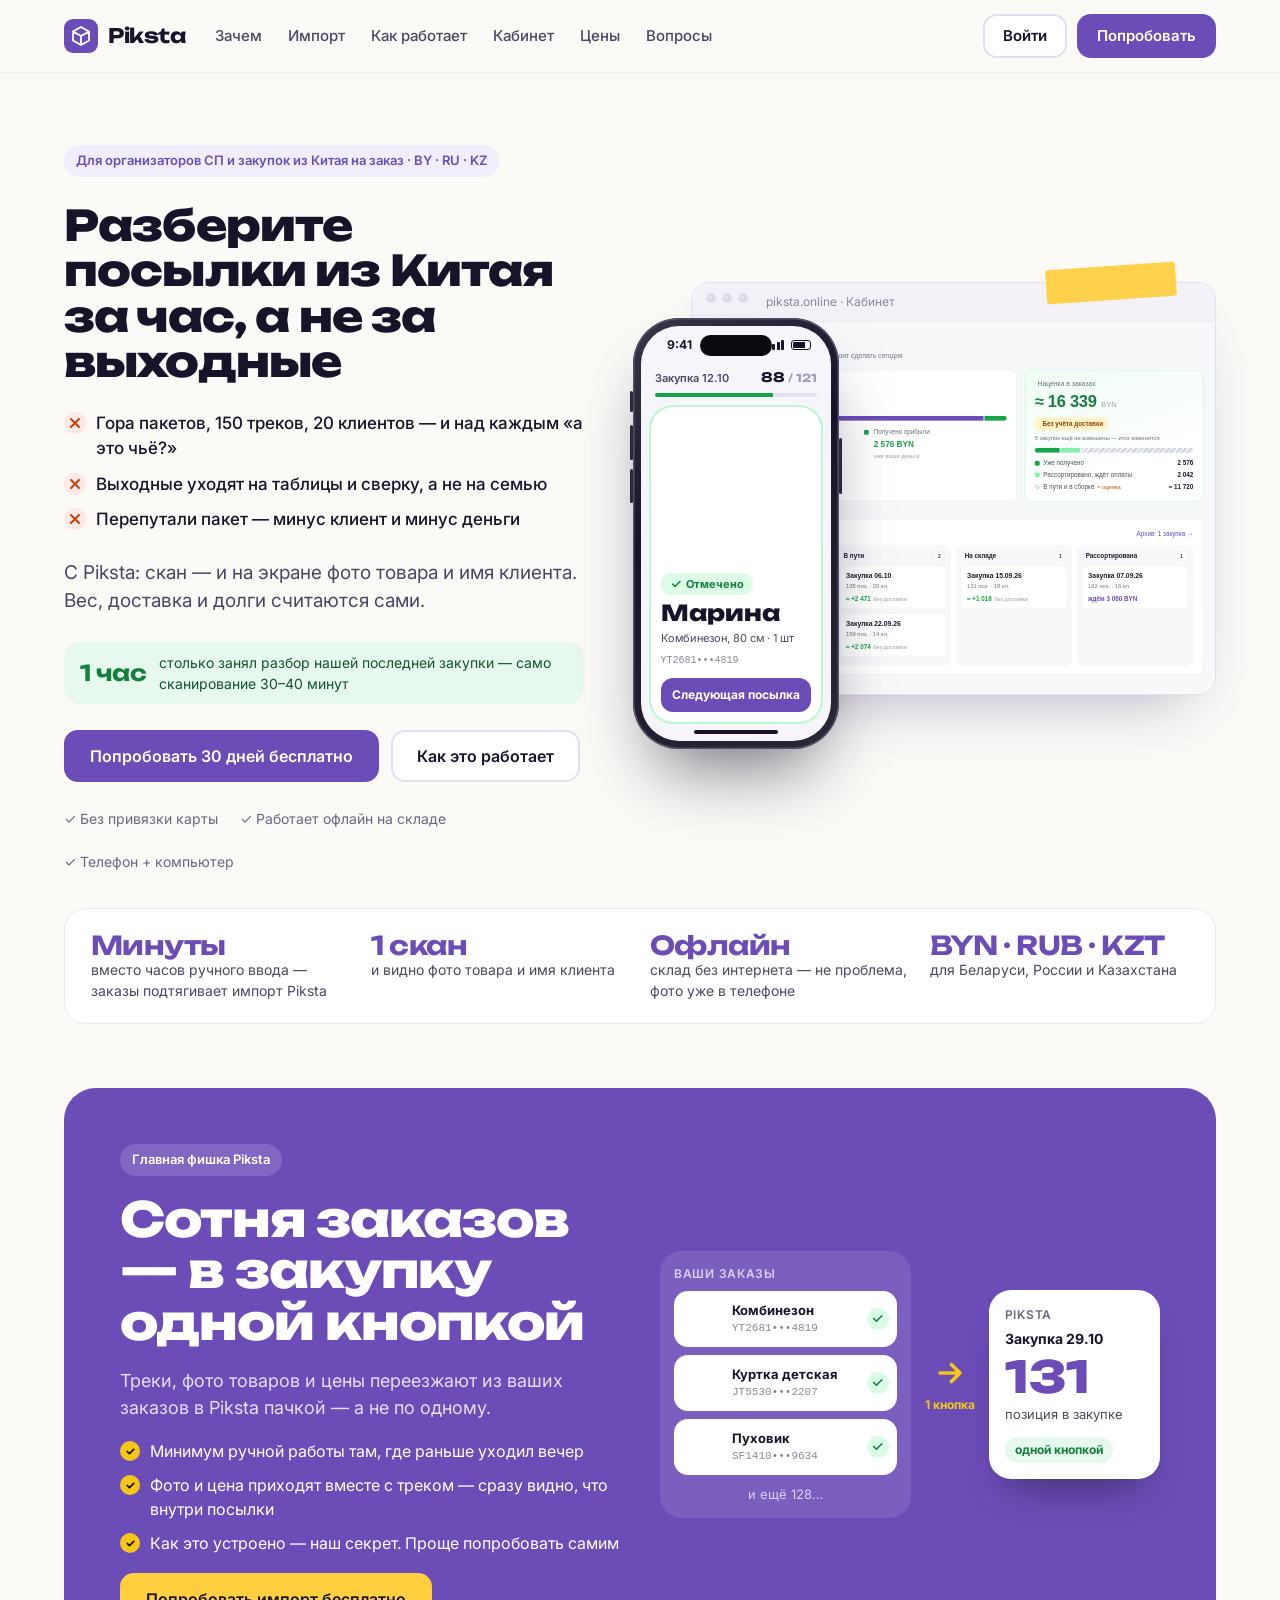
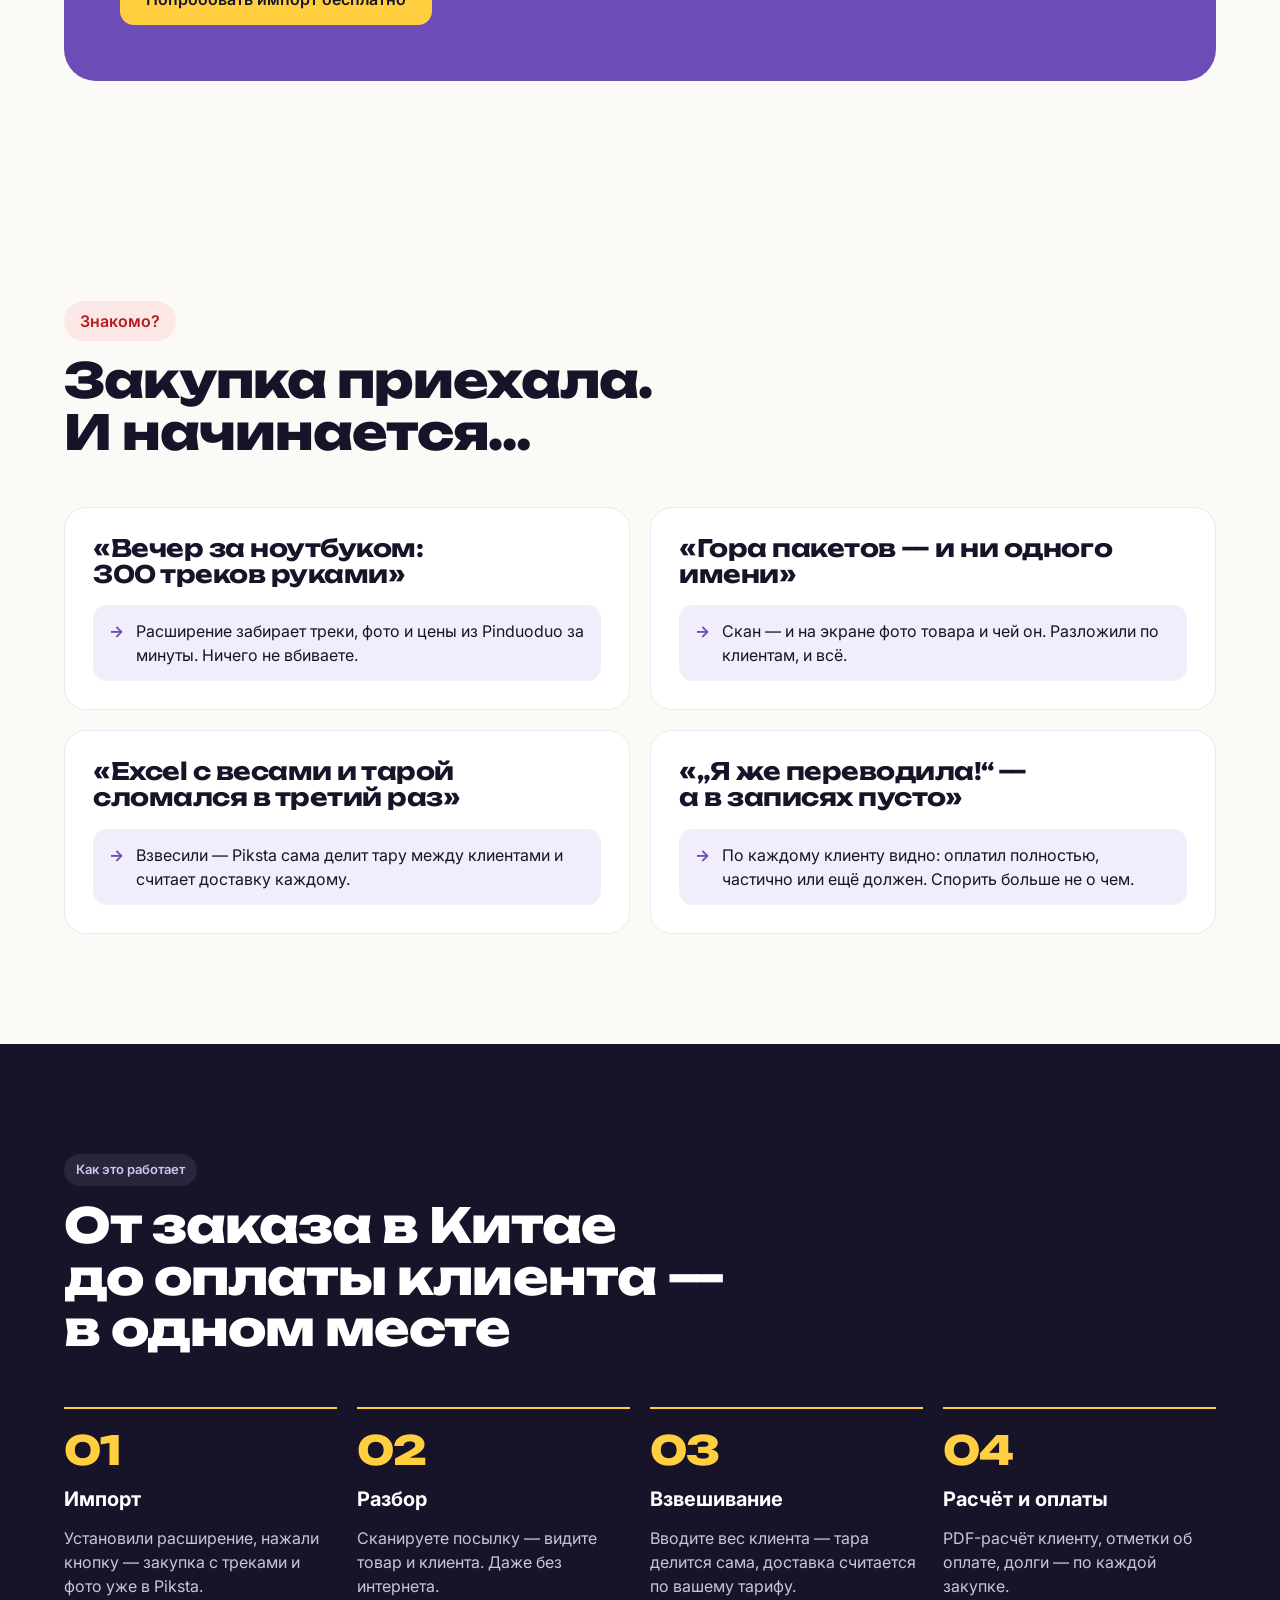
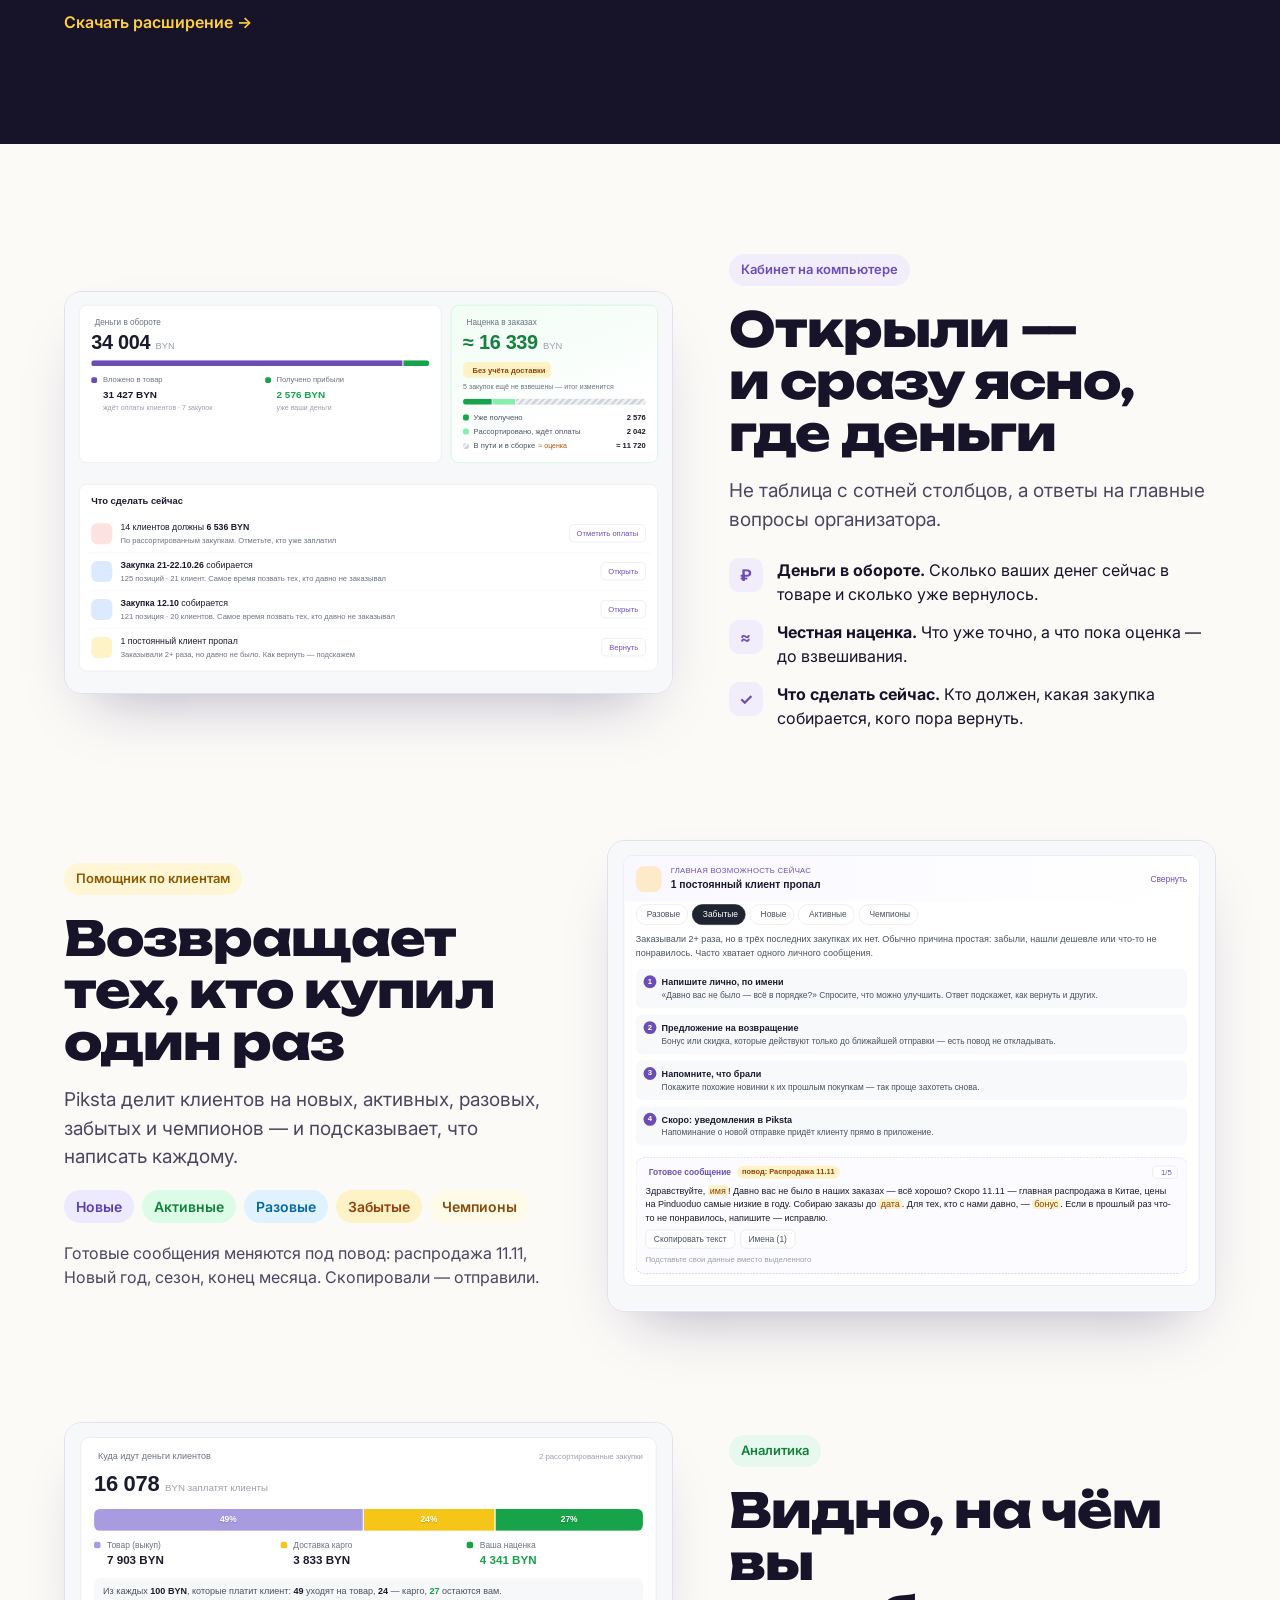
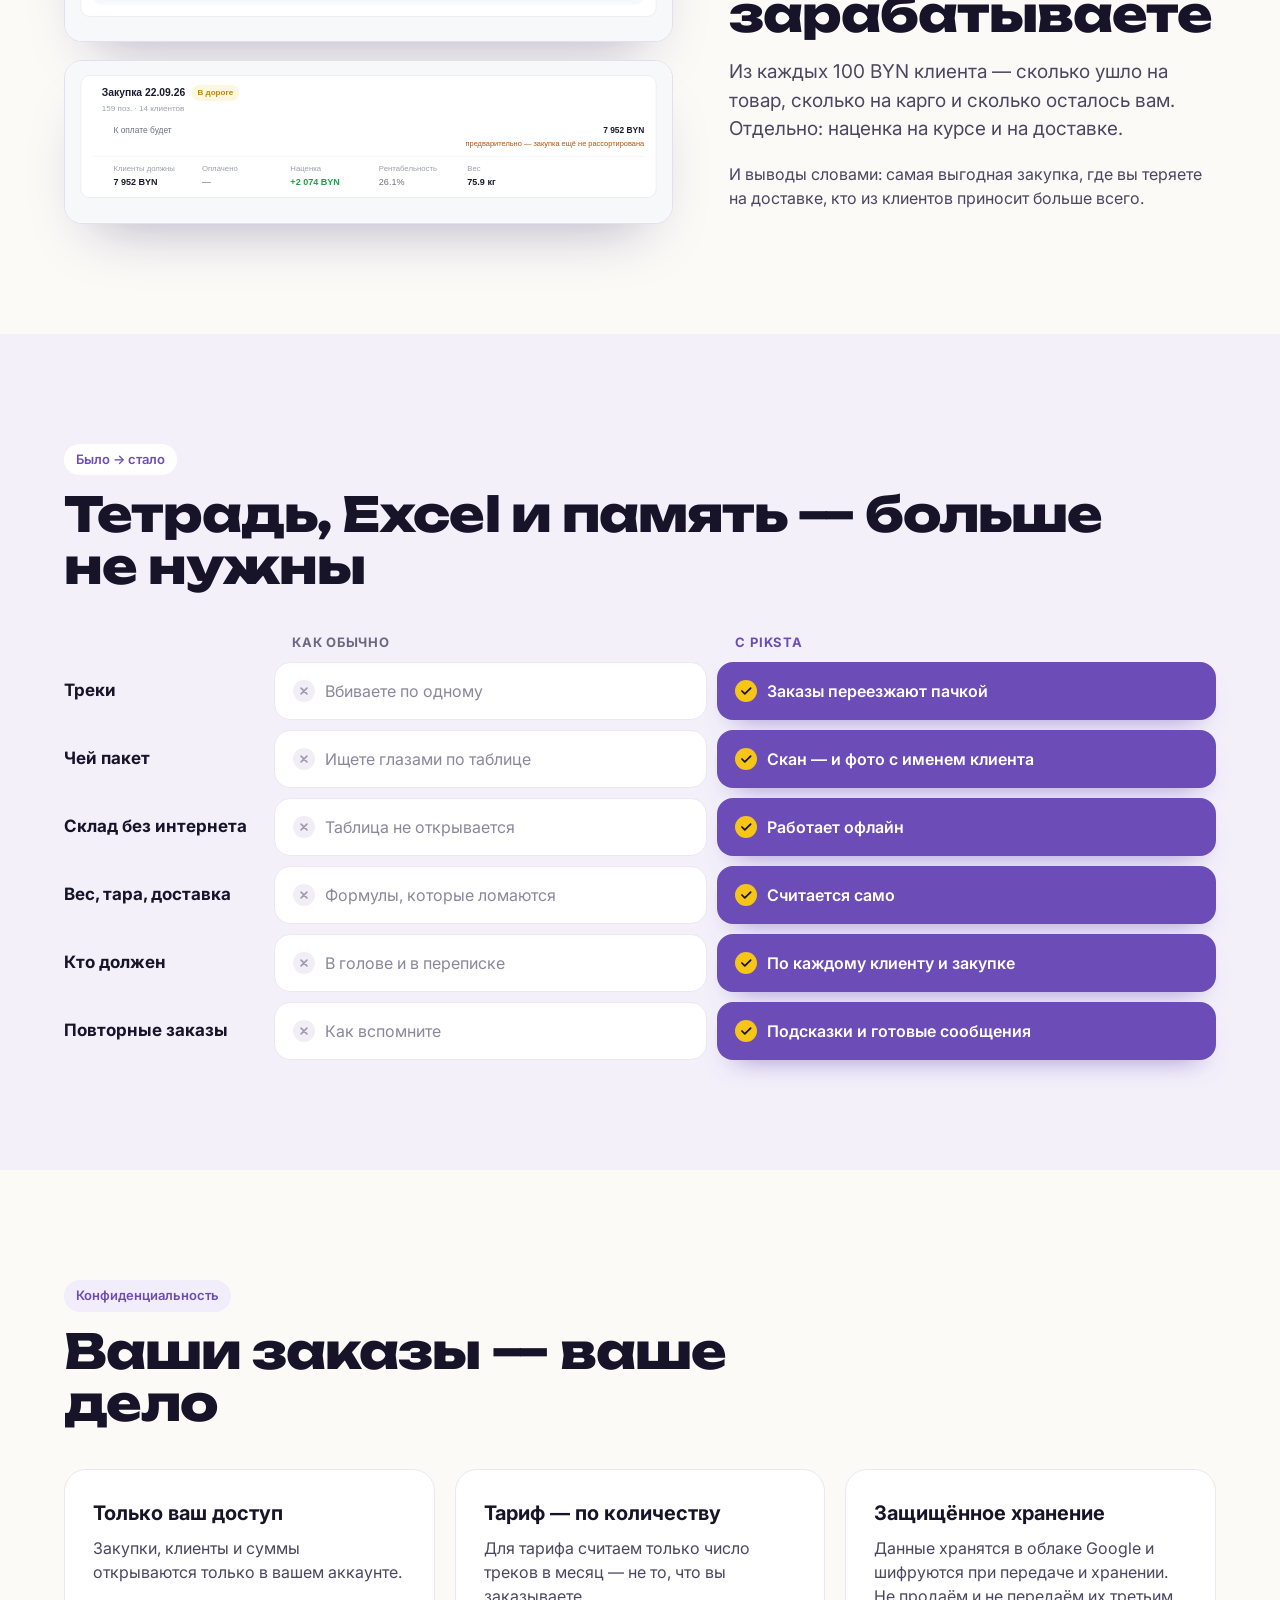
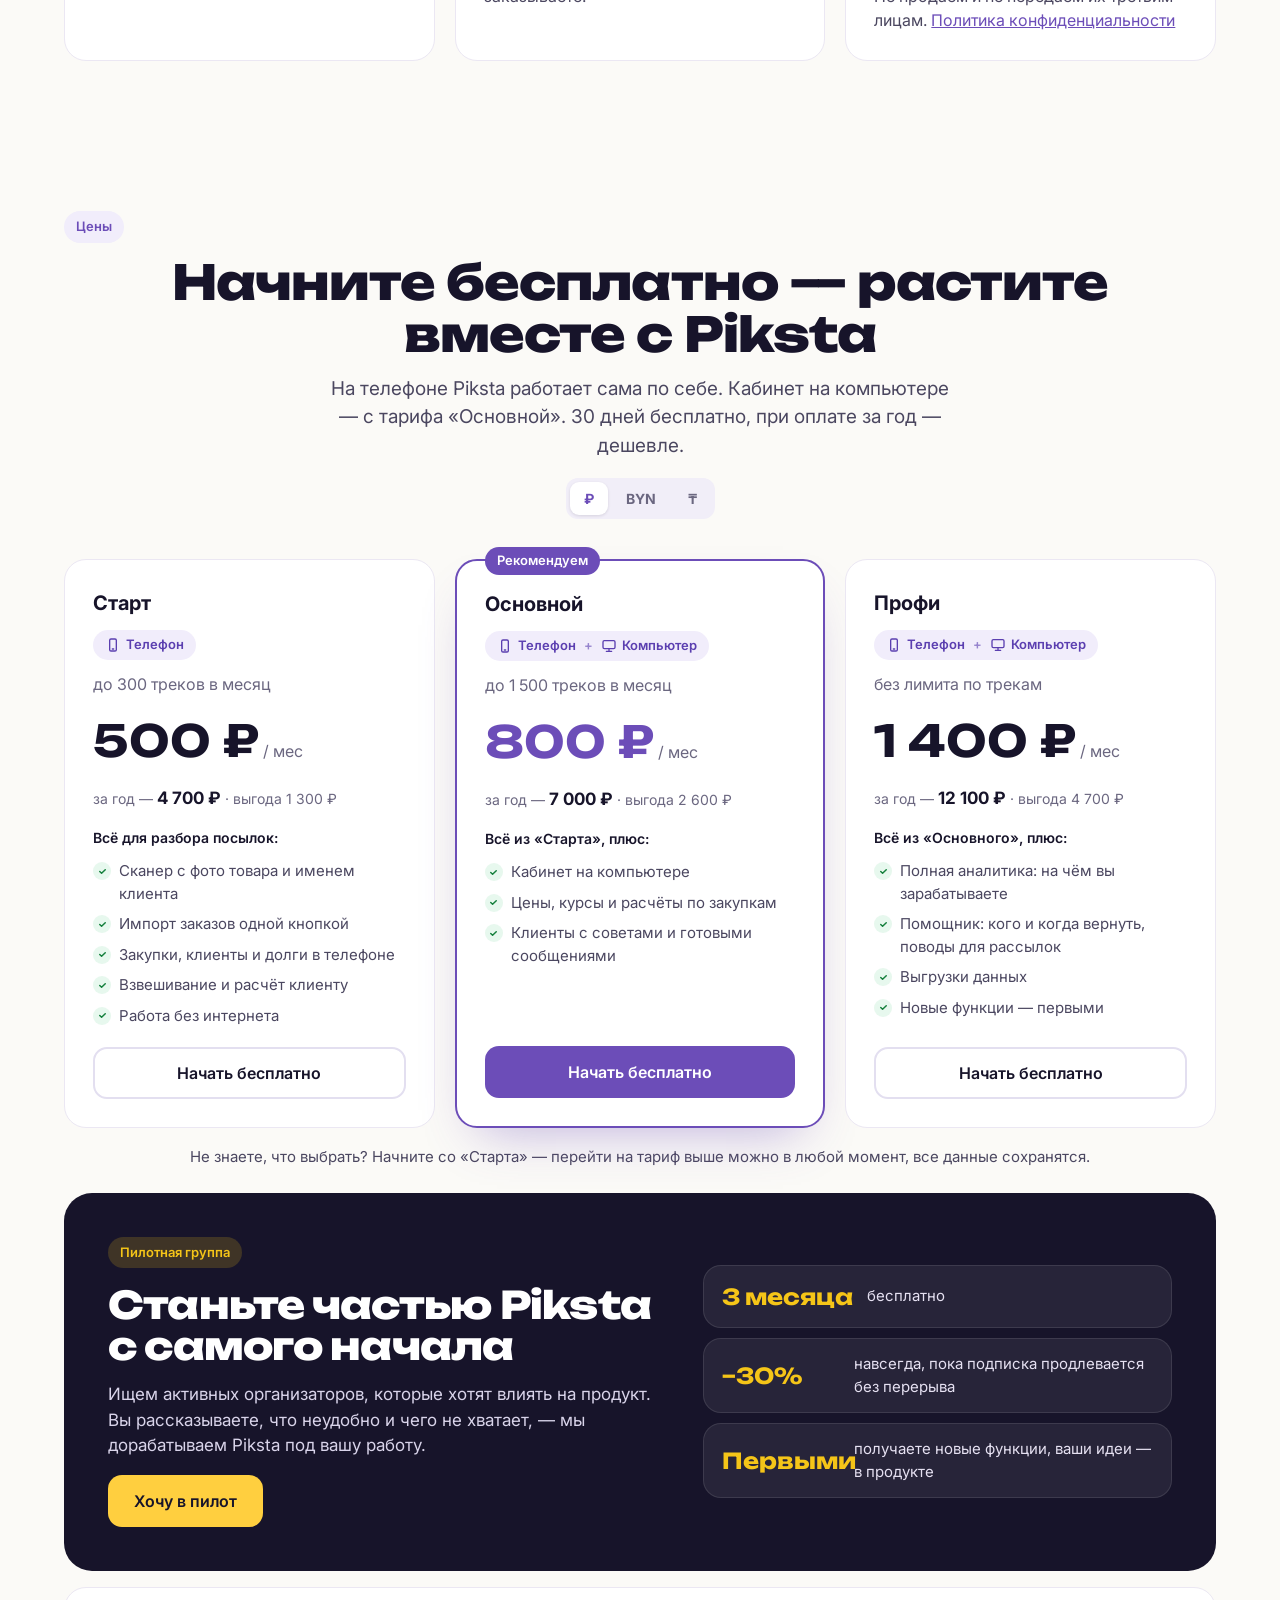
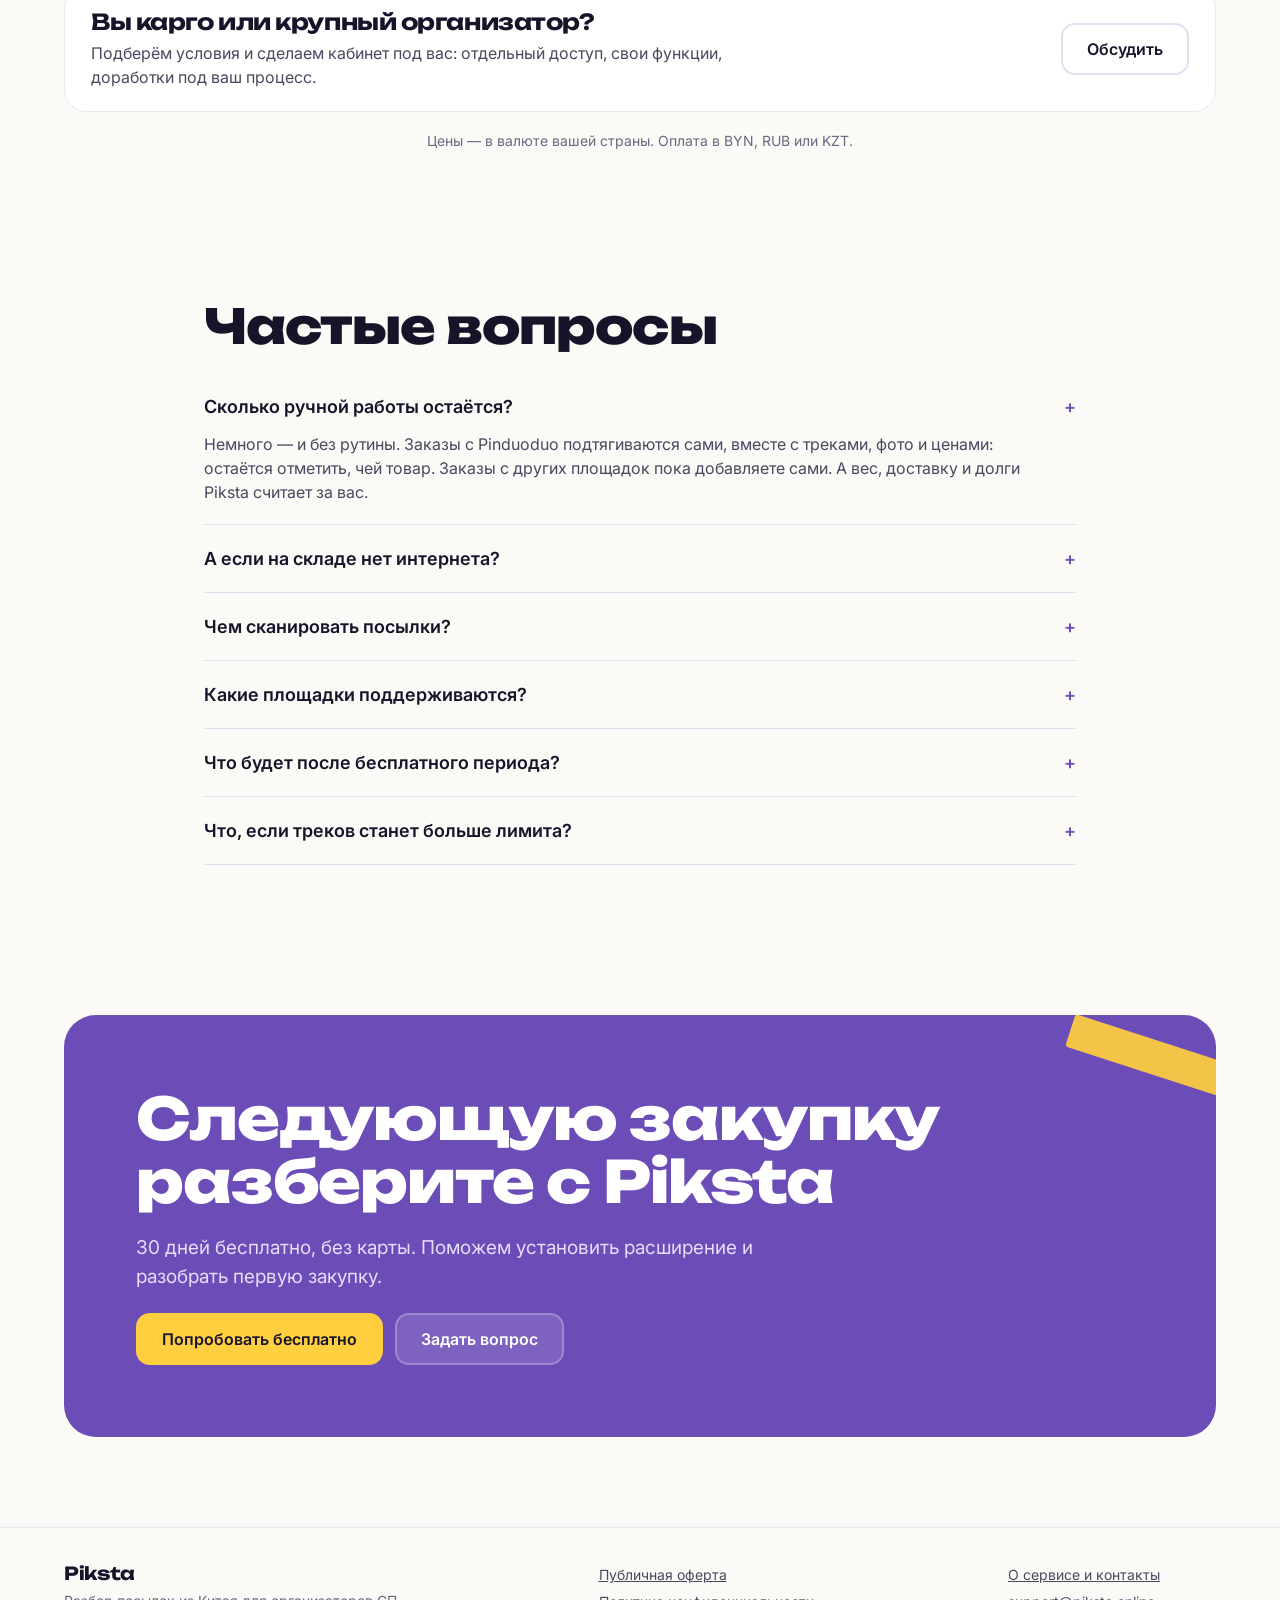
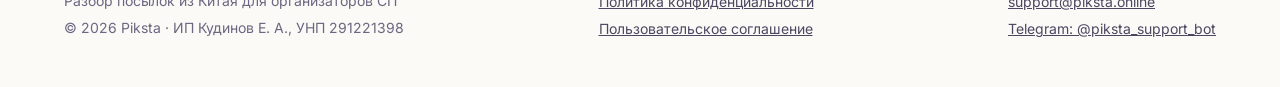
==== index.html @ 2d3aef4c "Лендинг: цены РФ и КЗ — BYN + 10% по курсу НБРБ" ====
<!DOCTYPE html>
<html lang="ru">
<head>
<meta charset="UTF-8">
<script>/* Главная piksta.online: вошедших, установленное приложение и старые ссылки /?login — сразу в приложение /app. На /welcome лендинг виден всегда */(function(){try{var p=location.pathname;if(p==='/'||p==='/index.html'){var sa=(window.matchMedia&&matchMedia('(display-mode: standalone)').matches)||navigator.standalone;if(localStorage.getItem('pk_in')==='1'||sa||/[?&]login\b/.test(location.search))location.replace('/app'+location.hash);}}catch(e){}})();</script>
<meta name="viewport" content="width=device-width, initial-scale=1">
<title>Piksta — разбор посылок из Китая для организаторов СП</title>
<meta name="description" content="Треки и фото сами приходят из Pinduoduo. Сканируете посылку — видите товар и клиента. Вес, доставка и долги считаются без Excel. 30 дней бесплатно.">
<meta name="theme-color" content="#6C4DB8">
<meta property="og:title" content="Piksta — разберите посылки из Китая за час">
<meta property="og:description" content="Импорт из Pinduoduo, сканер с фото товара, расчёт веса, доставки и долгов. Для организаторов СП и всех, кто выкупает товары из Китая для клиентов, — в Беларуси, России и Казахстане.">
<meta property="og:type" content="website">
<meta property="og:url" content="https://piksta.online/">
<link rel="icon" type="image/x-icon" href="/favicon.ico?v=5">
<link rel="apple-touch-icon" href="/icons/apple-touch-icon.png?v=5">
<link rel="preconnect" href="https://fonts.googleapis.com">
<link href="https://fonts.googleapis.com/css2?family=Unbounded:wght@500;700;800&family=Inter:wght@400;500;600;700&display=swap" rel="stylesheet">
<link rel="stylesheet" href="https://cdn.jsdelivr.net/npm/@tabler/icons-webfont@latest/tabler-icons.min.css">
<link rel="stylesheet" href="/css/cabinet.css">
<style>
body{margin:0;background:#fbfaf7}
a{color:#6C4DB8}a:hover{color:#4f3592}
.pk{font-family:Inter,system-ui,sans-serif;color:#17142a;background:#fbfaf7;line-height:1.5;overflow-x:hidden}
.pk *{box-sizing:border-box}
.wrap{max-width:1200px;margin:0 auto;padding:0 24px}
.disp{font-family:Unbounded,Inter,sans-serif;letter-spacing:-.02em;line-height:1.08;margin:0}
.kick{align-self:flex-start;display:inline-flex;align-items:center;gap:8px;font-size:13px;font-weight:600;color:#6C4DB8;background:#f1edfb;border-radius:999px;padding:6px 12px}
.btn{display:inline-flex;align-items:center;justify-content:center;gap:8px;min-height:52px;padding:0 24px;border-radius:14px;font-weight:600;font-size:16px;text-decoration:none;border:2px solid transparent}
.btn-p{background:#6C4DB8;color:#fff}.btn-p:hover{background:#5a3ea3;color:#fff}
.btn-s{background:#fff;color:#17142a;border-color:#e3dff0}.btn-s:hover{border-color:#6C4DB8;color:#17142a}
.btn-y{background:#ffcf3f;color:#17142a}.btn-y:hover{background:#ffc414;color:#17142a}
.sec{padding:110px 0}
.h2{font-size:clamp(30px,4vw,48px)}
.lead{font-size:clamp(16px,1.6vw,19px);color:#4b4760;max-width:640px}
.grid2{display:grid;grid-template-columns:repeat(2,minmax(0,1fr));gap:20px}
.grid3{display:grid;grid-template-columns:repeat(3,minmax(0,1fr));gap:20px}
.grid4{display:grid;grid-template-columns:repeat(4,minmax(0,1fr));gap:20px}
.card{background:#fff;border:1px solid #ebe7f3;border-radius:22px;padding:28px}
.shot{border-radius:18px;overflow:hidden;border:1px solid #e3dff0;box-shadow:0 30px 60px -30px rgba(40,20,90,.35);background:#fff}
.shot img{display:block;width:100%;height:auto}
.tape{position:absolute;height:34px;background:#ffcf3f;opacity:.92;transform:rotate(-4deg);border-radius:3px}
.hero-grid{display:grid;grid-template-columns:minmax(0,1fr) minmax(0,1.05fr);gap:48px;align-items:center}
.feat-row{display:grid;grid-template-columns:minmax(0,1.25fr) minmax(0,1fr);gap:56px;align-items:center}
.feat-row.rev{grid-template-columns:minmax(0,1fr) minmax(0,1.25fr)}
.cmp{width:100%;border-collapse:separate;border-spacing:0;font-size:16px}
.cmp th,.cmp td{padding:18px 20px;text-align:left;border-bottom:1px solid #ebe7f3}
.cmp th{font-size:13px;text-transform:uppercase;letter-spacing:.06em;color:#6b6780}
.price b{font-family:Unbounded,Inter,sans-serif}
details{border-bottom:1px solid #e3dff0;padding:20px 0}
summary{cursor:pointer;font-weight:600;font-size:18px;list-style:none;display:flex;justify-content:space-between;gap:16px}
summary::-webkit-details-marker{display:none}
details p{margin:12px 0 0;color:#4b4760;max-width:820px}
@media (max-width:960px){
  .hero-grid,.feat-row,.feat-row.rev{grid-template-columns:minmax(0,1fr)}
  .grid4{grid-template-columns:repeat(2,minmax(0,1fr))}
  .grid3{grid-template-columns:minmax(0,1fr)}
  .sec{padding:72px 0}
  .navlinks{display:none !important}
}
@media (max-width:600px){
  .grid2,.grid4{grid-template-columns:minmax(0,1fr)}
  .cmp th,.cmp td{padding:12px 10px;font-size:14px}
  .tape{display:none}

  #pkLogin{display:none}
}


/* Первый экран: боли и iPhone */
.hero-pains{list-style:none;margin:0;padding:0;display:flex;flex-direction:column;gap:10px}
.hero-pains li{display:flex;gap:10px;align-items:flex-start;font-size:clamp(15px,1.4vw,17px);color:#17142a;font-weight:500}
.hero-pains svg{flex:0 0 22px;width:22px;height:22px;padding:3px;box-sizing:border-box;border-radius:50%;background:#fde8e8;stroke:#c2410c;stroke-width:3;fill:none;stroke-linecap:round;margin-top:1px}
.hero-proof{align-self:flex-start;display:flex;gap:12px;align-items:center;background:#e7f8ee;border-radius:16px;padding:10px 16px;color:#14532d;font-size:14px;max-width:520px}
.hero-proof b{font-family:Unbounded,sans-serif;font-size:22px;white-space:nowrap;color:#15803d}
.hero-phone{position:absolute;left:-18px;bottom:6px;z-index:2;width:206px;aspect-ratio:71.5/149.6;box-sizing:border-box;padding:8px;border-radius:46px;background:linear-gradient(145deg,#3a3646,#17142a 40%,#2b2836);box-shadow:0 0 0 1.5px #55506a inset,0 40px 70px -24px rgba(23,20,42,.6)}
.ph-btn{position:absolute;width:3px;background:#2b2836;border-radius:2px}
.ph-act{left:-3px;top:17%;height:5%}.ph-v1{left:-3px;top:25%;height:8%}.ph-v2{left:-3px;top:35%;height:8%}.ph-pw{right:-3px;top:28%;height:13%}
.ph-screen{position:relative;height:100%;border-radius:38px;overflow:hidden;background:#f6f5fa;display:flex;flex-direction:column;font-family:Inter,sans-serif}
.ph-status{height:38px;flex:0 0 38px;display:flex;align-items:center;justify-content:space-between;padding:0 20px 0 26px;font-size:12px;color:#17142a}
.ph-island{position:absolute;left:50%;top:9px;width:72px;height:21px;margin-left:-36px;border-radius:12px;background:#0b0a10}
.ph-ic{display:flex;align-items:flex-end;gap:1.5px}.ph-ic i{width:3px;background:#17142a;border-radius:1px}
.ph-ic i:nth-child(1){height:4px}.ph-ic i:nth-child(2){height:6px}.ph-ic i:nth-child(3){height:8px}.ph-ic i:nth-child(4){height:10px}
.ph-ic em{width:20px;height:10px;margin-left:5px;border:1.5px solid #17142a;border-radius:3px;box-sizing:border-box;background:linear-gradient(90deg,#17142a 75%,transparent 75%) content-box;padding:1px}
.ph-top{display:flex;justify-content:space-between;align-items:baseline;padding:4px 14px 6px;font-size:11px;font-weight:600;color:#4b4760}
.ph-top b{font-family:Unbounded,sans-serif;font-size:13px;color:#17142a}.ph-top small{color:#a19cb5;font-size:11px}
.ph-prog{margin:0 14px;height:4px;border-radius:2px;background:#e4e0ef;overflow:hidden}.ph-prog span{display:block;height:100%;background:#16a34a}
.ph-card{margin:10px 10px 0;flex:1;background:#fff;border-radius:22px;padding:10px;display:flex;flex-direction:column;gap:6px;box-shadow:0 0 0 2px #bbf7d0}
.ph-card img{width:100%;aspect-ratio:1/1;object-fit:cover;border-radius:14px;background:#f1eef8;display:block}
.ph-ok{align-self:flex-start;display:inline-flex;align-items:center;gap:4px;height:22px;padding:0 9px;border-radius:999px;background:#dcfce7;color:#15803d;font-size:11px;font-weight:700}
.ph-ok svg{width:12px;height:12px;stroke:#15803d;stroke-width:3;fill:none;stroke-linecap:round;stroke-linejoin:round}
.ph-name{font-family:Unbounded,sans-serif;font-weight:800;font-size:22px;line-height:1.05;color:#17142a}
.ph-desc{font-size:11px;color:#4b4760}.ph-track{font-size:10px;color:#8b879c;font-family:ui-monospace,monospace}
.ph-next{margin-top:auto;height:34px;border-radius:12px;background:#6C4DB8;color:#fff;font-size:12px;font-weight:700;display:flex;align-items:center;justify-content:center}
.ph-home{display:block;width:84px;height:4px;border-radius:2px;background:#17142a;margin:8px auto 7px}
@media (max-width:600px){
  .hero-vis{padding-top:96px !important}
  .hero-phone{width:190px;left:-6px;border-radius:38px;padding:6px}
  .ph-screen{border-radius:32px}.ph-name{font-size:18px}.ph-status{height:30px;flex-basis:30px;padding:0 16px 0 20px;font-size:10px}.ph-island{top:7px;width:58px;margin-left:-29px;height:17px}
  .ph-top{font-size:9.5px;white-space:nowrap;padding:2px 12px 5px}.ph-top b{font-size:11px}.ph-top small{font-size:9.5px}.ph-prog{margin:0 12px}
  .ph-card{margin:8px 8px 0;padding:7px;gap:4px;border-radius:18px}.ph-card img{border-radius:11px}
  .ph-ok{height:19px;font-size:9.5px;padding:0 7px}.ph-desc{font-size:9.5px;white-space:nowrap;overflow:hidden;text-overflow:ellipsis}.ph-track{display:none}
  .ph-next{height:28px;font-size:10.5px;border-radius:10px}.ph-home{width:64px;margin:6px auto 5px}
}

/* Импорт */
.imp{background:#6C4DB8;border-radius:32px;padding:clamp(28px,5vw,56px);display:grid;grid-template-columns:minmax(0,1fr) minmax(0,1fr);gap:40px;align-items:center;position:relative;overflow:hidden}
.imp-txt{display:flex;flex-direction:column;gap:18px}
.imp-list{list-style:none;margin:0;padding:0;display:flex;flex-direction:column;gap:10px;color:#fff;font-size:16px}
.imp-list li{position:relative;padding-left:30px}
.imp-list li:before{content:"";position:absolute;left:0;top:2px;width:20px;height:20px;border-radius:50%;background:#f5c518 url("data:image/svg+xml,%3Csvg xmlns='http://www.w3.org/2000/svg' viewBox='0 0 24 24' fill='none' stroke='%2317142a' stroke-width='3.2' stroke-linecap='round' stroke-linejoin='round'%3E%3Cpath d='M6 12l4 4 8-8'/%3E%3C/svg%3E") center/13px no-repeat}
.imp-vis{display:flex;align-items:center;gap:14px;min-width:0}
.imp-col{flex:1.6;min-width:0;background:rgba(255,255,255,.1);border-radius:22px;padding:14px;display:flex;flex-direction:column;gap:8px}
.imp-cap{font-size:12px;font-weight:600;text-transform:uppercase;letter-spacing:.06em;color:#d9cff7}
.imp-row{display:flex;align-items:center;gap:10px;background:#fff;border-radius:14px;padding:8px;min-width:0}
.imp-row img{width:40px;height:40px;flex:0 0 40px;border-radius:10px;object-fit:cover;background:#f1eef8}
.imp-row div{display:flex;flex-direction:column;min-width:0;flex:1}
.imp-row b{font-size:13px;color:#17142a;white-space:nowrap;overflow:hidden;text-overflow:ellipsis}
.imp-row span{font-size:11px;color:#8b879c;font-family:ui-monospace,monospace}
.imp-ok{flex:0 0 22px;height:22px;border-radius:50%;background:#dcfce7;display:flex;align-items:center;justify-content:center}
.imp-ok svg{width:13px;height:13px;stroke:#15803d;stroke-width:3;fill:none;stroke-linecap:round;stroke-linejoin:round}
.imp-more{font-size:13px;color:#d9cff7;text-align:center;padding-top:2px}
.imp-arrow{display:flex;flex-direction:column;align-items:center;gap:6px;color:#f5c518;font-size:12px;font-weight:700;flex:0 0 auto}
.imp-arrow svg{width:34px;height:34px;stroke:#f5c518;stroke-width:2.6;fill:none;stroke-linecap:round;stroke-linejoin:round}
.imp-ship{flex:1;min-width:0;background:#fff;border-radius:22px;padding:16px;display:flex;flex-direction:column;gap:4px;color:#17142a;box-shadow:0 24px 40px -20px rgba(0,0,0,.45)}
.imp-ship b{font-size:14px}.imp-ship span{font-size:13px;color:#4b4760}
.imp-big{font-family:Unbounded,sans-serif;font-weight:800;font-size:44px;line-height:1.1;color:#6C4DB8}
.imp-zero{margin-top:8px;align-self:flex-start;background:#e7f8ee;color:#15803d;font-size:12px;font-weight:700;border-radius:999px;padding:4px 10px}
@media (max-width:900px){.imp{grid-template-columns:minmax(0,1fr)}}
@media (max-width:600px){.imp-vis{flex-direction:column;align-items:stretch}.imp-arrow{flex-direction:row;justify-content:center}.imp-arrow svg{transform:rotate(90deg)}}

/* Было → стало */
.cmp2{display:flex;flex-direction:column;gap:10px}
.cmp2-h,.cmp2-r{display:grid;grid-template-columns:200px minmax(0,1fr) minmax(0,1.15fr);gap:10px;align-items:stretch}
.cmp2-h span{font-size:13px;font-weight:700;text-transform:uppercase;letter-spacing:.06em;color:#6b6780;padding:0 18px}
.cmp2-h .p{color:#6C4DB8}
.cmp2-r b{display:flex;align-items:center;font-size:17px}
.cmp2-r .o,.cmp2-r .n{display:flex;align-items:center;gap:10px;border-radius:16px;padding:16px 18px;font-size:16px}
.cmp2-r .o{background:#fff;color:#8b879c;border:1px solid #ebe7f3}
.cmp2-r .n{background:#6C4DB8;color:#fff;font-weight:600;box-shadow:0 14px 28px -18px rgba(108,77,184,.8)}
.cmp2-r svg{flex:0 0 22px;width:22px;height:22px;padding:4px;box-sizing:border-box;border-radius:50%;fill:none;stroke-width:3;stroke-linecap:round;stroke-linejoin:round}
.cmp2-r .o svg{background:#f1eef6;stroke:#a19cb5}
.cmp2-r .n svg{background:#f5c518;stroke:#17142a}
@media (max-width:760px){
  .cmp2-h{display:none}
  .cmp2-r{grid-template-columns:minmax(0,1fr) minmax(0,1fr);gap:8px;margin-bottom:6px}
  .cmp2-r b{grid-column:1/-1;font-size:15px}
  .cmp2-r .o,.cmp2-r .n{font-size:14px;padding:12px}
}

/* Пилот и карго */
.pilot{margin-top:24px;background:#17142a;border-radius:28px;padding:clamp(26px,4vw,44px);display:grid;grid-template-columns:minmax(0,1.2fr) minmax(0,1fr);gap:32px;align-items:center}
.pilot-txt{display:flex;flex-direction:column;gap:16px}
.pilot-perks{display:flex;flex-direction:column;gap:10px}
.pilot-perks div{background:rgba(255,255,255,.07);border:1px solid rgba(255,255,255,.1);border-radius:18px;padding:14px 18px;display:flex;gap:14px;align-items:center}
.pilot-perks b{font-family:Unbounded,sans-serif;font-size:22px;color:#f5c518;white-space:nowrap;min-width:118px}
.pilot-perks span{color:#e6e1f2;font-size:15px}
.cargo{margin-top:16px;background:#fff;border:1px solid #ebe7f3;border-radius:22px;padding:22px 26px;display:flex;gap:16px;flex-wrap:wrap;justify-content:space-between;align-items:center}
@media (max-width:900px){.pilot{grid-template-columns:minmax(0,1fr)}}
@media (max-width:600px){.pilot-perks div{flex-direction:column;align-items:flex-start;gap:4px}.pilot-perks b{min-width:0}}

/* Тарифы: где работает и что входит */
.price{display:flex;flex-direction:column;gap:12px;position:relative}
.price-rec{border:2px solid #6C4DB8;box-shadow:0 24px 50px -24px rgba(108,77,184,.45)}
.price .rec{position:absolute;top:-14px;left:28px;background:#6C4DB8;color:#fff;font-size:13px;font-weight:600;border-radius:999px;padding:4px 12px}
.pr-name{font-size:20px;font-weight:700}
.pr-where{align-self:flex-start;display:inline-flex;align-items:center;gap:5px;background:#f1edfb;color:#5b3fb0;border-radius:999px;padding:5px 12px;font-size:13px;font-weight:600}
.pr-where svg{width:16px;height:16px;fill:none;stroke:#5b3fb0;stroke-width:2;stroke-linecap:round;stroke-linejoin:round}
.pr-plus{margin:0 3px;opacity:.6}
.pr-lead{font-size:14px;font-weight:600;color:#17142a;margin-top:4px}
.pr-list{list-style:none;margin:0 0 8px;padding:0;display:flex;flex-direction:column;gap:8px;font-size:15px;color:#4b4760}
.pr-list li{position:relative;padding-left:26px}
.pr-list li:before{content:"";position:absolute;left:0;top:2px;width:18px;height:18px;border-radius:50%;background:#e7f8ee url("data:image/svg+xml,%3Csvg xmlns='http://www.w3.org/2000/svg' viewBox='0 0 24 24' fill='none' stroke='%2315803d' stroke-width='3.2' stroke-linecap='round' stroke-linejoin='round'%3E%3Cpath d='M6 12l4 4 8-8'/%3E%3C/svg%3E") center/11px no-repeat}
.pr-hint{text-align:center;color:#4b4760;font-size:15px;margin:18px 0 0}
/* Живые блоки Кабинета (настоящий cabinet.css, вымышленные данные) */
.pk-scale{position:relative;overflow:hidden}
.pk-scale-in{transform-origin:0 0}
.pk-cabin{position:static !important;inset:auto !important;display:block !important;z-index:auto !important;background:#f7f8fa;pointer-events:none}
.pk-cabin .cab-main{padding:22px 24px;overflow:visible}
.pk-cabin .cab-card,.pk-cabin .cab-cc{margin-bottom:16px}
.shot .pk-cabin{border-radius:0}
.cur-sw{display:inline-flex;gap:4px;background:#f1eef8;border-radius:12px;padding:4px;margin-top:4px}
.cur-sw button{font:inherit;font-size:14px;font-weight:700;border:0;background:transparent;color:#6b6780;border-radius:9px;padding:6px 14px;cursor:pointer}
.cur-sw button[aria-pressed="true"]{background:#fff;color:#6C4DB8;box-shadow:0 1px 3px rgba(23,20,42,.12)}
</style>
</head>
<body>
<div class="pk">

<!-- ШАПКА -->
<header style="position: sticky; top: 0; z-index: 20; background: rgba(251,250,247,0.92); backdrop-filter: blur(10px); border-bottom: 1px solid #efebf5">
  <div class="wrap" style="display: flex; align-items: center; gap: 28px; min-height: 72px; flex-wrap: wrap">
    <a href="#top" style="display: flex; align-items: center; gap: 10px; text-decoration: none; color: #17142a">
      <svg width="34" height="34" viewBox="0 0 34 34" aria-hidden="true"><rect width="34" height="34" rx="9" fill="#6C4DB8"></rect><path d="M17 8l8 4.5v9L17 26l-8-4.5v-9L17 8z M9 12.5l8 4.5 8-4.5 M17 17v9" fill="none" stroke="#fff" stroke-width="1.8" stroke-linejoin="round"></path></svg>
      <span class="disp" style="font-size: 20px; font-weight: 700">Piksta</span>
    </a>
    <nav class="navlinks" style="display: flex; gap: 26px; font-size: 15px; font-weight: 500">
      <a href="#pain" style="color: #4b4760; text-decoration: none">Зачем</a>
      <a href="#import" style="color: #4b4760; text-decoration: none">Импорт</a>
      <a href="#how" style="color: #4b4760; text-decoration: none">Как работает</a>
      <a href="#cabinet" style="color: #4b4760; text-decoration: none">Кабинет</a>
      <a href="#price" style="color: #4b4760; text-decoration: none">Цены</a>
      <a href="#faq" style="color: #4b4760; text-decoration: none">Вопросы</a>
    </nav>
    <div style="margin-left: auto; display: flex; gap: 10px; align-items: center">
      <a href="/app" id="pkLogin" class="btn btn-s" style="min-height: 44px; padding: 0 18px; font-size: 15px">Войти</a>
      <a href="/app" id="pkTry" class="btn btn-p" style="min-height: 44px; padding: 0 18px; font-size: 15px">Попробовать</a>
    </div>
  </div>
</header>

<!-- ПЕРВЫЙ ЭКРАН -->
<section id="top" style="padding: 72px 0 40px">
  <div class="wrap hero-grid">
    <div style="display: flex; flex-direction: column; gap: 26px">
      <span class="kick">Для организаторов СП и закупок из Китая на заказ · BY · RU · KZ</span>
      <h1 class="disp" style="font-size: clamp(32px, 3.3vw, 48px); font-weight: 800">Разберите посылки из&nbsp;Китая за&nbsp;час, а&nbsp;не за выходные</h1>
      <ul class="hero-pains">
        <li><svg viewBox="0 0 24 24" aria-hidden="true"><path d="M6 6l12 12M18 6L6 18"></path></svg><span>Гора пакетов, 150 треков, 20 клиентов — и над каждым «а это чьё?»</span></li>
        <li><svg viewBox="0 0 24 24" aria-hidden="true"><path d="M6 6l12 12M18 6L6 18"></path></svg><span>Выходные уходят на таблицы и сверку, а не на семью</span></li>
        <li><svg viewBox="0 0 24 24" aria-hidden="true"><path d="M6 6l12 12M18 6L6 18"></path></svg><span>Перепутали пакет — минус клиент и минус деньги</span></li>
      </ul>
      <p class="lead" style="margin: 0">С Piksta: скан — и на экране фото товара и имя клиента. Вес, доставка и долги считаются сами.</p>
      <div class="hero-proof"><b>1 час</b><span>столько занял разбор нашей последней закупки — само сканирование 30–40 минут</span></div>
      <div style="display: flex; gap: 12px; flex-wrap: wrap">
        <a href="/app" class="btn btn-p">Попробовать 30 дней бесплатно</a>
        <a href="#how" class="btn btn-s">Как это работает</a>
      </div>
      <div style="display: flex; gap: 22px; flex-wrap: wrap; font-size: 14px; color: #6b6780">
        <span>✓ Без привязки карты</span><span>✓ Работает офлайн на складе</span><span>✓ Телефон + компьютер</span>
      </div>
    </div>
    <div class="hero-vis" style="position: relative; padding: 20px 0 60px 40px">
      <div class="tape" style="width: 130px; top: 4px; right: 40px; z-index: 3"></div>
      <div class="shot" style="position: relative; z-index: 1">
        <div style="display: flex; gap: 6px; padding: 10px 14px; background: #f4f2f8; border-bottom: 1px solid #ebe7f3"><span style="width: 10px; height: 10px; border-radius: 50%; background: #e1dcea"></span><span style="width: 10px; height: 10px; border-radius: 50%; background: #e1dcea"></span><span style="width: 10px; height: 10px; border-radius: 50%; background: #e1dcea"></span><span style="margin-left: 12px; font-size: 12px; color: #8b879c">piksta.online · Кабинет</span></div>
        <div class="pk-scale" data-w="1080"><div class="pk-scale-in" style="width:1080px"><div class="cabinet-screen show pk-cabin"><div class="cab-main"><div class="cab-hello">
<div class="cab-main-title" style="margin-bottom:2px">Добрый вечер, Анна</div>
<div class="cab-hello-sub">Вот как идут дела: деньги, закупки и что стоит сделать сегодня</div>
</div><div class="cab-ov-top">
<div class="cab-card cab-money">
<div class="cab-card-l"><i class="ti ti-coins"></i> Деньги в обороте<button class="cab-help"><i class="ti ti-help-circle"></i></button></div>
<div class="cab-money-v">34&nbsp;004 <small>BYN</small></div>
<div class="cab-money-bar"><span style="width:92.42301662909156%;background:#6C4DB8"></span><span style="width:7.576983370908437%;background:#16a34a"></span></div>
<div class="cab-money-leg">
<div><i style="background:#6C4DB8"></i><span>Вложено в товар</span><b>31&nbsp;427 BYN</b><em>ждёт оплаты клиентов · 7 закупок</em></div>
<div><i style="background:#16a34a"></i><span>Получено прибыли</span><b style="color:#16a34a">2&nbsp;576 BYN</b><em>уже ваши деньги</em></div>
</div>
</div>
<div class="cab-card cab-wait">
<div class="cab-card-l"><i class="ti ti-receipt-2"></i> Наценка в заказах<button class="cab-help"><i class="ti ti-help-circle"></i></button></div>
<div class="cab-wait-v">≈ 16&nbsp;339 <small>BYN</small></div>
<div class="cab-wait-warn"><i class="ti ti-scale"></i> Без учёта доставки</div><div class="cab-wait-s">5 закупок ещё не взвешены — итог изменится</div>
<div class="cab-wait-bar"><span style="flex:2576.469999999999;background:#16a34a" class=""></span><span style="flex:2042.4179999999997;background:#86efac" class=""></span><span style="flex:11720.196999999993;" class="est"></span></div>
<div class="cab-wait-rows">
<div><i style="background:#16a34a"></i><span>Уже получено</span><b>2&nbsp;576</b></div>
<div><i style="background:#86efac"></i><span>Рассортировано, ждёт оплаты</span><b>2&nbsp;042</b></div>
<div><i class="est"></i><span>В пути и в сборке <em>≈ оценка</em></span><b>≈ 11&nbsp;720</b></div>
</div>
</div>
</div><div class="cab-card">
<div class="cab-card-h">Где сейчас товар<button class="cab-help"><i class="ti ti-help-circle"></i></button><a href="#" class="cab-card-link">Архив: 1 закупка →</a></div>
<div class="cab-flow"><div class="cab-flow-col">
<div class="cab-flow-head" style="--c:#4a90d9"><i class="ti ti-shopping-cart"></i>Собирается<span>2</span><i class="ti ti-chevron-right cab-flow-arrow"></i></div>
<div class="cab-flow-list"><div class="cab-flow-card">
<div class="cab-flow-name">Закупка 21-22.10.26</div>
<div class="cab-flow-meta">125 поз. · 21 кл.</div>
<div class="cab-flow-bot"><span class="cab-flow-profit">≈ +2&nbsp;134 <em>без доставки</em></span></div>
</div><div class="cab-flow-card">
<div class="cab-flow-name">Закупка 12.10</div>
<div class="cab-flow-meta">121 поз. · 20 кл.</div>
<div class="cab-flow-bot"><span class="cab-flow-profit">≈ +1&nbsp;970 <em>без доставки</em></span></div>
</div></div>
</div><div class="cab-flow-col">
<div class="cab-flow-head" style="--c:#d4a106"><i class="ti ti-truck"></i>В пути<span>2</span><i class="ti ti-chevron-right cab-flow-arrow"></i></div>
<div class="cab-flow-list"><div class="cab-flow-card">
<div class="cab-flow-name">Закупка 06.10</div>
<div class="cab-flow-meta">135 поз. · 20 кл.</div>
<div class="cab-flow-bot"><span class="cab-flow-profit">≈ +2&nbsp;471 <em>без доставки</em></span></div>
</div><div class="cab-flow-card">
<div class="cab-flow-name">Закупка 22.09.26</div>
<div class="cab-flow-meta">159 поз. · 14 кл.</div>
<div class="cab-flow-bot"><span class="cab-flow-profit">≈ +2&nbsp;074 <em>без доставки</em></span></div>
</div></div>
</div><div class="cab-flow-col">
<div class="cab-flow-head" style="--c:#3cb371"><i class="ti ti-building-warehouse"></i>На складе<span>1</span><i class="ti ti-chevron-right cab-flow-arrow"></i></div>
<div class="cab-flow-list"><div class="cab-flow-card">
<div class="cab-flow-name">Закупка 15.09.26</div>
<div class="cab-flow-meta">131 поз. · 18 кл.</div>
<div class="cab-flow-bot"><span class="cab-flow-profit">≈ +1&nbsp;018 <em>без доставки</em></span></div>
</div></div>
</div><div class="cab-flow-col">
<div class="cab-flow-head" style="--c:#8b7fd4"><i class="ti ti-checks"></i>Рассортирована<span>1</span></div>
<div class="cab-flow-list"><div class="cab-flow-card">
<div class="cab-flow-name">Закупка 07.09.26</div>
<div class="cab-flow-meta">162 поз. · 16 кл.</div>
<div class="cab-flow-bot"><span class="cab-flow-due">ждём 3&nbsp;060 BYN</span></div>
</div></div>
</div></div>
</div></div></div></div></div>
      </div>
      <!-- Телефон: iPhone, экран результата скана -->
      <div class="hero-phone" aria-label="Piksta на телефоне: посылка отмечена, клиент Марина">
        <span class="ph-btn ph-act"></span><span class="ph-btn ph-v1"></span><span class="ph-btn ph-v2"></span><span class="ph-btn ph-pw"></span>
        <div class="ph-screen">
          <div class="ph-status"><b>9:41</b><span class="ph-island"></span><span class="ph-ic"><i></i><i></i><i></i><i></i><em></em></span></div>
          <div class="ph-top"><span>Закупка 12.10</span><b>88 <small>/ 121</small></b></div>
          <div class="ph-prog"><span style="width:73%"></span></div>
          <div class="ph-card">
            <img src="https://img.pddpic.com/mms-material-img/2024-03-05/0cec20c7-958b-41dc-a6b8-33ee1d22e26b.jpeg" alt="Детский комбинезон" referrerpolicy="no-referrer" onerror="this.style.visibility='hidden'">
            <div class="ph-ok"><svg viewBox="0 0 24 24" aria-hidden="true"><path d="M5 12l5 5L20 7"></path></svg>Отмечено</div>
            <div class="ph-name">Марина</div>
            <div class="ph-desc">Комбинезон, 80 см · 1 шт</div>
            <div class="ph-track">YT2681•••4819</div>
            <div class="ph-next">Следующая посылка</div>
          </div>
          <span class="ph-home"></span>
        </div>
      </div>
    </div>
  </div>
  <div class="wrap" style="margin-top: 36px">
    <div class="grid4" style="background: #fff; border: 1px solid #ebe7f3; border-radius: 22px; padding: 22px 26px">
      <div><div class="disp" style="font-size: 26px; font-weight: 700; color: #6C4DB8">Минуты</div><div style="font-size: 14px; color: #4b4760">вместо часов ручного ввода — заказы подтягивает импорт Piksta</div></div>
      <div><div class="disp" style="font-size: 26px; font-weight: 700; color: #6C4DB8">1 скан</div><div style="font-size: 14px; color: #4b4760">и видно фото товара и имя клиента</div></div>
      <div><div class="disp" style="font-size: 26px; font-weight: 700; color: #6C4DB8">Офлайн</div><div style="font-size: 14px; color: #4b4760">склад без интернета — не проблема, фото уже в телефоне</div></div>
      <div><div class="disp" style="font-size: 26px; font-weight: 700; color: #6C4DB8">BYN · RUB · KZT</div><div style="font-size: 14px; color: #4b4760">для Беларуси, России и Казахстана</div></div>
    </div>
  </div>
</section>

<!-- ИМПОРТ — главная фишка (без раскрытия, как устроено) -->
<section id="import" class="sec" style="padding-top: 24px">
  <div class="wrap">
    <div class="imp">
      <div class="imp-txt">
        <span class="kick" style="background: rgba(255,255,255,.14); color: #fff">Главная фишка Piksta</span>
        <h2 class="disp h2" style="font-weight: 800; color: #fff">Сотня заказов — в&nbsp;закупку одной кнопкой</h2>
        <p style="margin: 0; font-size: 18px; color: #e6defb; max-width: 520px">Треки, фото товаров и цены переезжают из ваших заказов в Piksta пачкой — а не по одному.</p>
        <ul class="imp-list">
          <li>Минимум ручной работы там, где раньше уходил вечер</li>
          <li>Фото и цена приходят вместе с треком — сразу видно, что внутри посылки</li>
          <li>Как это устроено — наш секрет. Проще попробовать самим</li>
        </ul>
        <a href="/app" class="btn btn-y" style="align-self: flex-start">Попробовать импорт бесплатно</a>
      </div>
      <div class="imp-vis" aria-hidden="true">
        <div class="imp-col">
          <div class="imp-cap">Ваши заказы</div>
<div class="imp-row"><img src="https://img.pddpic.com/mms-material-img/2024-03-05/0cec20c7-958b-41dc-a6b8-33ee1d22e26b.jpeg" alt="" referrerpolicy="no-referrer" onerror="this.style.visibility='hidden'"><div><b>Комбинезон</b><span>YT2681•••4819</span></div><i class="imp-ok"><svg viewBox="0 0 24 24" aria-hidden="true"><path d="M5 12l5 5L20 7"></path></svg></i></div>
<div class="imp-row"><img src="https://img.pddpic.com/mms-goods-image/2025-09-27/924d07f1-8a53-4e52-a992-9638c16c41e3.jpeg.a.jpeg" alt="" referrerpolicy="no-referrer" onerror="this.style.visibility='hidden'"><div><b>Куртка детская</b><span>JT5530•••2207</span></div><i class="imp-ok"><svg viewBox="0 0 24 24" aria-hidden="true"><path d="M5 12l5 5L20 7"></path></svg></i></div>
<div class="imp-row"><img src="https://img.pddpic.com/open-gw/2025-07-28/83d3d80b-b65d-489c-b468-106eb5958bcd.jpeg" alt="" referrerpolicy="no-referrer" onerror="this.style.visibility='hidden'"><div><b>Пуховик</b><span>SF1410•••9634</span></div><i class="imp-ok"><svg viewBox="0 0 24 24" aria-hidden="true"><path d="M5 12l5 5L20 7"></path></svg></i></div>
          <div class="imp-more">и ещё 128…</div>
        </div>
        <div class="imp-arrow"><svg viewBox="0 0 24 24"><path d="M5 12h14M13 6l6 6-6 6"></path></svg><span>1 кнопка</span></div>
        <div class="imp-ship">
          <div class="imp-cap" style="color: #6b6780">Piksta</div>
          <b>Закупка 29.10</b>
          <div class="imp-big">131</div>
          <span>позиция в закупке</span>
          <div class="imp-zero">одной кнопкой</div>
        </div>
      </div>
    </div>
  </div>
</section>

<!-- БОЛИ -->
<section id="pain" class="sec">
  <div class="wrap">
    <div style="display: flex; flex-direction: column; gap: 14px; margin-bottom: 48px">
      <span class="kick" style="background: #fde8e8; color: #b91c1c; font-size: 16px; padding: 8px 16px">Знакомо?</span>
      <h2 class="disp h2" style="font-weight: 800; max-width: 820px">Закупка приехала. И&nbsp;начинается…</h2>
    </div>
    <div class="grid2">
      <div class="card" style="display: flex; flex-direction: column; gap: 18px">
        <div class="disp" style="font-size: 24px; font-weight: 700">«Вечер за ноутбуком: 300&nbsp;треков руками»</div>
        <div style="display: flex; gap: 12px; align-items: flex-start; background: #f1edfb; border-radius: 14px; padding: 14px 16px"><span style="font-weight: 700; color: #6C4DB8">→</span><span>Расширение забирает треки, фото и цены из Pinduoduo за минуты. Ничего не вбиваете.</span></div>
      </div>
      <div class="card" style="display: flex; flex-direction: column; gap: 18px">
        <div class="disp" style="font-size: 24px; font-weight: 700">«Гора пакетов — и&nbsp;ни&nbsp;одного имени»</div>
        <div style="display: flex; gap: 12px; align-items: flex-start; background: #f1edfb; border-radius: 14px; padding: 14px 16px"><span style="font-weight: 700; color: #6C4DB8">→</span><span>Скан — и на экране фото товара и чей он. Разложили по клиентам, и всё.</span></div>
      </div>
      <div class="card" style="display: flex; flex-direction: column; gap: 18px">
        <div class="disp" style="font-size: 24px; font-weight: 700">«Excel с&nbsp;весами и&nbsp;тарой сломался в&nbsp;третий раз»</div>
        <div style="display: flex; gap: 12px; align-items: flex-start; background: #f1edfb; border-radius: 14px; padding: 14px 16px"><span style="font-weight: 700; color: #6C4DB8">→</span><span>Взвесили — Piksta сама делит тару между клиентами и считает доставку каждому.</span></div>
      </div>
      <div class="card" style="display: flex; flex-direction: column; gap: 18px">
        <div class="disp" style="font-size: 24px; font-weight: 700">«„Я же переводила!“ — а&nbsp;в&nbsp;записях пусто»</div>
        <div style="display: flex; gap: 12px; align-items: flex-start; background: #f1edfb; border-radius: 14px; padding: 14px 16px"><span style="font-weight: 700; color: #6C4DB8">→</span><span>По каждому клиенту видно: оплатил полностью, частично или ещё должен. Спорить больше не о чем.</span></div>
      </div>
    </div>
  </div>
</section>

<!-- КАК РАБОТАЕТ -->
<section id="how" class="sec" style="background: #17142a; color: #fff">
  <div class="wrap">
    <div style="display: flex; flex-direction: column; gap: 14px; margin-bottom: 52px">
      <span class="kick" style="background: rgba(255,255,255,.08); color: #cfc5f1">Как это работает</span>
      <h2 class="disp h2" style="font-weight: 800; max-width: 860px">От заказа в&nbsp;Китае до&nbsp;оплаты клиента — в&nbsp;одном месте</h2>
    </div>
    <div class="grid4">
      <div style="display: flex; flex-direction: column; gap: 12px; border-top: 2px solid #ffcf3f; padding-top: 20px">
        <div class="disp" style="font-size: 40px; font-weight: 800; color: #ffcf3f">01</div>
        <div style="font-size: 20px; font-weight: 700">Импорт</div>
        <div style="color: #c9c4da">Установили расширение, нажали кнопку — закупка с треками и фото уже в Piksta.</div>
        <a href="/extension" style="color: #ffcf3f; font-weight: 600; text-decoration: none">Скачать расширение →</a>
      </div>
      <div style="display: flex; flex-direction: column; gap: 12px; border-top: 2px solid #ffcf3f; padding-top: 20px">
        <div class="disp" style="font-size: 40px; font-weight: 800; color: #ffcf3f">02</div>
        <div style="font-size: 20px; font-weight: 700">Разбор</div>
        <div style="color: #c9c4da">Сканируете посылку — видите товар и клиента. Даже без интернета.</div>
      </div>
      <div style="display: flex; flex-direction: column; gap: 12px; border-top: 2px solid #ffcf3f; padding-top: 20px">
        <div class="disp" style="font-size: 40px; font-weight: 800; color: #ffcf3f">03</div>
        <div style="font-size: 20px; font-weight: 700">Взвешивание</div>
        <div style="color: #c9c4da">Вводите вес клиента — тара делится сама, доставка считается по вашему тарифу.</div>
      </div>
      <div style="display: flex; flex-direction: column; gap: 12px; border-top: 2px solid #ffcf3f; padding-top: 20px">
        <div class="disp" style="font-size: 40px; font-weight: 800; color: #ffcf3f">04</div>
        <div style="font-size: 20px; font-weight: 700">Расчёт и оплаты</div>
        <div style="color: #c9c4da">PDF-расчёт клиенту, отметки об оплате, долги — по каждой закупке.</div>
      </div>
    </div>
  </div>
</section>

<!-- КАБИНЕТ -->
<section id="cabinet" class="sec">
  <div class="wrap" style="display: flex; flex-direction: column; gap: 110px">
    <div class="feat-row">
      <div class="shot"><div class="pk-scale" data-w="1040"><div class="pk-scale-in" style="width:1040px"><div class="cabinet-screen show pk-cabin"><div class="cab-main"><div class="cab-ov-top">
<div class="cab-card cab-money">
<div class="cab-card-l"><i class="ti ti-coins"></i> Деньги в обороте<button class="cab-help"><i class="ti ti-help-circle"></i></button></div>
<div class="cab-money-v">34&nbsp;004 <small>BYN</small></div>
<div class="cab-money-bar"><span style="width:92.42301662909156%;background:#6C4DB8"></span><span style="width:7.576983370908437%;background:#16a34a"></span></div>
<div class="cab-money-leg">
<div><i style="background:#6C4DB8"></i><span>Вложено в товар</span><b>31&nbsp;427 BYN</b><em>ждёт оплаты клиентов · 7 закупок</em></div>
<div><i style="background:#16a34a"></i><span>Получено прибыли</span><b style="color:#16a34a">2&nbsp;576 BYN</b><em>уже ваши деньги</em></div>
</div>
</div>
<div class="cab-card cab-wait">
<div class="cab-card-l"><i class="ti ti-receipt-2"></i> Наценка в заказах<button class="cab-help"><i class="ti ti-help-circle"></i></button></div>
<div class="cab-wait-v">≈ 16&nbsp;339 <small>BYN</small></div>
<div class="cab-wait-warn"><i class="ti ti-scale"></i> Без учёта доставки</div><div class="cab-wait-s">5 закупок ещё не взвешены — итог изменится</div>
<div class="cab-wait-bar"><span style="flex:2576.469999999999;background:#16a34a" class=""></span><span style="flex:2042.4179999999997;background:#86efac" class=""></span><span style="flex:11720.196999999993;" class="est"></span></div>
<div class="cab-wait-rows">
<div><i style="background:#16a34a"></i><span>Уже получено</span><b>2&nbsp;576</b></div>
<div><i style="background:#86efac"></i><span>Рассортировано, ждёт оплаты</span><b>2&nbsp;042</b></div>
<div><i class="est"></i><span>В пути и в сборке <em>≈ оценка</em></span><b>≈ 11&nbsp;720</b></div>
</div>
</div>
</div><div class="cab-card cab-todo">
<div class="cab-card-h">Что сделать сейчас<button class="cab-help"><i class="ti ti-help-circle"></i></button></div>
<div class="cab-todo-row">
<span class="cab-todo-ic t-red"><i class="ti ti-cash"></i></span>
<div class="cab-todo-tx"><div>14 клиентов должны <b>6&nbsp;536 BYN</b></div><div class="cab-todo-s">По рассортированным закупкам. Отметьте, кто уже заплатил</div></div>
<button class="cab-todo-btn">Отметить оплаты <i class="ti ti-arrow-right"></i></button>
</div><div class="cab-todo-row">
<span class="cab-todo-ic t-blue"><i class="ti ti-shopping-cart"></i></span>
<div class="cab-todo-tx"><div><b>Закупка 21-22.10.26</b> собирается</div><div class="cab-todo-s">125 позиций · 21 клиент. Самое время позвать тех, кто давно не заказывал</div></div>
<button class="cab-todo-btn">Открыть <i class="ti ti-arrow-right"></i></button>
</div><div class="cab-todo-row">
<span class="cab-todo-ic t-blue"><i class="ti ti-shopping-cart"></i></span>
<div class="cab-todo-tx"><div><b>Закупка 12.10</b> собирается</div><div class="cab-todo-s">121 позиция · 20 клиентов. Самое время позвать тех, кто давно не заказывал</div></div>
<button class="cab-todo-btn">Открыть <i class="ti ti-arrow-right"></i></button>
</div><div class="cab-todo-row">
<span class="cab-todo-ic t-amber"><i class="ti ti-zzz"></i></span>
<div class="cab-todo-tx"><div>1 постоянный клиент пропал</div><div class="cab-todo-s">Заказывали 2+ раза, но давно не было. Как вернуть — подскажем</div></div>
<button class="cab-todo-btn">Вернуть <i class="ti ti-arrow-right"></i></button>
</div>
</div></div></div></div></div></div>
      <div style="display: flex; flex-direction: column; gap: 18px">
        <span class="kick">Кабинет на компьютере</span>
        <h2 class="disp h2" style="font-weight: 800">Открыли — и&nbsp;сразу ясно, где деньги</h2>
        <p class="lead" style="margin: 0">Не таблица с сотней столбцов, а ответы на главные вопросы организатора.</p>
        <div style="display: flex; flex-direction: column; gap: 14px; margin-top: 6px">
          <div style="display: flex; gap: 14px"><span style="flex: 0 0 34px; height: 34px; border-radius: 10px; background: #f1edfb; color: #6C4DB8; display: flex; align-items: center; justify-content: center; font-weight: 700">₽</span><div><b>Деньги в обороте.</b> Сколько ваших денег сейчас в товаре и сколько уже вернулось.</div></div>
          <div style="display: flex; gap: 14px"><span style="flex: 0 0 34px; height: 34px; border-radius: 10px; background: #f1edfb; color: #6C4DB8; display: flex; align-items: center; justify-content: center; font-weight: 700">≈</span><div><b>Честная наценка.</b> Что уже точно, а что пока оценка — до взвешивания.</div></div>
          <div style="display: flex; gap: 14px"><span style="flex: 0 0 34px; height: 34px; border-radius: 10px; background: #f1edfb; color: #6C4DB8; display: flex; align-items: center; justify-content: center; font-weight: 700">✓</span><div><b>Что сделать сейчас.</b> Кто должен, какая закупка собирается, кого пора вернуть.</div></div>
        </div>
      </div>
    </div>

    <div class="feat-row rev">
      <div style="display: flex; flex-direction: column; gap: 18px">
        <span class="kick" style="background: #fff6d6; color: #8a5a00">Помощник по клиентам</span>
        <h2 class="disp h2" style="font-weight: 800">Возвращает тех, кто купил один раз</h2>
        <p class="lead" style="margin: 0">Piksta делит клиентов на новых, активных, разовых, забытых и чемпионов — и подсказывает, что написать каждому.</p>
        <div style="display: flex; gap: 8px; flex-wrap: wrap">
          <span style="padding: 6px 12px; border-radius: 999px; background: #ede9fe; color: #5b3fb0; font-size: 14px; font-weight: 600">Новые</span>
          <span style="padding: 6px 12px; border-radius: 999px; background: #dcfce7; color: #15803d; font-size: 14px; font-weight: 600">Активные</span>
          <span style="padding: 6px 12px; border-radius: 999px; background: #e0f2fe; color: #0369a1; font-size: 14px; font-weight: 600">Разовые</span>
          <span style="padding: 6px 12px; border-radius: 999px; background: #fef3c7; color: #92400e; font-size: 14px; font-weight: 600">Забытые</span>
          <span style="padding: 6px 12px; border-radius: 999px; background: #fefce8; color: #854d0e; font-size: 14px; font-weight: 600">Чемпионы</span>
        </div>
        <p style="margin: 0; color: #4b4760">Готовые сообщения меняются под повод: распродажа 11.11, Новый год, сезон, конец месяца. Скопировали — отправили.</p>
      </div>
      <div class="shot"><div class="pk-scale" data-w="940"><div class="pk-scale-in" style="width:940px"><div class="cabinet-screen show pk-cabin"><div class="cab-main"><div class="cab-card cab-adv">
<div class="cab-adv-head">
<span class="cab-adv-ic" style="--c:#f59e0b"><i class="ti ti-zzz"></i></span>
<div class="cab-adv-ttl"><div class="cab-adv-kick">Главная возможность сейчас</div><div>1 постоянный клиент пропал</div></div>
<span class="cab-adv-more">Свернуть <i class="ti ti-chevron-up"></i></span>
</div>
<div class="cab-adv-tabs"><span class="cab-adv-tab" style="--c:#38bdf8"><i class="ti ti-repeat"></i>Разовые</span><span class="cab-adv-tab on" style="--c:#f59e0b"><i class="ti ti-zzz"></i>Забытые</span><span class="cab-adv-tab" style="--c:#8b5cf6"><i class="ti ti-sparkles"></i>Новые</span><span class="cab-adv-tab" style="--c:#22c55e"><i class="ti ti-heart"></i>Активные</span><span class="cab-adv-tab" style="--c:#eab308"><i class="ti ti-trophy"></i>Чемпионы</span></div>
<div class="cab-adv-why">Заказывали 2+ раза, но в трёх последних закупках их нет. Обычно причина простая: забыли, нашли дешевле или что-то не понравилось. Часто хватает одного личного сообщения.</div>
<div class="cab-adv-body">
<ol class="cab-adv-tips"><li><b>Напишите лично, по имени</b><span>«Давно вас не было — всё в порядке?» Спросите, что можно улучшить. Ответ подскажет, как вернуть и других.</span></li><li><b>Предложение на возвращение</b><span>Бонус или скидка, которые действуют только до ближайшей отправки — есть повод не откладывать.</span></li><li><b>Напомните, что брали</b><span>Покажите похожие новинки к их прошлым покупкам — так проще захотеть снова.</span></li><li><b>Скоро: уведомления в Piksta</b><span>Напоминание о новой отправке придёт клиенту прямо в приложение.</span></li></ol>
<div class="cab-adv-msg">
<div class="cab-adv-msg-l"><i class="ti ti-message-2"></i> Готовое сообщение<span class="cab-adv-msg-tag">повод: Распродажа 11.11</span><button class="cab-adv-next"><i class="ti ti-refresh"></i> 1/5</button></div>
<div class="cab-adv-msg-t">Здравствуйте, <mark>имя</mark>! Давно вас не было в наших заказах — всё хорошо? Скоро 11.11 — главная распродажа в Китае, цены на Pinduoduo самые низкие в году. Собираю заказы до <mark>дата</mark>. Для тех, кто с нами давно, — <mark>бонус</mark>. Если в прошлый раз что-то не понравилось, напишите — исправлю.</div>
<div class="cab-adv-msg-b">
<button class="cab-filter-btn"><i class="ti ti-copy"></i> Скопировать текст</button>
<button class="cab-filter-btn"><i class="ti ti-users"></i> Имена (1)</button>
</div>
<div class="cab-adv-msg-n">Подставьте свои данные вместо выделенного</div>
</div>
</div>
</div></div></div></div></div></div>
    </div>

    <div class="feat-row">
      <div style="display: flex; flex-direction: column; gap: 18px">
        <div class="shot"><div class="pk-scale" data-w="940"><div class="pk-scale-in" style="width:940px"><div class="cabinet-screen show pk-cabin"><div class="cab-main"><div class="cab-card cab-an-split">
<div class="cab-card-l"><i class="ti ti-coins"></i> Куда идут деньги клиентов<button class="cab-help"><i class="ti ti-help-circle"></i></button><span class="cab-an-scope">2 рассортированные закупки</span></div>
<div class="cab-an-big">16&nbsp;078 <small>BYN заплатят клиенты</small></div>
<div class="cab-an-bar"><span style="flex:7903.076;background:#a99be0"><b>49%</b></span><span style="flex:3833.25;background:#f5c518"><b>24%</b></span><span style="flex:4341.2519999999995;background:#16a34a"><b>27%</b></span></div>
<div class="cab-an-leg">
<div><i style="background:#a99be0"></i><span>Товар (выкуп)</span><b>7&nbsp;903 BYN</b></div>
<div><i style="background:#f5c518"></i><span>Доставка карго</span><b>3&nbsp;833 BYN</b></div>
<div><i style="background:#16a34a"></i><span>Ваша наценка</span><b style="color:#16a34a">4&nbsp;341 BYN</b></div>
</div>
<div class="cab-an-say">Из каждых <b>100 BYN</b>, которые платит клиент: <b>49</b> уходят на товар, <b>24</b> — карго, <b class="g">27</b> остаются вам.</div>
</div></div></div></div></div></div>
        <div class="shot"><div class="pk-scale" data-w="940"><div class="pk-scale-in" style="width:940px"><div class="cabinet-screen show pk-cabin"><div class="cab-main"><div class="cab-cc">
<div class="cab-cc-head">
<i class="ti ti-chevron-right cab-cc-chev"></i>
<div class="cab-cc-title"><div><b>Закупка 22.09.26</b><span class="cab-pill" style="--c:#b8860b;--b:#f5c51822">В дороге</span></div><span>159 поз. · 14 клиентов</span></div>
<div class="cab-cc-pay est"><div class="cab-cc-pay-t"><span>К оплате будет</span><b>7&nbsp;952 BYN</b></div><div class="cab-cc-note">предварительно — закупка ещё не рассортирована</div></div>
</div>
<div class="cab-cc-cells"><div class="cab-cc-cell"><span>Клиенты должны</span><b class="">7&nbsp;952 BYN</b></div><div class="cab-cc-cell"><span>Оплачено</span><b class="mut">—</b></div><div class="cab-cc-cell"><span>Наценка</span><b class="ok">+2&nbsp;074 BYN</b></div><div class="cab-cc-cell"><span>Рентабельность</span><b class="mut">26.1%</b></div><div class="cab-cc-cell"><span>Вес</span><b class="">75.9 кг</b></div></div>
</div></div></div></div></div></div>
      </div>
      <div style="display: flex; flex-direction: column; gap: 18px">
        <span class="kick" style="background: #e7f8ee; color: #15803d">Аналитика</span>
        <h2 class="disp h2" style="font-weight: 800">Видно, на&nbsp;чём вы зарабатываете</h2>
        <p class="lead" style="margin: 0">Из каждых 100 BYN клиента — сколько ушло на товар, сколько на карго и сколько осталось вам. Отдельно: наценка на курсе и на доставке.</p>
        <p style="margin: 0; color: #4b4760">И выводы словами: самая выгодная закупка, где вы теряете на доставке, кто из клиентов приносит больше всего.</p>
      </div>
    </div>
  </div>
</section>

<!-- СРАВНЕНИЕ -->
<section class="sec" style="background: #f3f0fa">
  <div class="wrap">
    <div style="display: flex; flex-direction: column; gap: 14px; margin-bottom: 40px">
      <span class="kick" style="background: #fff">Было → стало</span>
      <h2 class="disp h2" style="font-weight: 800">Тетрадь, Excel и&nbsp;память — больше не&nbsp;нужны</h2>
    </div>
    <div class="cmp2">
      <div class="cmp2-h"><span></span><span>Как обычно</span><span class="p">С Piksta</span></div>
      <div class="cmp2-r"><b>Треки</b><span class="o"><svg viewBox="0 0 24 24" aria-hidden="true"><path d="M7 7l10 10M17 7L7 17"></path></svg>Вбиваете по одному</span><span class="n"><svg viewBox="0 0 24 24" aria-hidden="true"><path d="M5 12l5 5L20 7"></path></svg>Заказы переезжают пачкой</span></div>
      <div class="cmp2-r"><b>Чей пакет</b><span class="o"><svg viewBox="0 0 24 24" aria-hidden="true"><path d="M7 7l10 10M17 7L7 17"></path></svg>Ищете глазами по таблице</span><span class="n"><svg viewBox="0 0 24 24" aria-hidden="true"><path d="M5 12l5 5L20 7"></path></svg>Скан — и фото с именем клиента</span></div>
      <div class="cmp2-r"><b>Склад без интернета</b><span class="o"><svg viewBox="0 0 24 24" aria-hidden="true"><path d="M7 7l10 10M17 7L7 17"></path></svg>Таблица не открывается</span><span class="n"><svg viewBox="0 0 24 24" aria-hidden="true"><path d="M5 12l5 5L20 7"></path></svg>Работает офлайн</span></div>
      <div class="cmp2-r"><b>Вес, тара, доставка</b><span class="o"><svg viewBox="0 0 24 24" aria-hidden="true"><path d="M7 7l10 10M17 7L7 17"></path></svg>Формулы, которые ломаются</span><span class="n"><svg viewBox="0 0 24 24" aria-hidden="true"><path d="M5 12l5 5L20 7"></path></svg>Считается само</span></div>
      <div class="cmp2-r"><b>Кто должен</b><span class="o"><svg viewBox="0 0 24 24" aria-hidden="true"><path d="M7 7l10 10M17 7L7 17"></path></svg>В голове и в переписке</span><span class="n"><svg viewBox="0 0 24 24" aria-hidden="true"><path d="M5 12l5 5L20 7"></path></svg>По каждому клиенту и закупке</span></div>
      <div class="cmp2-r"><b>Повторные заказы</b><span class="o"><svg viewBox="0 0 24 24" aria-hidden="true"><path d="M7 7l10 10M17 7L7 17"></path></svg>Как вспомните</span><span class="n"><svg viewBox="0 0 24 24" aria-hidden="true"><path d="M5 12l5 5L20 7"></path></svg>Подсказки и готовые сообщения</span></div>
    </div>
  </div>
</section>

<!-- КОНФИДЕНЦИАЛЬНОСТЬ -->
<section class="sec">
  <div class="wrap">
    <div style="display: flex; flex-direction: column; gap: 14px; margin-bottom: 40px">
      <span class="kick">Конфиденциальность</span>
      <h2 class="disp h2" style="font-weight: 800; max-width: 800px">Ваши заказы — ваше дело</h2>
    </div>
    <div class="grid3">
      <div class="card"><div style="font-size: 20px; font-weight: 700; margin-bottom: 8px">Только ваш доступ</div><div style="color: #4b4760">Закупки, клиенты и суммы открываются только в вашем аккаунте.</div></div>
      <div class="card"><div style="font-size: 20px; font-weight: 700; margin-bottom: 8px">Тариф — по количеству</div><div style="color: #4b4760">Для тарифа считаем только число треков в месяц — не то, что вы заказываете.</div></div>
      <div class="card"><div style="font-size: 20px; font-weight: 700; margin-bottom: 8px">Защищённое хранение</div><div style="color: #4b4760">Данные хранятся в облаке Google и шифруются при передаче и хранении. Не продаём и не передаём их третьим лицам. <a href="/privacy">Политика конфиденциальности</a></div></div>
    </div>
  </div>
</section>

<!-- ЦЕНЫ -->
<section id="price" class="sec" style="padding-top: 40px">
  <div class="wrap">
    <div style="display: flex; flex-direction: column; gap: 14px; margin-bottom: 40px; align-items: center; text-align: center">
      <span class="kick">Цены</span>
      <h2 class="disp h2" style="font-weight: 800">Начните бесплатно — растите вместе с&nbsp;Piksta</h2>
      <p class="lead" style="margin: 0">На телефоне Piksta работает сама по себе. Кабинет на компьютере — с тарифа «Основной». 30 дней бесплатно, при оплате за год — дешевле.</p>
      <div class="cur-sw" id="curSw" role="group" aria-label="Валюта"><button type="button" data-cur="RUB">₽</button><button type="button" data-cur="BYN">BYN</button><button type="button" data-cur="KZT">₸</button></div>
    </div>
    <div class="grid3" style="align-items: stretch">
      <div class="card price">
        <div class="pr-name">Старт</div>
        <div class="pr-where"><svg viewBox="0 0 24 24" aria-hidden="true"><rect x="7" y="3" width="10" height="18" rx="2"></rect><path d="M11 18h2"></path></svg>Телефон</div>
        <div style="color: #6b6780">до 300 треков в месяц</div>
        <div><b style="font-size: 44px" data-pm="start"></b><span style="color: #6b6780"> / мес</span></div>
        <div style="font-size: 14px; color: #6b6780"><span data-py="start"></span></div>
        <div class="pr-lead">Всё для разбора посылок:</div>
        <ul class="pr-list"><li>Сканер с фото товара и именем клиента</li><li>Импорт заказов одной кнопкой</li><li>Закупки, клиенты и долги в телефоне</li><li>Взвешивание и расчёт клиенту</li><li>Работа без интернета</li></ul>
        <a href="/app" class="btn btn-s" style="margin-top: auto">Начать бесплатно</a>
      </div>
      <div class="card price price-rec">
        <span class="rec">Рекомендуем</span><div class="pr-name">Основной</div>
        <div class="pr-where"><svg viewBox="0 0 24 24" aria-hidden="true"><rect x="7" y="3" width="10" height="18" rx="2"></rect><path d="M11 18h2"></path></svg>Телефон<span class="pr-plus">+</span><svg viewBox="0 0 24 24" aria-hidden="true"><rect x="3" y="4" width="18" height="12" rx="2"></rect><path d="M8 20h8M12 16v4"></path></svg>Компьютер</div>
        <div style="color: #6b6780">до 1 500 треков в месяц</div>
        <div><b style="font-size: 44px; color: #6C4DB8" data-pm="main"></b><span style="color: #6b6780"> / мес</span></div>
        <div style="font-size: 14px; color: #6b6780"><span data-py="main"></span></div>
        <div class="pr-lead">Всё из «Старта», плюс:</div>
        <ul class="pr-list"><li>Кабинет на компьютере</li><li>Цены, курсы и расчёты по закупкам</li><li>Клиенты с советами и готовыми сообщениями</li></ul>
        <a href="/app" class="btn btn-p" style="margin-top: auto">Начать бесплатно</a>
      </div>
      <div class="card price">
        <div class="pr-name">Профи</div>
        <div class="pr-where"><svg viewBox="0 0 24 24" aria-hidden="true"><rect x="7" y="3" width="10" height="18" rx="2"></rect><path d="M11 18h2"></path></svg>Телефон<span class="pr-plus">+</span><svg viewBox="0 0 24 24" aria-hidden="true"><rect x="3" y="4" width="18" height="12" rx="2"></rect><path d="M8 20h8M12 16v4"></path></svg>Компьютер</div>
        <div style="color: #6b6780">без лимита по трекам</div>
        <div><b style="font-size: 44px" data-pm="pro"></b><span style="color: #6b6780"> / мес</span></div>
        <div style="font-size: 14px; color: #6b6780"><span data-py="pro"></span></div>
        <div class="pr-lead">Всё из «Основного», плюс:</div>
        <ul class="pr-list"><li>Полная аналитика: на чём вы зарабатываете</li><li>Помощник: кого и когда вернуть, поводы для рассылок</li><li>Выгрузки данных</li><li>Новые функции — первыми</li></ul>
        <a href="/app" class="btn btn-s" style="margin-top: auto">Начать бесплатно</a>
      </div>
    </div>
    <p class="pr-hint">Не знаете, что выбрать? Начните со «Старта» — перейти на тариф выше можно в любой момент, все данные сохранятся.</p>
    <div class="pilot">
      <div class="pilot-txt">
        <span class="kick" style="background: rgba(245,197,24,.18); color: #f5c518">Пилотная группа</span>
        <h3 class="disp" style="margin: 0; font-size: clamp(26px, 3vw, 38px); font-weight: 800; color: #fff">Станьте частью Piksta с&nbsp;самого начала</h3>
        <p style="margin: 0; color: #d9d4ea; font-size: 17px; max-width: 560px">Ищем активных организаторов, которые хотят влиять на продукт. Вы рассказываете, что неудобно и чего не хватает, — мы дорабатываем Piksta под вашу работу.</p>
        <a href="mailto:support@piksta.online?subject=%D0%A5%D0%BE%D1%87%D1%83%20%D0%B2%20%D0%BF%D0%B8%D0%BB%D0%BE%D1%82%D0%BD%D1%83%D1%8E%20%D0%B3%D1%80%D1%83%D0%BF%D0%BF%D1%83%20Piksta" class="btn btn-y" style="align-self: flex-start">Хочу в пилот</a>
      </div>
      <div class="pilot-perks">
        <div><b>3 месяца</b><span>бесплатно</span></div>
        <div><b>−30%</b><span>навсегда, пока подписка продлевается без перерыва</span></div>
        <div><b>Первыми</b><span>получаете новые функции, ваши идеи — в продукте</span></div>
      </div>
    </div>
    <div class="cargo">
      <div style="display: flex; flex-direction: column; gap: 8px; max-width: 700px">
        <div class="disp" style="font-size: 22px; font-weight: 700">Вы карго или крупный организатор?</div>
        <div style="color: #4b4760">Подберём условия и сделаем кабинет под вас: отдельный доступ, свои функции, доработки под ваш процесс.</div>
      </div>
      <a href="mailto:support@piksta.online?subject=Piksta%20%D0%B4%D0%BB%D1%8F%20%D0%BA%D0%B0%D1%80%D0%B3%D0%BE%20/%20%D0%BA%D1%80%D1%83%D0%BF%D0%BD%D0%BE%D0%B3%D0%BE%20%D0%BE%D1%80%D0%B3%D0%B0%D0%BD%D0%B8%D0%B7%D0%B0%D1%82%D0%BE%D1%80%D0%B0" class="btn btn-s">Обсудить</a>
    </div>
    <p style="text-align: center; color: #6b6780; font-size: 14px; margin: 18px 0 0">Цены — в валюте вашей страны. Оплата в BYN, RUB или KZT.</p>
    <script>
    // Цены тарифов (решение 01.11.2026): основа — BYN; Россия и Казахстан — BYN + 10% по курсу НБРБ на сегодня,
    // вверх до 100 ₽ / ₸. Та же формула — в приложении (js/mtariff.js). Страну даёт /api/geo, выбор валюты запоминается.
    (function () {
      var BYN = { start: [15, 155], main: [25, 230], pro: [45, 400] }, SYM = { BYN: 'BYN', RUB: '₽', KZT: '₸' };
      var R = { RUB: 0.036624, KZT: 0.0064906 };   // BYN за 1 ₽ / ₸, запасной курс НБРБ на 01.11.2026
      try { var c0 = JSON.parse(localStorage.getItem('pk_nbrb') || 'null'); if (c0 && c0.RUB && c0.KZT) R = { RUB: c0.RUB, KZT: c0.KZT }; } catch (e) {}
      function prices(c) {
        var o = { s: SYM[c] || '₽' };
        for (var k in BYN) o[k] = BYN[k].map(function (v) { return c === 'BYN' ? v : Math.ceil((v * 1.1 / R[c] - 1e-6) / 100) * 100; });
        return o;
      }
      var BY = { BY: 'BYN', RU: 'RUB', KZ: 'KZT' }, cur = 'RUB';
      var f = function (n) { return String(n).replace(/\B(?=(\d{3})+(?!\d))/g, '\u00a0'); };
      function show(c) {
        cur = c;
        var p = prices(SYM[c] ? c : 'RUB');
        ['start', 'main', 'pro'].forEach(function (k) {
          var m = p[k][0], y = p[k][1], save = m * 12 - y;
          var a = document.querySelector('[data-pm="' + k + '"]'), b = document.querySelector('[data-py="' + k + '"]');
          if (a) a.textContent = f(m) + ' ' + p.s;
          if (b) b.innerHTML = 'за год — <b style="font-family: Inter, sans-serif; color: #17142a; font-size: 17px">' + f(y) + ' ' + p.s + '</b>' + (save > 0 ? ' · выгода ' + f(save) + ' ' + p.s : '');
        });
        document.querySelectorAll('#curSw button').forEach(function (x) { x.setAttribute('aria-pressed', String(x.dataset.cur === c)); });
      }
      var saved = null; try { saved = localStorage.getItem('pk_cur'); } catch (e) {}
      show(saved || 'RUB');
      document.querySelectorAll('#curSw button').forEach(function (x) { x.addEventListener('click', function () { try { localStorage.setItem('pk_cur', x.dataset.cur); } catch (e) {} show(x.dataset.cur); }); });
      if (!saved) fetch('/api/geo').then(function (r) { return r.json(); }).then(function (j) { var c = BY[j && j.c]; if (c) show(c); }).catch(function () {});
      fetch('https://api.nbrb.by/exrates/rates?periodicity=0').then(function (r) { return r.json(); }).then(function (L) {
        var x = {}; L.forEach(function (i) { if (i.Cur_Abbreviation === 'RUB' || i.Cur_Abbreviation === 'KZT') x[i.Cur_Abbreviation] = i.Cur_OfficialRate / i.Cur_Scale; });
        if (x.RUB && x.KZT) { R = x; show(cur); }
      }).catch(function () {});
    })();
    </script>
  </div>
</section>

<!-- ВОПРОСЫ -->
<section id="faq" class="sec" style="padding-top: 40px">
  <div class="wrap" style="max-width: 920px">
    <h2 class="disp h2" style="font-weight: 800; margin-bottom: 20px">Частые вопросы</h2>
    <details open>
      <summary>Сколько ручной работы остаётся? <span style="color: #6C4DB8">+</span></summary>
      <p>Немного — и без рутины. Заказы с Pinduoduo подтягиваются сами, вместе с треками, фото и ценами: остаётся отметить, чей товар. Заказы с других площадок пока добавляете сами. А вес, доставку и долги Piksta считает за вас.</p>
    </details>
    <details>
      <summary>А если на складе нет интернета? <span style="color: #6C4DB8">+</span></summary>
      <p>Piksta работает офлайн: фото товаров приходят в телефон заранее, поэтому на складе без связи вы всё равно видите, что и чьё.</p>
    </details>
    <details>
      <summary>Чем сканировать посылки? <span style="color: #6C4DB8">+</span></summary>
      <p>Можно камерой телефона — прямо в Piksta, без покупок. Но по-настоящему быстро — со сканером-пистолетом: «пик» — и сразу следующая посылка, руки свободны. Подскажем, какой выбрать.</p>
    </details>
    <details>
      <summary>Какие площадки поддерживаются? <span style="color: #6C4DB8">+</span></summary>
      <p>Сейчас импорт работает с Pinduoduo. Taobao, 1688, Poison, VIP.com и другие — в планах, они войдут во все тарифы без доплаты. Заказы с любых площадок можно добавлять вручную уже сейчас.</p>
    </details>
    <details>
      <summary>Что будет после бесплатного периода? <span style="color: #6C4DB8">+</span></summary>
      <p>Если не продлите — включится демо-режим. Все ваши данные сохранятся, к ним можно вернуться в любой момент. А если решите уйти — выгрузите данные по клиентам и товарам в файл: ничего не пропадёт.</p>
    </details>
    <details>
      <summary>Что, если треков станет больше лимита? <span style="color: #6C4DB8">+</span></summary>
      <p>Работа не остановится: импорт, сканирование и расчёты продолжают работать. Мы просто предложим тариф выше.</p>
    </details>
  </div>
</section>

<!-- ФИНАЛ -->
<section id="final" style="padding: 40px 0 90px">
  <div class="wrap">
    <div style="position: relative; overflow: hidden; background: #6C4DB8; color: #fff; border-radius: 32px; padding: clamp(36px, 6vw, 72px); display: flex; flex-direction: column; gap: 22px; align-items: flex-start">
      <div class="tape" style="width: 180px; top: 26px; right: -30px; transform: rotate(18deg)"></div>
      <h2 class="disp" style="font-size: clamp(32px, 4.6vw, 58px); font-weight: 800; max-width: 820px">Следующую закупку разберите с&nbsp;Piksta</h2>
      <p style="margin: 0; font-size: 19px; color: #e6defb; max-width: 620px">30 дней бесплатно, без карты. Поможем установить расширение и разобрать первую закупку.</p>
      <div style="display: flex; gap: 12px; flex-wrap: wrap">
        <a href="/app" class="btn btn-y">Попробовать бесплатно</a>
        <a href="mailto:support@piksta.online?subject=%D0%92%D0%BE%D0%BF%D1%80%D0%BE%D1%81%20%D0%BE%20Piksta" class="btn" style="background: rgba(255,255,255,.12); color: #fff; border-color: rgba(255,255,255,.25)">Задать вопрос</a>
      </div>
    </div>
  </div>
</section>

<!-- ПОДВАЛ -->
<footer style="border-top: 1px solid #ebe7f3; padding: 36px 0 48px; font-size: 14px; color: #6b6780">
  <div class="wrap" style="display: flex; gap: 28px; flex-wrap: wrap; justify-content: space-between">
    <div style="display: flex; flex-direction: column; gap: 6px">
      <span class="disp" style="font-size: 18px; font-weight: 700; color: #17142a">Piksta</span>
      <span>Разбор посылок из Китая для организаторов СП</span>
      <span>© 2026 Piksta · ИП Кудинов Е. А., УНП 291221398</span>
    </div>
    <div style="display: flex; flex-direction: column; gap: 6px">
      <a href="/offer" style="color: #4b4760">Публичная оферта</a>
      <a href="/privacy" style="color: #4b4760">Политика конфиденциальности</a>
      <a href="/terms" style="color: #4b4760">Пользовательское соглашение</a>
    </div>
    <div style="display: flex; flex-direction: column; gap: 6px">
      <a href="/about" style="color: #4b4760">О сервисе и контакты</a>
      <a href="mailto:support@piksta.online" style="color: #4b4760">support@piksta.online</a>
      <a href="https://t.me/piksta_support_bot" style="color: #4b4760">Telegram: @piksta_support_bot</a>
    </div>
  </div>
</footer>

</div>

<script src="https://www.gstatic.com/firebasejs/10.14.1/firebase-app-compat.js"></script>
<script src="https://www.gstatic.com/firebasejs/10.14.1/firebase-auth-compat.js"></script>
<script>
// Живые блоки Кабинета масштабируем под ширину колонки
function pkScale(){document.querySelectorAll('.pk-scale').forEach(function(w){var inn=w.firstElementChild,dw=+w.dataset.w,s=Math.min(1,w.clientWidth/dw);inn.style.transform='scale('+s+')';w.style.height=(inn.offsetHeight*s)+'px';});}
window.addEventListener('resize',pkScale);window.addEventListener('load',pkScale);document.fonts&&document.fonts.ready.then(pkScale);pkScale();
// Firebase на лендинге: расширение Piksta берёт вход с любой вкладки piksta.online; вошедшим — кнопка «Открыть Кабинет»
try{
  firebase.initializeApp({apiKey:"AIzaSyASHE3yqM0wOC3QHVbL4UVSHVq2rEzA5ss",authDomain:"parcel-scanner-90427.firebaseapp.com",projectId:"parcel-scanner-90427",storageBucket:"parcel-scanner-90427.firebasestorage.app",messagingSenderId:"490608225628",appId:"1:490608225628:web:1087fa2403c7f089d2e599"});
  firebase.auth().onAuthStateChanged(function(u){ if(!u) return; if(location.pathname==='/'||location.pathname==='/index.html'){ location.replace('/app'); return; } var a=document.getElementById('pkLogin'),b=document.getElementById('pkTry'); if(a){a.style.display='none';} if(b){b.textContent='Открыть Piksta';b.href='/app';} });
}catch(e){}
</script>
</body>
</html>
---- css/cabinet.css ----
/* ============ CABINET (desktop) ============ */
.cabinet-screen{display:none;position:fixed;inset:0;background:#f7f8fa;z-index:50;flex-direction:row;font-family:"Segoe UI",-apple-system,BlinkMacSystemFont,Roboto,Arial,sans-serif;font-size:15px;line-height:1.5;color:#1f2430;text-rendering:optimizeLegibility;-webkit-font-smoothing:antialiased;-moz-osx-font-smoothing:grayscale}
.cabinet-screen input,.cabinet-screen select,.cabinet-screen button{font-family:inherit}
.cabinet-screen.show{display:flex}
.cab-sidebar{width:240px;background:#fff;border-right:1px solid #e5e7eb;display:flex;flex-direction:column;flex-shrink:0;overflow-y:auto}
.cab-sidebar-logo{display:flex;align-items:center;gap:10px;padding:20px 18px 16px}
.cab-sidebar-logo img{border-radius:9px}
.cab-sidebar-logo span{font-size:19px;font-weight:600;color:#1a1a2e}
.cab-nav{flex:1;padding:8px 10px}
.cab-nav-item{display:flex;align-items:center;gap:10px;padding:10px 12px;border-radius:10px;cursor:pointer;font-size:15px;font-weight:500;color:#4a5260;transition:all 0.15s;margin-bottom:2px;border:none;background:none;width:100%;text-align:left}
.cab-nav-item:hover{background:#f7f8fa;color:#1a1a2e}
.cab-nav-item.active{background:#f0ecf9;color:#6C4DB8;font-weight:600}
.cab-nav-item i{font-size:20px;width:24px;text-align:center;flex-shrink:0}
.cab-nav-divider{height:1px;background:#e5e7eb;margin:10px 12px}
.cab-nav-badge{font-size:11px;font-weight:700;background:#6C4DB8;color:#fff;padding:2px 7px;border-radius:6px;margin-left:auto}
.cab-sidebar-bottom{padding:14px 18px;border-top:1px solid #e5e7eb}
.cab-sidebar-user{font-size:14px;font-weight:600;color:#1a1a2e}
.cab-sidebar-role{font-size:12px;color:#6b7280;margin-top:2px}
.cab-sidebar-logout{display:flex;align-items:center;gap:6px;margin-top:12px;background:none;border:1px solid #d5d8dd;border-radius:8px;padding:9px 14px;font-size:14px;color:#4a5260;cursor:pointer;font-weight:500;width:100%}
.cab-sidebar-logout:hover{background:#f7f8fa}
.cab-main{flex:1;overflow:auto;padding:28px 32px;min-width:0}
/* В кабинете текст НИКОГДА не переносится: блоки расширяются, а узкое окно листается вбок */
.cab-main,.cab-main *{white-space:nowrap}
.cab-main-title{font-size:24px;font-weight:600;color:#1a1a2e;margin-bottom:20px}
/* Обзор */
.cab-stats{display:grid;grid-template-columns:repeat(4,1fr);gap:16px;margin-bottom:28px;overflow-x:auto;padding-bottom:2px}
.cab-stat-card{min-width:max-content}
.cab-stat-card{background:#fff;border:1px solid #e5e7eb;border-radius:12px;padding:18px 16px;display:flex;flex-direction:column;gap:4px;align-items:center;text-align:center;justify-content:center}
.cab-stat-val{font-size:28px;font-weight:700;color:#1a1a2e}
.cab-stat-val.green{color:#16a34a}
.cab-stat-label{font-size:14px;color:#6b7280}
.cab-table-wrap{background:#fff;border:1px solid #e5e7eb;border-radius:12px;padding:18px;margin-bottom:24px;overflow-x:auto}
.cab-table-title{font-size:16px;font-weight:600;color:#1a1a2e;margin-bottom:14px}
.cab-table{width:100%;border-collapse:collapse;font-size:14px;line-height:1.45}
/* Ячейки таблиц кабинета не переносятся: при узком окне таблица шире и прокручивается внутри белой рамки */
.cab-table th,.cab-table td{white-space:nowrap}
.cab-table{background:#fff}
.cab-table th{text-align:left;padding:9px 10px;color:#6b7280;font-weight:600;font-size:13px;border-bottom:2px solid #dfe2e7}
.cab-table td{padding:11px 10px;color:#1a1a2e;border-bottom:1px solid #dfe2e7}
.cab-table tr:last-child td{border-bottom:none}
.status-dot{display:inline-block;width:8px;height:8px;border-radius:50%;margin-right:6px}
.cab-table .val-green{color:#16a34a;font-weight:600}
.cab-table .val-red{color:#dc2626;font-weight:600}
.cab-table .val-purple{color:#6C4DB8;font-weight:600}
/* Заглушка */
.cab-stub{display:flex;flex-direction:column;align-items:center;justify-content:center;min-height:400px;color:#6b7280}
.cab-stub i{font-size:56px;margin-bottom:16px;color:#d5d8dd}
.cab-stub-title{font-size:20px;font-weight:600;color:#5f6470;margin-bottom:6px}
.cab-stub-text{font-size:15px}
/* Cabinet responsive for smaller screens */
@media(max-width:900px){
  .cab-sidebar{width:210px}
  .cab-main{padding:20px 18px}
}
@media(max-width:640px){
  .cabinet-screen.show{flex-direction:column}
  .cab-sidebar{width:100%;border-right:none;border-bottom:1px solid #e5e7eb;flex-direction:row;overflow-x:auto;overflow-y:hidden;flex-shrink:0}
  .cab-sidebar-logo{display:none}
  .cab-nav{display:flex;flex-direction:row;padding:6px 10px;gap:4px;flex:1;overflow-x:auto}
  .cab-nav-item{white-space:nowrap;padding:8px 12px;font-size:13px}
  .cab-nav-divider{display:none}
  .cab-sidebar-bottom{display:none}
  .cab-main{padding:16px}
}
/* Filter row (Приходы) */
.cab-filter-row{display:flex;gap:6px;margin-bottom:16px;flex-wrap:nowrap}
.cab-filter-btn{flex-shrink:0;padding:8px 16px;border-radius:8px;border:1px solid #dfe2e7;background:#fff;font-size:14px;font-weight:500;color:#4a5260;cursor:pointer;transition:all 0.15s}
.cab-filter-btn:hover{background:#f7f8fa;color:#1a1a2e}
.cab-filter-btn.active{background:#6C4DB8;color:#fff;border-color:#6C4DB8}
/* Settings grid */
.cab-settings-grid{display:flex;flex-direction:column;gap:0}
.cab-settings-row{display:flex;align-items:center;padding:10px 0;border-bottom:1px solid #f3f4f6}
.cab-settings-row:last-child{border-bottom:none}
.cab-settings-label{min-width:190px;padding-right:12px;font-size:14px;color:#6b7280;flex-shrink:0}
.cab-settings-value{font-size:15px;font-weight:500;color:#1a1a2e}
@media(max-width:640px){
  .cab-settings-label{min-width:120px;font-size:12px}
}

/* Клиент → «Приходы клиента»: одна сетка на все строки (subgrid) — колонки строго друг под другом */
.cab-cships{display:grid;grid-template-columns:34px repeat(7,max-content) minmax(0,1fr) 0;column-gap:20px;min-width:max-content}
.cab-cship{grid-column:1/-1;display:grid;grid-template-columns:subgrid;border:1px solid #dfe2e7;border-radius:10px;margin-bottom:10px;background:#fff}
.cab-cship-row{grid-column:1/-1;display:grid;grid-template-columns:subgrid;align-items:center;padding:10px 0}
.cab-cship-row>:first-child{justify-self:end}
.cab-cship-head{border-color:transparent;background:none;margin-bottom:0}
.cab-cship-head .cab-cship-row{padding-top:0;padding-bottom:4px;font-size:12px;color:#6b7280;font-weight:600}

/* Боковая панель: подписи в одну строку */
.cab-sidebar,.cab-sidebar *{white-space:nowrap}
/* Ноутбуки 1280–1440: панель уже, поля меньше — больше места таблицам */
@media(min-width:641px) and (max-width:1440px){
  .cab-sidebar{width:210px}
  .cab-main{padding:24px 24px}
  .cab-table th{padding:9px 8px}
  .cab-table td{padding:11px 8px}
  .cab-stats{gap:12px}
  .cab-stat-card{padding:16px 14px}
  .cab-sidebar-bottom{padding:14px 14px}
  .cab-sidebar-logout{padding:9px 12px}
}

/* Тариф */
.cab-access{display:flex;align-items:center;gap:14px;border-radius:12px;padding:16px 18px;margin-bottom:20px}
.cab-access>i{font-size:28px;flex-shrink:0}
.cab-access-title{font-size:16px;font-weight:600}
.cab-access-text{font-size:14px;color:#4a5260;margin-top:2px}
.cab-access-vol{margin-left:auto;display:flex;align-items:baseline;gap:18px;padding-left:24px}
.cab-access-vol>div:not(.cab-access-vol-l){display:flex;flex-direction:column;align-items:flex-end}
.cab-access-vol span{font-size:13px;color:#6b7280}
.cab-access-vol b{font-size:20px;color:#1a1a2e}
.cab-access-vol-l{font-size:13px;color:#6b7280;align-self:flex-end;padding-bottom:3px}
.cab-period-off{font-size:12px;font-weight:700;color:#16a34a}
.cab-filter-btn.active .cab-period-off{color:#dcfce7}
.cab-founder{display:flex;align-items:center;gap:8px;background:#fffbeb;border:1px solid #fde68a;color:#92400e;border-radius:10px;padding:10px 14px;font-size:14px;font-weight:500;margin-bottom:16px}
.cab-plans{display:grid;grid-template-columns:repeat(4,minmax(0,1fr));gap:16px;margin-bottom:24px;min-width:860px}
/* Карточки одинаковые по размеру и тянутся вместе с окном; цена — по центру */
.cab-plan{background:#fff;border:1px solid #e5e7eb;border-radius:12px;padding:18px;min-width:0;display:flex;flex-direction:column}
.cab-plan.rec{border-color:#c9bdf0}
.cab-plan.current{border:2px solid #6C4DB8;padding:17px}
.cab-plan-head{display:flex;align-items:center;gap:8px;margin-bottom:4px}
.cab-plan-title{font-size:17px;font-weight:600;color:#1a1a2e}
.cab-plan-badge{font-size:12px;font-weight:600;background:#f0ecf9;color:#6C4DB8;padding:2px 8px;border-radius:6px;margin-left:auto}
.cab-plan-badge.cur{background:#6C4DB8;color:#fff}
.cab-plan-limit{font-size:14px;color:#6b7280}
.cab-plan-body{display:flex;flex-direction:column;align-items:center;justify-content:center;text-align:center;padding:22px 0 10px}
.cab-plan-price{font-size:64px;font-weight:700;color:#1a1a2e;line-height:1.05;letter-spacing:-1.5px}
.cab-plan-sub{font-size:13px;color:#6b7280;margin-top:2px}
.cab-plan-old{color:#9aa0ab;text-decoration:line-through;margin-left:4px}
.cab-plan-note{font-size:14px;color:#4a5260;margin-top:10px}
.cab-plan-note b{color:#1a1a2e;font-weight:700;font-size:21px;margin-right:2px}
.cab-plan-foot{height:28px;display:flex;align-items:center;justify-content:center}
.cab-plan-fit{display:inline-flex;align-items:center;gap:4px;font-size:13px;font-weight:600;color:#16a34a;background:#f0fdf4;padding:3px 10px;border-radius:7px}
.cab-pay-text{font-size:14px;color:#4a5260;line-height:1.6}
.cab-pay-btns{display:flex;gap:10px;margin-top:14px}
.cab-pay-btn{display:inline-flex;align-items:center;gap:7px;padding:10px 16px;border-radius:9px;border:1px solid #d5d8dd;color:#1f2430;text-decoration:none;font-size:14px;font-weight:500;background:#fff}
.cab-pay-btn i{font-size:18px}
.cab-pay-btn:hover{background:#f7f8fa}
.cab-pay-btn.primary{background:#6C4DB8;border-color:#6C4DB8;color:#fff}
.cab-pay-btn.primary:hover{background:#5b3fa3}

.cab-atcost{border-bottom:1px dotted #8b909a;cursor:help}
/* 1281–1366 и уже: плотнее ячейки, чтобы широкие таблицы (Расчёт прихода, Цены) влезали без прокрутки */
@media(min-width:641px) and (max-width:1366px){
  .cab-table th{padding:9px 6px}
  .cab-table td{padding:11px 6px}
  .cab-plans{gap:12px}
  .cab-plan{padding:16px 14px}
  .cab-plan.current{padding:15px 13px}
  .cab-plan-price{font-size:56px}
}

/* Клиенты: карточки статусов — цифра чёрная по центру, цвет статуса в рамке; клик = фильтр */
.cab-stat-st{border-color:var(--st);border-width:1.5px;cursor:pointer;transition:background .15s}
.cab-stat-st:hover{background:var(--stbg)}
.cab-stat-st.on{background:var(--stbg);box-shadow:inset 0 0 0 1px var(--st)}
.cab-stat-st .cab-stat-label{color:var(--st);font-weight:500}
/* Похожие имена: имена в первой строке, подсказка во второй, кнопки одной колонкой справа */
.cab-dupe{display:flex;align-items:center;gap:16px;padding:9px 0;border-top:1px solid #f3ead0}
.cab-dupe>div{flex:1;min-width:0}
.cab-dupe>button{flex-shrink:0;width:150px;padding:6px 10px;text-align:center}
.cab-dupe-names{font-size:14px}
.cab-dupe-names span,.cab-dupe-names i{color:#6b7280}
.cab-dupe-hint{font-size:12px;margin-top:2px}

/* Тариф: состав в столбик */
.cab-plan-feats{list-style:none;margin:16px 0 0;padding:16px 0 0;border-top:1px solid #eceef1;display:flex;flex-direction:column;gap:9px;flex:1}
.cab-plan-feats li{display:flex;align-items:center;gap:8px;font-size:14px;color:#1f2430}
.cab-plan-feats li i{font-size:16px;color:#16a34a;flex-shrink:0}
.cab-plan-feats li.off{color:#a3a8b1}
.cab-plan-feats li.off i{color:#c5c9cf}
/* Тариф: цена — акцентный красный (как у продающих страниц), рекомендуемый тариф заметно выделен */
.cab-plan-price{color:#a3122e}
.cab-plan.rec{border:2px solid #6C4DB8;padding:17px;box-shadow:0 12px 32px rgba(108,77,184,.18);transform:translateY(-6px);position:relative}
.cab-plan.rec .cab-plan-badge{background:#6C4DB8;color:#fff;font-weight:700;padding:3px 10px}
.cab-plans{padding-top:6px}

/* Клиенты: папки */
.cab-frow{display:flex;align-items:center;gap:6px;margin:0 0 10px;flex-wrap:nowrap}
.cab-frow-l{font-size:13px;color:#6b7280;margin-right:4px;display:flex;align-items:center;gap:4px}
.cab-fchip{display:inline-flex;align-items:center;gap:5px;font-size:13px;padding:4px 10px;border:1px solid #e1e4e8;border-radius:999px;cursor:pointer;color:#4a5260;background:#fff}
.cab-fchip i{font-style:normal;color:#9aa0ab;font-size:12px}
.cab-fchip:hover{background:#f7f8fa}
.cab-fchip.on{background:#1f2430;border-color:#1f2430;color:#fff}
.cab-fchip.on i{color:#c5c9cf}
.cab-fchip b{display:inline-flex;margin-left:2px;opacity:.75}
.cab-fchip b:hover{opacity:1}
.cab-fchip b .ti{font-size:13px;color:inherit}
.cab-fchip.add{border-style:dashed;color:#6C4DB8}
.cab-selbar{align-items:center;gap:10px;padding:8px 12px;margin-bottom:10px;background:#f0ecf9;border-radius:8px;font-size:14px}
.cab-sel-select{padding:6px 8px;border:1px solid #d5d8dd;border-radius:7px;font-size:14px;background:#fff}
.cab-sel-td{width:28px}
.cab-grp td{background:#f7f8fa;font-weight:600;color:#1f2430;font-size:13px;padding:8px 10px !important;border-bottom:1px solid #dfe2e7}
.cab-grp td span{color:#9aa0ab;font-weight:500;margin-left:4px}
.cab-grp td .ti{color:#6b7280;margin-right:4px}

/* ===== Карточки нового вида (Обзор, Клиенты, Приходы) ===== */
.cab-card{background:#fff;border:1px solid #e5e7eb;border-radius:14px;padding:18px 20px;margin-bottom:20px}
.cab-card-l{display:flex;align-items:center;gap:6px;font-size:14px;color:#6b7280;font-weight:500}
.cab-card-l .ti{font-size:17px;color:#9aa0ab}
.cab-card-h{display:flex;align-items:center;font-size:16px;font-weight:600;color:#1a1a2e;margin-bottom:12px}
.cab-card-link{margin-left:auto;font-size:13px;font-weight:500;color:#6C4DB8;text-decoration:none}
.cab-hello{margin-bottom:18px}
.cab-hello-sub{font-size:14px;color:#6b7280}
.cab-ov-top{display:grid;grid-template-columns:minmax(0,1.75fr) minmax(0,1fr);gap:16px;margin-bottom:20px}
.cab-ov-top>.cab-card{margin-bottom:0}
.cab-money-v,.cab-wait-v,.cab-debt-v{font-size:40px;font-weight:700;color:#1a1a2e;letter-spacing:-.5px;margin:6px 0 12px;line-height:1.1}
.cab-money-v small,.cab-wait-v small,.cab-debt-v small{font-size:16px;font-weight:500;color:#9aa0ab;letter-spacing:0}
.cab-money-bar,.cab-wait-bar{display:flex;height:10px;border-radius:6px;overflow:hidden;background:#eef0f3;gap:2px}
.cab-money-bar span,.cab-wait-bar span{display:block;height:100%}
.cab-wait-bar span{background:#16a34a;border-radius:6px}
.cab-money-leg{display:grid;grid-template-columns:1fr 1fr;gap:16px;margin-top:14px}
.cab-money-leg>div{display:grid;grid-template-columns:12px auto;column-gap:8px;row-gap:2px;align-items:center}
.cab-money-leg i{width:10px;height:10px;border-radius:3px}
.cab-money-leg span{font-size:13px;color:#6b7280}
.cab-money-leg b{grid-column:2;font-size:20px;color:#1a1a2e}
.cab-money-leg em{grid-column:2;font-style:normal;font-size:12px;color:#9aa0ab}
.cab-wait{background:linear-gradient(160deg,#f0fdf4 0%,#fff 70%);border-color:#bbf7d0}
.cab-wait-v{color:#15803d}
.cab-wait-s{font-size:13px;color:#4a5260;margin:-6px 0 14px}
.cab-wait-p{font-size:12px;color:#6b7280;margin-top:8px}
/* Что сделать сейчас */
.cab-todo{padding:16px 10px 8px}
.cab-todo .cab-card-h{padding:0 10px}
.cab-todo-row{display:flex;align-items:center;gap:14px;padding:10px;border-radius:10px;cursor:pointer}
.cab-todo-row+.cab-todo-row{border-top:1px solid #f1f2f4}
.cab-todo-row:hover{background:#f8f7fc}
.cab-todo-ic{flex-shrink:0;width:36px;height:36px;border-radius:10px;display:flex;align-items:center;justify-content:center;font-size:19px}
.t-red{background:#fee2e2;color:#dc2626}.t-orange{background:#ffedd5;color:#c2410c}.t-blue{background:#dbeafe;color:#2563a8}
.t-amber{background:#fef3c7;color:#b45309}.t-sky{background:#e0f2fe;color:#0369a1}.t-gray{background:#f1f2f4;color:#4a5260}
.cab-todo-tx{flex:1;min-width:0;font-size:15px;color:#1a1a2e}
.cab-todo-tx b{font-weight:700}
.cab-todo-s{font-size:13px;color:#6b7280;margin-top:2px;overflow:hidden;text-overflow:ellipsis}
.cab-todo-btn{flex-shrink:0;border:1px solid #e1e4e8;background:#fff;border-radius:8px;padding:7px 12px;font-size:13px;font-weight:500;color:#6C4DB8;cursor:pointer}
.cab-todo-row:hover .cab-todo-btn{background:#6C4DB8;border-color:#6C4DB8;color:#fff}
/* Где сейчас товар */
.cab-flow{display:grid;grid-template-columns:repeat(4,minmax(0,1fr));gap:12px}
.cab-flow-col{background:#f7f8fa;border-radius:12px;padding:10px;min-height:90px}
.cab-flow-head{position:relative;display:flex;align-items:center;gap:6px;font-size:13px;font-weight:600;color:#1a1a2e;margin:2px 2px 10px}
.cab-flow-head .ti{color:var(--c);font-size:16px}
.cab-flow-head span{margin-left:auto;background:#fff;border:1px solid #e5e7eb;border-radius:999px;font-size:12px;padding:0 8px;color:#4a5260}
.cab-flow-arrow{position:absolute;right:-26px;top:1px;color:#c5c9cf !important}
.cab-flow-card{background:#fff;border:1px solid #e8eaee;border-radius:10px;padding:10px 12px;margin-bottom:8px;cursor:pointer;transition:box-shadow .15s,border-color .15s}
.cab-flow-card:hover{border-color:#c9bfee;box-shadow:0 2px 8px rgba(108,77,184,.12)}
.cab-flow-name{font-size:14px;font-weight:600;color:#1a1a2e;overflow:hidden;text-overflow:ellipsis}
.cab-flow-meta{font-size:12px;color:#6b7280;margin-top:2px}
.cab-flow-bot{margin-top:8px;font-size:13px;font-weight:600}
.cab-flow-due{color:#6C4DB8}.cab-flow-ok{color:#16a34a}.cab-flow-profit{color:#16a34a}
.cab-flow-empty{color:#c5c9cf;text-align:center;padding:14px 0}
/* Полоса итогов: подпись сверху, цифра снизу */
.cab-strip{display:flex;background:#fff;border:1px solid #e5e7eb;border-radius:14px;margin-bottom:20px;overflow:hidden}
.cab-strip-seg{flex:1;min-width:0;padding:14px 20px}
.cab-strip-seg+.cab-strip-seg{border-left:1px solid #eef0f3}
.cab-strip-l{display:flex;align-items:center;gap:6px;font-size:13px;color:#6b7280}
.cab-strip-l .ti{font-size:16px;color:#a99be0}
.cab-strip-v{font-size:26px;font-weight:700;color:#1a1a2e;margin-top:4px}
.cab-strip-s{font-size:12px;color:#9aa0ab;margin-top:1px}
/* Статус-плашка и сегментный переключатель */
.cab-pill{display:inline-block;font-size:12.5px;font-weight:600;padding:3px 9px;border-radius:999px;color:var(--c);background:var(--b)}
.cab-table-top{display:flex;align-items:center;margin-bottom:12px}
.cab-seg{display:inline-flex;background:#f1f2f4;border-radius:10px;padding:3px;gap:2px}
.cab-seg-b{border:none;background:none;border-radius:8px;padding:7px 14px;font-size:14px;font-weight:500;color:#4a5260;cursor:pointer}
.cab-seg-b i{font-style:normal;color:#9aa0ab;margin-left:3px}
.cab-seg-b.on{background:#fff;color:#1a1a2e;box-shadow:0 1px 3px rgba(0,0,0,.1)}
/* Клиенты: база одной полосой */
.cab-base-n{margin-left:6px;color:#1a1a2e;font-size:15px}
.cab-base-bar{display:flex;height:14px;gap:2px;border-radius:7px;overflow:hidden;margin:14px 0 12px}
.cab-base-bar span{min-width:6px;cursor:pointer;transition:opacity .15s}
.cab-base-bar:hover span{opacity:.55}.cab-base-bar span:hover,.cab-base-bar span.on{opacity:1}
.cab-base-leg{display:flex;gap:6px;flex-wrap:wrap}
.cab-base-chip{display:inline-flex;align-items:center;gap:6px;font-size:13px;color:#4a5260;padding:5px 10px;border-radius:8px;border:1px solid transparent;cursor:pointer}
.cab-base-chip:hover{background:#f7f8fa}
.cab-base-chip.on{border-color:#d5d8dd;background:#f7f8fa}
.cab-base-chip>i{width:9px;height:9px;border-radius:3px}
.cab-base-chip b{color:#1a1a2e}
.cab-base-chip em{font-style:normal;color:#9aa0ab;font-size:12px}
.cab-base-chip.champ{color:#a16207;background:#fefce8}
.cab-base-chip.champ .ti{font-size:15px;color:#eab308}
.cab-debt-v{font-size:34px}
.cab-debt-s{font-size:13px;color:#6b7280;margin-top:-6px}
/* Клиенты: подсказки */
.cab-adv{padding:0;overflow:hidden;border-color:#e4defa}
.cab-adv-head{display:flex;align-items:center;gap:14px;padding:14px 18px;cursor:pointer;background:linear-gradient(90deg,#faf8ff,#fff)}
.cab-adv-ic{width:40px;height:40px;border-radius:12px;display:flex;align-items:center;justify-content:center;font-size:21px;color:#1a1a2e;background:color-mix(in srgb,var(--c) 22%,#fff)}
.cab-adv-ttl{font-size:16px;font-weight:600;color:#1a1a2e}
.cab-adv-kick{font-size:12px;font-weight:500;color:#6C4DB8;text-transform:uppercase;letter-spacing:.4px;margin-bottom:1px}
.cab-adv-more{margin-left:auto;font-size:13px;color:#6C4DB8;font-weight:500}
.cab-adv-tabs{display:flex;gap:6px;padding:4px 18px 0}
.cab-adv-tab{display:inline-flex;align-items:center;gap:5px;font-size:13px;color:#4a5260;padding:5px 11px;border-radius:999px;border:1px solid #e5e7eb;cursor:pointer}
.cab-adv-tab .ti{font-size:15px;color:var(--c)}
.cab-adv-tab.on{background:#1f2430;border-color:#1f2430;color:#fff}
.cab-adv-why{white-space:normal;font-size:14px;color:#4a5260;line-height:1.5;padding:12px 18px 4px;max-width:900px}
.cab-adv-body{display:grid;grid-template-columns:minmax(0,1.4fr) minmax(0,1fr);gap:18px;padding:10px 18px 18px}
.cab-adv-tips{margin:0;padding:0;list-style:none;counter-reset:t;display:grid;grid-template-columns:1fr 1fr;gap:10px}
.cab-adv-tips li{counter-increment:t;white-space:normal;background:#f8f9fb;border-radius:10px;padding:10px 12px 10px 40px;position:relative;font-size:13px;line-height:1.45;color:#4a5260}
.cab-adv-tips li:before{content:counter(t);position:absolute;left:12px;top:10px;width:20px;height:20px;border-radius:50%;background:#6C4DB8;color:#fff;font-size:12px;font-weight:600;display:flex;align-items:center;justify-content:center}
.cab-adv-tips li b{display:block;color:#1a1a2e;font-size:14px;margin-bottom:2px}
.cab-adv-msg{border:1px dashed #cfc5f1;border-radius:12px;padding:12px 14px;background:#fcfbff;display:flex;flex-direction:column;gap:8px}
.cab-adv-msg-l{font-size:13px;font-weight:600;color:#6C4DB8;display:flex;align-items:center;gap:5px}
.cab-adv-msg-t{white-space:normal;font-size:14px;line-height:1.5;color:#1a1a2e}
.cab-adv-msg-t mark{background:#fef3c7;color:#92400e;border-radius:4px;padding:0 3px}
.cab-adv-msg-b{display:flex;gap:8px;flex-wrap:wrap}
.cab-adv-msg-b .cab-filter-btn{padding:6px 12px;font-size:13px}
.cab-adv-msg-n{font-size:12px;color:#9aa0ab}
.cab-champs{display:flex;flex-wrap:wrap;gap:8px;padding:0 18px 18px}
.cab-champ{display:inline-flex;align-items:center;gap:8px;border:1px solid #fde68a;background:#fffbeb;border-radius:10px;padding:6px 12px;font-size:14px;font-weight:500;color:#1a1a2e;cursor:pointer}
.cab-champ b{width:20px;height:20px;border-radius:50%;background:#eab308;color:#fff;font-size:12px;display:flex;align-items:center;justify-content:center}
.cab-champ em{font-style:normal;font-size:12px;color:#92400e}
@media(min-width:641px) and (max-width:1440px){
  .cab-money-v,.cab-wait-v{font-size:34px}
  .cab-strip-v{font-size:22px}
  .cab-strip-seg{padding:12px 16px}
  .cab-adv-tips{grid-template-columns:1fr}
}
@media(min-width:641px) and (max-width:1300px){
  .cab-flow{gap:10px}
  .cab-money-leg b{font-size:17px}
}
.cab-adv-why,.cab-adv-why *,.cab-adv-tips li,.cab-adv-tips li *,.cab-adv-msg-t,.cab-adv-msg-t *{white-space:normal}

/* ===== Цены и курсы ===== */
.cab-rates-bar{background:#fff;border:1px solid #e5e7eb;border-radius:14px;padding:14px 20px 16px;margin-bottom:20px}
.cab-rates-bar-h{display:flex;align-items:baseline;gap:10px;margin-bottom:10px}
.cab-rates-bar-h b{font-size:15px;color:#1a1a2e}
.cab-rates-bar-h span{font-size:13px;color:#9aa0ab}
.cab-rates-bar-f{display:flex;gap:0}
.cab-rates-bar-f .cab-rate-f{flex:1;min-width:0;padding:0 18px}
.cab-rates-bar-f .cab-rate-f:first-child{padding-left:0}
.cab-rates-bar-f .cab-rate-f+.cab-rate-f{border-left:1px solid #eef0f3}
.cab-rate-f{display:flex;flex-direction:column;gap:4px}
.cab-rate-f span{font-size:13px;color:#4a5260;font-weight:500}
.cab-rate-f input{width:100%;max-width:150px;box-sizing:border-box;font-size:20px;font-weight:600;color:#1a1a2e;border:1px solid #e1e4e8;border-radius:8px;padding:6px 10px;background:#fafbfc;transition:border-color .15s,background .15s}
.cab-rate-f input:hover{border-color:#c9bfee;background:#fff}
.cab-rate-f input:focus{outline:none;border-color:#6C4DB8;background:#fff;box-shadow:0 0 0 3px #ede9fe}
.cab-rate-f input.bad{border-color:#dc2626}
.cab-rate-f em{font-style:normal;font-size:12px;color:#9aa0ab}
.cab-rate-ro b{font-size:20px;font-weight:700;color:#16a34a;padding:7px 0 6px}
.cab-prices th small{display:block;font-size:11.5px;font-weight:400;color:#9aa0ab;margin-top:1px}
.cab-prices th div{font-weight:inherit}
.cab-num{text-align:right}
.cab-row-done td{color:#9aa0ab}
.cab-dots-td{width:76px;text-align:right}
.cab-pen,.cab-dots{border:none;background:none;width:32px;height:30px;border-radius:7px;cursor:pointer;color:#9aa0ab;font-size:17px;display:inline-flex;align-items:center;justify-content:center}
.cab-pen:hover,.cab-dots:hover{background:#f0ecf9;color:#6C4DB8}
.cab-menu{position:fixed;z-index:1000;width:270px;background:#fff;border:1px solid #e5e7eb;border-radius:12px;box-shadow:0 10px 30px rgba(20,20,40,.14);padding:6px}
.cab-menu button{display:flex;align-items:center;gap:10px;width:100%;border:none;background:none;text-align:left;padding:9px 10px;border-radius:8px;font-size:14px;color:#1a1a2e;cursor:pointer;white-space:nowrap}
.cab-menu button:hover:not([disabled]){background:#f5f3fc}
.cab-menu button .ti{font-size:17px;color:#6b7280}
.cab-menu button[disabled]{color:#b0b4bb;cursor:not-allowed}
.cab-menu button em{margin-left:auto;font-style:normal;font-size:11px;background:#f1f2f4;color:#9aa0ab;border-radius:5px;padding:1px 6px}
.cab-ovl{position:fixed;inset:0;z-index:999;background:rgba(20,20,40,.35);display:flex;align-items:center;justify-content:center}
.cab-dlg{background:#fff;border-radius:16px;width:680px;max-width:calc(100vw - 32px);box-shadow:0 20px 60px rgba(20,20,40,.25);padding:20px 22px}
.cab-dlg *{white-space:normal}
.cab-dlg-h{display:flex;align-items:center;gap:10px;font-size:17px;font-weight:600;color:#1a1a2e;margin-bottom:16px}
.cab-dlg-x{margin-left:auto;border:none;background:none;font-size:20px;color:#9aa0ab;cursor:pointer}
.cab-rates-grid{display:grid;grid-template-columns:repeat(4,1fr);gap:12px}
.cab-rates-grid .cab-rate-f input{max-width:none}
.cab-rates-prev{margin-top:16px;background:#f8f9fb;border-radius:10px;padding:10px 14px;display:flex;flex-direction:column;gap:6px;font-size:14px}
.cab-rates-prev>div{display:grid;grid-template-columns:190px 90px 20px 90px 1fr;align-items:center;white-space:nowrap}
.cab-rates-prev span{color:#6b7280}
.cab-rates-prev b{text-align:right;color:#1a1a2e}
.cab-rates-prev .ti{color:#c5c9cf;text-align:center;font-size:14px;line-height:1}
.cab-rates-prev em{font-style:normal;font-size:13px;color:#9aa0ab;margin-left:12px}
.cab-rates-prev em.up{color:#16a34a}.cab-rates-prev em.down{color:#dc2626}
.cab-rates-who{margin-top:14px;border:1px solid #fde68a;background:#fffbeb;border-radius:10px;padding:10px 14px;display:flex;flex-direction:column;gap:8px;font-size:14px}
.cab-rates-who-h{font-weight:600;color:#92400e;display:flex;gap:6px;align-items:center}
.cab-rates-who label{display:flex;gap:8px;align-items:baseline;cursor:pointer;color:#1a1a2e;flex-wrap:wrap}
.cab-rates-who em{font-style:normal;font-size:12px;color:#9aa0ab;flex-basis:100%;padding-left:22px;margin-top:-4px}
.cab-dlg-f{display:flex;align-items:center;gap:8px;margin-top:18px}
.cab-dlg-f span{margin-right:auto;font-size:12px;color:#9aa0ab}
.cab-rates-grid .cab-rate-f span{white-space:nowrap}

/* Наценка в заказах (честная разбивка), прокрутка этапов, подсказки «?» */
.cab-wait-warn{display:inline-flex;align-items:center;gap:6px;font-size:13px;font-weight:700;color:#92400e;background:#fef3c7;border-radius:8px;padding:4px 10px;margin:-4px 0 10px}
.cab-wait-warn .ti{font-size:15px}
.cab-wait-bar span.est,.cab-wait-rows i.est{background:repeating-linear-gradient(135deg,#d1d5db 0 4px,#eef0f3 4px 8px)}
.cab-wait-bar span{border-radius:0}
.cab-wait-rows{display:flex;flex-direction:column;gap:5px;margin-top:12px;font-size:13px}
.cab-wait-rows>div{display:flex;align-items:center;gap:8px}
.cab-wait-rows i{width:10px;height:10px;border-radius:3px;flex-shrink:0}
.cab-wait-rows span{color:#4a5260}
.cab-wait-rows em{font-style:normal;color:#b45309;font-size:12px;margin-left:2px}
.cab-wait-rows b{margin-left:auto;color:#1a1a2e;font-weight:600}
.cab-flow-list{max-height:304px;overflow-y:auto;margin:0 -4px;padding:0 4px}
.cab-flow-list::-webkit-scrollbar{width:6px}.cab-flow-list::-webkit-scrollbar-thumb{background:#d5d8dd;border-radius:3px}
.cab-help{border:none;background:none;padding:0 0 0 4px;cursor:pointer;color:#c5c9cf;font-size:16px;display:inline-flex;align-items:center}
.cab-help:hover{color:#6C4DB8}
.cab-card-h .cab-help{font-size:17px}
.cab-help-pop{position:fixed;z-index:1001;width:340px;background:#1f2430;color:#e5e7eb;border-radius:12px;padding:12px 14px;font-size:13px;line-height:1.5;box-shadow:0 12px 30px rgba(0,0,0,.25)}
.cab-help-pop,.cab-help-pop *{white-space:normal}
.cab-help-pop b{color:#fff}
.cab-help-pop>b{display:block;font-size:14px;margin-bottom:4px}
.cab-wait-warn+.cab-wait-s{margin:-4px 0 12px;font-size:12px;color:#6b7280}
.cab-flow-profit em{font-style:normal;font-weight:500;font-size:11.5px;color:#9aa0ab;margin-left:2px}

/* Клиенты: «Должны вам» с цветом и шкалой, сменяемые сообщения */
.cab-cl-top{align-items:stretch}
.cab-debt{display:flex;flex-direction:column;background:linear-gradient(160deg,#fff1f2 0%,#fff 70%);border-color:#fecdd3}
.cab-debt .cab-card-l .ti{color:#e11d48}
.cab-debt .cab-debt-v{color:#9f1239;margin-bottom:10px}
.cab-debt-bar{height:10px;border-radius:6px;background:#ffe4e6;overflow:hidden}
.cab-debt-bar span{display:block;height:100%;background:#16a34a;border-radius:6px}
.cab-debt-p{display:flex;justify-content:space-between;font-size:12.5px;color:#6b7280;margin:7px 0 0}
.cab-debt-p b{color:#1a1a2e}
.cab-debt .cab-debt-s{margin:auto 0 0;padding-top:10px;display:flex;gap:8px;font-size:12.5px}
.cab-debt-s a{margin-left:auto;color:#9f1239;text-decoration:none;font-weight:500}
.cab-adv-msg-l{flex-wrap:wrap}
.cab-adv-msg-tag{font-size:11.5px;font-weight:600;color:#92400e;background:#fef3c7;border-radius:999px;padding:1px 8px;margin-left:4px}
.cab-adv-next{margin-left:auto;border:1px solid #e4defa;background:#fff;border-radius:7px;padding:2px 8px;font-size:12px;color:#6C4DB8;cursor:pointer;display:inline-flex;align-items:center;gap:4px}
.cab-adv-next:hover{background:#f5f3fc}

/* Клиенты: свёрнутый блок советов с призывом */
.cab-adv-closed .cab-adv-head{padding:12px 18px}
.cab-adv-cta{margin-left:auto;display:inline-flex;align-items:center;gap:8px;background:#6C4DB8;color:#fff;font-size:13.5px;font-weight:600;padding:8px 14px;border-radius:999px;box-shadow:0 4px 14px rgba(108,77,184,.3);transition:transform .15s}
.cab-adv-head:hover .cab-adv-cta{transform:translateY(-1px)}
.cab-adv-chev{display:inline-flex;flex-direction:column;line-height:0;height:16px;justify-content:center}
.cab-adv-chev .ti{font-size:12px;height:7px;line-height:7px;animation:cabChev 1.4s infinite}
.cab-adv-chev .ti+.ti{animation-delay:.2s}
@keyframes cabChev{0%,100%{opacity:.35;transform:translateY(-1px)}50%{opacity:1;transform:translateY(2px)}}
/* Приходы: шапка */
.cab-sh-top{grid-template-columns:minmax(0,1.25fr) minmax(0,1fr)}
.cab-steps{display:flex;align-items:stretch;gap:4px;margin:14px 0 14px}
.cab-step{flex:1;min-width:0;background:color-mix(in srgb,var(--c) 9%,#fff);border:1px solid color-mix(in srgb,var(--c) 25%,#fff);border-radius:12px;padding:10px 10px 9px;display:flex;flex-direction:column;align-items:flex-start;gap:1px}
.cab-step.off{background:#f7f8fa;border-color:#eef0f3;opacity:.7}
.cab-step-ic{width:28px;height:28px;border-radius:8px;background:#fff;color:var(--c);display:flex;align-items:center;justify-content:center;font-size:16px;margin-bottom:4px}
.cab-step b{font-size:24px;line-height:1.1;color:#1a1a2e}
.cab-step span{font-size:12.5px;color:#4a5260;font-weight:500}
.cab-step em{font-style:normal;font-size:11.5px;color:#9aa0ab}
.cab-step-arr{align-self:center;color:#c5c9cf;font-size:14px}
.cab-facts{display:flex;flex-direction:column;gap:6px}
.cab-fact{display:flex;align-items:center;gap:8px;font-size:13px;color:#6b7280}
.cab-fact .ti{font-size:16px;color:#a99be0}
.cab-fact b{margin-left:auto;color:#1a1a2e;font-weight:600;overflow:hidden;text-overflow:ellipsis}
.cab-fact.warn .ti,.cab-fact.warn b{color:#c2410c}
.cab-bars{display:flex;align-items:flex-end;gap:8px;height:150px;margin:16px 0 8px;padding-bottom:18px;position:relative}
.cab-bar{flex:1;min-width:0;height:100%;display:flex;flex-direction:column;justify-content:flex-end;align-items:center;position:relative;cursor:pointer}
.cab-bar span{width:100%;max-width:38px;border-radius:7px 7px 3px 3px;transition:filter .15s}
.cab-bar:hover span{filter:brightness(.9)}
.cab-bar em{font-style:normal;font-size:11.5px;font-weight:600;color:#4a5260;margin-bottom:3px}
.cab-bar i{position:absolute;bottom:-18px;font-style:normal;font-size:11px;color:#9aa0ab}
.cab-bars-sum{display:flex;gap:16px;font-size:13px;color:#6b7280;border-top:1px solid #f1f2f4;padding-top:10px}
.cab-bars-sum b{color:#1a1a2e;font-size:15px}

/* ===== Расчёты: двухэтажные карточки приходов ===== */
.cab-cc-top{display:flex;align-items:center;gap:20px;margin-bottom:14px}
.cab-cc-sum{flex:1;display:flex;align-items:center;gap:12px;font-size:13px;color:#6b7280;justify-content:flex-end}
.cab-cc-sum b{color:#1a1a2e}
.cab-cc-sum .cab-cc-bar{width:180px}
.cab-cc{background:#fff;border:1px solid #e5e7eb;border-radius:14px;margin-bottom:10px;transition:border-color .15s,box-shadow .15s}
.cab-cc:hover{border-color:#d9d2f3;box-shadow:0 2px 10px rgba(108,77,184,.07)}
.cab-cc.done{opacity:.6}
.cab-cc-head{display:flex;align-items:center;gap:14px;padding:14px 18px 10px;cursor:pointer}
.cab-cc-chev{color:#9aa0ab;font-size:18px}
.cab-cc-title{min-width:0}
.cab-cc-title>div{display:flex;align-items:center;gap:10px}
.cab-cc-title b{font-size:16px;color:#1a1a2e}
.cab-cc-title>span{font-size:12.5px;color:#9aa0ab}
.cab-cc-pay{margin-left:auto;width:330px;flex-shrink:0}
.cab-cc-pay-t{display:flex;justify-content:space-between;align-items:baseline;font-size:13px;color:#6b7280;margin-bottom:6px}
.cab-cc-pay-t b{color:#1a1a2e}
.cab-cc-pay-t b.red{color:#be123c}.cab-cc-pay-t b.ok{color:#16a34a}
.cab-cc-bar{height:8px;border-radius:5px;background:#ffe4e6;overflow:hidden}
.cab-cc-bar span{display:block;height:100%;background:#16a34a;border-radius:5px}
.cab-cc-pay.est .cab-cc-pay-t{margin-bottom:2px}
.cab-cc-note{font-size:11.5px;color:#b45309;text-align:right}
.cab-cc-cells{display:grid;grid-template-columns:repeat(5,minmax(0,1fr));margin:0 18px;border-top:1px solid #f1f2f4;padding:10px 0 12px;cursor:pointer}
.cab-cc-cell{padding:0 12px;border-left:1px solid #f1f2f4}
.cab-cc-cell:first-child{padding-left:32px;border-left:none}
.cab-cc-cell span{display:block;font-size:12px;color:#9aa0ab}
.cab-cc-cell b{font-size:15px;color:#1a1a2e;font-weight:600}
.cab-cc-cell b.ok{color:#16a34a}.cab-cc-cell b.red{color:#dc2626}.cab-cc-cell b.mut{color:#6b7280;font-weight:500}
.cab-cc-debt{display:flex;align-items:center;gap:6px;margin:0 18px;padding:0 0 12px 32px;font-size:12.5px;color:#9aa0ab;overflow:hidden}
.cab-cc-debt em{font-style:normal;background:#fff1f2;color:#4a5260;border-radius:999px;padding:2px 9px;cursor:pointer}
.cab-cc-debt em:hover{background:#ffe4e6}
.cab-cc-debt em b{color:#be123c}
.cab-cc-debt i{font-style:normal}
.cab-cc-table{padding:0 18px 14px;overflow-x:auto}
.cab-cc-empty{text-align:center;color:#9aa0ab;padding:30px}
@media(min-width:641px) and (max-width:1366px){.cab-cc-pay{width:280px}.cab-cc-cell b{font-size:14px}.cab-cc-sum .cab-cc-bar{width:120px}}

/* ===== Аналитика ===== */
.cab-an-scope{margin-left:auto;font-size:12px;color:#9aa0ab;font-weight:400}
.cab-an-big{font-size:40px;font-weight:700;color:#1a1a2e;margin:6px 0 14px;letter-spacing:-.5px}
.cab-an-big small{font-size:15px;font-weight:500;color:#9aa0ab;letter-spacing:0}
.cab-an-bar{display:flex;height:34px;border-radius:9px;overflow:hidden;gap:2px}
.cab-an-bar span{display:flex;align-items:center;justify-content:center;min-width:34px}
.cab-an-bar b{color:#fff;font-size:13px;text-shadow:0 1px 2px rgba(0,0,0,.2)}
.cab-an-leg{display:grid;grid-template-columns:repeat(3,1fr);gap:16px;margin-top:12px}
.cab-an-leg>div{display:grid;grid-template-columns:12px auto;column-gap:8px;align-items:center}
.cab-an-leg i{width:10px;height:10px;border-radius:3px}
.cab-an-leg span{font-size:13px;color:#6b7280}
.cab-an-leg b{grid-column:2;font-size:18px;color:#1a1a2e}
.cab-an-say{margin-top:14px;background:#f7f8fa;border-radius:10px;padding:10px 14px;font-size:14px;color:#4a5260}
.cab-an-say,.cab-an-say *{white-space:normal}
.cab-an-say b{color:#1a1a2e}.cab-an-say b.g{color:#16a34a}
.cab-an-kpis{display:grid;grid-template-columns:repeat(4,minmax(0,1fr));gap:16px;margin-bottom:20px}
.cab-an-kpis>.cab-card{margin-bottom:0}
.cab-an-kv{font-size:26px;font-weight:700;color:#1a1a2e;margin:8px 0 2px}
.cab-an-kv small{font-size:13px;font-weight:500;color:#9aa0ab}
.cab-an-kv.g{color:#16a34a}
.cab-an-ks{font-size:12.5px;color:#6b7280}
.cab-delta{display:inline-block;margin-top:6px;font-size:12px;font-weight:600;border-radius:999px;padding:1px 8px}
.cab-delta.up{background:#dcfce7;color:#15803d}.cab-delta.down{background:#fee2e2;color:#b91c1c}
.cab-an-src{display:flex;height:12px;border-radius:6px;overflow:hidden;gap:2px;margin:16px 0 10px;background:#eef0f3}
.cab-an-chips{margin-left:auto;display:flex;gap:12px;font-size:12px;font-weight:400;color:#6b7280}
.cab-an-chips span{display:inline-flex;align-items:center;gap:5px}
.cab-an-chips i{width:10px;height:10px;border-radius:3px}
.cab-an-chips i.est,.cab-bar span.est{background:repeating-linear-gradient(135deg,#d1d5db 0 4px,#eef0f3 4px 8px)}
.cab-bar em.est{color:#9aa0ab}
.cab-an-bars{height:190px}
.cab-an-two{display:grid;grid-template-columns:minmax(0,1fr) minmax(0,1fr);gap:16px}
.cab-an-two>.cab-card{margin-bottom:20px}
.cab-an-cl{display:grid;grid-template-columns:22px minmax(0,150px) 1fr 70px;grid-template-rows:auto auto;column-gap:10px;align-items:center;padding:6px 4px;border-radius:8px;cursor:pointer}
.cab-an-cl:hover{background:#f8f7fc}
.cab-an-cl .n{width:20px;height:20px;border-radius:50%;background:#f0ecf9;color:#6C4DB8;font-size:11px;display:flex;align-items:center;justify-content:center}
.cab-an-cl .nm{font-size:14px;font-weight:500;color:#1a1a2e;overflow:hidden;text-overflow:ellipsis}
.cab-an-cl .tr{height:8px;background:#f1f2f4;border-radius:4px;overflow:hidden}
.cab-an-cl .tr span{display:block;height:100%;background:#16a34a;border-radius:4px}
.cab-an-cl .v{font-size:14px;font-weight:600;color:#16a34a;text-align:right}
.cab-an-cl em{grid-column:2/5;font-style:normal;font-size:11.5px;color:#9aa0ab;margin-top:-2px}
.cab-an-tip{display:flex;gap:10px;padding:9px 0;font-size:13.5px;color:#4a5260;line-height:1.5}
.cab-an-tip+.cab-an-tip{border-top:1px solid #f1f2f4}
.cab-an-tip .ti{font-size:18px;color:#a99be0;flex-shrink:0;margin-top:1px}
.cab-an-tip,.cab-an-tip *{white-space:normal}
.cab-an-tip b{color:#1a1a2e}
@media(min-width:641px) and (max-width:1366px){.cab-an-kpis{gap:12px}.cab-an-kv{font-size:22px}.cab-an-big{font-size:34px}}
.cab-an-src-l{display:flex;align-items:center;font-size:12.5px;color:#6b7280;margin-top:2px}
.cab-an-src-l span{display:inline-flex;align-items:center;gap:6px}
.cab-an-src-l i{width:9px;height:9px;border-radius:3px}
.cab-an-src-l b{margin-left:auto;color:#1a1a2e;font-size:13.5px}
.cab-an-src-l b.red{color:#dc2626}
.cab-an-kpis .cab-an-src{margin:12px 0 8px}

/* ===== Свёрнутое боковое меню (только значки) ===== */
.cab-side-tg{margin-left:auto;border:none;background:none;color:#9aa0ab;font-size:20px;cursor:pointer;padding:4px;border-radius:7px;display:flex;align-items:center}
.cab-side-tg:hover{background:#f0ecf9;color:#6C4DB8}
.cab-sidebar{transition:width .18s ease}
.cabinet-screen.cab-mini .cab-sidebar{width:68px}
.cab-mini .cab-sidebar-logo{flex-direction:column;gap:10px;padding:18px 0 12px}
.cab-mini .cab-sidebar-logo span{display:none}
.cab-mini .cab-side-tg{margin:0}
.cab-mini .cab-nav{padding:8px 10px}
.cab-mini .cab-nav-item{font-size:0;justify-content:center;padding:10px 0;gap:0}
.cab-mini .cab-nav-item i{font-size:20px}
.cab-mini .cab-nav-badge,.cab-mini .cab-sidebar-user,.cab-mini .cab-sidebar-role{display:none}
.cab-mini .cab-nav-divider{margin:10px 6px}
.cab-mini .cab-sidebar-bottom{padding:10px}
.cab-mini .cab-sidebar-logout{font-size:0;justify-content:center;padding:9px 0;gap:0}
.cab-mini .cab-sidebar-logout i{font-size:18px !important}
@media(max-width:640px){.cabinet-screen.cab-mini .cab-sidebar{width:100%}.cab-mini .cab-nav-item{font-size:13px;padding:8px 12px;gap:10px}.cab-side-tg{display:none}}

/* ===== Адаптивность: текст в карточках переносится, таблицы листаются внутри своих блоков ===== */
.cab-main{container-type:inline-size}
.cab-card *,.cab-cc-head *,.cab-cc-cells *,.cab-cc-debt,.cab-cc-debt *,.cab-cc-top *,.cab-strip *,.cab-step *,.cab-flow-card *,.cab-hello *,.cab-dupe *,.cab-rates-bar *,.cab-plan *{white-space:normal}
.cab-main table,.cab-main table *,.cab-pill,.cab-seg,.cab-seg *,.cab-todo-btn,.cab-todo-btn *,.cab-adv-cta,.cab-adv-cta *,.cab-base-chip,.cab-base-chip *,.cab-fchip,.cab-fchip *,.cab-filter-btn,.cab-adv-tab,.cab-adv-next,.cab-delta,.cab-cc-debt em,.cab-step b,.cab-step span,.cab-card-link{white-space:nowrap}
.cab-main .cab-table-wrap{overflow-x:auto}
.cab-frow,.cab-filter-row,.cab-base-leg,.cab-cc-debt,.cab-adv-tabs,.cab-an-chips,.cab-bars-sum,.cab-card-h{flex-wrap:wrap}
.cab-debt .cab-debt-s{flex-wrap:wrap;row-gap:2px}
.cab-debt-p{flex-wrap:wrap;gap:4px}
.cab-card-h{row-gap:4px}
@container (max-width:900px){
  .cab-ov-top,.cab-sh-top,.cab-an-two{grid-template-columns:minmax(0,1fr)}
  .cab-an-kpis{grid-template-columns:repeat(2,minmax(0,1fr))}
  .cab-cc-head{flex-wrap:wrap}
  .cab-cc-pay{width:auto;flex:1 1 100%;margin-left:32px}
  .cab-cc-top{flex-wrap:wrap;gap:10px}
  .cab-cc-sum{flex-basis:100%;justify-content:flex-start;flex-wrap:wrap}
  .cab-cc-cells{grid-template-columns:repeat(auto-fill,minmax(130px,1fr));row-gap:8px;padding-left:32px}
  .cab-cc-cell,.cab-cc-cell:first-child{border-left:none;padding-left:0}
  .cab-cc-debt{padding-left:32px;row-gap:4px}
  .cab-plans{min-width:0 !important;grid-template-columns:repeat(auto-fit,minmax(220px,1fr)) !important}
  .cab-adv-body{grid-template-columns:minmax(0,1fr)}
}
@container (max-width:640px){
  .cab-flow{grid-template-columns:repeat(2,minmax(0,1fr))}
  .cab-flow-arrow,.cab-step-arr{display:none}
  .cab-steps{flex-wrap:wrap;gap:6px}
  .cab-step{flex:1 1 40%}
  .cab-adv-tips{grid-template-columns:minmax(0,1fr)}
  .cab-money-leg,.cab-an-leg{grid-template-columns:minmax(0,1fr);gap:8px}
  .cab-rates-bar-f{flex-wrap:wrap;row-gap:12px}
  .cab-rates-bar-f .cab-rate-f{flex:1 1 40%;padding:0 12px 0 0;border-left:none !important}
  .cab-strip{flex-wrap:wrap}
  .cab-strip-seg{flex:1 1 40%}
  .cab-an-kpis{grid-template-columns:minmax(0,1fr)}
}
@container (max-width:960px){.cab-sh-top{grid-template-columns:minmax(0,1fr)}}
/* Старые сетки цифр (карточка клиента, приход): на узком — сколько влезает, остальное переносится */
@container (max-width:900px){
  .cab-main .cab-stats{grid-template-columns:repeat(auto-fit,minmax(150px,1fr)) !important}
}
.cab-main .cab-stat-card{min-width:0}
.cab-main .cab-stat-card *{white-space:normal}
.cab-main .cab-stat-val{white-space:nowrap !important}

/* Админка: пользователи карточками в два ряда (не уезжают вбок в узком окне) */
.cab-ustats{display:grid;grid-template-columns:repeat(auto-fit,minmax(110px,1fr));gap:12px;margin-bottom:16px}
.cab-users{display:flex;flex-direction:column;gap:10px}
.cab-ucard{border:1px solid #ebe7f3;border-radius:16px;padding:14px 16px;display:flex;flex-direction:column;gap:12px;background:#fff}
.cab-ucard.off{background:#fdf7f7;border-color:#f6d7d7}
.cab-urow{display:flex;align-items:center;gap:12px 24px;flex-wrap:wrap}
.cab-urow2{border-top:1px solid #f0edf6;padding-top:12px;gap:10px 18px}
.cab-uwho{display:flex;align-items:center;gap:12px;flex:1 1 260px;min-width:0}
.cab-uav{width:40px;height:40px;flex:0 0 40px;border-radius:20px;background:#ede9fe;color:#5b3fb0;font-weight:700;display:flex;align-items:center;justify-content:center}
.cab-uname{font-weight:600;font-size:15px;color:#1a1a2e}
.cab-umail{font-size:13px;color:#6b7280;white-space:normal;overflow-wrap:anywhere}
.cab-umeta{display:flex;flex-direction:column;gap:2px;font-size:12px;color:#6b7280}
.cab-umeta b{font-size:14px;color:#1a1a2e;font-weight:600}
.cab-upill{padding:5px 12px;border-radius:999px;font-size:13px;font-weight:600}
.cab-usel{padding:6px 8px;border:1px solid #d5d8dd;border-radius:8px;font-size:14px;background:#fff}
.cab-uopt{display:flex;align-items:center;gap:7px;font-size:14px;color:#374151;cursor:pointer}
.cab-uopt input{margin:0}
.cab-uact{margin-left:auto;display:flex;gap:8px;flex-wrap:wrap}
.cab-uact .cab-filter-btn{padding:7px 12px;display:inline-flex;align-items:center;gap:6px}

/* Приход: шапка с этапами и цветными плитками */
.cab-sp{background:#fff;border:1px solid #ebe7f3;border-radius:18px;padding:16px 18px;display:flex;flex-direction:column;gap:14px;margin-bottom:16px}
.cab-sp-row{display:flex;gap:12px;align-items:center;flex-wrap:wrap;justify-content:space-between}
.cab-sp-steps{display:flex;gap:6px;flex-wrap:wrap;align-items:center}
.cab-sp-arr{color:#c9c4d8;font-size:16px}
.cab-sp-step{display:flex;align-items:center;gap:8px;font-size:14px;color:#9aa0ab;padding:5px 12px 5px 5px;border-radius:999px;background:#f6f5fa}
.cab-sp-step .dot{width:26px;height:26px;border-radius:13px;display:flex;align-items:center;justify-content:center;background:#e9e7ef;color:#9aa0ab;font-size:15px}
.cab-sp-step.done{color:#4a5260}
.cab-sp-step.done .dot{background:var(--c);color:#fff}
.cab-sp-step.cur{color:var(--t);font-weight:700;background:#fff;box-shadow:0 0 0 2px var(--c) inset}
.cab-sp-step.cur .dot{background:var(--c);color:#fff}
.cab-sp-go{display:inline-flex;align-items:center;gap:8px;border:none;background:#6C4DB8;color:#fff;font:inherit;font-size:14px;font-weight:600;border-radius:12px;padding:9px 14px;cursor:pointer}
.cab-sp-go:hover{background:#5b3fb0}
.cab-sp-facts{display:grid;grid-template-columns:repeat(auto-fit,minmax(170px,1fr));gap:10px}
.cab-sp-f{border-radius:14px;padding:12px 14px;background:#f8f7fc;display:flex;gap:12px;align-items:center;min-width:0}
.cab-sp-f .ic{width:38px;height:38px;flex:0 0 38px;border-radius:11px;background:#ede9fe;color:#6C4DB8;display:flex;align-items:center;justify-content:center;font-size:19px}
.cab-sp-f .l{font-size:12px;color:#6b7280}
.cab-sp-f .v{font-size:20px;font-weight:700;color:#1a1a2e;line-height:1.2}
.cab-sp-f .s,.cab-sp-f .s *{font-size:12px;color:#6b7280;white-space:normal}
.cab-sp-f .s a{color:#6C4DB8;font-weight:600;text-decoration:none}
.cab-sp-f.muted .v{color:#9aa0ab;font-size:16px}
.cab-sp-f.due{background:#fbf1f4}.cab-sp-f.due .ic{background:#f6dbe4;color:#7a1f3d}.cab-sp-f.due .v{color:#7a1f3d}
.cab-sp-f.ok{background:#effaf3}.cab-sp-f.ok .ic{background:#d7f3e1;color:#15803d}.cab-sp-f.ok .v{color:#15803d}
.cab-sp-f.bad{background:#fdf2f2}.cab-sp-f.bad .ic{background:#fde2e2;color:#b91c1c}.cab-sp-f.bad .v{color:#b91c1c}
/* Товары: пояснение ×N и увеличение фото */
.cab-qty-note{display:flex;align-items:center;gap:4px;margin-top:4px;font-family:Inter,system-ui,sans-serif;font-size:12px;color:#b45309;white-space:normal;max-width:320px}
.cab-zoom{position:fixed;z-index:10050;background:#fff;border-radius:16px;padding:6px;box-shadow:0 24px 60px -16px rgba(23,20,42,.45);cursor:zoom-out;box-sizing:border-box}
.cab-zoom img{width:100%;height:100%;object-fit:contain;border-radius:12px;display:block;background:#f6f5fa}
/* Взвешивание: таблица + сводка справа */
.cab-wg{display:grid;grid-template-columns:minmax(0,1fr) 300px;gap:16px;align-items:start}
.cab-wg-main{min-width:0}
.cab-wg-side{background:#fff;border:1px solid #ebe7f3;border-radius:16px;padding:16px;display:flex;flex-direction:column;gap:10px;position:sticky;top:12px}
.cab-wg-prog .l,.cab-cs .l{font-size:12px;color:#6b7280}
.cab-wg-prog .v{font-size:24px;font-weight:700;color:#1a1a2e}
.cab-wg-prog .v small,.cab-cs .v small{font-size:14px;color:#9aa0ab;font-weight:500}
.cab-wg-prog .bar,.cab-cs .bar{height:8px;border-radius:4px;background:#efecf6;overflow:hidden;margin:6px 0}
.cab-wg-prog .bar span{display:block;height:100%;background:#16a34a;border-radius:4px}
.cab-wg-prog .s,.cab-cs .s{font-size:12px;color:#6b7280;white-space:normal}
.cab-wg-prog .s.ok{color:#15803d}
.cab-wg-row{display:flex;justify-content:space-between;gap:10px;font-size:14px;color:#4a5260;border-top:1px solid #f0edf6;padding-top:9px}
.cab-wg-row b{color:#1a1a2e}
.cab-wg-row.warn b{color:#b45309}
.cab-wg-how{font-size:12px;color:#5b3fb0;background:#f1edfb;border-radius:8px;padding:6px 10px;white-space:normal}
/* Расчёт: сводка сверху и имена с буквой */
.cab-cs{display:grid;grid-template-columns:minmax(0,2fr) repeat(2,minmax(0,1fr));gap:10px;margin-bottom:14px}
.cab-cs>div{background:#fff;border:1px solid #ebe7f3;border-radius:16px;padding:14px 16px}
.cab-cs .v{font-size:22px;font-weight:700;color:#1a1a2e}
.cab-cs .v.ok{color:#15803d}.cab-cs .v.bad{color:#b91c1c}
.cab-cs .bar span{display:block;height:100%;background:#6C4DB8;border-radius:4px}
.cab-cl-nm{display:inline-flex;align-items:center;gap:8px}
.cab-cl-av{width:26px;height:26px;flex:0 0 26px;border-radius:13px;background:#ede9fe;color:#5b3fb0;font-size:12px;font-weight:700;display:inline-flex;align-items:center;justify-content:center}
.cab-nw{display:inline-block;margin-left:4px;font-size:11px;font-weight:600;color:#92400e;background:#fef3c7;border-radius:999px;padding:2px 8px}
@container (max-width:900px){.cab-wg{grid-template-columns:minmax(0,1fr)}.cab-wg-side{position:static}.cab-cs{grid-template-columns:minmax(0,1fr)}}
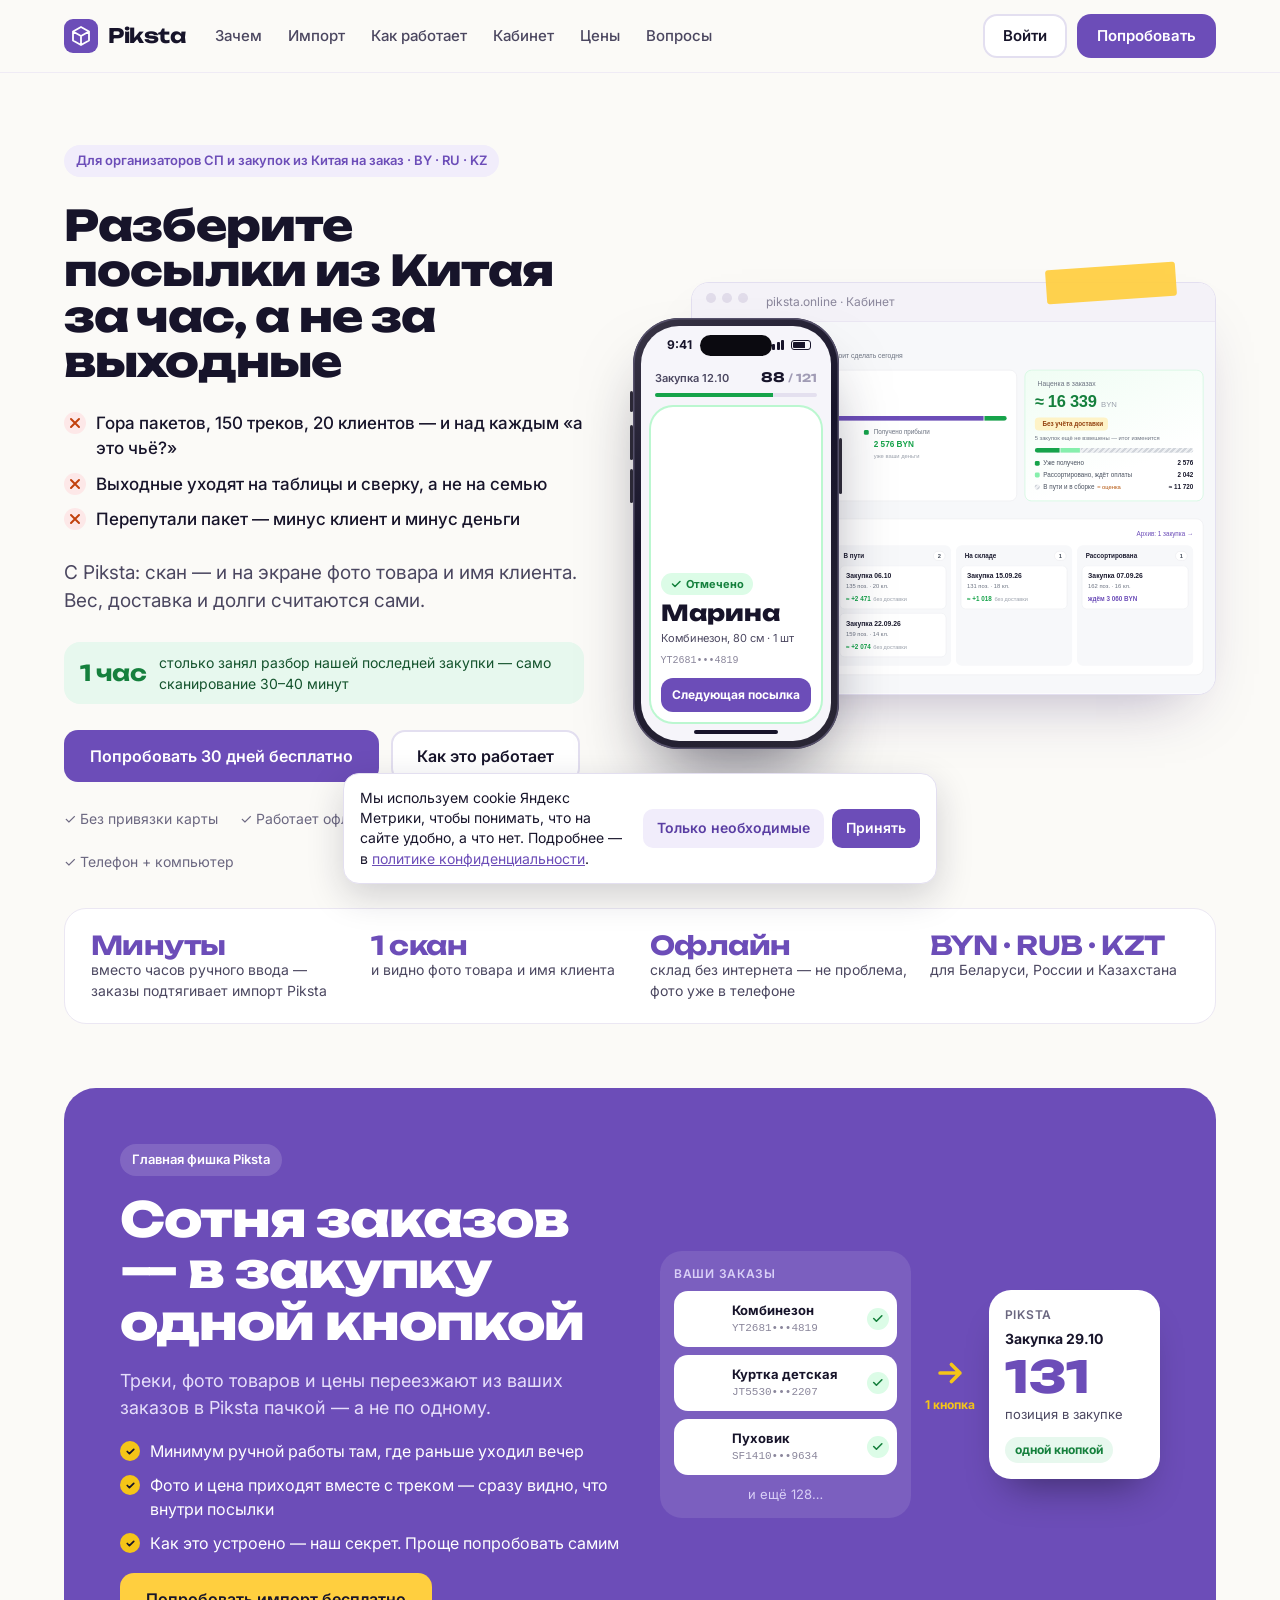
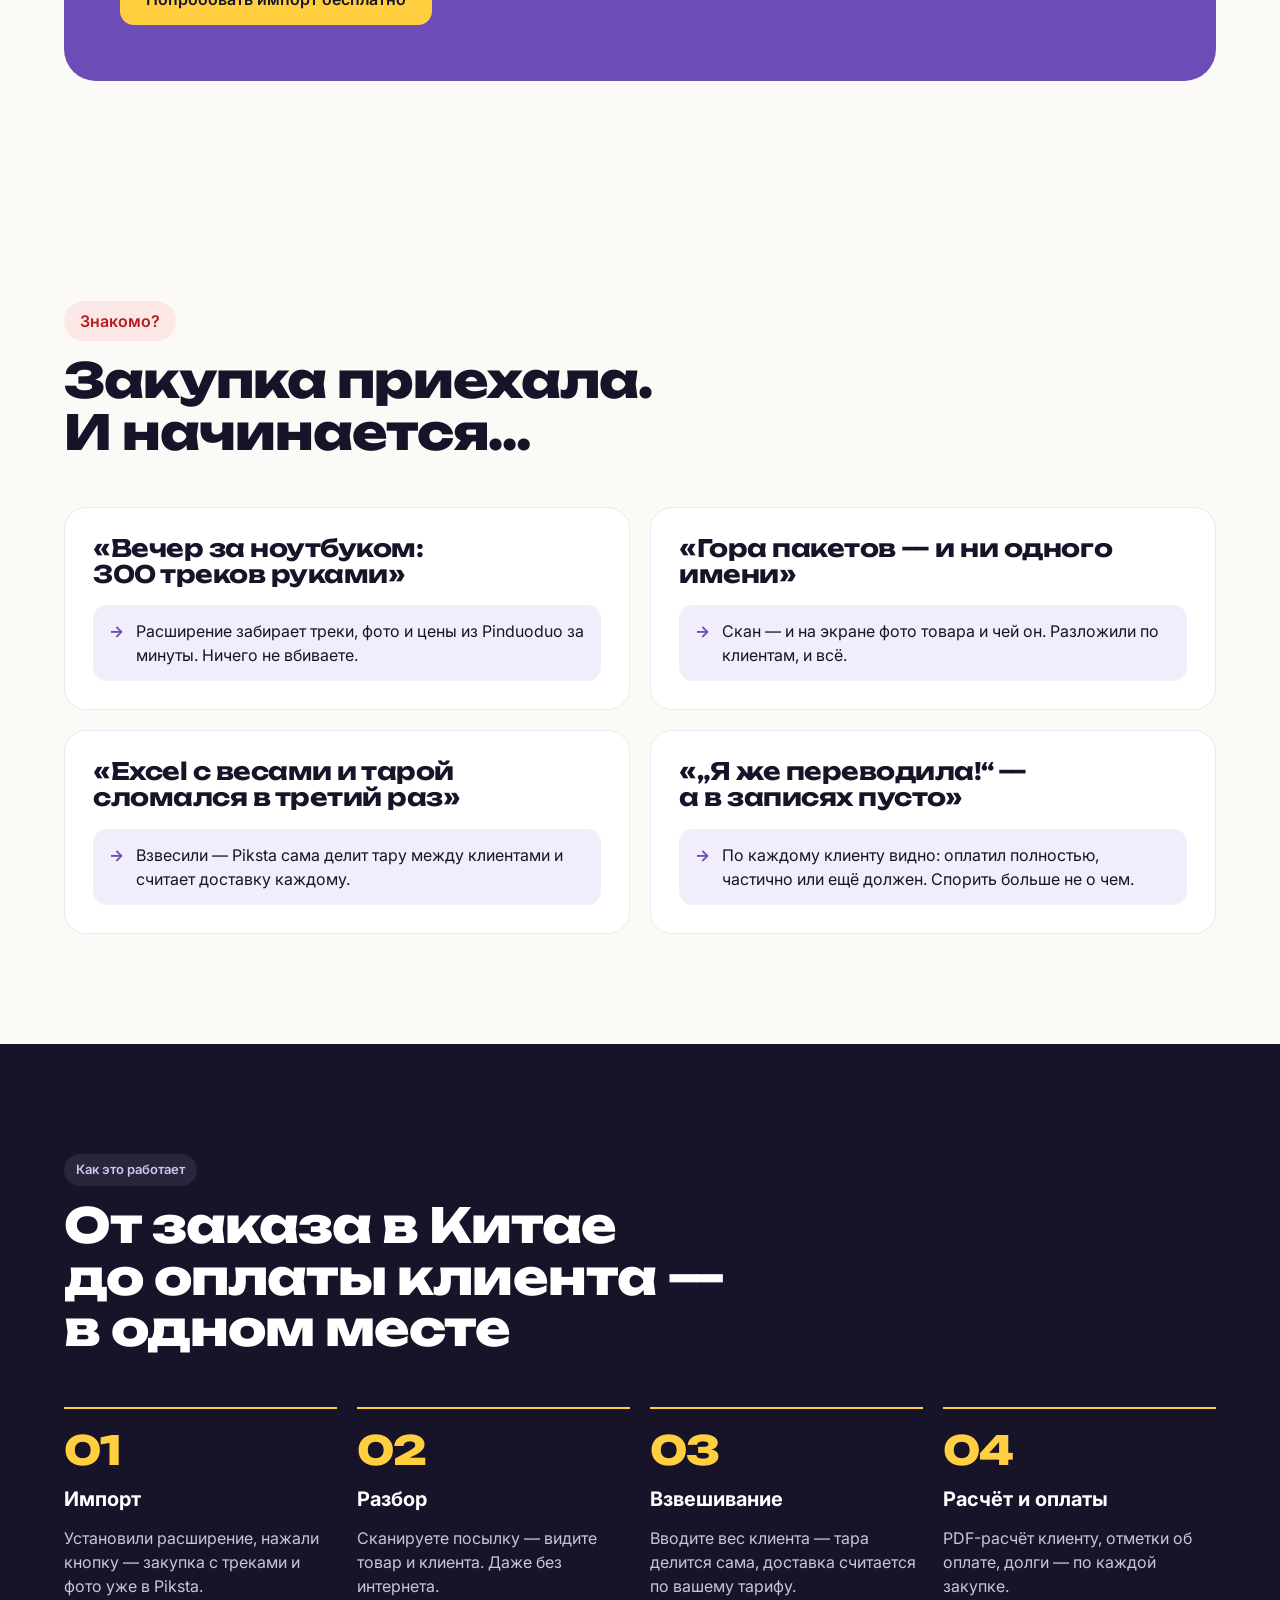
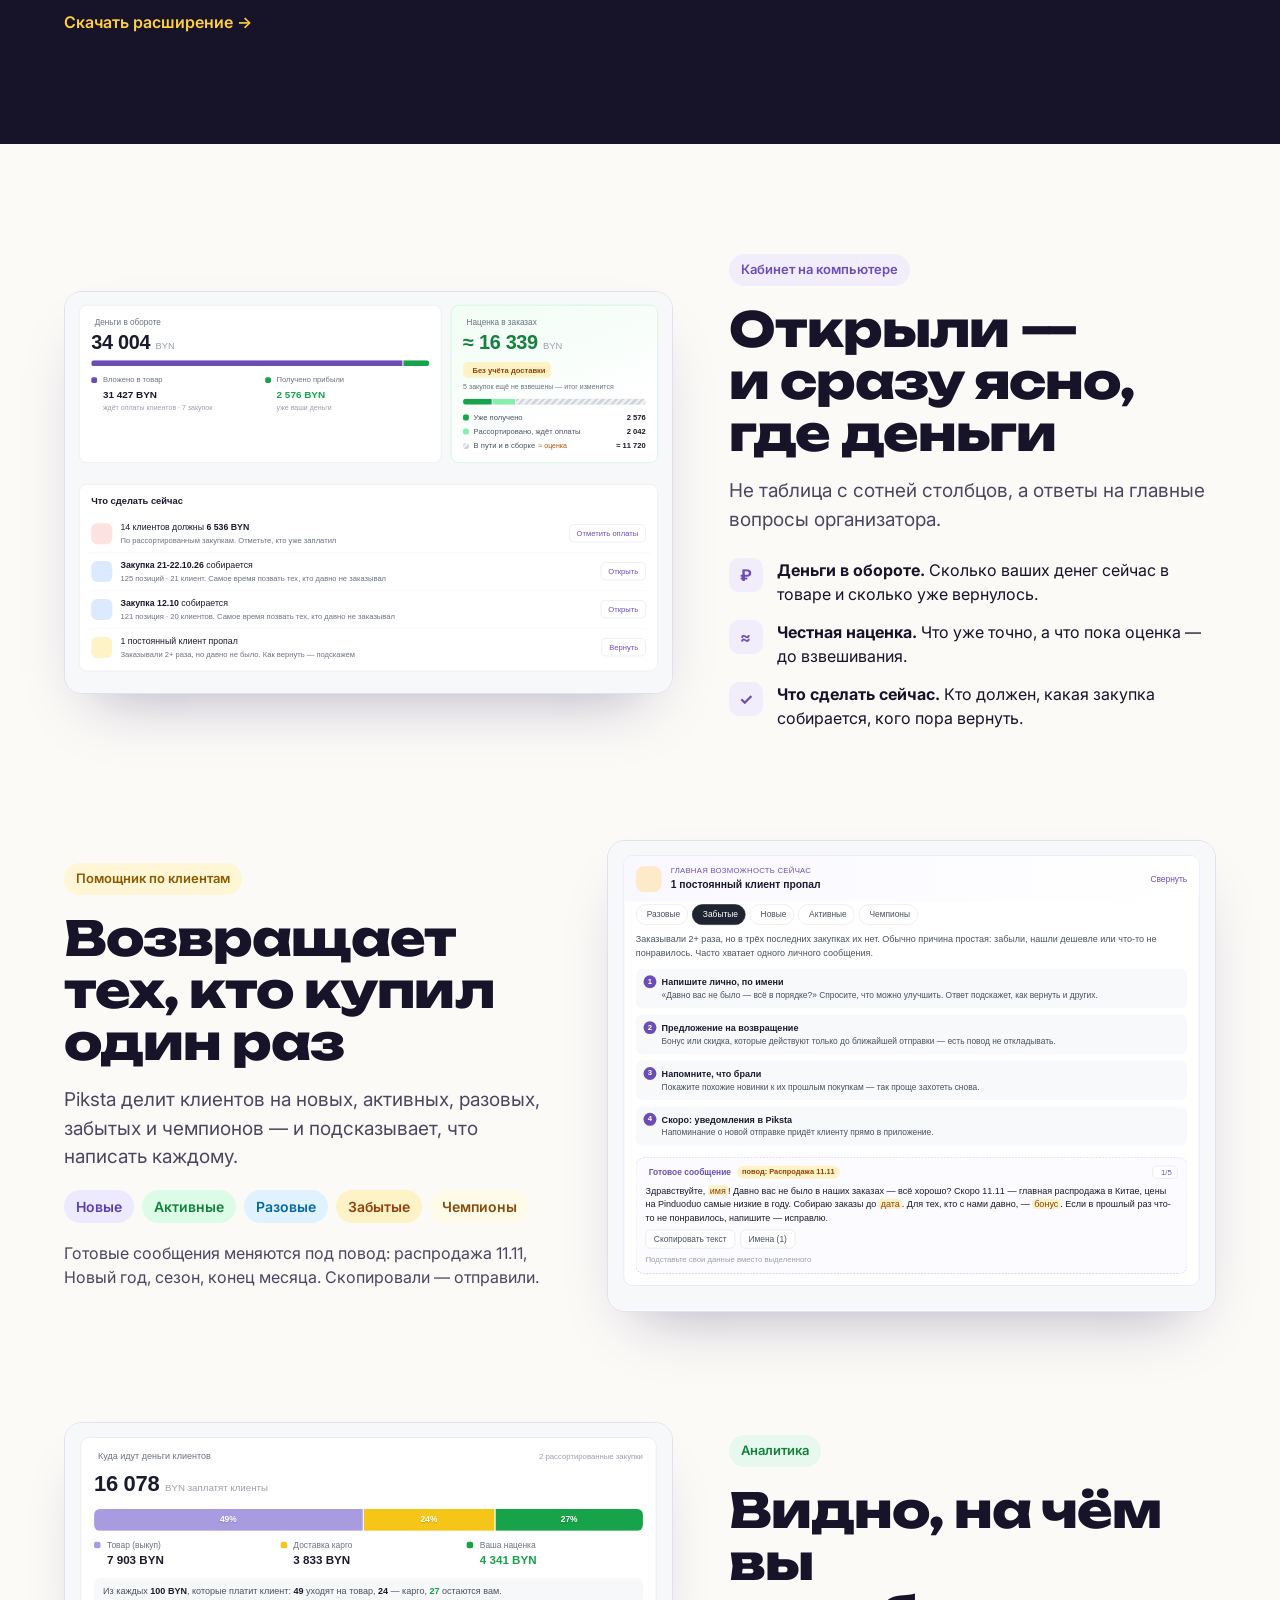
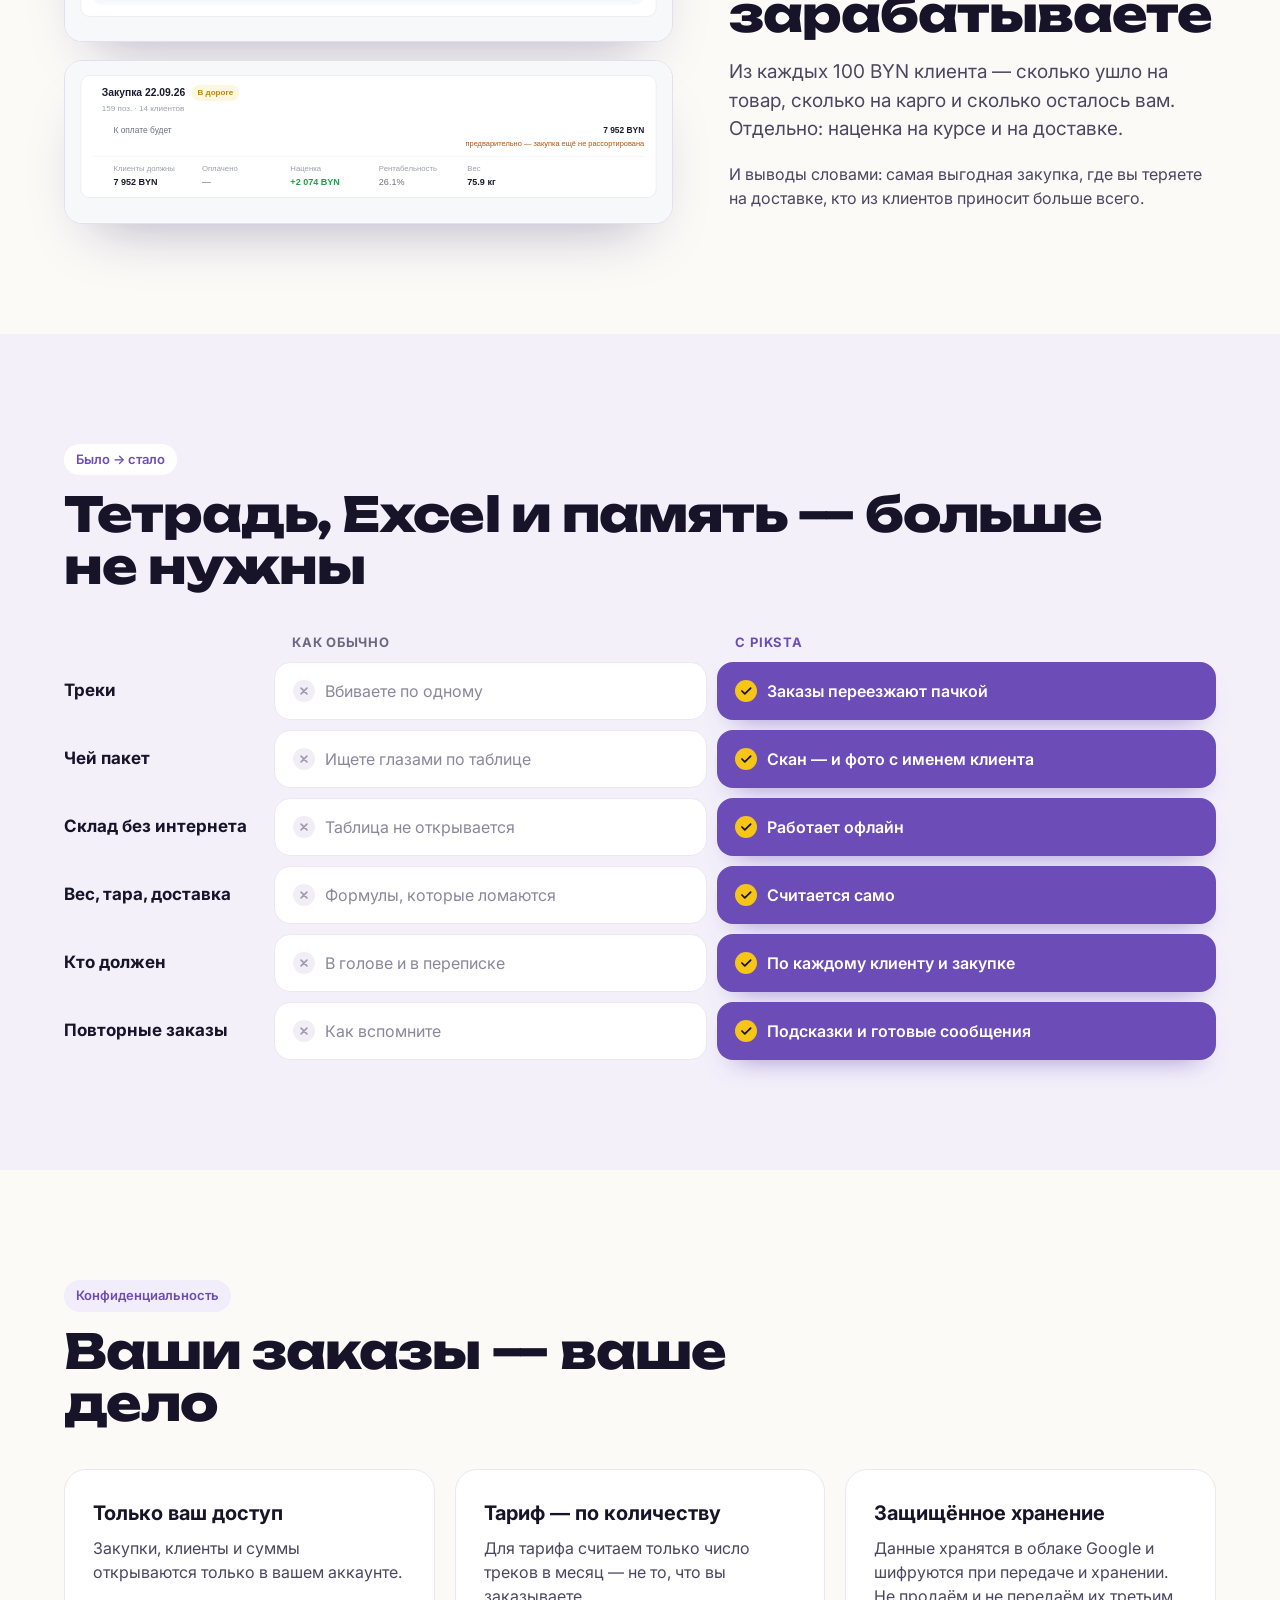
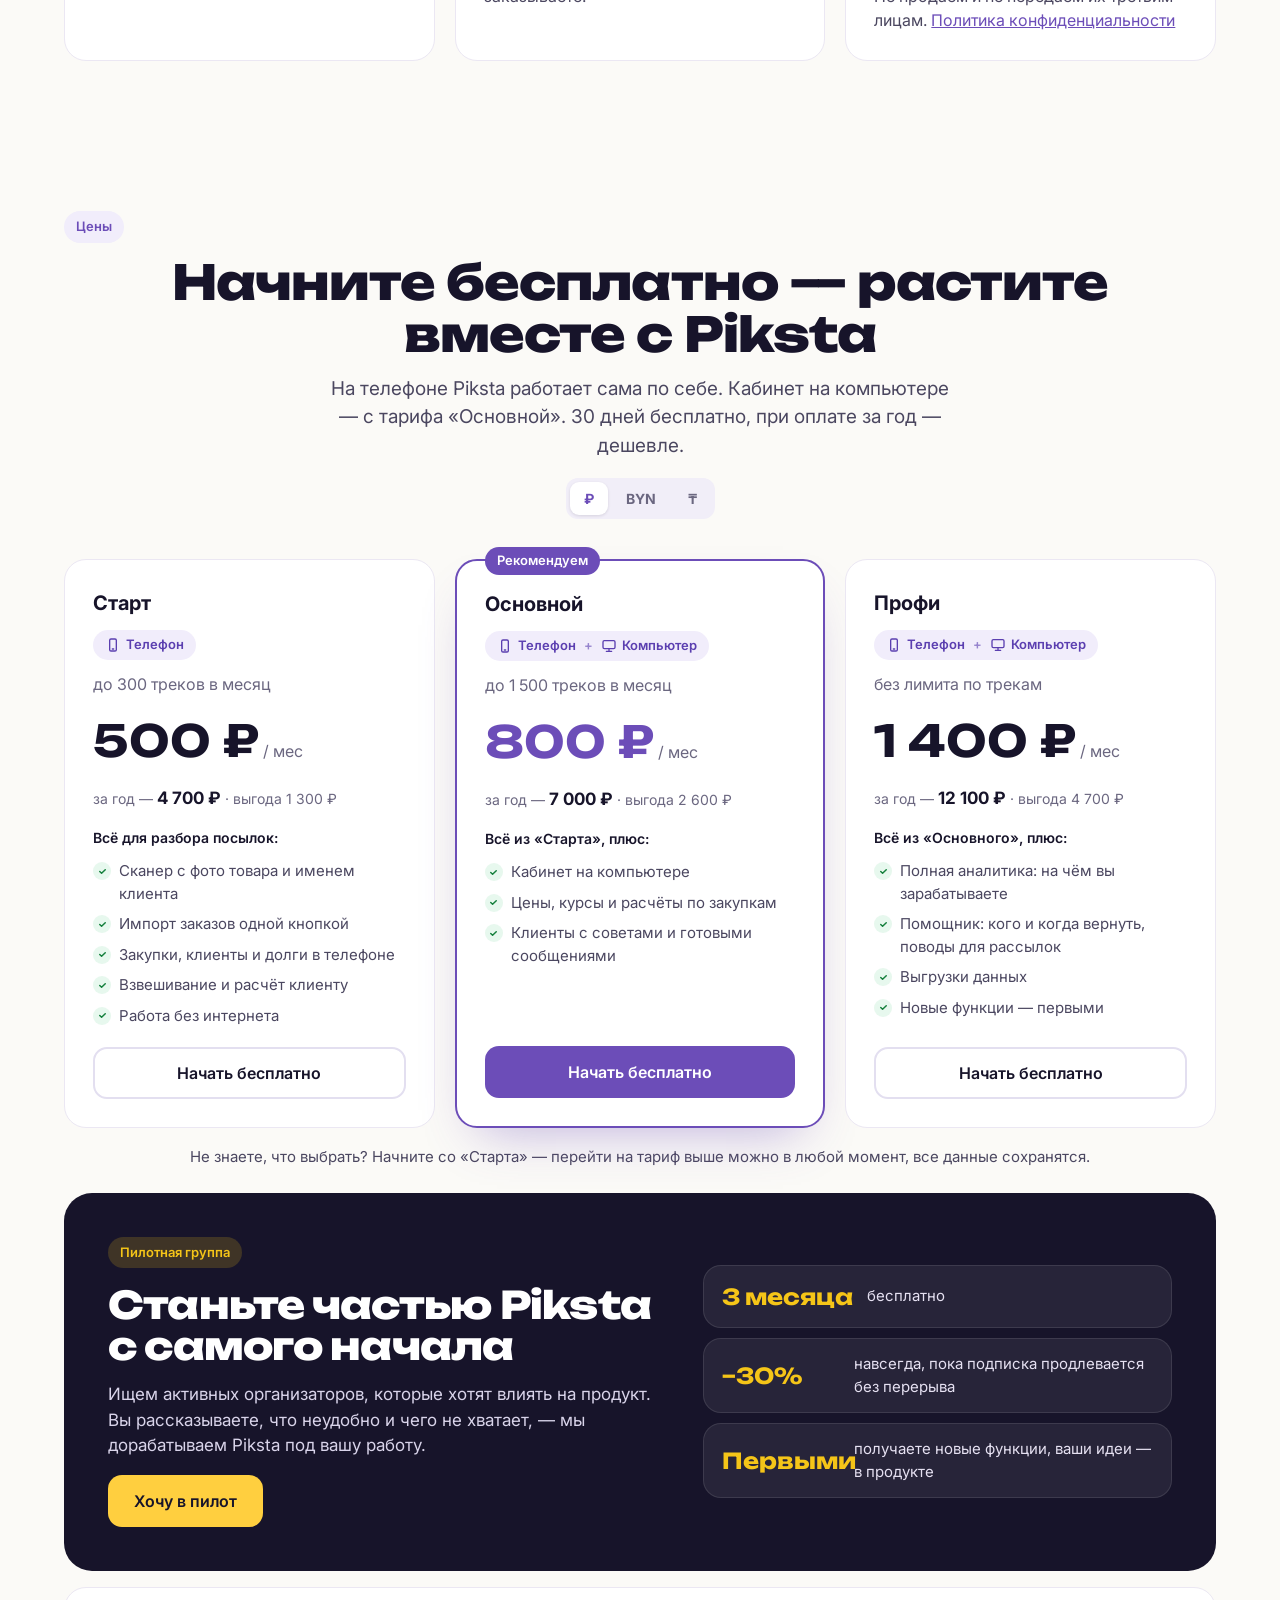
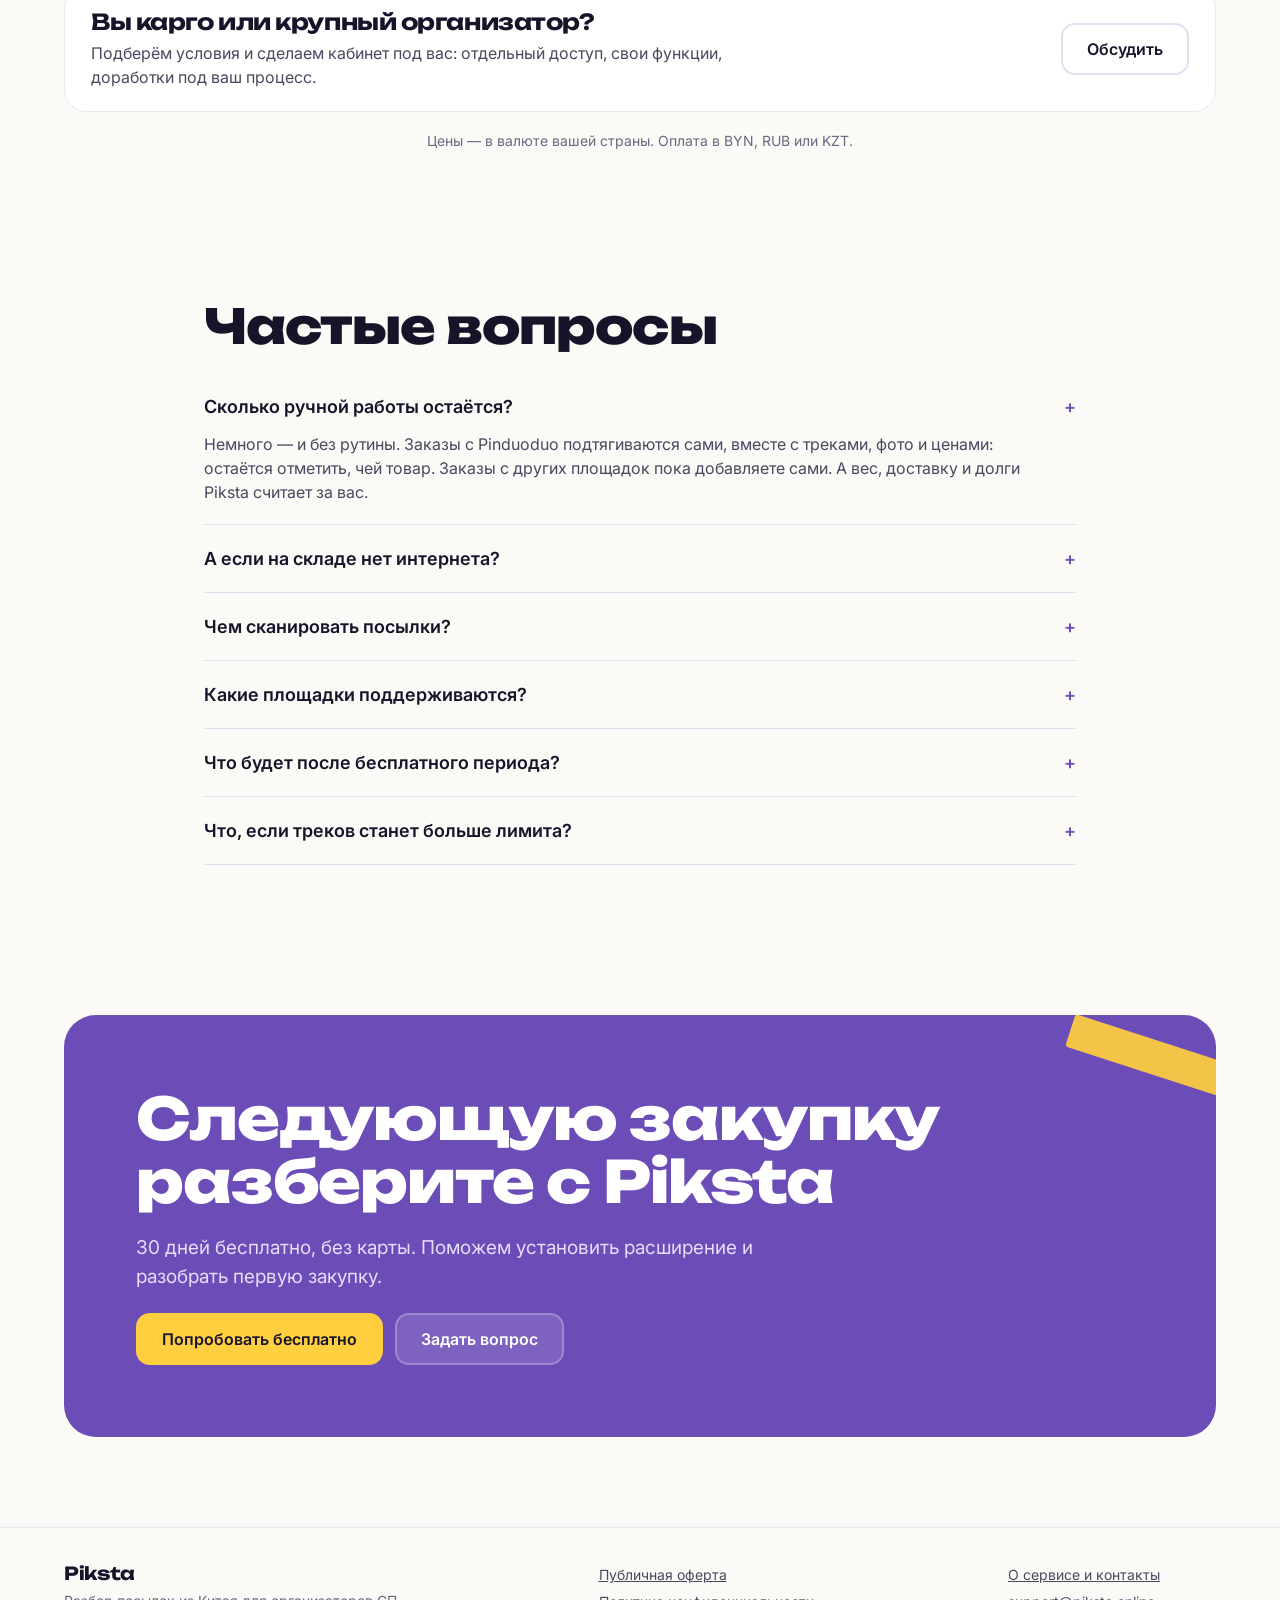
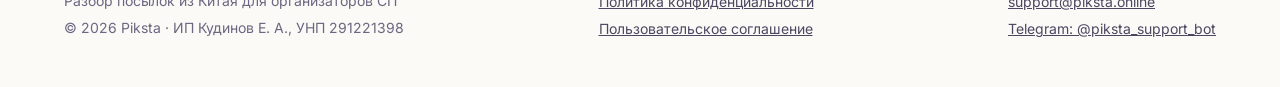
==== commit 6ed4fa40: "Яндекс Метрика 114020899 по согласию на cookie; политика — аналитика сайта" ====
--- a/index.html
+++ b/index.html
@@ -7,10 +7,21 @@
 <title>Piksta — разбор посылок из Китая для организаторов СП</title>
 <meta name="description" content="Треки и фото сами приходят из Pinduoduo. Сканируете посылку — видите товар и клиента. Вес, доставка и долги считаются без Excel. 30 дней бесплатно.">
 <meta name="theme-color" content="#6C4DB8">
+<script defer src="/_vercel/insights/script.js"></script>
 <meta property="og:title" content="Piksta — разберите посылки из Китая за час">
 <meta property="og:description" content="Импорт из Pinduoduo, сканер с фото товара, расчёт веса, доставки и долгов. Для организаторов СП и всех, кто выкупает товары из Китая для клиентов, — в Беларуси, России и Казахстане.">
 <meta property="og:type" content="website">
-<meta property="og:url" content="https://piksta.online/">
+<meta property="og:url" content="https://www.piksta.online/">
+<link rel="canonical" href="https://www.piksta.online/">
+<meta property="og:site_name" content="Piksta">
+<meta property="og:locale" content="ru_RU">
+<meta property="og:image" content="https://www.piksta.online/img/og.png">
+<meta property="og:image:width" content="1200">
+<meta property="og:image:height" content="630">
+<meta property="og:image:alt" content="Piksta — разберите посылки из Китая за час, а не за выходные">
+<meta name="twitter:card" content="summary_large_image">
+<meta name="twitter:image" content="https://www.piksta.online/img/og.png">
+<script type="application/ld+json">{"@context": "https://schema.org", "@graph": [{"@type": "Organization", "@id": "https://www.piksta.online/#org", "name": "Piksta", "url": "https://www.piksta.online/", "logo": "https://www.piksta.online/icons/icon-512x512.png", "email": "support@piksta.online"}, {"@type": "SoftwareApplication", "name": "Piksta", "url": "https://www.piksta.online/", "applicationCategory": "BusinessApplication", "operatingSystem": "Web, Android, iOS", "inLanguage": "ru", "description": "Сервис для организаторов совместных покупок из Китая: импорт заказов из Pinduoduo с треками и фото, сканирование посылок, расчёт веса, доставки и долгов клиентов.", "publisher": {"@id": "https://www.piksta.online/#org"}, "offers": {"@type": "AggregateOffer", "priceCurrency": "BYN", "lowPrice": "15", "highPrice": "45", "offerCount": "3"}}]}</script>
 <link rel="icon" type="image/x-icon" href="/favicon.ico?v=5">
 <link rel="apple-touch-icon" href="/icons/apple-touch-icon.png?v=5">
 <link rel="preconnect" href="https://fonts.googleapis.com">
@@ -767,5 +778,36 @@
   firebase.auth().onAuthStateChanged(function(u){ if(!u) return; if(location.pathname==='/'||location.pathname==='/index.html'){ location.replace('/app'); return; } var a=document.getElementById('pkLogin'),b=document.getElementById('pkTry'); if(a){a.style.display='none';} if(b){b.textContent='Открыть Piksta';b.href='/app';} });
 }catch(e){}
 </script>
+<!-- Cookie и Яндекс Метрика (02.11.2026): счётчик 114020899 загружается только после «Принять» (pk_ck=all). Vercel Web Analytics работает без cookie. -->
+<style>
+.pk-ck{position:fixed;left:16px;right:16px;bottom:16px;z-index:9999;max-width:560px;margin:0 auto;background:#fff;color:#17142a;border:1px solid #e3dff0;border-radius:16px;box-shadow:0 12px 36px rgba(23,20,42,.18);padding:14px 16px;font:14px/1.45 Inter,system-ui,sans-serif;display:flex;gap:12px;align-items:center;flex-wrap:wrap}
+.pk-ck p{margin:0;flex:1 1 260px}.pk-ck a{color:#6C4DB8}
+.pk-ck .b{display:flex;gap:8px;flex:0 0 auto}
+.pk-ck button{border:0;border-radius:10px;padding:9px 14px;font:inherit;font-weight:600;cursor:pointer}
+.pk-ck .y{background:#6C4DB8;color:#fff}.pk-ck .n{background:#f1edfb;color:#5a3ea3}
+.pk-ck button:focus-visible{outline:2px solid #6C4DB8;outline-offset:2px}
+</style>
+<script>
+(function(){
+  function ym(){
+    (function(m,e,t,r,i,k,a){m[i]=m[i]||function(){(m[i].a=m[i].a||[]).push(arguments)};m[i].l=1*new Date();
+      for(var j=0;j<document.scripts.length;j++){if(document.scripts[j].src===r){return;}}
+      k=e.createElement(t),a=e.getElementsByTagName(t)[0],k.async=1,k.src=r,a.parentNode.insertBefore(k,a)
+    })(window,document,'script','https://mc.yandex.ru/metrika/tag.js?id=114020899','ym');
+    window.ym(114020899,'init',{ssr:true,webvisor:true,clickmap:true,ecommerce:'dataLayer',referrer:document.referrer,url:location.href,accurateTrackBounce:true,trackLinks:true});
+  }
+  var v=null; try{v=localStorage.getItem('pk_ck');}catch(e){}
+  if(v==='all'){ym();return;}
+  if(v==='min')return;
+  function show(){
+    var d=document.createElement('div');d.className='pk-ck';d.setAttribute('role','dialog');d.setAttribute('aria-label','Файлы cookie');
+    d.innerHTML='<p>Мы используем cookie Яндекс Метрики, чтобы понимать, что на сайте удобно, а что нет. Подробнее — в <a href="/privacy" target="_blank" rel="noopener">политике конфиденциальности</a>.</p><div class="b"><button type="button" class="n">Только необходимые</button><button type="button" class="y">Принять</button></div>';
+    function set(x){try{localStorage.setItem('pk_ck',x);}catch(e){}d.remove();if(x==='all')ym();}
+    d.querySelector('.y').onclick=function(){set('all');};d.querySelector('.n').onclick=function(){set('min');};
+    document.body.appendChild(d);
+  }
+  if(document.readyState==='loading')document.addEventListener('DOMContentLoaded',show);else show();
+})();
+</script>
 </body>
 </html>
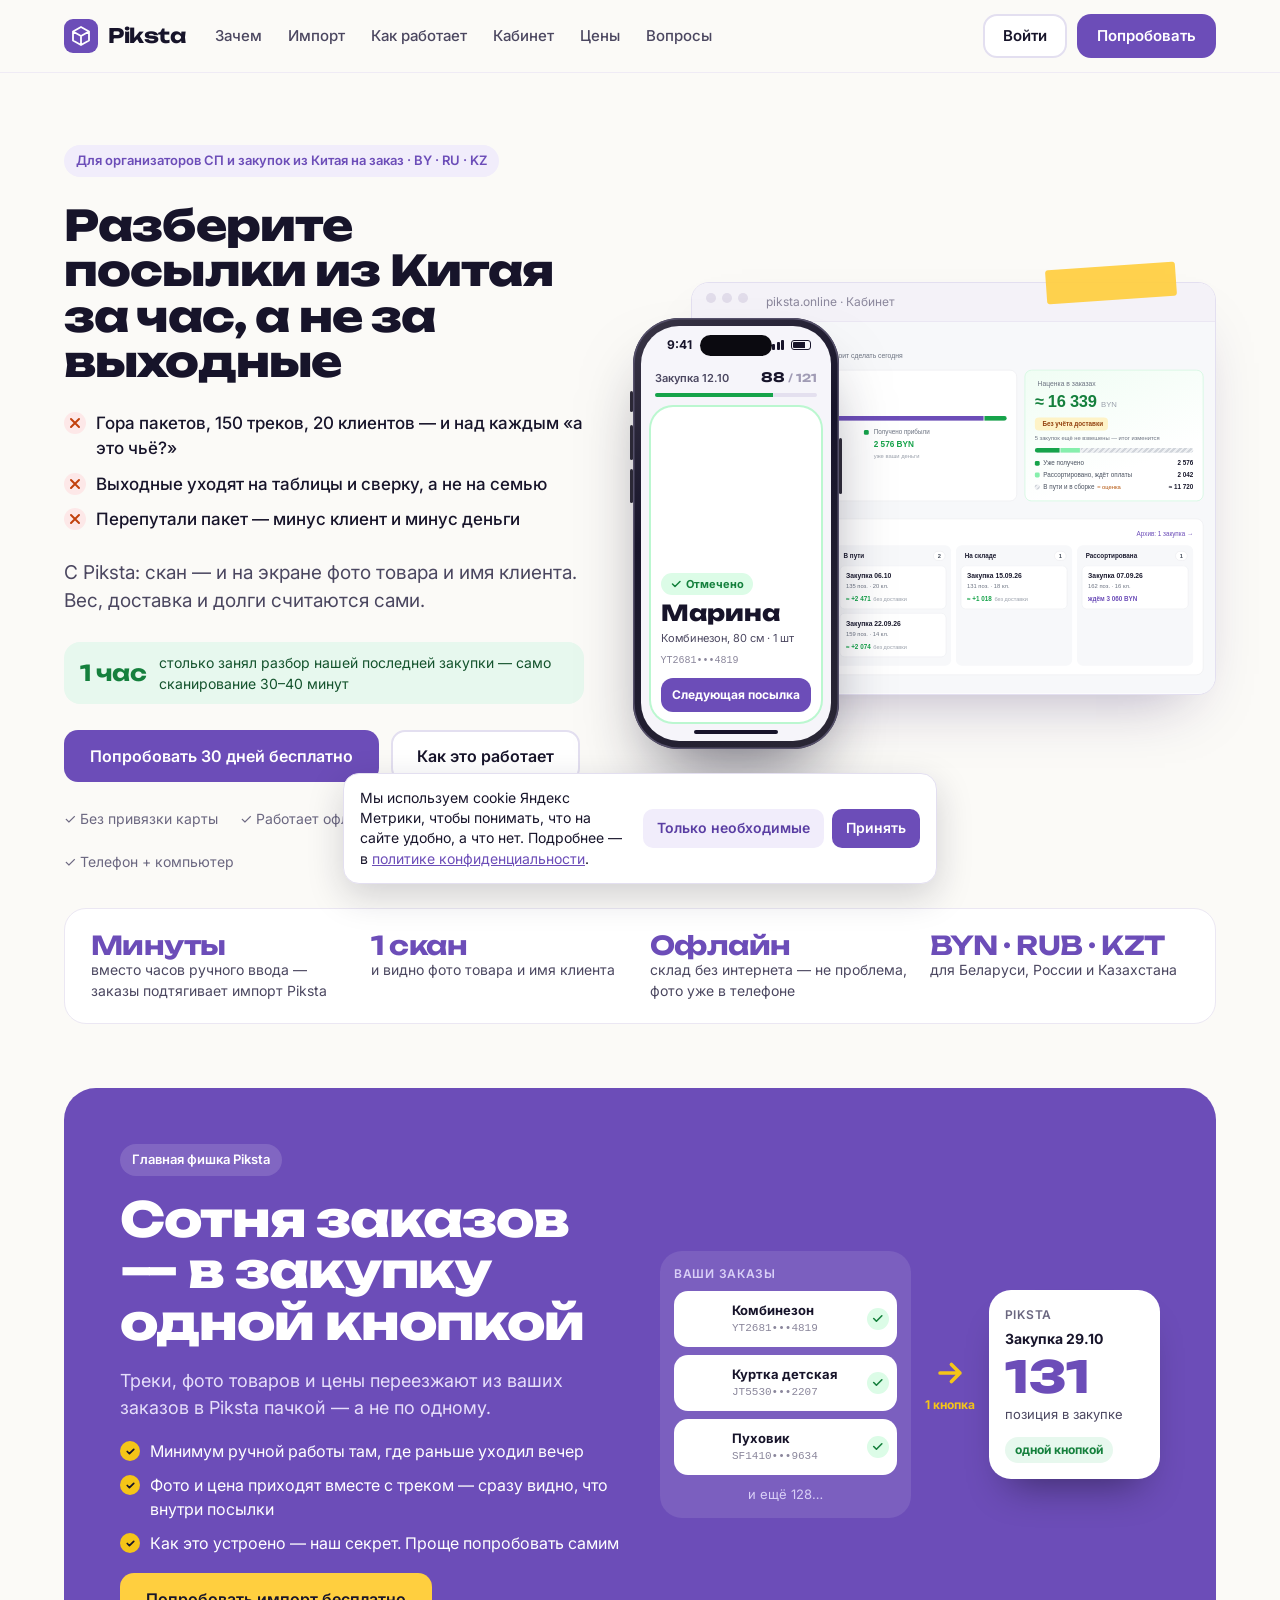
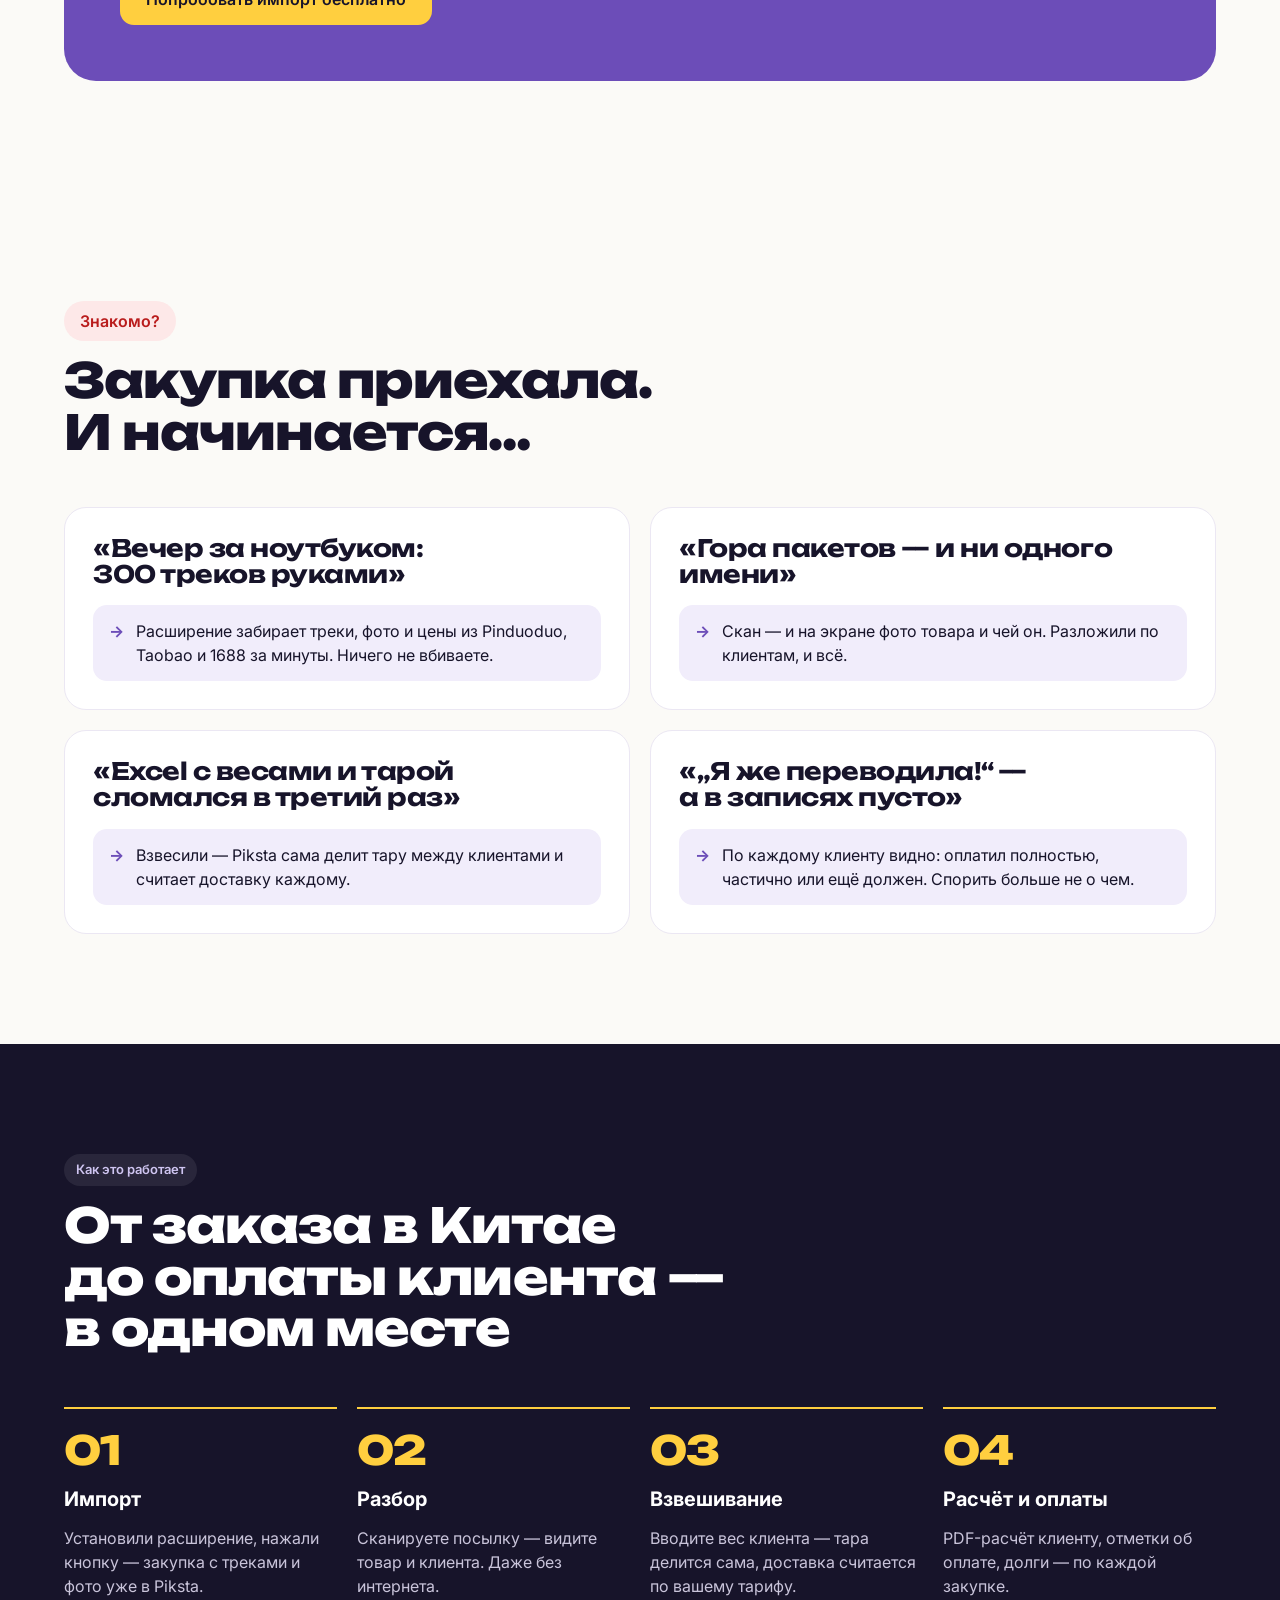
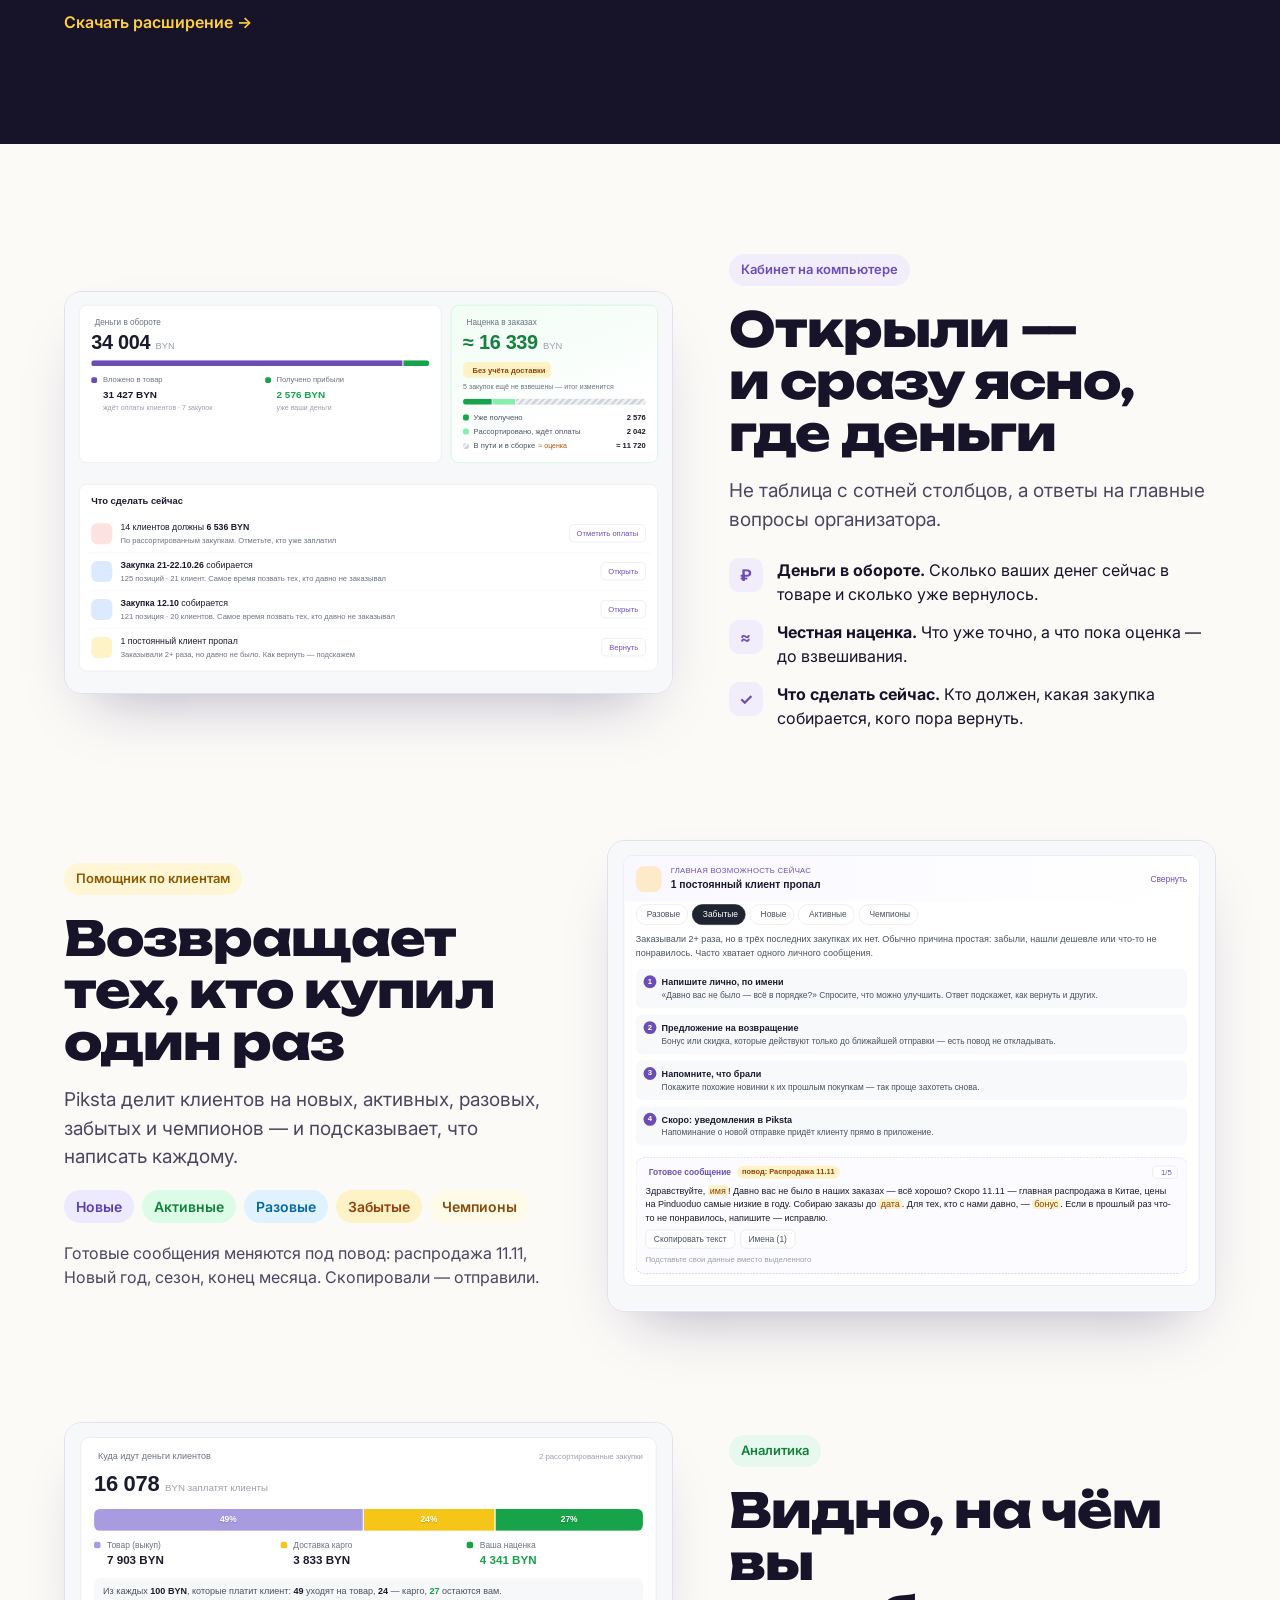
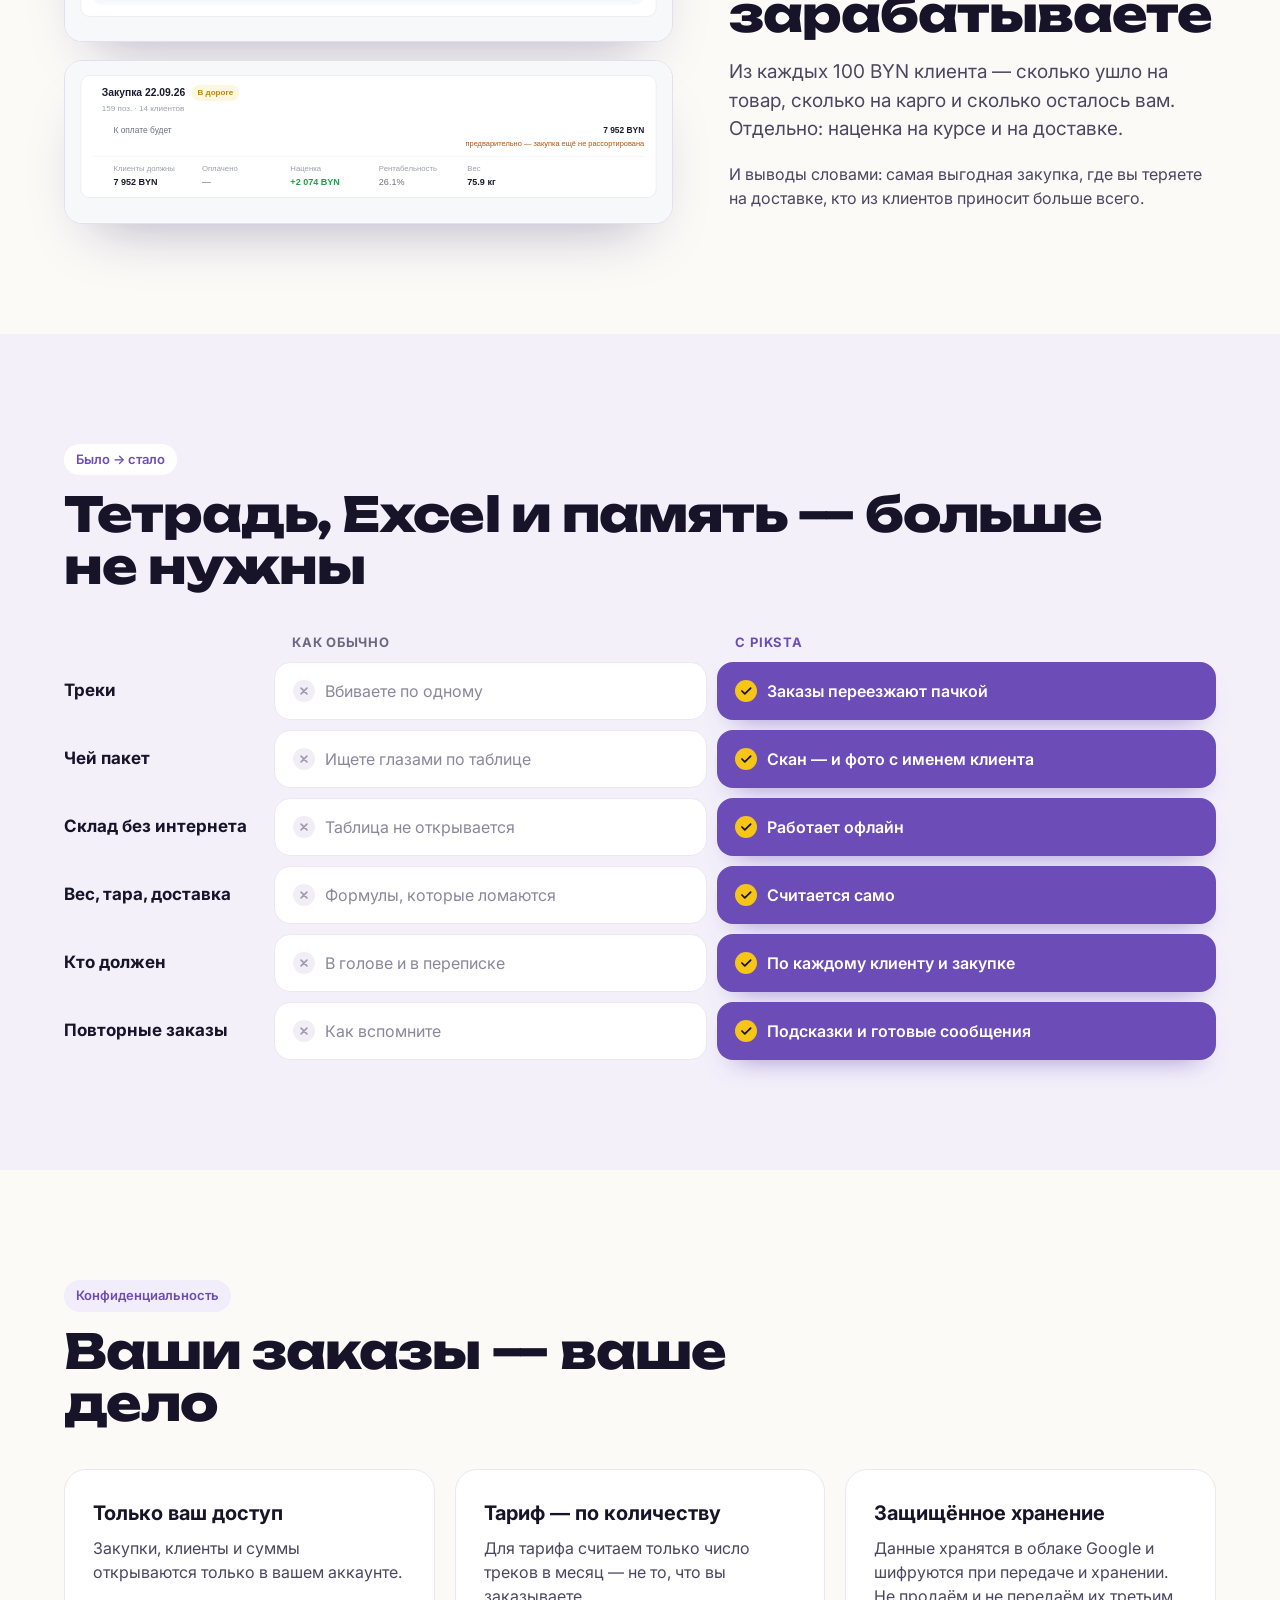
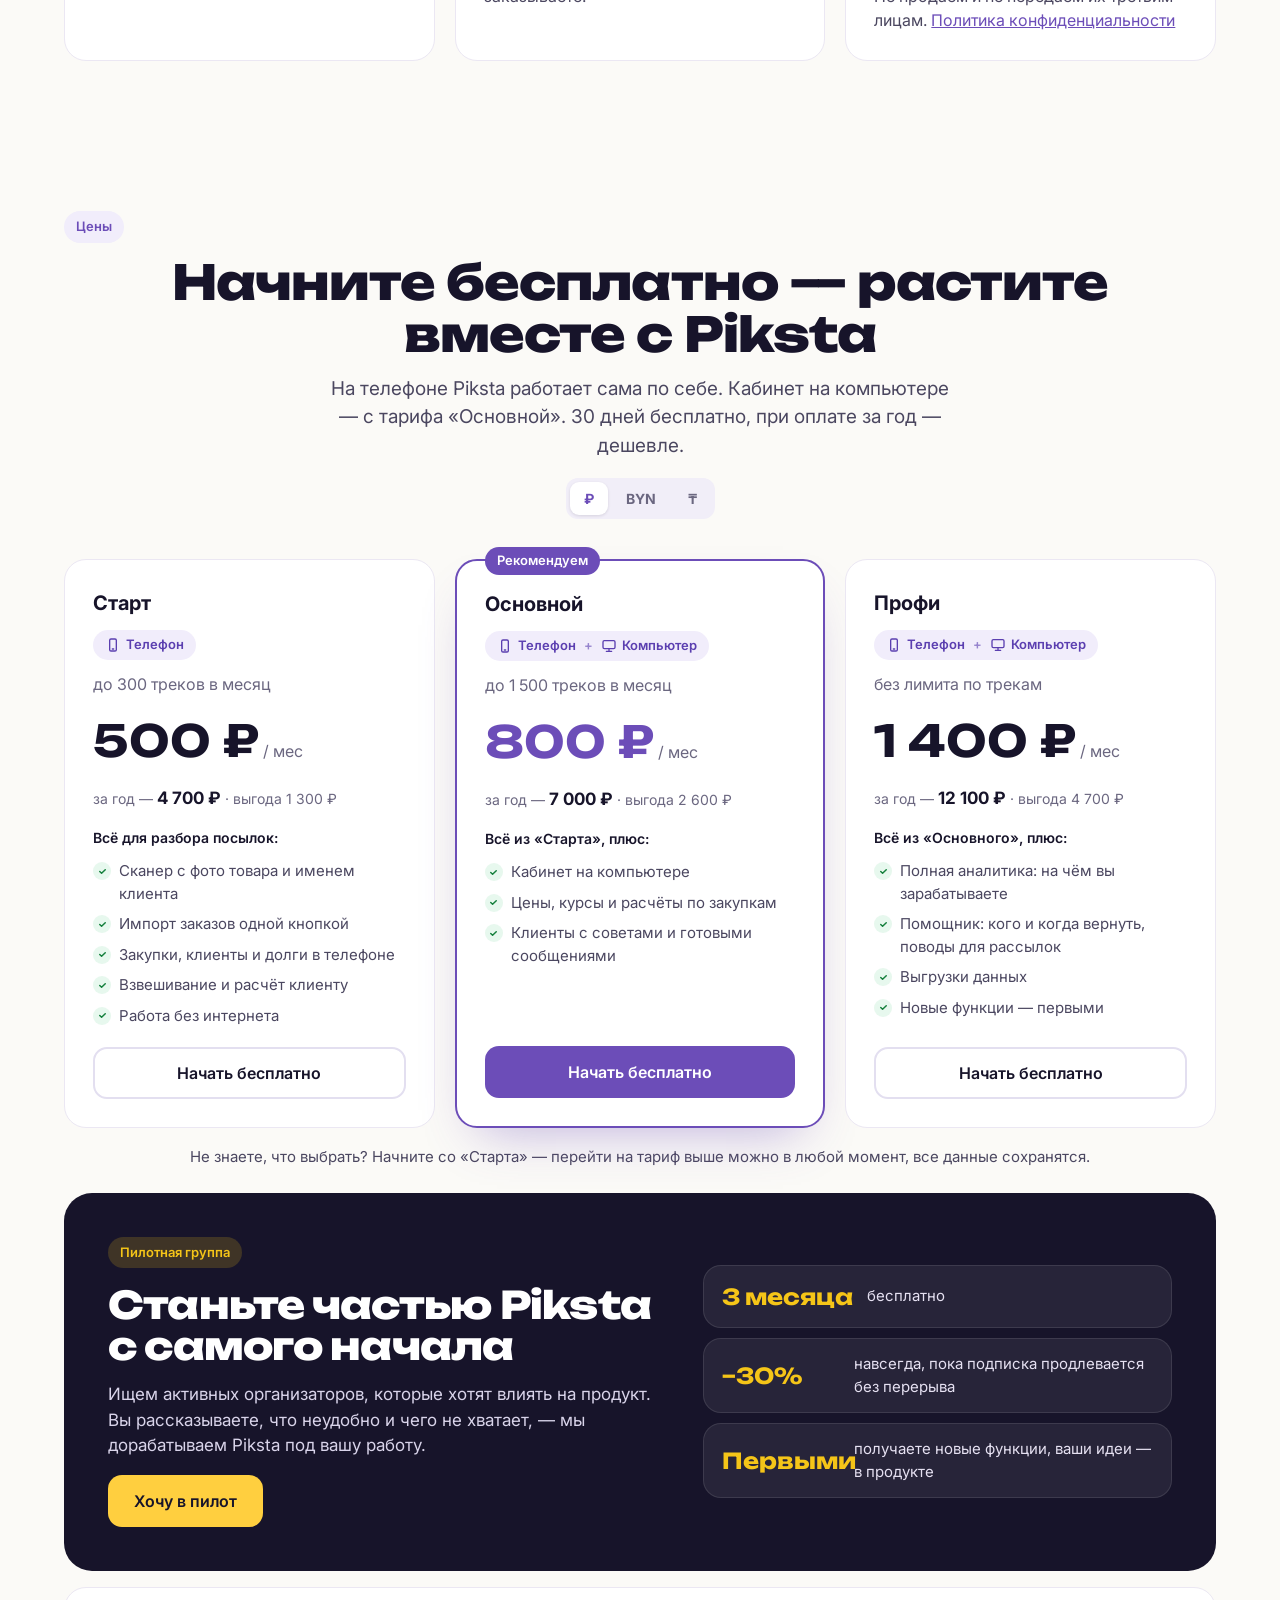
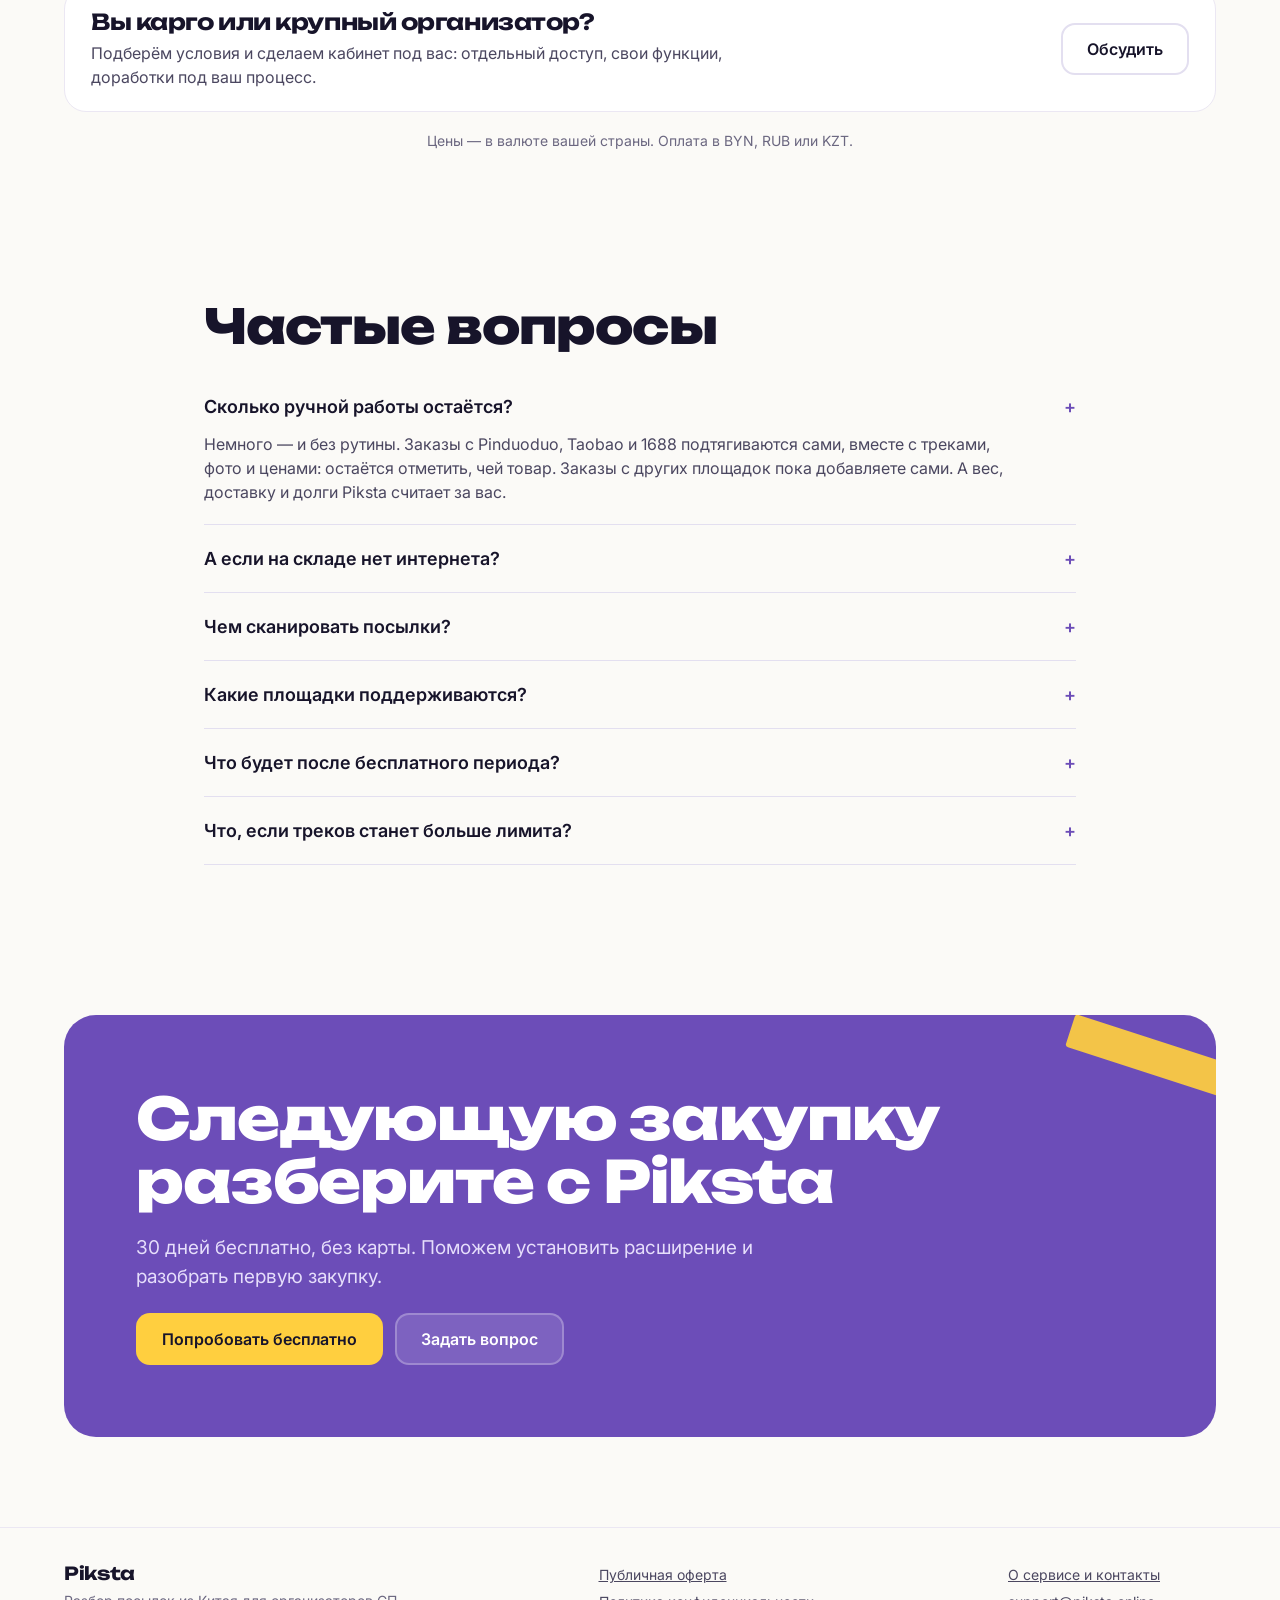
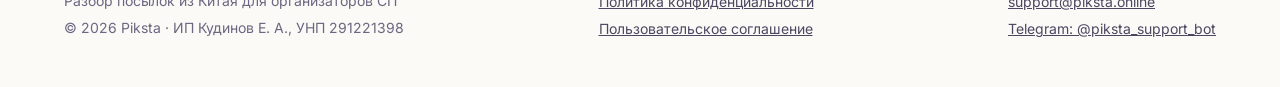
==== commit 3bd4021a: "Лендинг: импорт Pinduoduo, Taobao и 1688" ====
--- a/index.html
+++ b/index.html
@@ -5,11 +5,12 @@
 <script>/* Главная piksta.online: вошедших, установленное приложение и старые ссылки /?login — сразу в приложение /app. На /welcome лендинг виден всегда */(function(){try{var p=location.pathname;if(p==='/'||p==='/index.html'){var sa=(window.matchMedia&&matchMedia('(display-mode: standalone)').matches)||navigator.standalone;if(localStorage.getItem('pk_in')==='1'||sa||/[?&]login\b/.test(location.search))location.replace('/app'+location.hash);}}catch(e){}})();</script>
 <meta name="viewport" content="width=device-width, initial-scale=1">
 <title>Piksta — разбор посылок из Китая для организаторов СП</title>
-<meta name="description" content="Треки и фото сами приходят из Pinduoduo. Сканируете посылку — видите товар и клиента. Вес, доставка и долги считаются без Excel. 30 дней бесплатно.">
+<meta name="description" content="Треки и фото сами приходят из Pinduoduo, Taobao и 1688. Сканируете посылку — видите товар и клиента. Вес, доставка и долги считаются без Excel. 30 дней бесплатно.">
 <meta name="theme-color" content="#6C4DB8">
+<meta name="yandex-verification" content="d484f3b04bae0c45" />
 <script defer src="/_vercel/insights/script.js"></script>
 <meta property="og:title" content="Piksta — разберите посылки из Китая за час">
-<meta property="og:description" content="Импорт из Pinduoduo, сканер с фото товара, расчёт веса, доставки и долгов. Для организаторов СП и всех, кто выкупает товары из Китая для клиентов, — в Беларуси, России и Казахстане.">
+<meta property="og:description" content="Импорт из Pinduoduo, Taobao и 1688, сканер с фото товара, расчёт веса, доставки и долгов. Для организаторов СП и всех, кто выкупает товары из Китая для клиентов, — в Беларуси, России и Казахстане.">
 <meta property="og:type" content="website">
 <meta property="og:url" content="https://www.piksta.online/">
 <link rel="canonical" href="https://www.piksta.online/">
@@ -21,7 +22,7 @@
 <meta property="og:image:alt" content="Piksta — разберите посылки из Китая за час, а не за выходные">
 <meta name="twitter:card" content="summary_large_image">
 <meta name="twitter:image" content="https://www.piksta.online/img/og.png">
-<script type="application/ld+json">{"@context": "https://schema.org", "@graph": [{"@type": "Organization", "@id": "https://www.piksta.online/#org", "name": "Piksta", "url": "https://www.piksta.online/", "logo": "https://www.piksta.online/icons/icon-512x512.png", "email": "support@piksta.online"}, {"@type": "SoftwareApplication", "name": "Piksta", "url": "https://www.piksta.online/", "applicationCategory": "BusinessApplication", "operatingSystem": "Web, Android, iOS", "inLanguage": "ru", "description": "Сервис для организаторов совместных покупок из Китая: импорт заказов из Pinduoduo с треками и фото, сканирование посылок, расчёт веса, доставки и долгов клиентов.", "publisher": {"@id": "https://www.piksta.online/#org"}, "offers": {"@type": "AggregateOffer", "priceCurrency": "BYN", "lowPrice": "15", "highPrice": "45", "offerCount": "3"}}]}</script>
+<script type="application/ld+json">{"@context": "https://schema.org", "@graph": [{"@type": "Organization", "@id": "https://www.piksta.online/#org", "name": "Piksta", "url": "https://www.piksta.online/", "logo": "https://www.piksta.online/icons/icon-512x512.png", "email": "support@piksta.online"}, {"@type": "SoftwareApplication", "name": "Piksta", "url": "https://www.piksta.online/", "applicationCategory": "BusinessApplication", "operatingSystem": "Web, Android, iOS", "inLanguage": "ru", "description": "Сервис для организаторов совместных покупок из Китая: импорт заказов из Pinduoduo, Taobao и 1688 с треками и фото, сканирование посылок, расчёт веса, доставки и долгов клиентов.", "publisher": {"@id": "https://www.piksta.online/#org"}, "offers": {"@type": "AggregateOffer", "priceCurrency": "BYN", "lowPrice": "15", "highPrice": "45", "offerCount": "3"}}]}</script>
 <link rel="icon" type="image/x-icon" href="/favicon.ico?v=5">
 <link rel="apple-touch-icon" href="/icons/apple-touch-icon.png?v=5">
 <link rel="preconnect" href="https://fonts.googleapis.com">
@@ -385,7 +386,7 @@
     <div class="grid2">
       <div class="card" style="display: flex; flex-direction: column; gap: 18px">
         <div class="disp" style="font-size: 24px; font-weight: 700">«Вечер за ноутбуком: 300&nbsp;треков руками»</div>
-        <div style="display: flex; gap: 12px; align-items: flex-start; background: #f1edfb; border-radius: 14px; padding: 14px 16px"><span style="font-weight: 700; color: #6C4DB8">→</span><span>Расширение забирает треки, фото и цены из Pinduoduo за минуты. Ничего не вбиваете.</span></div>
+        <div style="display: flex; gap: 12px; align-items: flex-start; background: #f1edfb; border-radius: 14px; padding: 14px 16px"><span style="font-weight: 700; color: #6C4DB8">→</span><span>Расширение забирает треки, фото и цены из Pinduoduo, Taobao и 1688 за минуты. Ничего не вбиваете.</span></div>
       </div>
       <div class="card" style="display: flex; flex-direction: column; gap: 18px">
         <div class="disp" style="font-size: 24px; font-weight: 700">«Гора пакетов — и&nbsp;ни&nbsp;одного имени»</div>
@@ -703,7 +704,7 @@
     <h2 class="disp h2" style="font-weight: 800; margin-bottom: 20px">Частые вопросы</h2>
     <details open>
       <summary>Сколько ручной работы остаётся? <span style="color: #6C4DB8">+</span></summary>
-      <p>Немного — и без рутины. Заказы с Pinduoduo подтягиваются сами, вместе с треками, фото и ценами: остаётся отметить, чей товар. Заказы с других площадок пока добавляете сами. А вес, доставку и долги Piksta считает за вас.</p>
+      <p>Немного — и без рутины. Заказы с Pinduoduo, Taobao и 1688 подтягиваются сами, вместе с треками, фото и ценами: остаётся отметить, чей товар. Заказы с других площадок пока добавляете сами. А вес, доставку и долги Piksta считает за вас.</p>
     </details>
     <details>
       <summary>А если на складе нет интернета? <span style="color: #6C4DB8">+</span></summary>
@@ -715,7 +716,7 @@
     </details>
     <details>
       <summary>Какие площадки поддерживаются? <span style="color: #6C4DB8">+</span></summary>
-      <p>Сейчас импорт работает с Pinduoduo. Taobao, 1688, Poison, VIP.com и другие — в планах, они войдут во все тарифы без доплаты. Заказы с любых площадок можно добавлять вручную уже сейчас.</p>
+      <p>Импорт работает с Pinduoduo, Taobao и 1688 — во всех тарифах, без доплаты. Poizon, VIP.com и другие площадки — в планах. Заказы с любых площадок можно добавлять вручную уже сейчас.</p>
     </details>
     <details>
       <summary>Что будет после бесплатного периода? <span style="color: #6C4DB8">+</span></summary>
--- a/css/cabinet.css
+++ b/css/cabinet.css
@@ -66,7 +66,7 @@
 .cab-filter-row{display:flex;gap:6px;margin-bottom:16px;flex-wrap:nowrap}
 .cab-filter-btn{flex-shrink:0;padding:8px 16px;border-radius:8px;border:1px solid #dfe2e7;background:#fff;font-size:14px;font-weight:500;color:#4a5260;cursor:pointer;transition:all 0.15s}
 .cab-filter-btn:hover{background:#f7f8fa;color:#1a1a2e}
-.cab-filter-btn.active{background:#6C4DB8;color:#fff;border-color:#6C4DB8}
+.cab-filter-btn.active{background:#efeafc;color:#5b3fa8;border-color:#c9b9f2;font-weight:600}   /* выбранный фильтр/вкладка — светлый, не спорит с главными кнопками (06.11.2026) */
 /* Settings grid */
 .cab-settings-grid{display:flex;flex-direction:column;gap:0}
 .cab-settings-row{display:flex;align-items:center;padding:10px 0;border-bottom:1px solid #f3f4f6}
@@ -110,7 +110,7 @@
 .cab-access-vol b{font-size:20px;color:#1a1a2e}
 .cab-access-vol-l{font-size:13px;color:#6b7280;align-self:flex-end;padding-bottom:3px}
 .cab-period-off{font-size:12px;font-weight:700;color:#16a34a}
-.cab-filter-btn.active .cab-period-off{color:#dcfce7}
+.cab-filter-btn.active .cab-period-off{color:#15803d}
 .cab-founder{display:flex;align-items:center;gap:8px;background:#fffbeb;border:1px solid #fde68a;color:#92400e;border-radius:10px;padding:10px 14px;font-size:14px;font-weight:500;margin-bottom:16px}
 .cab-plans{display:grid;grid-template-columns:repeat(4,minmax(0,1fr));gap:16px;margin-bottom:24px;min-width:860px}
 /* Карточки одинаковые по размеру и тянутся вместе с окном; цена — по центру */
@@ -637,7 +637,7 @@
 .cab-sp-f.ok{background:#effaf3}.cab-sp-f.ok .ic{background:#d7f3e1;color:#15803d}.cab-sp-f.ok .v{color:#15803d}
 .cab-sp-f.bad{background:#fdf2f2}.cab-sp-f.bad .ic{background:#fde2e2;color:#b91c1c}.cab-sp-f.bad .v{color:#b91c1c}
 /* Товары: пояснение ×N и увеличение фото */
-.cab-qty-note{display:flex;align-items:center;gap:4px;margin-top:4px;font-family:Inter,system-ui,sans-serif;font-size:12px;color:#b45309;white-space:normal;max-width:320px}
+.cab-qty-note{display:flex;align-items:flex-start;gap:4px;margin-top:4px;font-family:Inter,system-ui,sans-serif;font-size:12px;color:#b45309;white-space:normal;max-width:100%;line-height:1.35}
 .cab-zoom{position:fixed;z-index:10050;background:#fff;border-radius:16px;padding:6px;box-shadow:0 24px 60px -16px rgba(23,20,42,.45);cursor:zoom-out;box-sizing:border-box}
 .cab-zoom img{width:100%;height:100%;object-fit:contain;border-radius:12px;display:block;background:#f6f5fa}
 /* Взвешивание: таблица + сводка справа */
@@ -665,3 +665,241 @@
 .cab-cl-av{width:26px;height:26px;flex:0 0 26px;border-radius:13px;background:#ede9fe;color:#5b3fb0;font-size:12px;font-weight:700;display:inline-flex;align-items:center;justify-content:center}
 .cab-nw{display:inline-block;margin-left:4px;font-size:11px;font-weight:600;color:#92400e;background:#fef3c7;border-radius:999px;padding:2px 8px}
 @container (max-width:900px){.cab-wg{grid-template-columns:minmax(0,1fr)}.cab-wg-side{position:static}.cab-cs{grid-template-columns:minmax(0,1fr)}}
+/* Товары и цены: таблица не растягивается на весь экран (03.11.2026) */
+.cab-items-wrap{max-width:1040px}
+.cab-items-t td{vertical-align:middle}
+/* Тариф и оплата в Кабинете — как в мобильной (03.11.2026) */
+.ctf{max-width:1080px;white-space:normal}.ctf *{white-space:normal}.ctf .ctf-tag,.ctf-seg button{white-space:nowrap}
+.cab-items-wrap{white-space:normal}
+.ctf-now{display:flex;align-items:center;gap:14px;border-radius:14px;padding:16px 18px;margin-bottom:14px;background:#f0ecf9;color:#5b3fb0}
+.ctf-now.ok{background:#f0fdf4;color:#15803d}.ctf-now.bad{background:#fef2f2;color:#b91c1c}.ctf-now.mut{background:#f3f4f6;color:#4a5260}
+.ctf-now>i{font-size:30px;flex:none}
+.ctf-now-b{flex:1;min-width:0;display:flex;flex-direction:column;gap:3px}.ctf-now-b b{font-size:17px}.ctf-now-b span{font-size:14px;color:#4a5260}
+.ctf-bar{height:8px;border-radius:4px;background:rgba(0,0,0,.08);overflow:hidden;margin-top:6px;max-width:420px}.ctf-bar span{display:block;height:100%;background:currentColor;border-radius:4px}
+.ctf-bar.warn span{background:#d97706}.ctf-bar.bad span{background:#dc2626}
+.ctf-vol{display:flex;gap:18px;flex:none;padding-left:18px;border-left:1px solid rgba(0,0,0,.08)}.ctf-vol div{display:flex;flex-direction:column;align-items:flex-end}.ctf-vol span{font-size:12px;color:#6b7280}.ctf-vol b{font-size:20px;color:#1f2430}
+.ctf-note{display:flex;gap:12px;align-items:flex-start;border-radius:12px;padding:12px 16px;margin-bottom:14px;font-size:14px}.ctf-note i{font-size:22px}.ctf-note div{display:flex;flex-direction:column;gap:2px}
+.ctf-note.wait{background:#fffbeb;color:#92400e}.ctf-note.bad{background:#fef2f2;color:#b91c1c}.ctf-note span{color:#4a5260}.ctf-note a{color:#6C4DB8}
+.ctf-seg-row{display:flex;align-items:center;gap:14px;flex-wrap:wrap;margin:6px 0 22px}
+.ctf-seg{display:inline-flex;background:#ebe7f3;border-radius:12px;padding:3px;gap:3px}
+.ctf-seg button{border:0;background:none;font:inherit;font-size:14px;font-weight:600;padding:9px 18px;border-radius:9px;color:#6b6780;cursor:pointer}
+.ctf-seg button.on{background:#fff;color:#6C4DB8;box-shadow:0 1px 3px rgba(23,20,42,.1)}
+.ctf-cur{margin-left:auto;font-size:13px;color:#6b7280;position:relative}.ctf-cur>button{border:1px solid #ddd5f3;background:#fff;color:#6C4DB8;font-weight:600;border-radius:8px;padding:3px 8px;cursor:pointer;font:inherit;font-size:13px}
+.ctf-curmenu{position:absolute;right:0;top:calc(100% + 6px);background:#fff;border:1px solid #e5e7eb;border-radius:12px;box-shadow:0 10px 30px rgba(23,20,42,.15);padding:6px;z-index:20;min-width:220px;display:flex;flex-direction:column}
+.ctf-curmenu button{display:flex;justify-content:space-between;gap:10px;border:0;background:none;font:inherit;font-size:14px;padding:9px 10px;border-radius:8px;cursor:pointer;color:#1f2430;text-align:left}.ctf-curmenu button:hover{background:#f6f4fb}.ctf-curmenu button.on{color:#6C4DB8;font-weight:600}.ctf-curmenu small{color:#9ca3af}
+.ctf-cards{display:grid;grid-template-columns:repeat(3,minmax(0,1fr));gap:18px;margin-bottom:24px}
+.ctf-card{position:relative;background:#fff;border:1.5px solid #e7e3f1;border-radius:18px;padding:22px 20px 20px;display:flex;flex-direction:column;cursor:pointer;transition:border-color .2s,box-shadow .2s,transform .2s}
+.ctf-card:hover{border-color:#cfc3ef}
+.ctf-card.sel{border-color:#6C4DB8;box-shadow:0 10px 30px rgba(108,77,184,.16);transform:translateY(-2px)}
+.ctf-tag{position:absolute;top:-11px;left:20px;background:#6C4DB8;color:#fff;font-size:12px;font-weight:700;border-radius:999px;padding:3px 10px}.ctf-tag.cur{background:#15803d}
+.ctf-name{font-size:20px;font-weight:700;color:#1a1a2e}
+.ctf-lim{font-size:13.5px;color:#6b7280;margin:2px 0 14px}
+.ctf-pr{font-size:34px;font-weight:800;color:#1a1a2e;line-height:1.1;letter-spacing:-.5px}.ctf-pr small{font-size:14px;font-weight:500;color:#6b7280;letter-spacing:0}
+.ctf-y{font-size:13.5px;color:#6b7280;margin-top:6px;min-height:20px}.ctf-y.ok{color:#15803d;font-weight:600}
+.ctf-feats{list-style:none;padding:0;margin:16px 0 18px;display:flex;flex-direction:column;gap:8px;font-size:14px;color:#1f2430;flex:1}
+.ctf-feats li{display:flex;gap:8px;align-items:flex-start;line-height:1.35}.ctf-feats i{color:#15803d;font-size:17px;flex:none}.ctf-feats li.off{color:#a3a3b3}.ctf-feats li.off i{color:#c9c6d4}
+.ctf-btn{border:1.5px solid #ddd5f3;background:#fff;color:#6C4DB8;font:inherit;font-size:15px;font-weight:700;border-radius:12px;height:46px;cursor:pointer;transition:background .2s,color .2s}
+.ctf-card.sel .ctf-btn{background:#6C4DB8;border-color:#6C4DB8;color:#fff}
+.ctf-btn:hover{border-color:#6C4DB8}
+.ctf-hist{max-width:760px}
+.ctf-foot{font-size:13px;color:#6b7280;line-height:1.5;max-width:760px}.ctf-foot a{color:#6C4DB8}
+@media(max-width:900px){.ctf-cards{grid-template-columns:minmax(0,1fr)}.ctf-vol{display:none}}
+/* окно оплаты поверх Кабинета (шаги из mtariff.js) */
+.cab-paybk{display:none;position:fixed;inset:0;background:rgba(15,12,30,.5);z-index:899}
+body.pk-cabpay .cab-paybk{display:block}
+body.pk-cabpay .pk-scr{top:4vh;bottom:4vh;max-width:500px;border-radius:20px;box-shadow:0 24px 70px rgba(15,12,30,.4);overflow:hidden}
+/* Экраны мобильной версии (.pk-man) на широком экране: закрытый экран прячем целиком, а не только сдвигаем вправо */
+.pk-man:not(.on){visibility:hidden;transition:transform .22s ease,visibility 0s linear .22s}
+.pk-man.on{visibility:visible}
+/* Полоса сверху каждой страницы Кабинета: «← Назад» и «Помощь» (03.11.2026) */
+.cab-top{display:flex;align-items:center;justify-content:space-between;gap:12px;margin:-12px 0 12px;min-height:34px}
+.cab-top-back{display:inline-flex;align-items:center;gap:6px;border:1px solid #e5e7eb;background:#fff;color:#4a5260;border-radius:999px;padding:6px 14px 6px 10px;font:inherit;font-size:13.5px;cursor:pointer;max-width:60%;overflow:hidden}
+.cab-top-back span{white-space:nowrap;overflow:hidden;text-overflow:ellipsis}.cab-top-back b{color:#6C4DB8;font-weight:600}
+.cab-top-back:hover{border-color:#c9bdf0;background:#f8f6fd}.cab-top-back i{font-size:16px;color:#6C4DB8}
+.cab-top-help{display:inline-flex;align-items:center;gap:6px;border:1px solid #ddd5f3;background:#fff;color:#6C4DB8;border-radius:999px;padding:6px 14px;font:inherit;font-size:13.5px;font-weight:600;cursor:pointer;margin-left:auto}
+.cab-top-help:hover{background:#f6f4fb}.cab-top-help i{font-size:17px}
+.cab-help-pop{position:fixed;z-index:400;width:300px;background:#fff;border:1px solid #e5e7eb;border-radius:16px;box-shadow:0 16px 40px rgba(23,20,42,.18);padding:14px;display:flex;flex-direction:column;gap:6px;font-size:14px;color:#1f2430}
+.cab-help-pop .hh{font-weight:700;font-size:15px}.cab-help-pop p{margin:0 0 4px;color:#6b7280;font-size:13px;line-height:1.4}
+.cab-help-pop .hb{display:flex;align-items:center;gap:10px;border:1px solid #ebe7f3;background:#fff;border-radius:12px;padding:9px 12px;text-decoration:none;color:#1f2430;font:inherit;font-size:14px;cursor:pointer;text-align:left}
+.cab-help-pop .hb:hover{border-color:#c9bdf0;background:#faf9fe}.cab-help-pop .hb i{font-size:20px;color:#6C4DB8;flex:none}.cab-help-pop .hb small{display:block;color:#6b7280;font-size:12px}
+.cab-help-pop .hb.tg{background:#6C4DB8;border-color:#6C4DB8;color:#fff}.cab-help-pop .hb.tg i,.cab-help-pop .hb.tg small{color:#fff}
+.cab-cl-link{cursor:pointer;border-radius:8px;padding:2px 6px 2px 2px;margin-left:-2px}.cab-cl-link:hover{background:#f0ecf9;color:#6C4DB8}
+@media(max-width:640px){.cab-top{margin-top:-4px}}
+/* Настройки Кабинета (03.11.2026) */
+.cab-set{max-width:820px;white-space:normal}
+.cab-set .cab-table-wrap{margin-bottom:16px;white-space:normal}
+.cab-set-row{display:flex;align-items:center;gap:14px;padding:9px 0;border-top:1px solid #f0eef5;flex-wrap:wrap}.cab-set-row:first-of-type{border-top:0}
+.cab-set-l{width:150px;flex:none;color:#6b7280;font-size:14px}
+.cab-set-v{flex:1;min-width:0;display:flex;align-items:center;gap:10px;flex-wrap:wrap;font-size:14.5px;color:#1f2430}
+.cab-set-in{border:1px solid #d5d8dd;border-radius:9px;padding:8px 11px;font:inherit;font-size:14px;width:100%;max-width:320px;background:#fff;color:#1f2430}
+.cab-set-in:focus{outline:none;border-color:#6C4DB8}
+.cab-set-btn{border:1px solid #ddd5f3;background:#fff;color:#6C4DB8;font:inherit;font-size:14px;font-weight:600;border-radius:9px;padding:8px 14px;cursor:pointer}.cab-set-btn:hover{background:#f6f4fb}.cab-set-btn:disabled{opacity:.6;cursor:default}
+.cab-set-msg{font-size:13px}.cab-set-msg.ok{color:#16a34a}.cab-set-msg.bad{color:#dc2626}
+.cab-set-ok{color:#16a34a;font-size:13.5px}.cab-set-warn{color:#b45309;font-size:13.5px}
+.cab-set-link{color:#6C4DB8;font-size:14px;text-decoration:none;font-weight:500}
+.cab-set-seg{display:inline-flex;background:#ebe7f3;border-radius:11px;padding:3px;gap:3px}
+.cab-set-seg button{border:0;background:none;font:inherit;font-size:14px;font-weight:600;padding:7px 14px;border-radius:8px;color:#6b6780;cursor:pointer;display:flex;align-items:center;gap:6px}
+.cab-set-seg button.on{background:#fff;color:#6C4DB8;box-shadow:0 1px 3px rgba(23,20,42,.1)}
+.cab-set-help{display:flex;gap:10px;flex-wrap:wrap}
+.cab-set-hb{display:inline-flex;align-items:center;gap:8px;border:1px solid #ddd5f3;background:#fff;color:#6C4DB8;border-radius:10px;padding:10px 16px;font:inherit;font-size:14px;font-weight:500;text-decoration:none;cursor:pointer}
+.cab-set-hb i{font-size:18px}.cab-set-hb.tg{background:#6C4DB8;color:#fff;border-color:#6C4DB8}
+.cab-set-out{border:1px solid #fecaca;background:#fff;color:#dc2626;font:inherit;font-size:14px;font-weight:600;border-radius:10px;padding:10px 18px;cursor:pointer;display:inline-flex;align-items:center;gap:8px;margin-bottom:24px}
+/* ---------- Первый вход: пустые разделы, добавить клиента, удалить закупку (03.11.2026) ---------- */
+.cab-eb{display:inline-flex;align-items:center;gap:6px;background:#6C4DB8;color:#fff;border:1px solid #6C4DB8;border-radius:10px;padding:9px 14px;font:inherit;font-size:14px;font-weight:600;cursor:pointer;text-decoration:none;white-space:nowrap}
+.cab-eb:hover{background:#5b3fb0}
+.cab-eb.gh{background:#fff;color:#6C4DB8;border-color:#d9d1f1}.cab-eb.gh:hover{background:#f5f3fc}
+.cab-eb.red{background:#dc2626;border-color:#dc2626}.cab-eb.red:hover{background:#b91c1c}
+.cab-eb[disabled]{opacity:.6;cursor:default}
+.cab-start{background:linear-gradient(135deg,#6C4DB8,#8b6fe0);color:#fff;border-radius:16px;padding:20px 22px;margin-bottom:14px}
+.cab-start h2{margin:0 0 4px;font-size:22px;color:#fff}.cab-start p{margin:0;color:#e6defb;font-size:15px;white-space:normal}
+.cab-start-steps{display:grid;grid-template-columns:repeat(3,minmax(0,1fr));gap:12px;margin-bottom:14px}
+.cab-start-st{background:#fff;border:1px solid #e5e7eb;border-radius:14px;padding:16px;display:flex;flex-direction:column;gap:7px;white-space:normal}
+.cab-start-st .n{width:30px;height:30px;border-radius:15px;background:#f0ecf9;color:#6C4DB8;font-weight:800;display:flex;align-items:center;justify-content:center}
+.cab-start-st.cur{border-color:#6C4DB8;box-shadow:0 0 0 3px #ede7fb}.cab-start-st.cur .n{background:#6C4DB8;color:#fff}
+.cab-start-st b{font-size:16px;color:#1a1a2e}.cab-start-st>span:not(.n){color:#6b7280;font-size:14px;line-height:1.45}
+.cab-start-st .cab-eb{align-self:flex-start;margin-top:auto}
+.cab-start-ghost{background:#fff;border:1px dashed #e5e7eb;border-radius:14px;padding:18px;display:flex;flex-direction:column;gap:10px;opacity:.7}
+.cab-start-ghost b{color:#9aa0ab;font-weight:600;font-size:14px}.cab-start-ghost i{display:block;height:10px;border-radius:5px;background:#eceef2}
+.cab-emp-head{background:#fff;border:1px solid #e5e7eb;border-radius:14px;padding:14px 18px;margin-bottom:12px;display:flex;flex-direction:column;gap:2px;white-space:normal}
+.cab-emp-head b{font-size:17px;color:#1a1a2e}.cab-emp-head span{color:#5f5a74}
+.cab-choice{display:grid;grid-template-columns:repeat(2,minmax(0,1fr));gap:14px}
+.cab-ch{background:#fff;border:1.5px solid #e5e7eb;border-radius:16px;padding:18px;display:flex;flex-direction:column;gap:10px;white-space:normal}
+.cab-ch.rec{border-color:#6C4DB8;box-shadow:0 0 0 3px #ede7fb}
+.cab-ch .hd{display:flex;align-items:center;gap:12px}.cab-ch .hd b{display:block;font-size:17px;color:#1a1a2e}.cab-ch .hd small{color:#6b7280;font-size:13px}
+.cab-ch .ic{width:44px;height:44px;border-radius:12px;background:#f0ecf9;color:#6C4DB8;display:flex;align-items:center;justify-content:center;font-size:24px;flex:none}
+.cab-ch .ic.pdd{background:#fde8e8;color:#e0453a}
+.cab-ch ol{margin:0;padding-left:20px;color:#3b3650;font-size:14.5px;line-height:1.5}.cab-ch ol li{margin:3px 0}
+.cab-ch .bt{display:flex;gap:8px;flex-wrap:wrap;margin-top:auto;padding-top:4px}
+.cab-emp-foot{margin-top:12px;font-size:14px;color:#6b7280;display:flex;gap:6px;align-items:center;flex-wrap:wrap}.cab-emp-foot i{font-size:18px;color:#15803d}.cab-emp-foot a{color:#6C4DB8;font-weight:600;text-decoration:none}
+.cab-emp{background:#fff;border:1px solid #e5e7eb;border-radius:16px;padding:34px 30px;display:flex;flex-direction:column;align-items:center;text-align:center;gap:10px;white-space:normal}
+.cab-emp .big{width:70px;height:70px;border-radius:35px;background:#f0ecf9;color:#6C4DB8;display:flex;align-items:center;justify-content:center;font-size:34px}
+.cab-emp .big.ok{background:#e7f8ee;color:#15803d}
+.cab-emp h3{margin:2px 0 0;font-size:19px;color:#1a1a2e}.cab-emp p{margin:0;color:#5f5a74;max-width:540px;line-height:1.55}.cab-emp p.sm{font-size:13.5px;color:#6b7280}.cab-emp p a{color:#6C4DB8;font-weight:600;text-decoration:none}
+.cab-emp .bt{display:flex;gap:8px;flex-wrap:wrap;justify-content:center;margin-top:6px}
+.cab-emp-path{display:flex;align-items:center;gap:6px;flex-wrap:wrap;justify-content:center;font-size:13px;color:#9aa0ab;margin-top:4px}
+.cab-emp-path span{display:inline-flex;align-items:center;gap:4px;background:#f3f4f6;color:#6b7280;border-radius:8px;padding:5px 9px}
+.cab-emp-path span.on{background:#6C4DB8;color:#fff;font-weight:600}.cab-emp-path span.dn{background:#dcfce7;color:#15803d}
+.cab-add-cl{margin-left:auto;display:inline-flex;align-items:center;gap:6px;border:1px solid #d9d1f1;background:#fff;color:#6C4DB8;border-radius:10px;padding:7px 12px;font:inherit;font-size:14px;font-weight:600;cursor:pointer}
+.cab-add-cl:hover{background:#f5f3fc}
+.cab-pre{background:#fff;border:1px dashed #d9d1f1;border-radius:14px;padding:14px 16px;margin:12px 0;white-space:normal}
+.cab-pre-h{font-weight:600;color:#1a1a2e;display:flex;align-items:center;gap:6px}.cab-pre-h i{color:#6C4DB8}.cab-pre-h span{background:#f0ecf9;color:#6C4DB8;border-radius:10px;padding:0 8px;font-size:12px}
+.cab-pre-list{display:flex;flex-wrap:wrap;gap:8px;margin-top:10px}
+.cab-pre-it{display:inline-flex;align-items:center;gap:8px;background:#f7f8fa;border:1px solid #e5e7eb;border-radius:10px;padding:6px 6px 6px 10px;font-size:14px}
+.cab-pre-it small{color:#6b7280;font-size:12.5px}
+.cab-pre-it button{border:none;background:none;color:#9aa0ab;cursor:pointer;padding:2px;font-size:15px;display:flex}.cab-pre-it button:hover{color:#dc2626}
+.cab-pre-note{font-size:12.5px;color:#9aa0ab;margin-top:8px}
+.cab-cl-form{display:grid;grid-template-columns:1fr 1fr;gap:10px}
+.cab-cl-form label{display:flex;flex-direction:column;gap:4px;font-size:13px;color:#6b7280}.cab-cl-form label.w{grid-column:1/-1}.cab-cl-form em{color:#ea580c;font-style:normal}
+.cab-cl-form input{padding:9px 11px;border:1.5px solid #e5e7eb;border-radius:9px;font:inherit;font-size:15px;color:#1a1a2e;outline:none}
+.cab-cl-form input:focus{border-color:#6C4DB8;box-shadow:0 0 0 3px #ede7fb}
+.cab-cl-msg{font-size:13px;line-height:1.45;margin-top:10px;display:flex;gap:6px;align-items:flex-start}.cab-cl-msg:empty{display:none}
+.cab-cl-msg.sim{color:#b45309}.cab-cl-msg.same{color:#dc2626}.cab-cl-msg i{font-size:17px;flex:none}
+.cab-ship-more{border:1px solid #d5d8dd;background:#fff;color:#4a5260;border-radius:8px;width:36px;height:34px;display:flex;align-items:center;justify-content:center;font-size:18px;cursor:pointer}
+.cab-ship-more:hover{border-color:#6C4DB8;color:#6C4DB8}
+.cab-menu button.r,.cab-menu button.r .ti{color:#dc2626}.cab-menu button.r:hover{background:#fef2f2}
+.cab-dlg.cab-del{width:420px;display:flex;flex-direction:column;gap:10px}
+.cab-del .ic{width:50px;height:50px;border-radius:25px;background:#fee2e2;color:#dc2626;display:flex;align-items:center;justify-content:center;font-size:26px}
+.cab-del h3{margin:0;font-size:19px;color:#1a1a2e}.cab-del p{margin:0;color:#4a5260;line-height:1.5}.cab-del ul{margin:0;padding-left:20px;color:#4a5260}
+.cab-del p.warn{font-size:13.5px;color:#b45309}.cab-del p.lim{font-size:13px;color:#6b7280}
+.cab-del .row{display:flex;gap:8px;justify-content:flex-end;margin-top:6px}
+@media(max-width:900px){.cab-start-steps,.cab-choice{grid-template-columns:minmax(0,1fr)}}
+/* «Создать вручную» из Кабинета — форма мобильной версии окном по центру */
+.cab-manbk{display:none;position:fixed;inset:0;background:rgba(15,12,30,.5);z-index:899}
+body.pk-cabman .cab-manbk{display:block}
+body.pk-cabman #pkMan{top:4vh;bottom:4vh;max-width:520px;border-radius:20px;box-shadow:0 24px 70px rgba(15,12,30,.4);overflow:hidden}
+.cab-main :is(.cab-start,.cab-start-steps,.cab-start-ghost,.cab-emp-head,.cab-choice,.cab-emp-foot,.cab-emp,.cab-pre) *{white-space:normal}
+.cab-main :is(.cab-eb,.cab-emp-path span,.cab-add-cl){white-space:nowrap}
+.cab-del *,.cab-cl-form *{white-space:normal}
+/* Оплата клиента по всем закупкам (03.11.2026) */
+.cab-fifo-bar{display:flex;align-items:center;gap:16px;background:#fbf1f4;border:1.5px solid #7a1f3d;border-radius:14px;padding:14px 18px;margin:14px 0 4px;white-space:normal}
+.cab-fifo-bar>div{flex:1;display:flex;flex-direction:column;gap:1px}.cab-fifo-bar small{color:#6b7280;font-size:13px}.cab-fifo-bar b{font-size:24px;color:#7a1f3d;line-height:1.15}.cab-fifo-bar span{font-size:13px;color:#6b7280}
+.cab-dlg.cab-fifo{width:480px}.cab-fifo *{white-space:normal}
+.cab-fifo-3{display:grid;grid-template-columns:repeat(3,1fr);gap:8px}
+.cab-fifo-3 div{background:#f7f8fa;border-radius:10px;padding:8px 10px}.cab-fifo-3 small{display:block;color:#6b7280;font-size:12px}.cab-fifo-3 b{font-size:17px}
+.cab-fifo-l{display:flex;flex-direction:column;gap:5px;margin-top:14px;font-size:13px;color:#6b7280}
+.cab-fifo-l input{border:2px solid #6C4DB8;border-radius:12px;padding:10px 14px;font:inherit;font-size:24px;font-weight:800;color:#1a1a2e;outline:none;box-shadow:0 0 0 3px #ede7fb}
+.cab-fifo-chips{display:flex;gap:6px;flex-wrap:wrap;margin-top:8px}
+.cab-fifo-chips button{border:1px solid #e5e7eb;background:#fff;color:#6C4DB8;border-radius:16px;padding:6px 11px;font:inherit;font-size:13.5px;font-weight:600;cursor:pointer}
+.cab-fifo-dist{display:flex;flex-direction:column;gap:6px;margin-top:12px;background:#f7f8fa;border-radius:12px;padding:10px 12px;font-size:14px}.cab-fifo-dist:empty{display:none}
+.cab-eb.ok{background:#15803d;border-color:#15803d}.cab-eb.ok:hover{background:#166534}
+.cab-main-title .cab-new-ship{margin-left:auto;font-size:15px;letter-spacing:0;white-space:nowrap}
+.cab-cl-bar{display:flex;gap:10px;align-items:center;margin:0 0 12px}.cab-cl-bar .cab-ts{flex:1;margin:0}.cab-cl-bar .cab-eb{padding:12px 16px;font-size:15px}
+.cab-cl-qnone{font-size:14px;color:#6b7280;margin:-2px 0 12px;white-space:normal}
+@media(max-width:640px){.cab-cl-bar{flex-wrap:wrap}.cab-cl-bar .cab-eb{width:100%;justify-content:center}}
+.cab-cl-bar .cab-new-big{padding:13px 22px;font-size:16px}
+/* Подсказки «?» (04.11.2026): светлая карточка со стрелкой, ссылка на раздел инструкции */
+.cab-help{color:#a79bd0}
+.cab-tip{position:fixed;z-index:1002;width:340px;max-width:calc(100vw - 16px);background:#fff;border:1px solid #e4def4;border-radius:14px;box-shadow:0 18px 44px rgba(40,24,90,.20);padding:14px 16px 12px;font-size:14px;line-height:1.5;color:#2b2640;animation:cabTipIn .12s ease-out}
+.cab-tip,.cab-tip *{white-space:normal}
+.cab-tip:before{content:"";position:absolute;left:var(--ax,24px);width:12px;height:12px;background:#fff;border:1px solid #e4def4;transform:rotate(45deg)}
+.cab-tip.dn:before{top:-7px;border-right:0;border-bottom:0}.cab-tip.up:before{bottom:-7px;border-left:0;border-top:0}
+.cab-tip .tt{display:flex;align-items:center;gap:7px;font-weight:700;font-size:15px;color:#17142a;margin-bottom:6px}.cab-tip .tt i{color:#6C4DB8;font-size:18px}
+.cab-tip .tb b{color:#17142a}
+.cab-tip .tl{display:flex;align-items:center;gap:6px;margin-top:10px;padding-top:10px;border-top:1px solid #f0ecf9;color:#6C4DB8;font-weight:600;text-decoration:none;font-size:14px}.cab-tip .tl:hover{text-decoration:underline}.cab-tip .tl i:last-child{margin-left:auto}
+@keyframes cabTipIn{from{opacity:0;transform:translateY(-3px)}to{opacity:1;transform:none}}
+.cab-help-pop .hb.doc,.cab-set-hb.doc{background:#f5f2fd;border:1.5px solid #cdbff0;color:#17142a;font-weight:600}.cab-help-pop .hb.doc i,.cab-set-hb.doc i{color:#6C4DB8}.cab-help-pop .hb.doc small{font-weight:400}
+/* Кабинет на телефоне: выбранный раздел — заливка, «Мобильная» — отдельная кнопка с чертой */
+@media(max-width:640px){
+  .cab-nav-item.active{background:#6C4DB8;color:#fff}
+  .cab-nav-item.pk-back-m{background:#fff;color:#6C4DB8;border:1.5px solid #d9d1f1;font-weight:600;margin-right:12px;position:relative;overflow:visible}
+  .cab-nav-item.pk-back-m:after{content:"";position:absolute;right:-9px;top:6px;bottom:6px;width:1px;background:#e1dcec}
+}
+/* Инструкция временно недоступна (05.11.2026) */
+.cab-help-pop .hb.soon,.cab-set-hb.soon,.cab-tip .tl.soon{opacity:.6;cursor:default;pointer-events:none;filter:grayscale(.4)}
+.cab-help-pop .hb.soon em,.cab-set-hb.soon em,.cab-tip .tl.soon em{margin-left:auto;font-style:normal;font-size:11.5px;font-weight:600;background:#f1eefa;color:#6C4DB8;border-radius:7px;padding:2px 8px;white-space:nowrap}
+.cab-set-hb.soon em{margin-left:6px}
+.cab-tip .tl.soon:hover{text-decoration:none}
+
+/* Кабинет → закупка → «Товары и цены» → «По маркетплейсам» (06.11.2026): плашки-фильтры вместо строки поиска */
+.cab-mk-chips{display:flex;gap:6px;flex-wrap:wrap;align-items:center}
+.cab-mk-chip{display:inline-flex;align-items:center;gap:6px;height:36px;padding:0 12px;border:1.5px solid #e5e7eb;border-radius:10px;background:#fff;font:600 13px Inter,system-ui,sans-serif;color:#374151;cursor:pointer}
+.cab-mk-chip small{font-weight:500;color:#6b7280;font-size:12px}
+.cab-mk-chip:hover:not([disabled]){border-color:#c4b5fd}
+.cab-mk-chip.on{border-color:#6C4DB8;background:#f6f3ff;box-shadow:0 0 0 2px rgba(108,77,184,.12)}
+.cab-mk-chip[disabled]{opacity:.45;cursor:default}
+
+/* Пустые «Закупки»: плашки площадок в карточке «С маркетплейсов» (06.11.2026) */
+.cab-ch-mk{display:flex;align-items:center;gap:6px;margin:2px 0 10px}
+.cab-ch-mk .pk-mk{margin-left:0;font-size:11px;padding:2px 7px}
+.cab-ch-mk-t{font-size:12.5px;color:#6b7280;margin-left:4px}
+
+/* Обзор: новость «3 маркетплейса одной кнопкой» на месте «Деньги в обороте» (06.11.2026) */
+.cab-news{position:relative;display:flex;align-items:center;gap:18px;overflow:hidden;background:linear-gradient(135deg,#6C4DB8 0%,#8b6be0 55%,#b49af0 100%);border:none;color:#fff;padding:24px 26px}
+.cab-news::before{content:"";position:absolute;right:-60px;top:-60px;width:220px;height:220px;border-radius:50%;background:rgba(255,255,255,.08)}
+.cab-news::after{content:"";position:absolute;left:38%;bottom:-90px;width:200px;height:200px;border-radius:50%;background:rgba(255,255,255,.06)}
+.cab-news-l{position:relative;z-index:1;flex:1;min-width:0}
+.cab-news-tag{display:inline-flex;align-items:center;gap:5px;background:rgba(255,255,255,.18);border-radius:999px;padding:3px 10px;font-size:12px;font-weight:700;letter-spacing:.02em}
+.cab-news-h{font-size:26px;line-height:1.15;font-weight:800;margin:10px 0 8px;letter-spacing:-.01em}
+.cab-news-p{font-size:14px;line-height:1.5;opacity:.92;max-width:380px}
+.cab-news-bt{display:flex;align-items:center;gap:12px;margin-top:16px;flex-wrap:wrap}
+.cab-news-b1{display:inline-flex;align-items:center;gap:7px;background:#fff;color:#5b3fa8;font-weight:700;font-size:14px;padding:10px 16px;border-radius:10px;text-decoration:none;box-shadow:0 4px 14px rgba(40,20,90,.25)}
+.cab-news-b1:hover{background:#f6f3ff}
+.cab-news-v{font-size:12.5px;opacity:.8}
+.cab-news-x{position:absolute;top:10px;right:10px;z-index:2;width:30px;height:30px;border-radius:8px;border:none;background:rgba(255,255,255,.16);color:#fff;cursor:pointer;font-size:16px;display:flex;align-items:center;justify-content:center}
+.cab-news-x:hover{background:rgba(255,255,255,.3)}
+.cab-news-art{position:relative;z-index:1;display:flex;align-items:center;flex:none}
+.cab-news-src{display:flex;flex-direction:column;gap:22px}
+.cab-news-src .pk-mk{margin:0;font-size:12px;padding:4px 10px;border-radius:7px;box-shadow:0 3px 10px rgba(40,20,90,.2);text-align:center;min-width:64px}
+.cab-news-lines{width:56px;height:120px;fill:none;stroke:rgba(255,255,255,.75);stroke-width:2;stroke-dasharray:4 4}
+.cab-news-box{width:96px;height:96px;border-radius:20px;background:#fff;color:#6C4DB8;display:flex;flex-direction:column;align-items:center;justify-content:center;box-shadow:0 8px 24px rgba(40,20,90,.3)}
+.cab-news-box img{width:44px;height:44px;border-radius:11px}
+.cab-news-box b{font-size:13px;margin-top:2px}
+.cab-news-box small{font-size:11px;color:#8a84a3}
+@media (max-width:1100px){.cab-news-art{display:none}}
+
+/* Меню Кабинета: кнопка «Расширение» (06.11.2026) */
+.cab-nav-ext{display:flex;align-items:flex-start;gap:10px;margin:10px 0 4px;padding:12px 10px 12px 11px;border-radius:12px;text-decoration:none;color:#fff;background:linear-gradient(135deg,#6C4DB8,#9b7be8);box-shadow:0 4px 12px rgba(108,77,184,.25);transition:transform .15s,box-shadow .15s}
+.cab-nav-ext:hover{transform:translateY(-1px);box-shadow:0 6px 16px rgba(108,77,184,.35)}
+.cab-nav-ext .ic{width:30px;height:30px;border-radius:8px;background:rgba(255,255,255,.2);display:flex;align-items:center;justify-content:center;flex:none}
+.cab-nav-ext .ic i{font-size:18px}
+.cab-nav-ext .tx{flex:1;min-width:0;display:flex;flex-direction:column;line-height:1.2}
+.cab-nav-ext .tx b{font-size:14.5px;font-weight:700}
+.cab-nav-ext .tx small{font-size:11.5px;opacity:.9;white-space:nowrap;overflow:hidden;text-overflow:ellipsis;margin-top:2px}
+.cab-nav-ext .mks{display:flex;gap:3px;margin-top:7px}
+.cab-nav-ext .mks em{font-style:normal;font-size:9.5px;font-weight:800;letter-spacing:.02em;border-radius:5px;padding:2px 5px;line-height:1.2}
+.cab-nav-ext .mks .pdd{background:#ffe8e3;color:#d9381e}.cab-nav-ext .mks .tb{background:#fff1e0;color:#e85d00}.cab-nav-ext .mks .a1688{background:#e8f0ff;color:#2563eb}
+.cab-nav-ext .dl{font-size:18px;opacity:.9;margin-top:6px}
+.cab-mini .cab-nav-ext{justify-content:center;align-items:center;padding:8px 0}.cab-mini .cab-nav-ext .tx,.cab-mini .cab-nav-ext .dl{display:none}
+
+/* «+ Добавить позицию» в «Товарах и ценах» закупки (06.11.2026) */
+.cab-add-pos{height:38px;padding:0 16px;font-weight:600;white-space:nowrap}
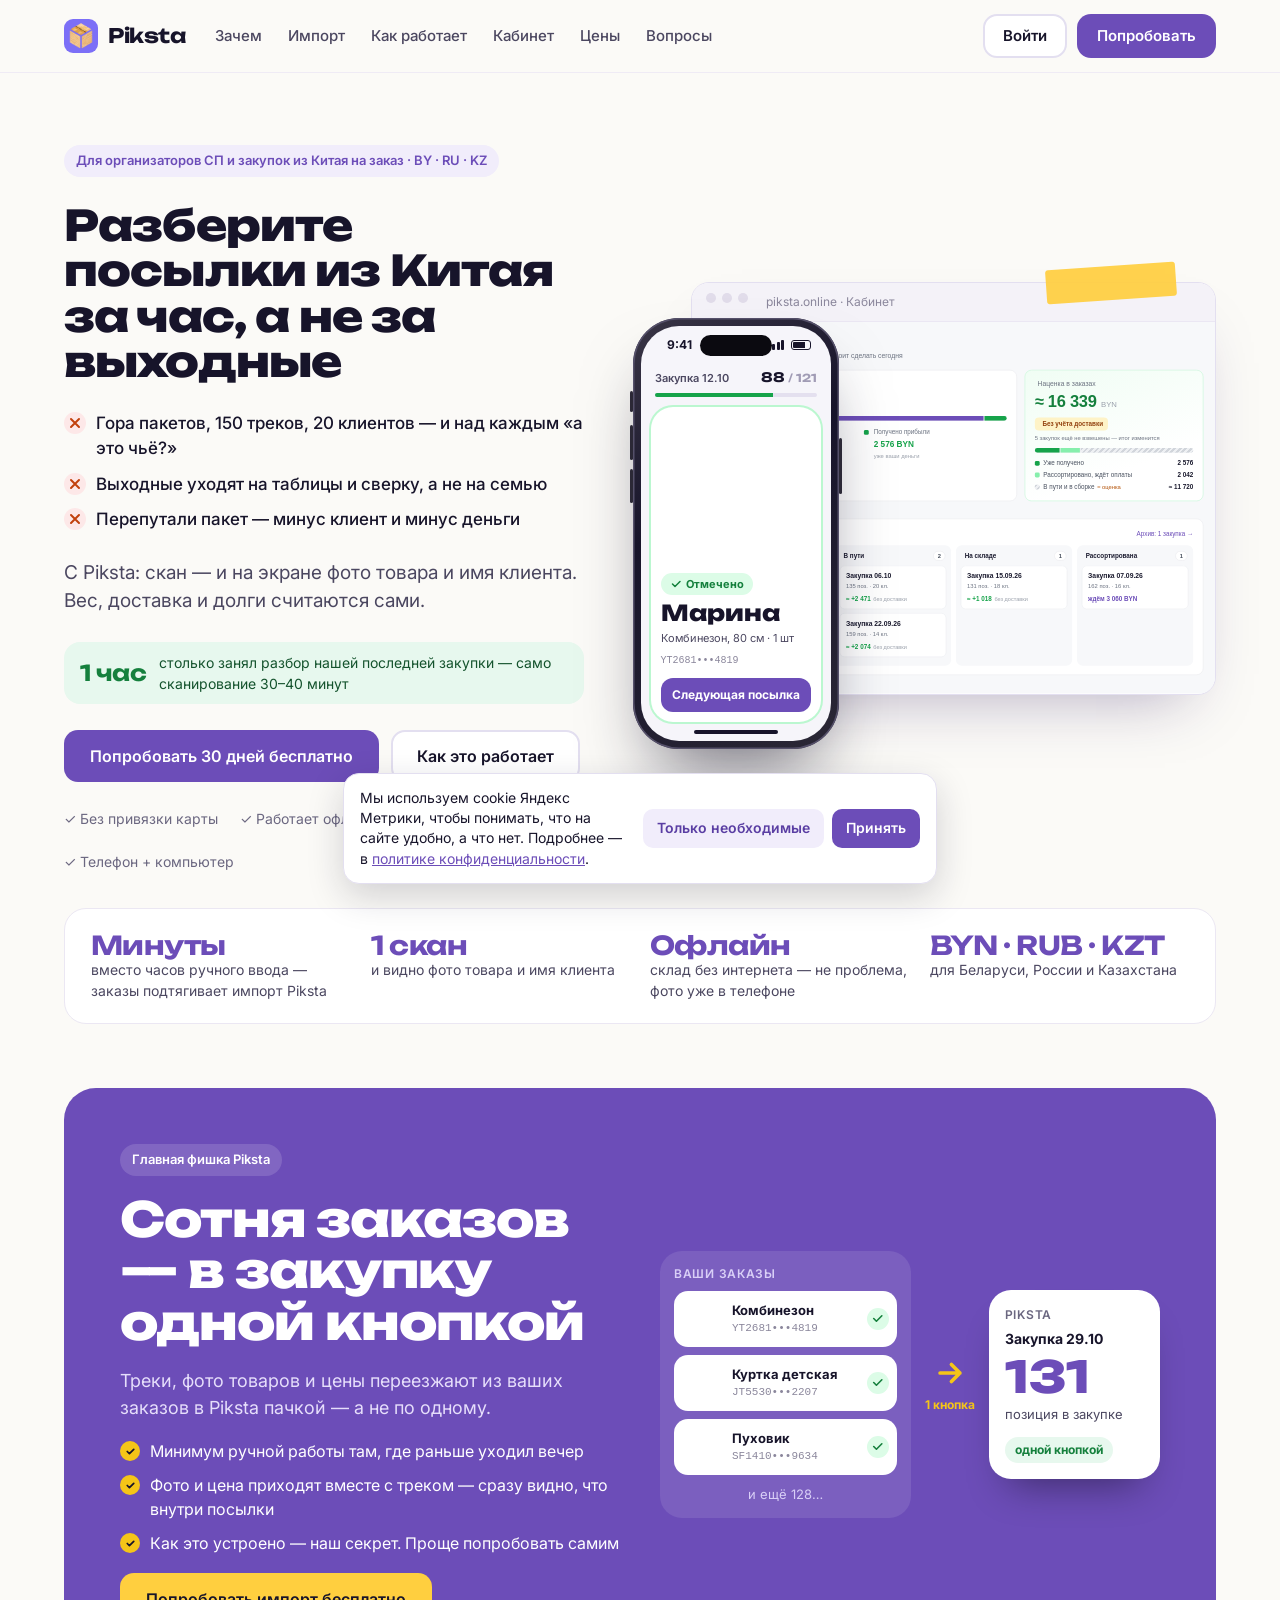
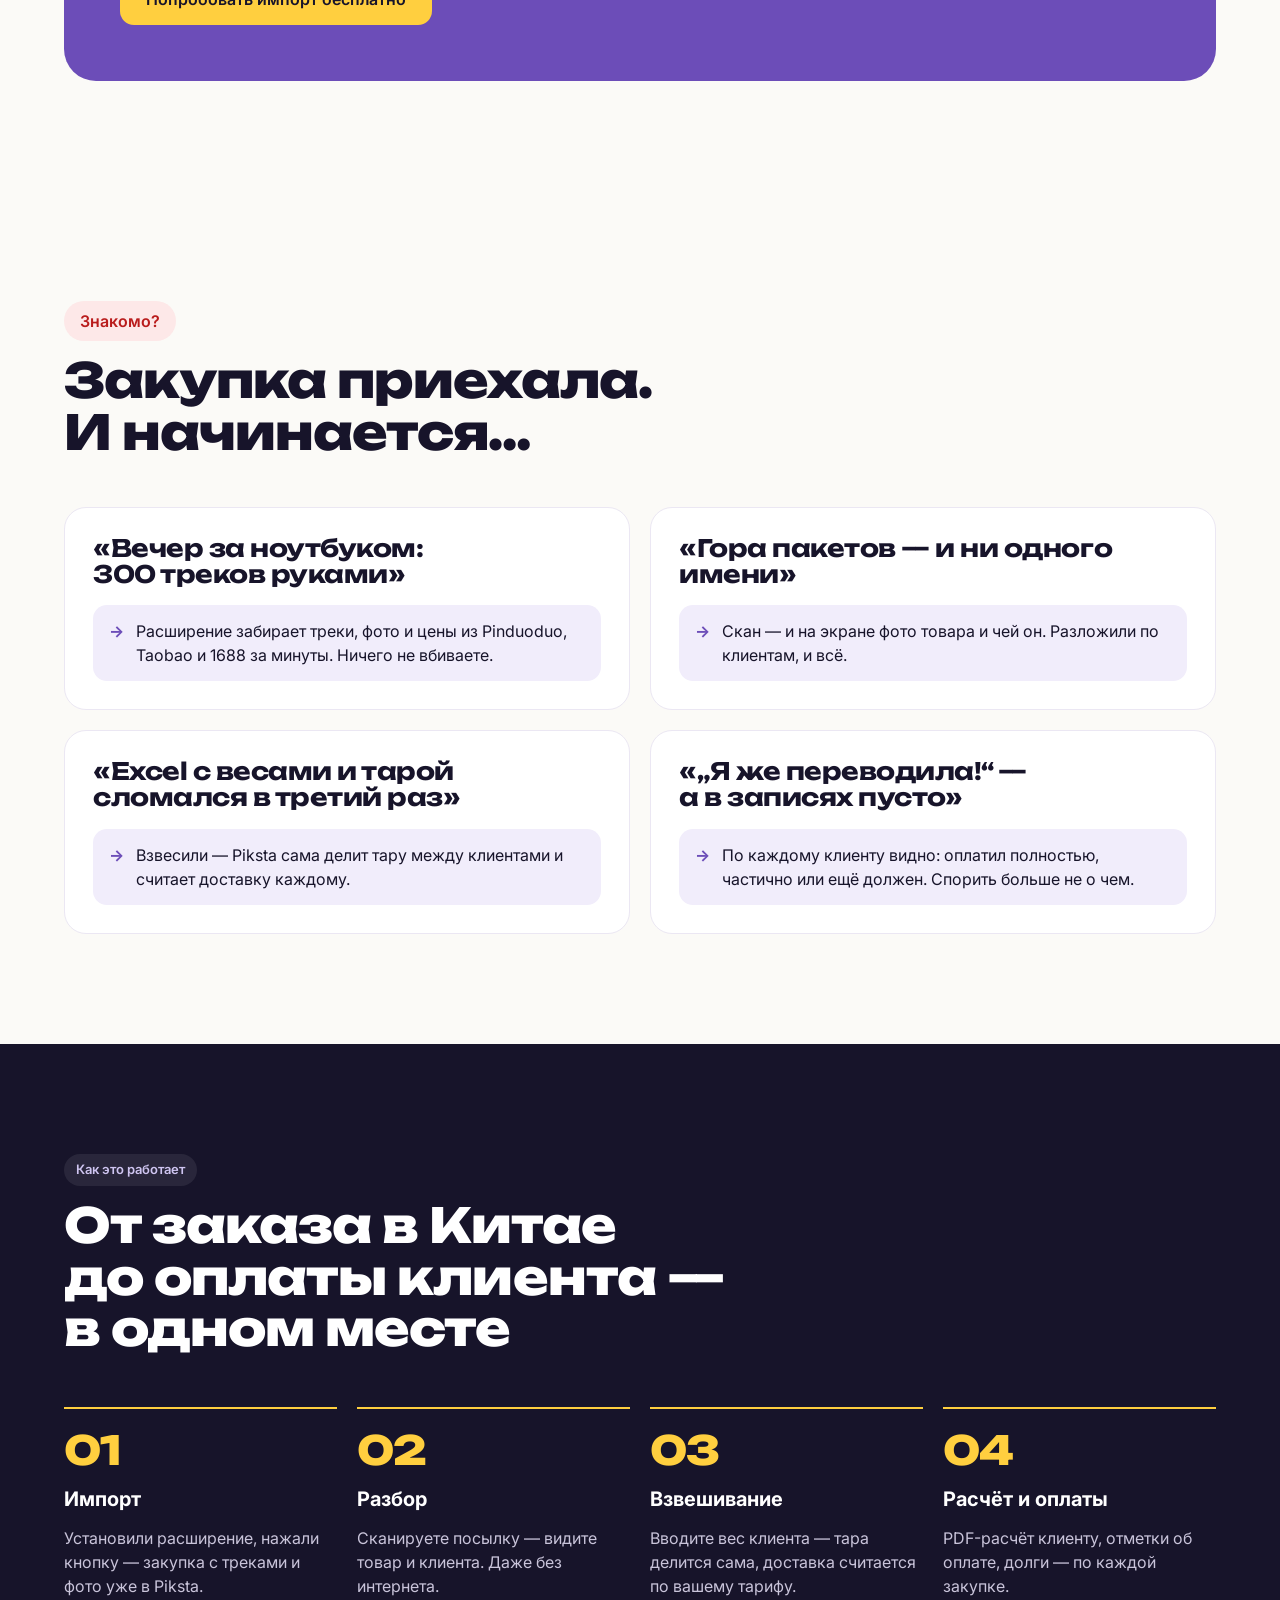
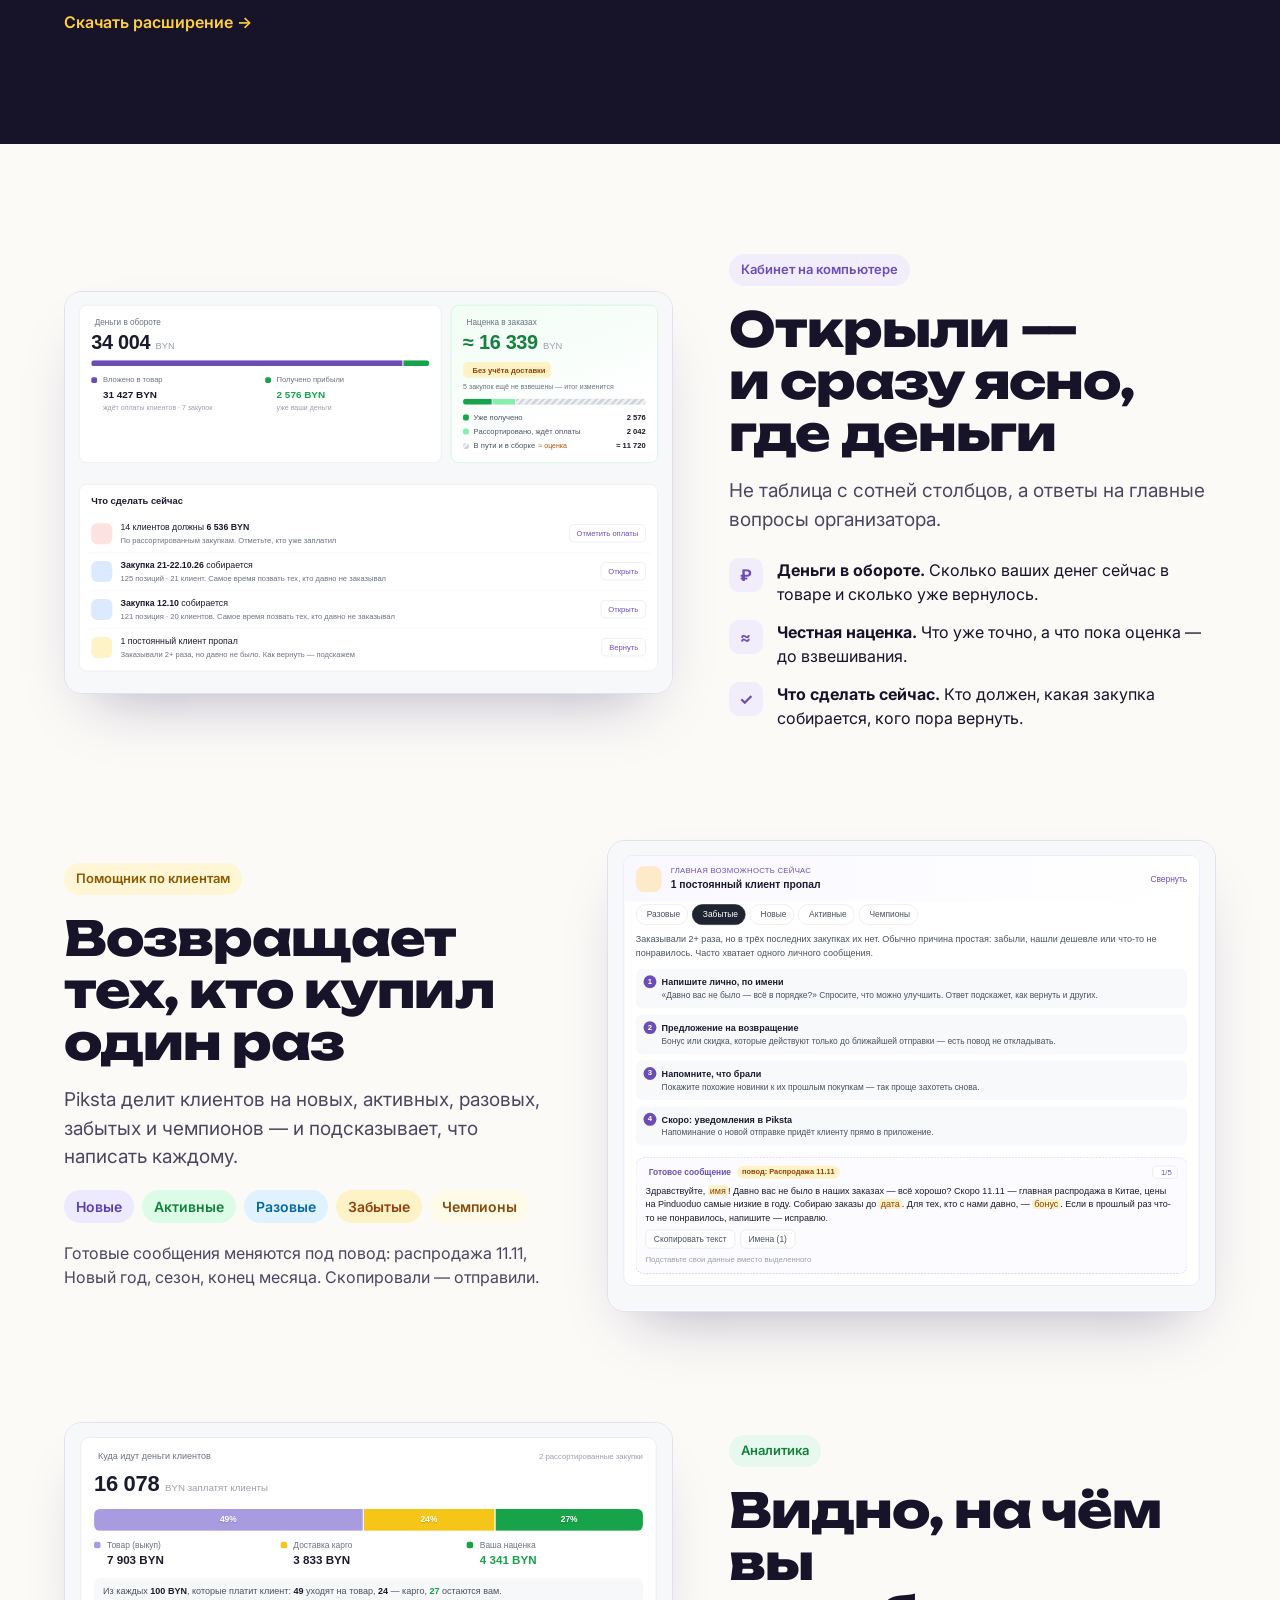
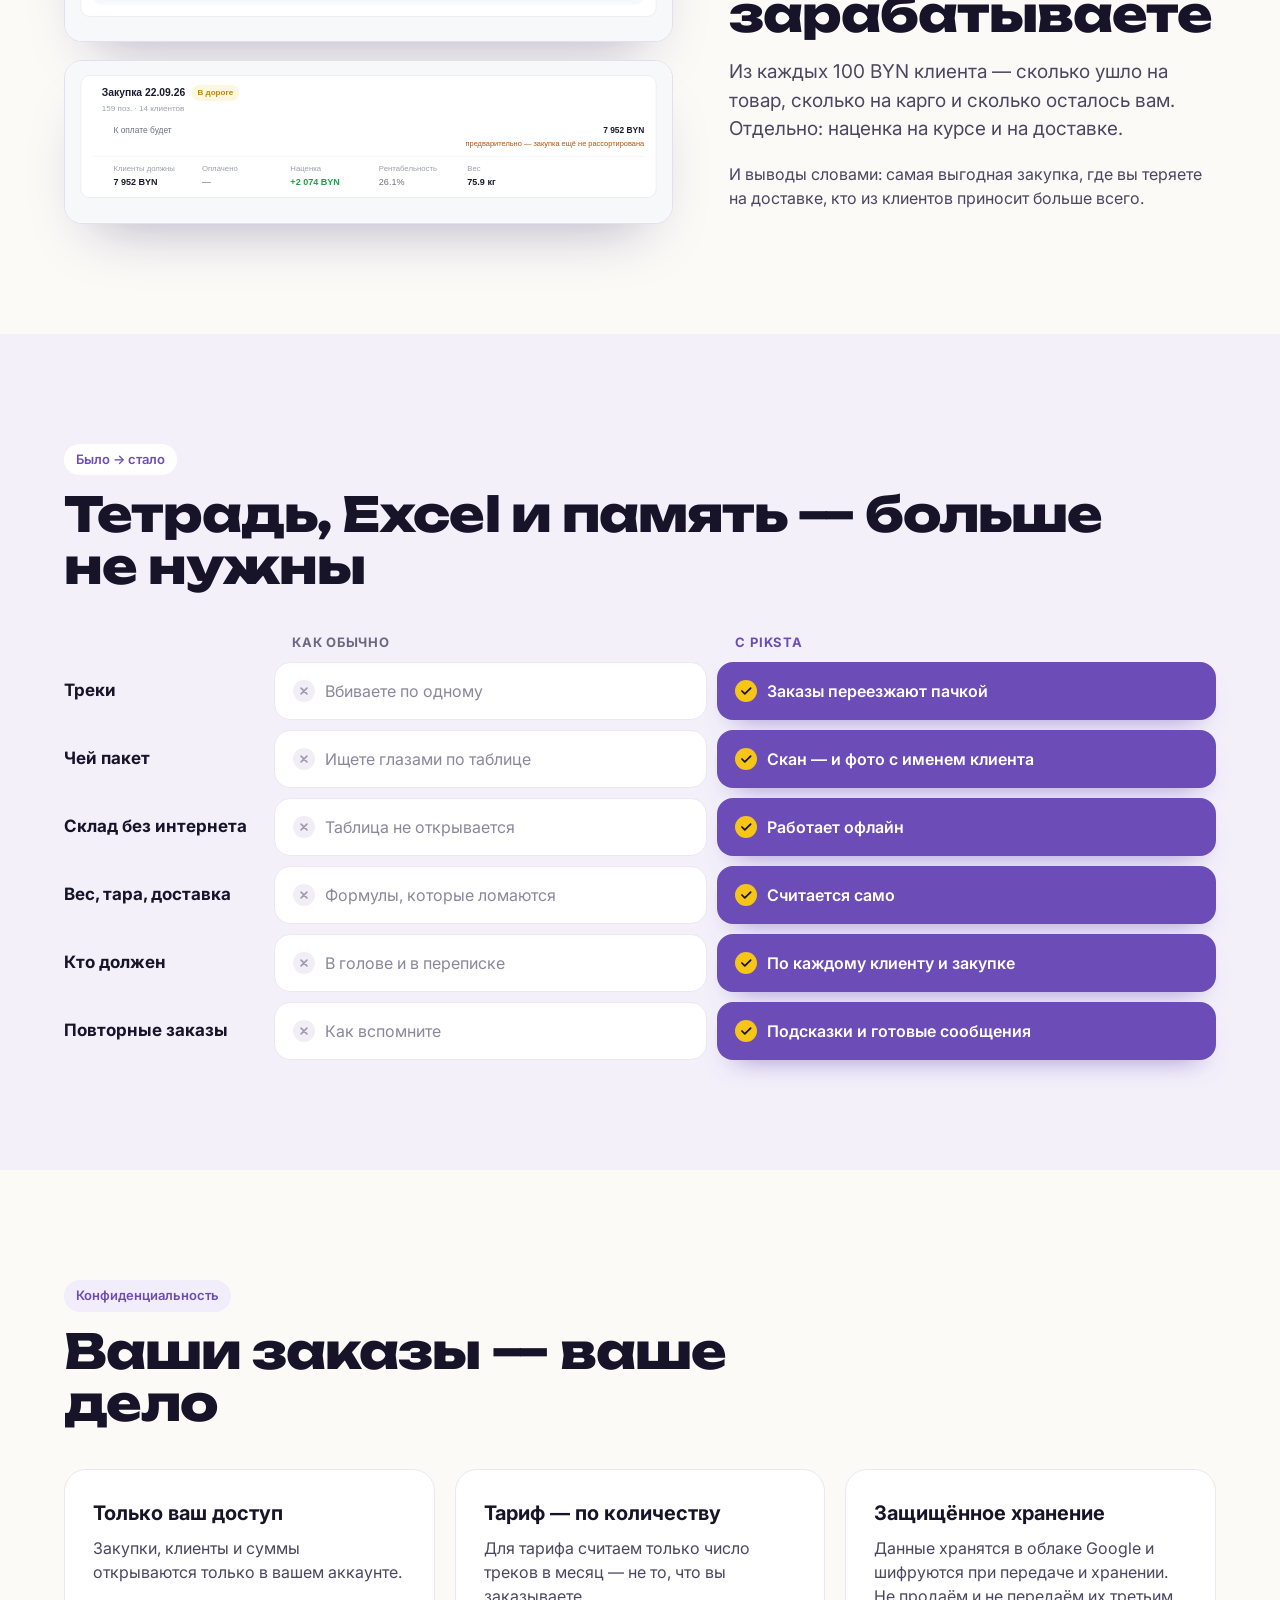
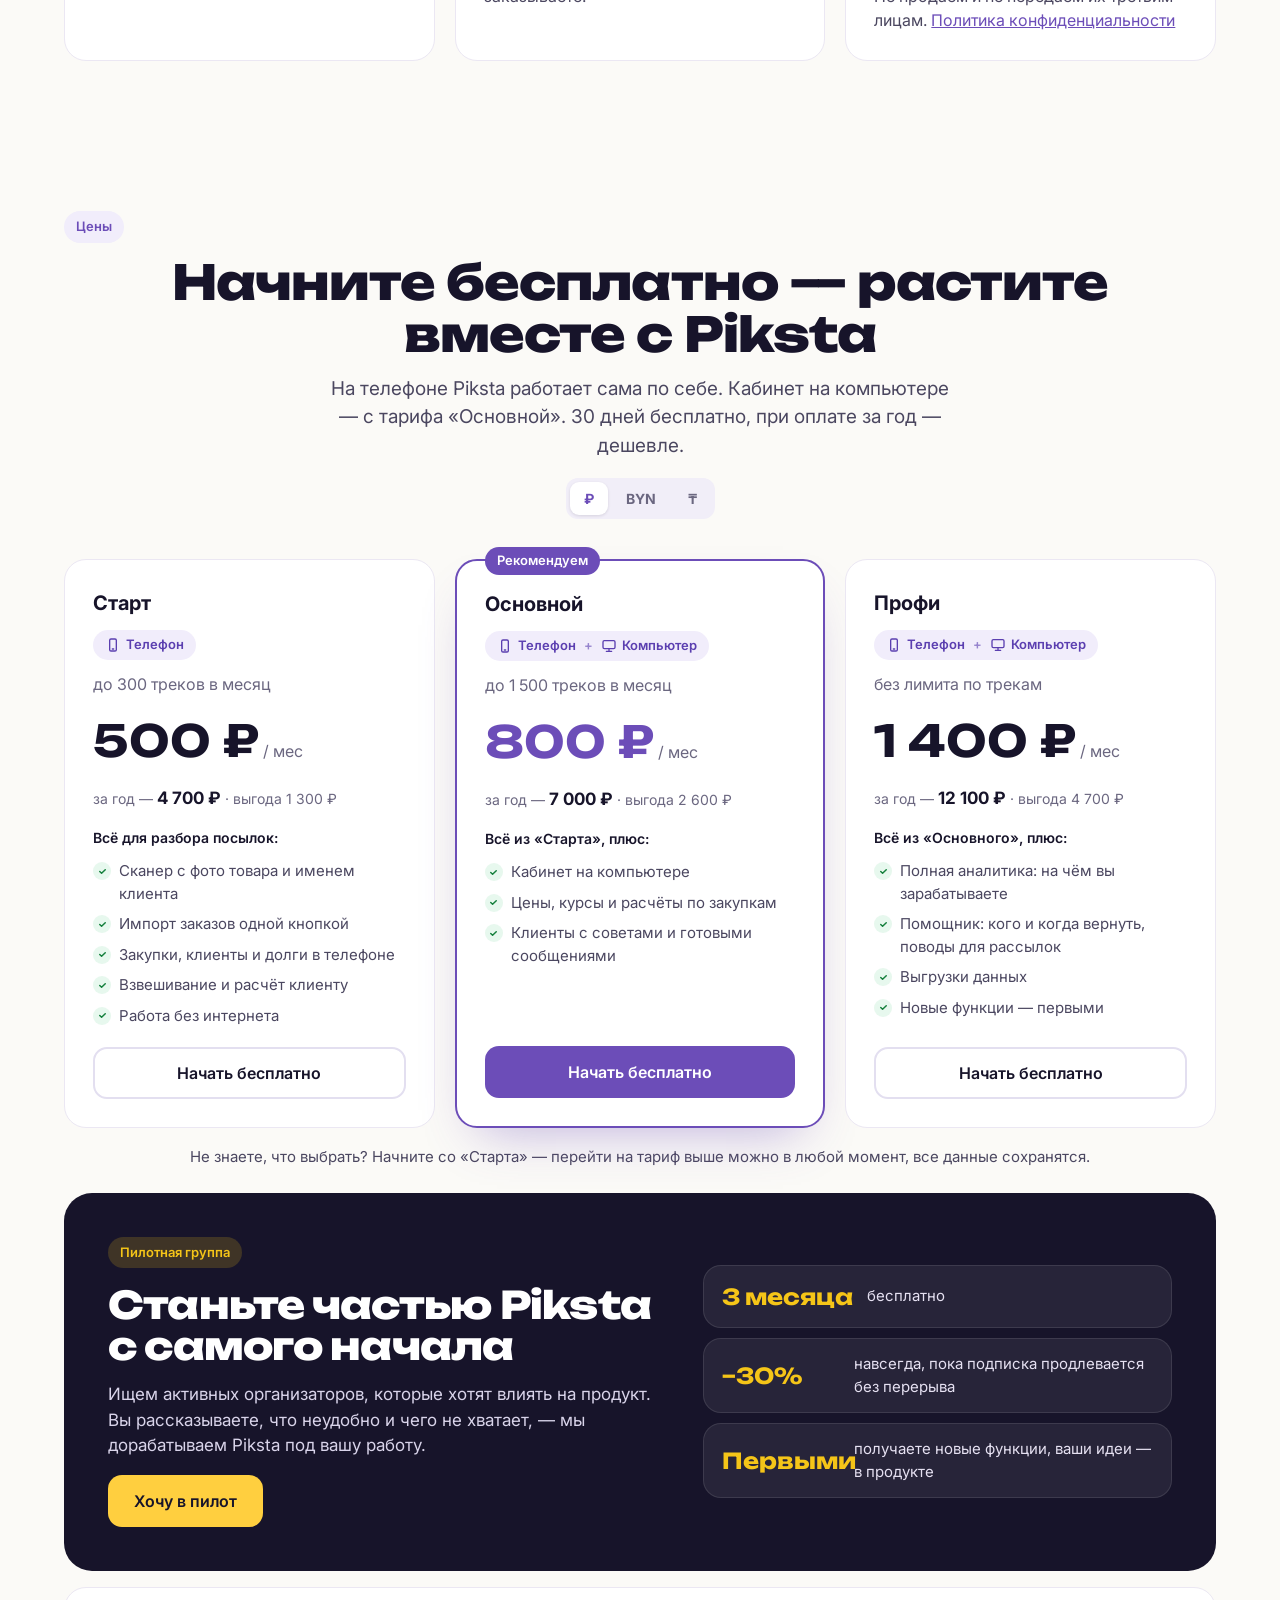
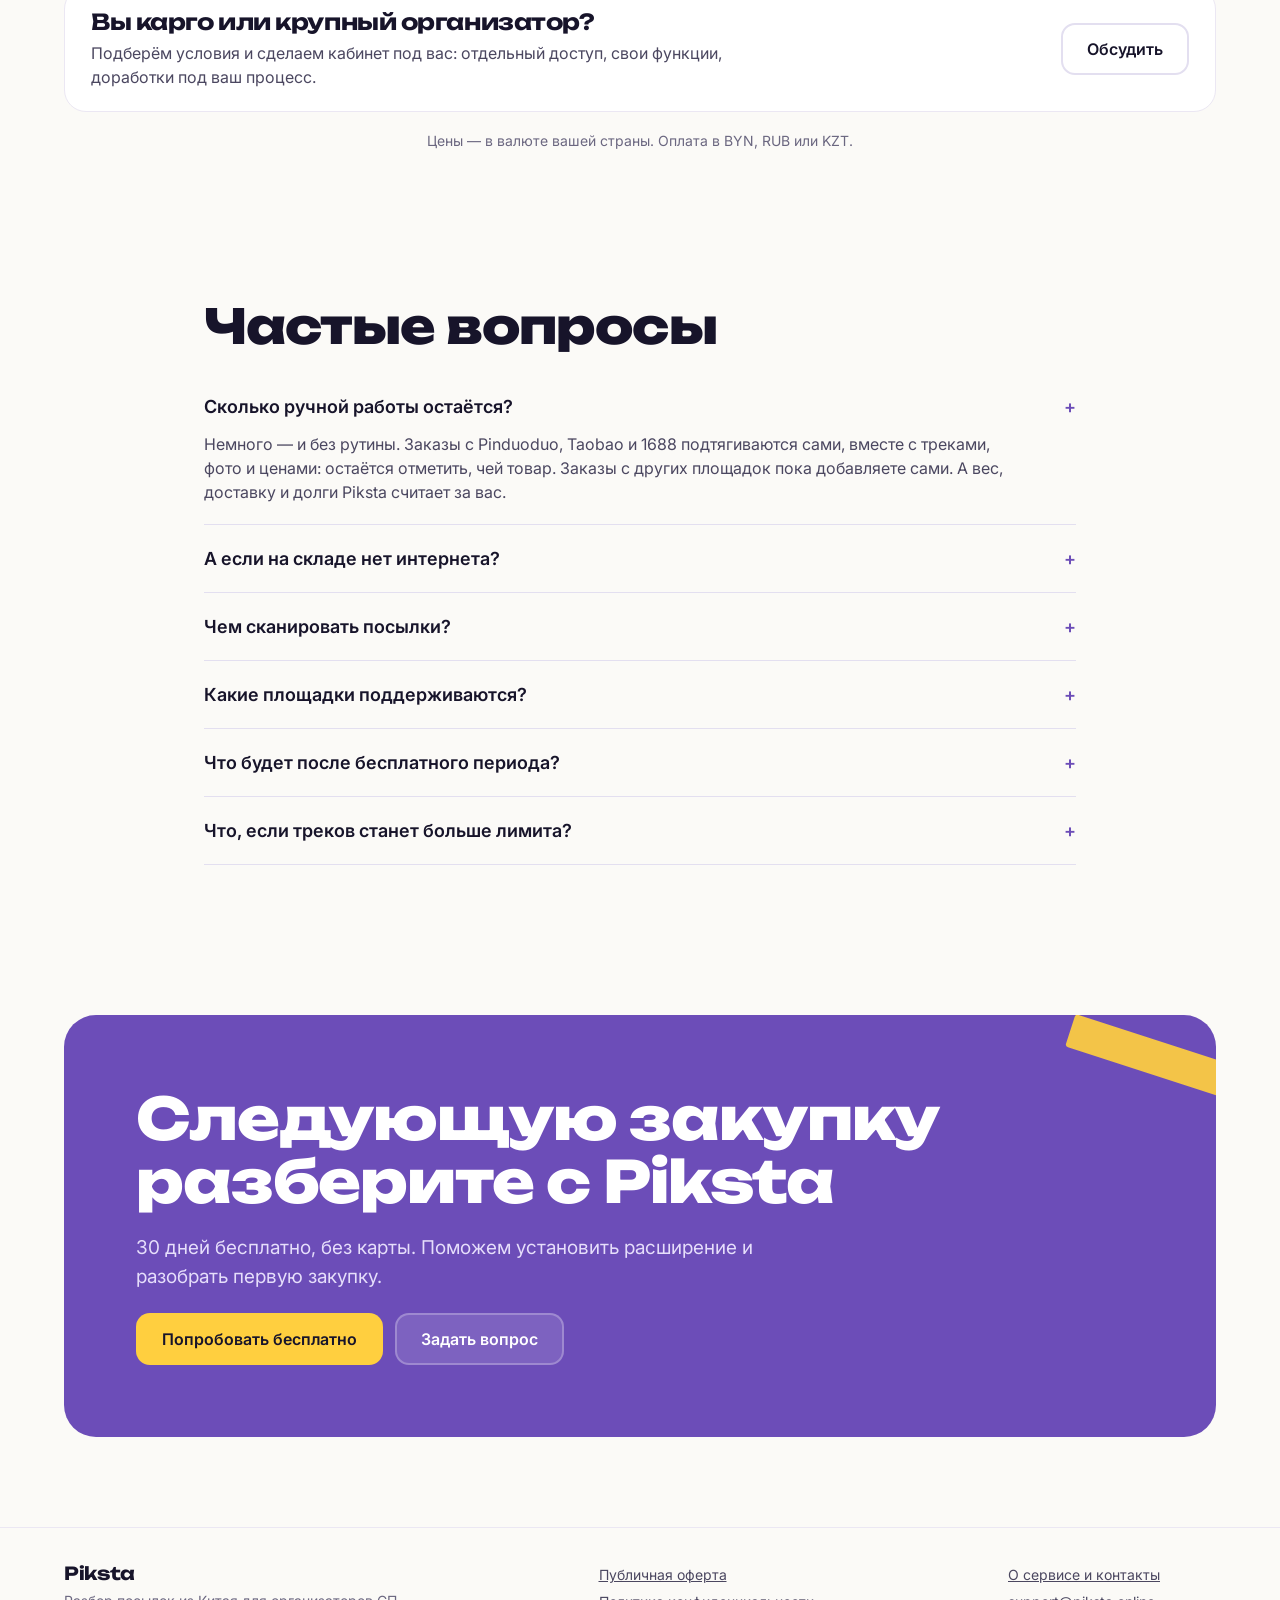
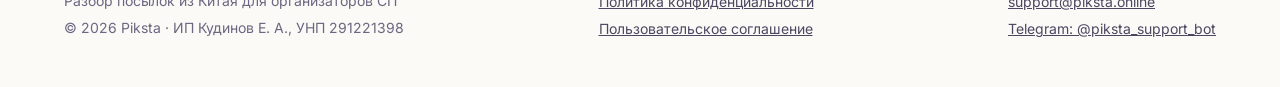
==== commit 2cb37b41: "Лендинг: фирменная коробка Piksta в шапке вместо контурного куба" ====
--- a/index.html
+++ b/index.html
@@ -202,7 +202,7 @@
 <header style="position: sticky; top: 0; z-index: 20; background: rgba(251,250,247,0.92); backdrop-filter: blur(10px); border-bottom: 1px solid #efebf5">
   <div class="wrap" style="display: flex; align-items: center; gap: 28px; min-height: 72px; flex-wrap: wrap">
     <a href="#top" style="display: flex; align-items: center; gap: 10px; text-decoration: none; color: #17142a">
-      <svg width="34" height="34" viewBox="0 0 34 34" aria-hidden="true"><rect width="34" height="34" rx="9" fill="#6C4DB8"></rect><path d="M17 8l8 4.5v9L17 26l-8-4.5v-9L17 8z M9 12.5l8 4.5 8-4.5 M17 17v9" fill="none" stroke="#fff" stroke-width="1.8" stroke-linejoin="round"></path></svg>
+      <img src="/icons/icon-192x192.png" width="34" height="34" alt="" style="border-radius: 9px; display: block">
       <span class="disp" style="font-size: 20px; font-weight: 700">Piksta</span>
     </a>
     <nav class="navlinks" style="display: flex; gap: 26px; font-size: 15px; font-weight: 500">
--- a/css/cabinet.css
+++ b/css/cabinet.css
@@ -666,7 +666,7 @@
 .cab-nw{display:inline-block;margin-left:4px;font-size:11px;font-weight:600;color:#92400e;background:#fef3c7;border-radius:999px;padding:2px 8px}
 @container (max-width:900px){.cab-wg{grid-template-columns:minmax(0,1fr)}.cab-wg-side{position:static}.cab-cs{grid-template-columns:minmax(0,1fr)}}
 /* Товары и цены: таблица не растягивается на весь экран (03.11.2026) */
-.cab-items-wrap{max-width:1040px}
+.cab-items-wrap{max-width:none}   /* «Товары и цены» — на всю ширину (06.11.2026) */
 .cab-items-t td{vertical-align:middle}
 /* Тариф и оплата в Кабинете — как в мобильной (03.11.2026) */
 .ctf{max-width:1080px;white-space:normal}.ctf *{white-space:normal}.ctf .ctf-tag,.ctf-seg button{white-space:nowrap}
@@ -903,3 +903,22 @@
 
 /* «+ Добавить позицию» в «Товарах и ценах» закупки (06.11.2026) */
 .cab-add-pos{height:38px;padding:0 16px;font-weight:600;white-space:nowrap}
+
+/* «Товары и цены»: постоянная верхняя строка + плашки площадок второй строкой (06.11.2026) */
+.cab-items-bar{display:flex;gap:10px;align-items:center;flex-wrap:wrap;margin-bottom:12px}
+.cab-items-q{flex:1 1 220px;min-width:180px;max-width:420px}
+.cab-items-sort{display:flex;gap:6px;margin-left:auto;flex-wrap:nowrap}
+.cab-items-wrap .cab-mk-chips{margin:-2px 0 12px}
+
+/* Кнопка «Расширение»: устаревшая версия (1.10.5) */
+.cab-nav-ext{position:relative}
+.cab-nav-ext.old{background:linear-gradient(135deg,#ea580c,#f59e0b);box-shadow:0 4px 12px rgba(234,88,12,.3)}
+.cab-nav-ext.old .tx small{opacity:1;font-weight:600}
+.cab-nav-ext.old .mks,.cab-nav-ext.old .dl{display:none}
+.cab-nav-ext .upd{display:inline-block;align-self:flex-start;margin-top:6px;background:#fff;color:#c2410c;font-size:11.5px;font-weight:800;border-radius:6px;padding:2px 8px}
+.cab-nav-ext .dot{position:absolute;top:8px;right:8px;width:9px;height:9px;border-radius:5px;background:#fff;box-shadow:0 0 0 3px rgba(255,255,255,.35)}
+.cab-mini .cab-nav-ext .upd{display:none}
+/* «Почистить названия» */
+.cab-nf-list{max-height:52vh;overflow:auto;border:1px solid #ebe7f3;border-radius:10px;margin-bottom:10px}
+.cab-nf{display:flex;align-items:center;gap:10px;padding:8px 12px;border-bottom:1px solid #f2eff8;font-size:14px}
+.cab-nf:last-child{border-bottom:none}.cab-nf .f{color:#8a85a0;text-decoration:line-through;flex:1;min-width:0}.cab-nf i{color:#a78bfa;flex:none}.cab-nf b{flex:1;min-width:0;color:#17142a}
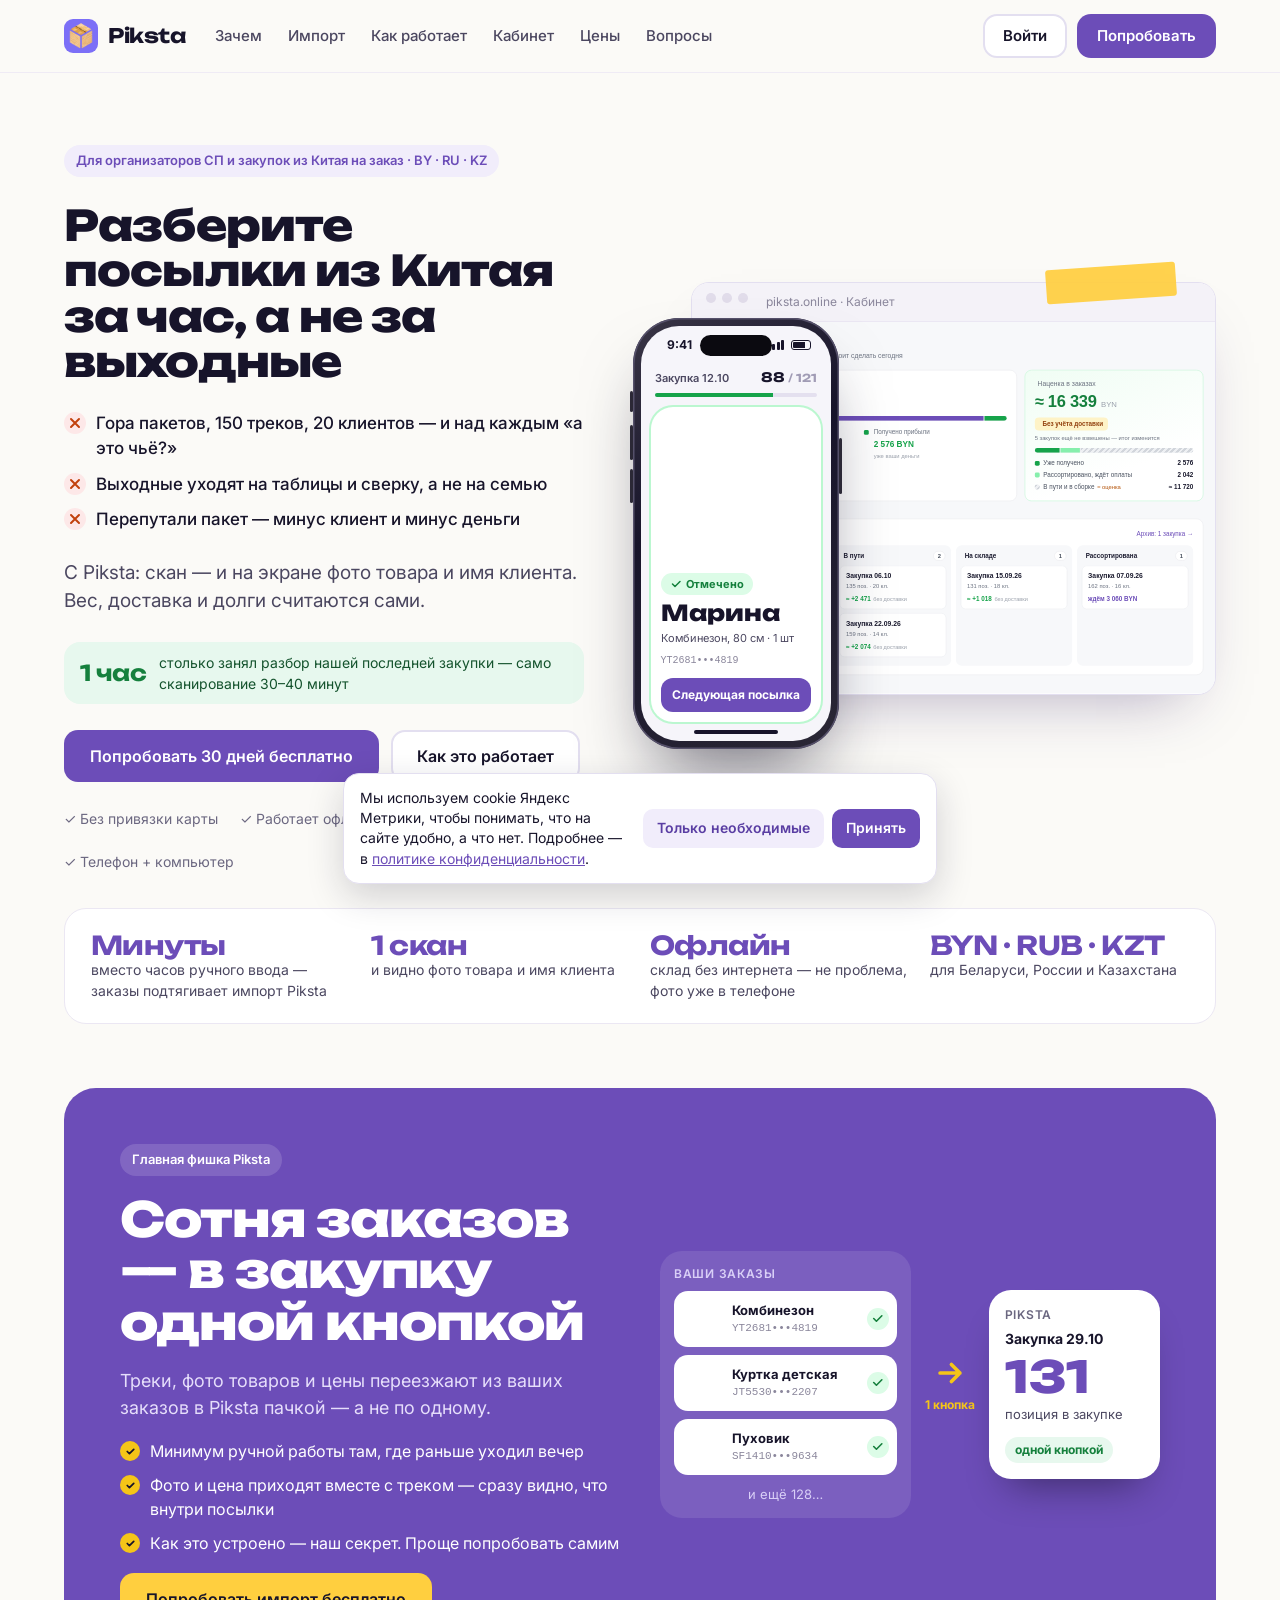
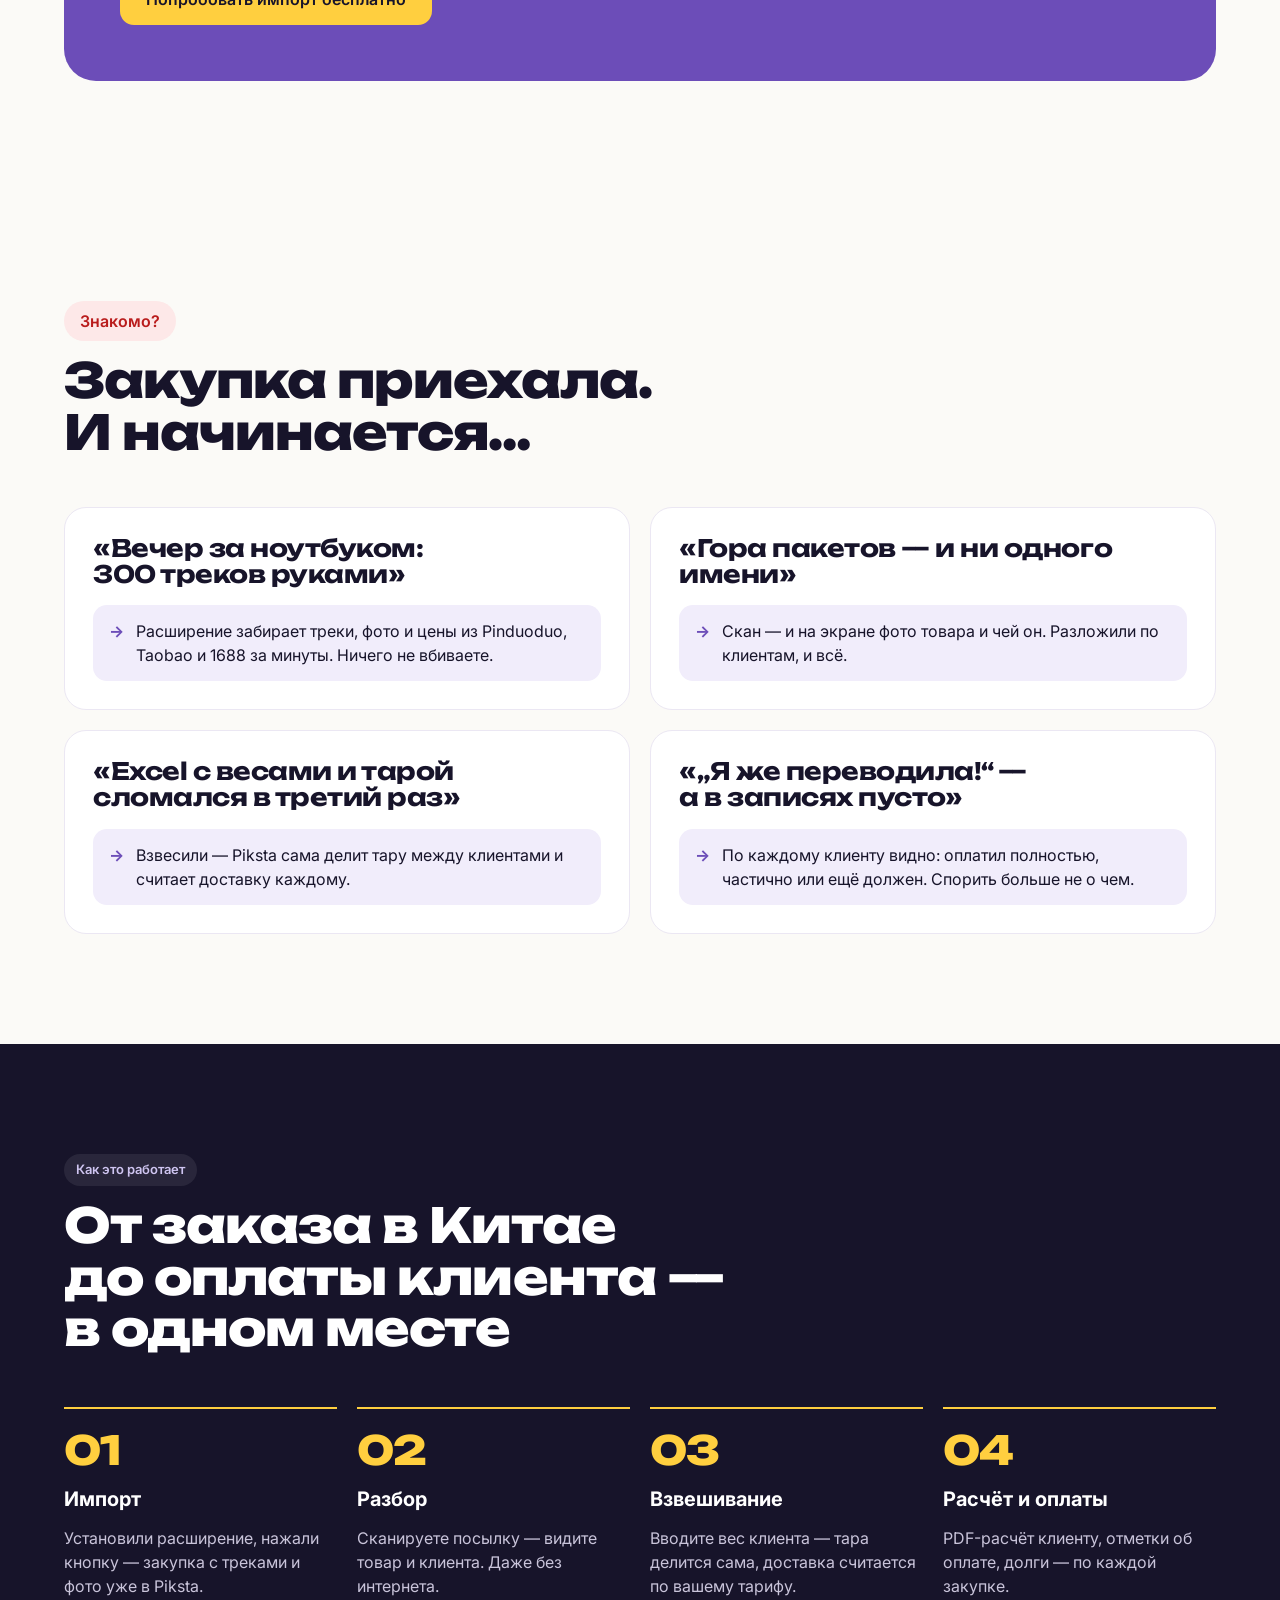
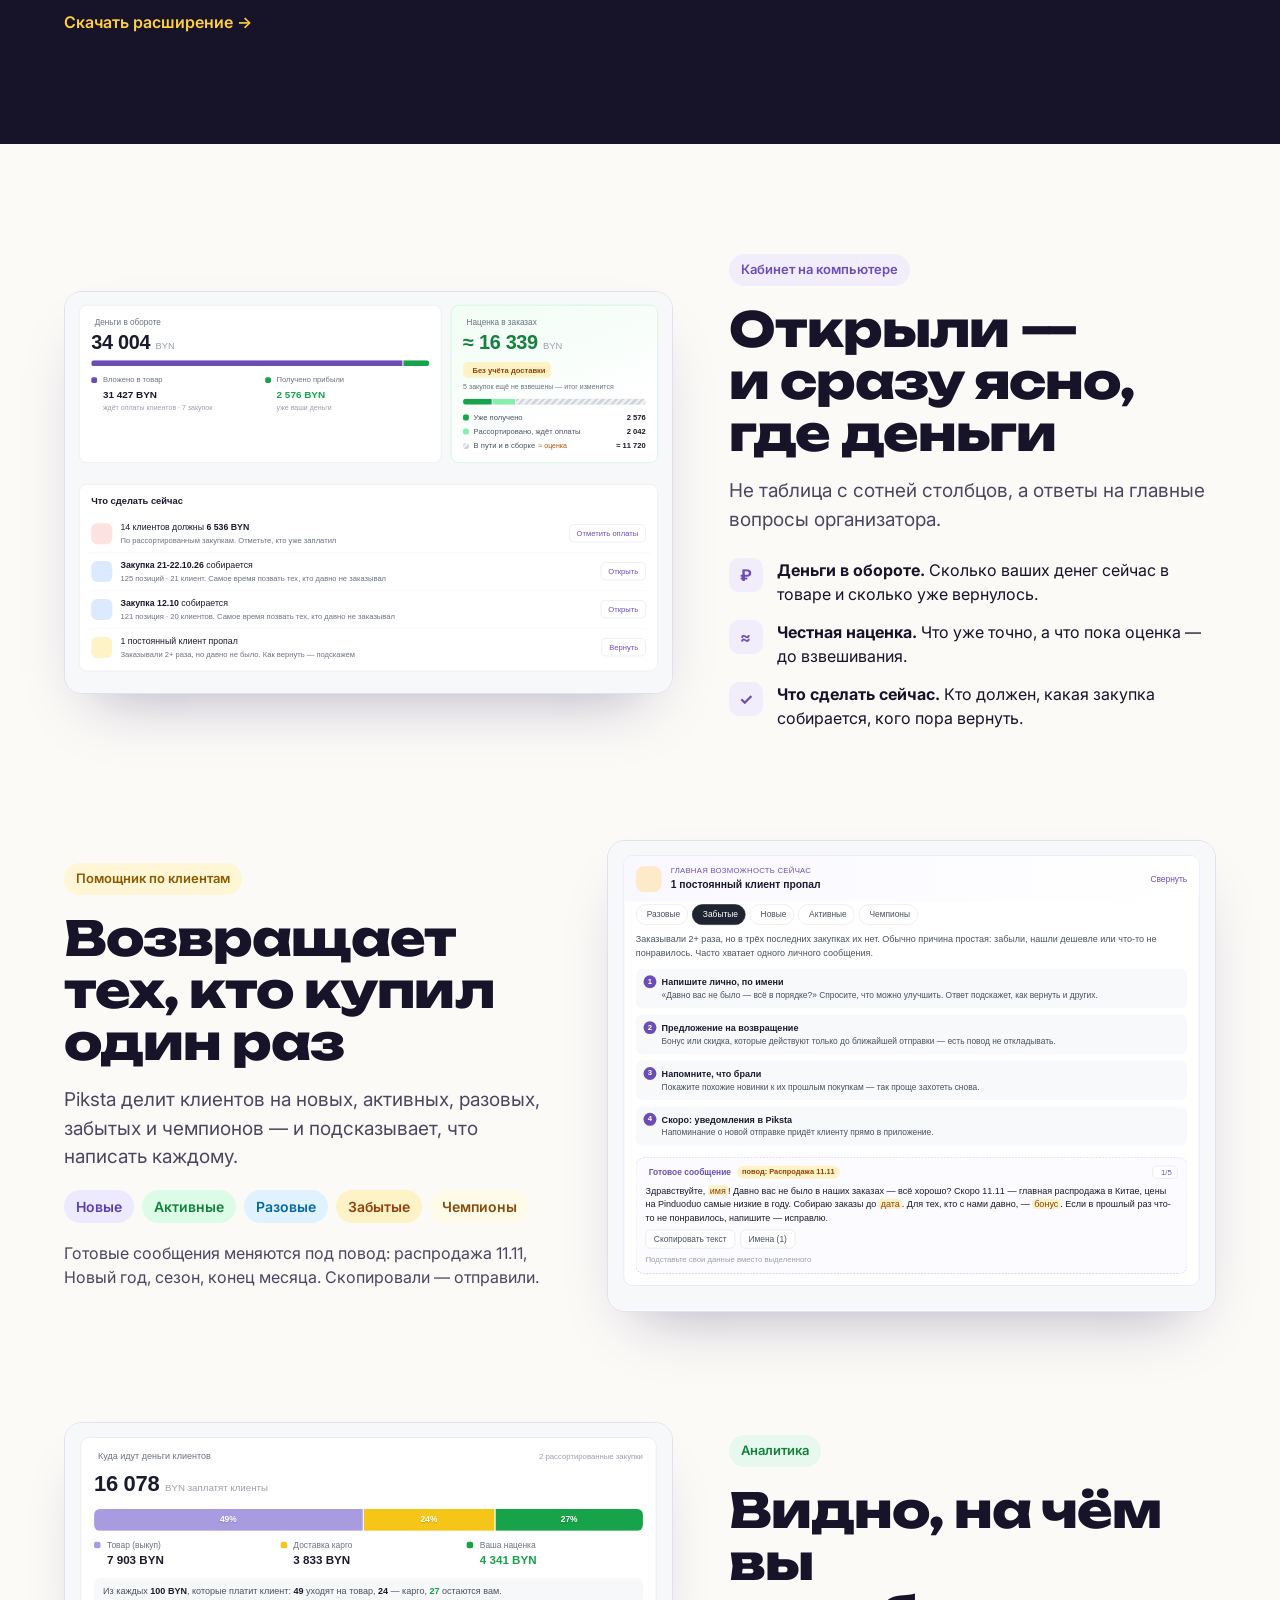
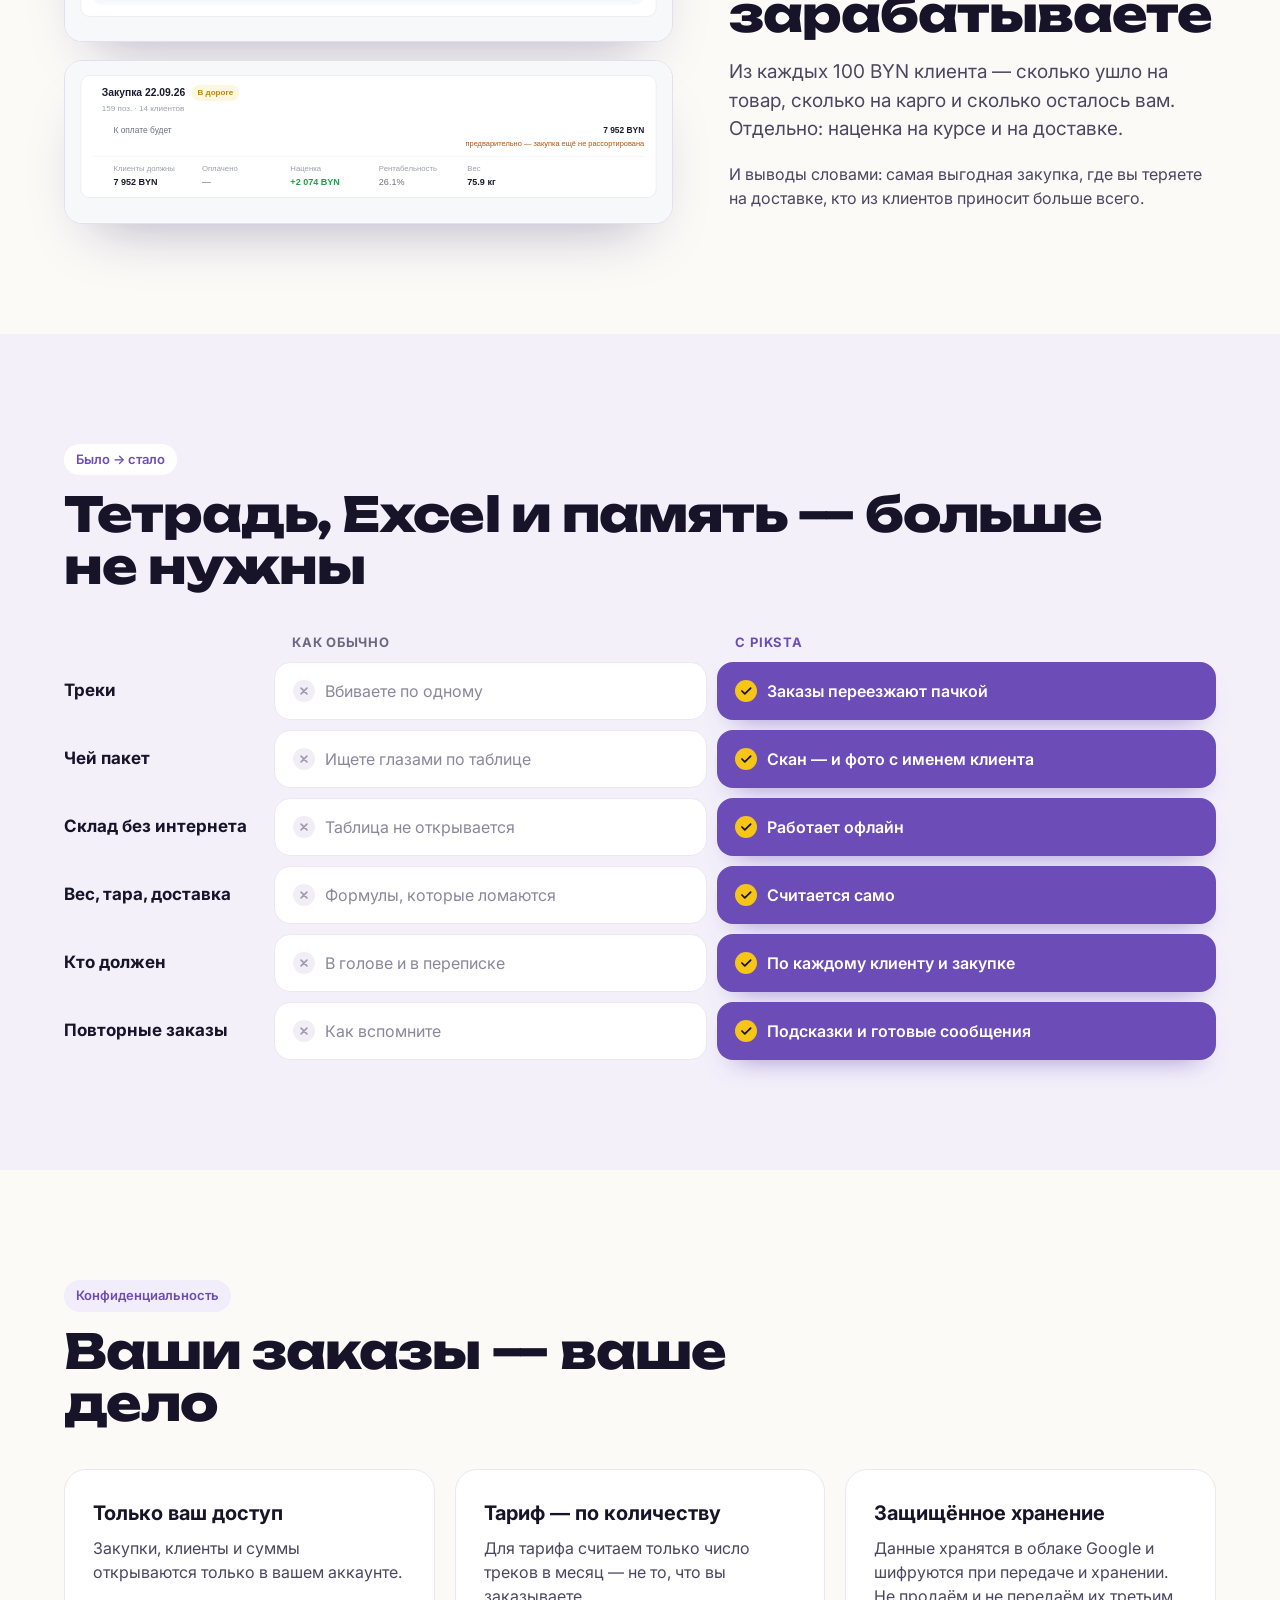
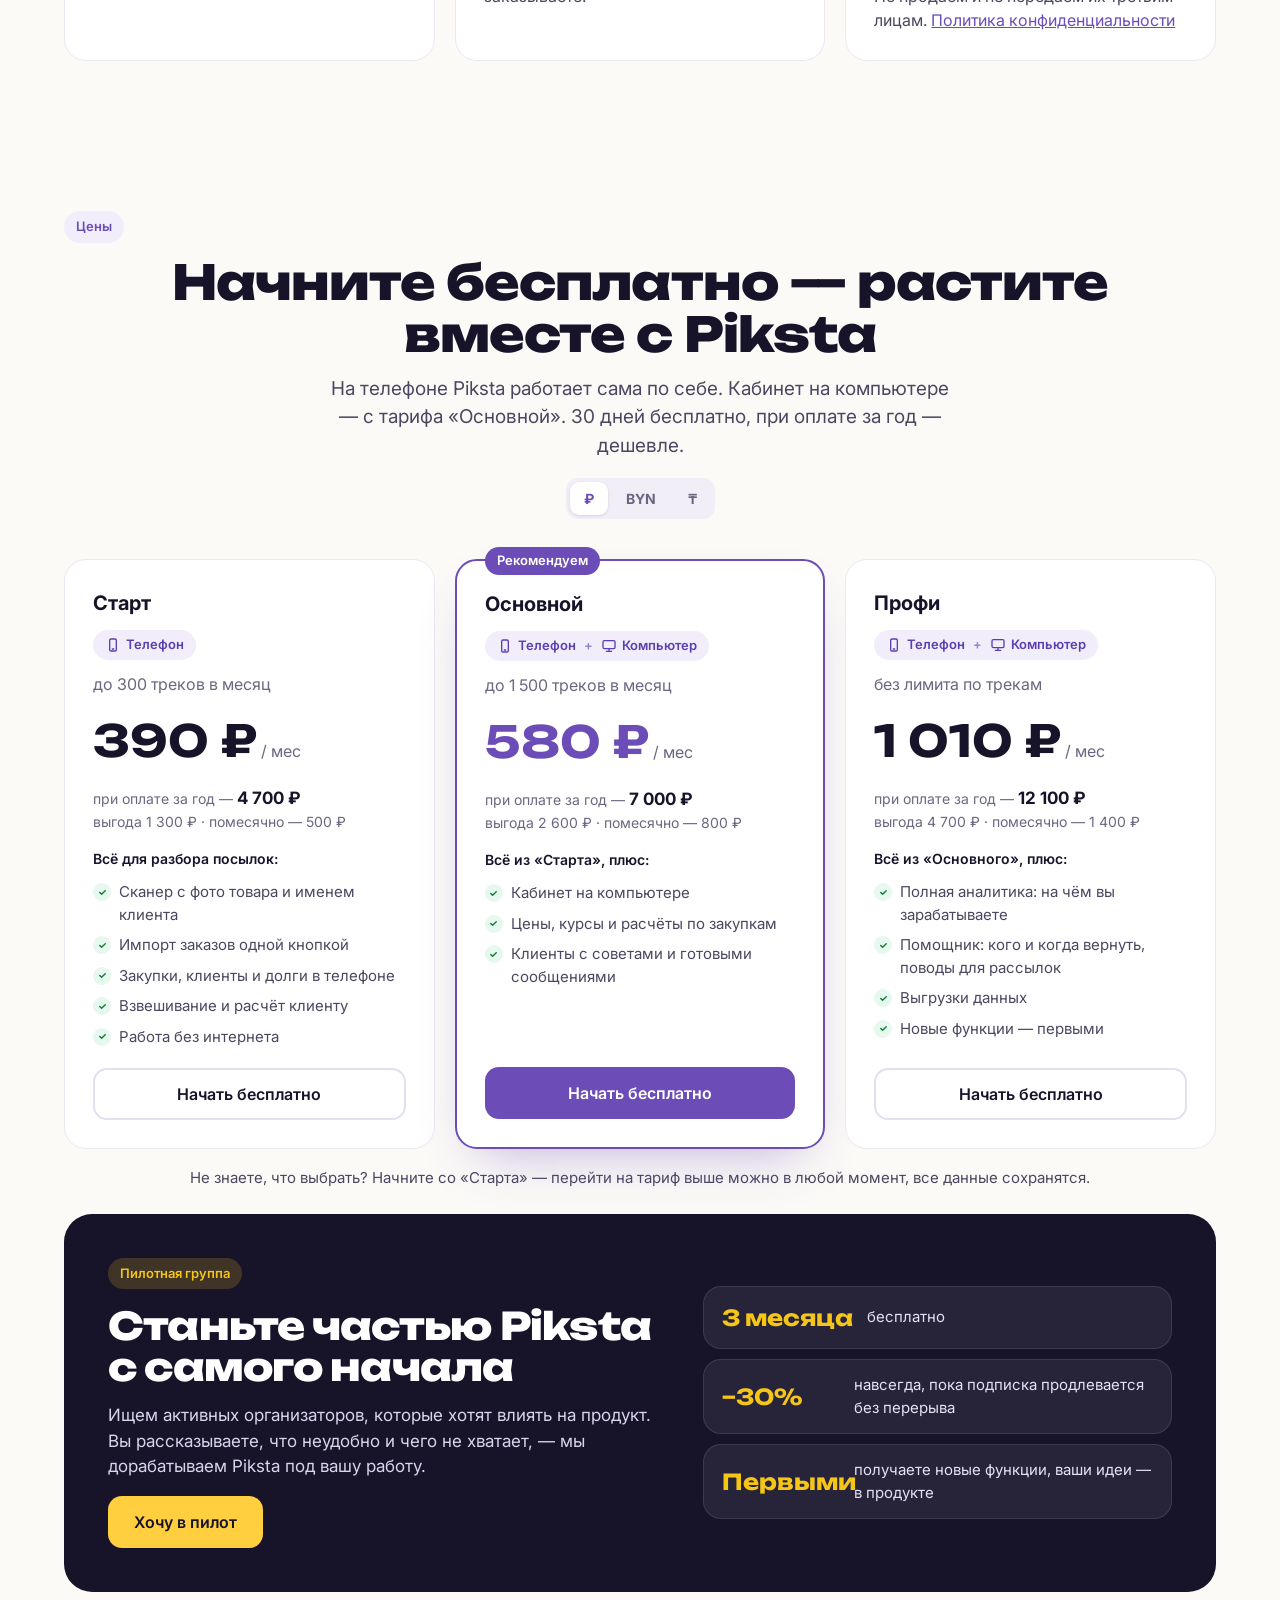
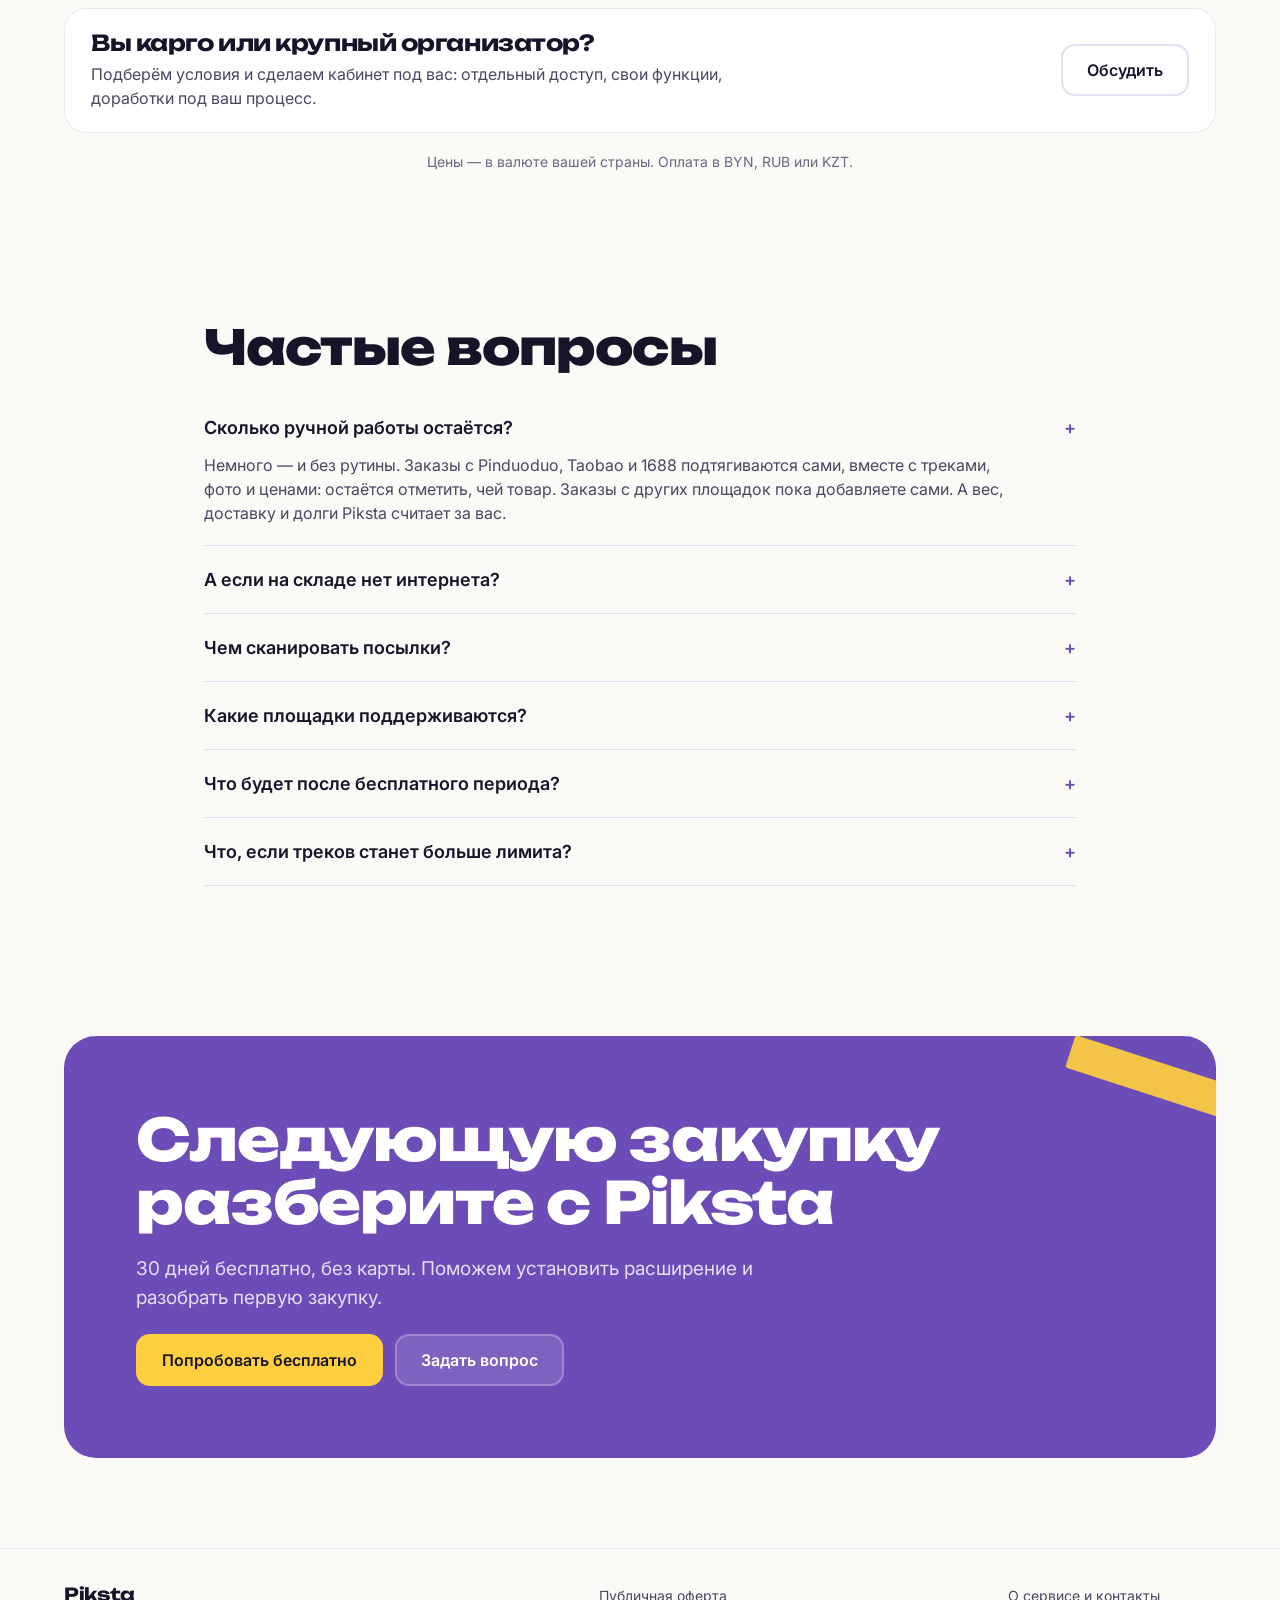
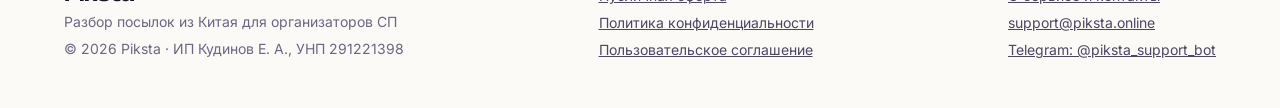
==== commit 03b39dad: "Лендинг: цена крупно — в месяц при оплате за год" ====
--- a/index.html
+++ b/index.html
@@ -678,10 +678,12 @@
         cur = c;
         var p = prices(SYM[c] ? c : 'RUB');
         ['start', 'main', 'pro'].forEach(function (k) {
-          var m = p[k][0], y = p[k][1], save = m * 12 - y;
+          // (07.11.2026, Егор) Крупно — сколько выходит в месяц при оплате за год (как в приложении: pkMo в js/mtariff.js),
+          // ниже — сумма за год, выгода и цена помесячно
+          var m = p[k][0], y = p[k][1], save = m * 12 - y, mo = c === 'BYN' ? Math.round(y / 12) : Math.round(y / 120) * 10;
           var a = document.querySelector('[data-pm="' + k + '"]'), b = document.querySelector('[data-py="' + k + '"]');
-          if (a) a.textContent = f(m) + ' ' + p.s;
-          if (b) b.innerHTML = 'за год — <b style="font-family: Inter, sans-serif; color: #17142a; font-size: 17px">' + f(y) + ' ' + p.s + '</b>' + (save > 0 ? ' · выгода ' + f(save) + ' ' + p.s : '');
+          if (a) a.textContent = f(mo) + ' ' + p.s;
+          if (b) b.innerHTML = 'при оплате за год — <b style="font-family: Inter, sans-serif; color: #17142a; font-size: 17px">' + f(y) + '\u00a0' + p.s + '</b><br>' + (save > 0 ? 'выгода ' + f(save) + '\u00a0' + p.s + ' · ' : '') + 'помесячно — ' + f(m) + '\u00a0' + p.s;
         });
         document.querySelectorAll('#curSw button').forEach(function (x) { x.setAttribute('aria-pressed', String(x.dataset.cur === c)); });
       }
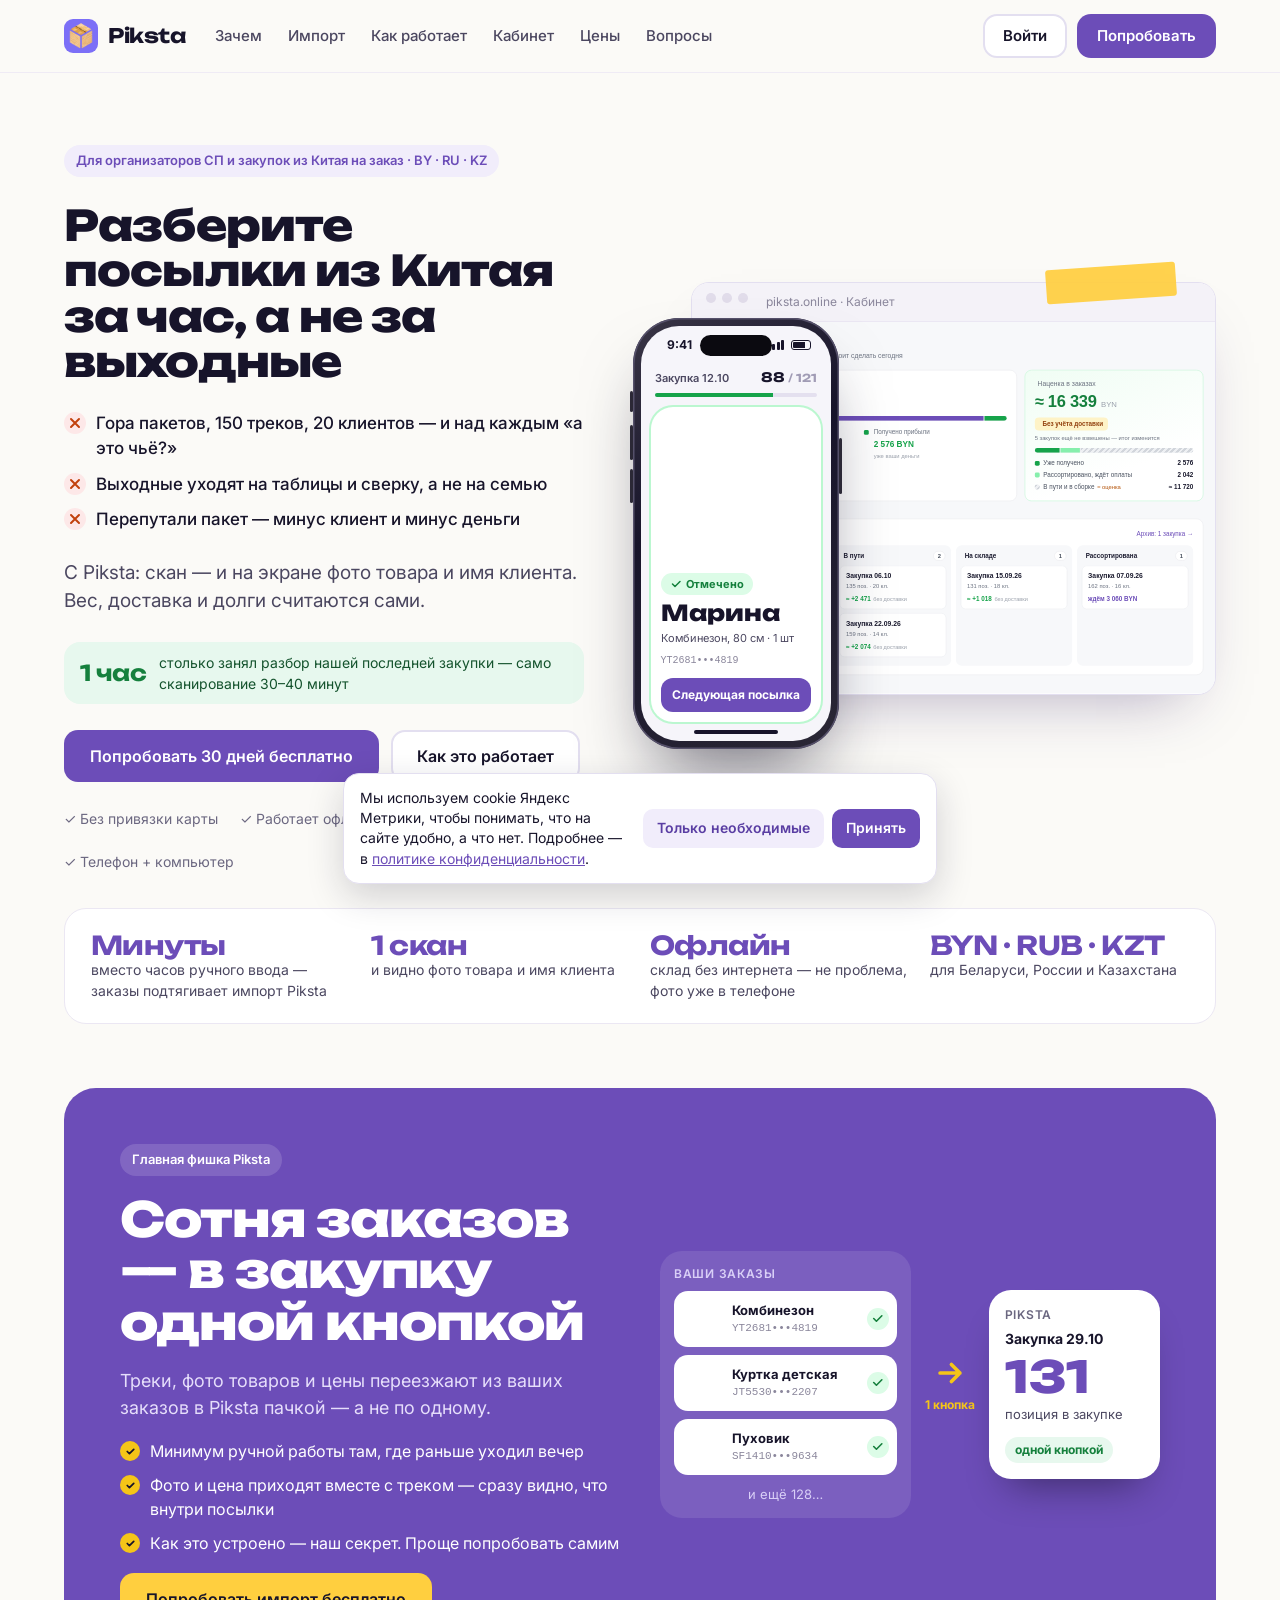
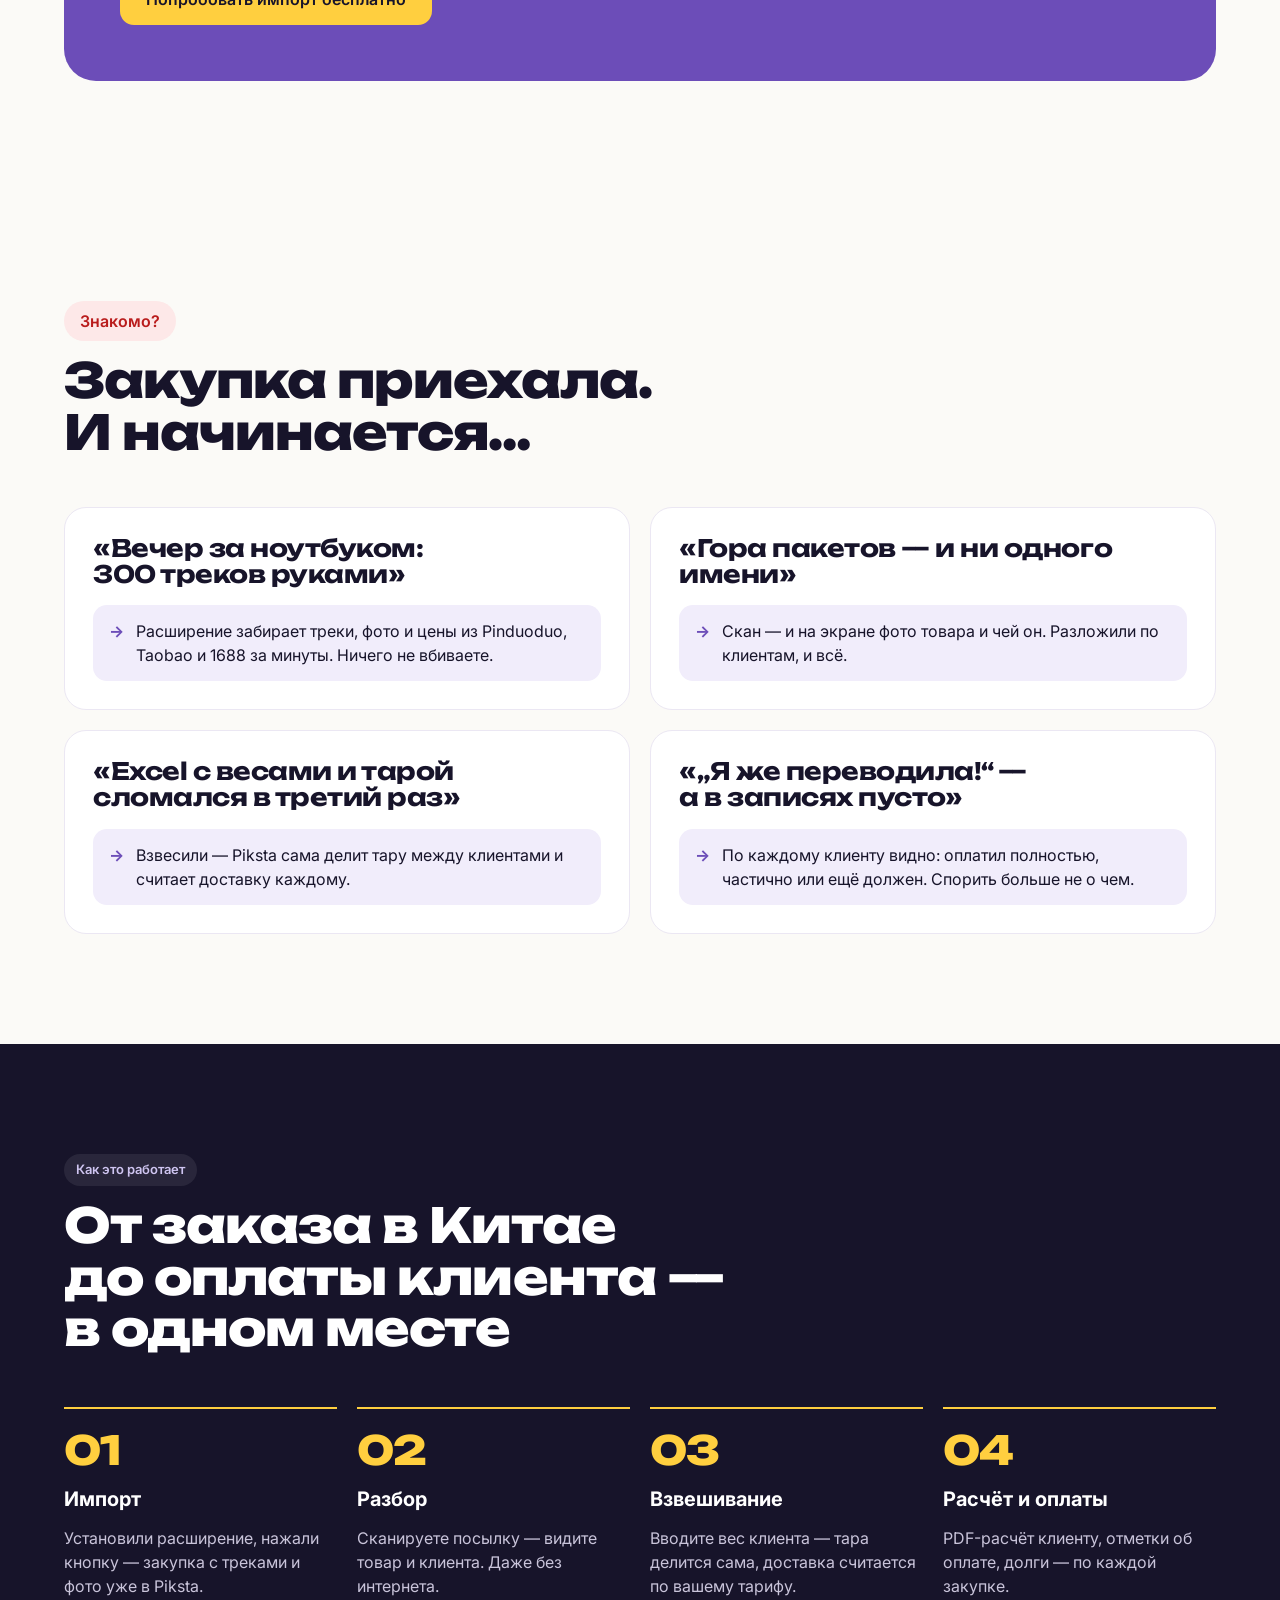
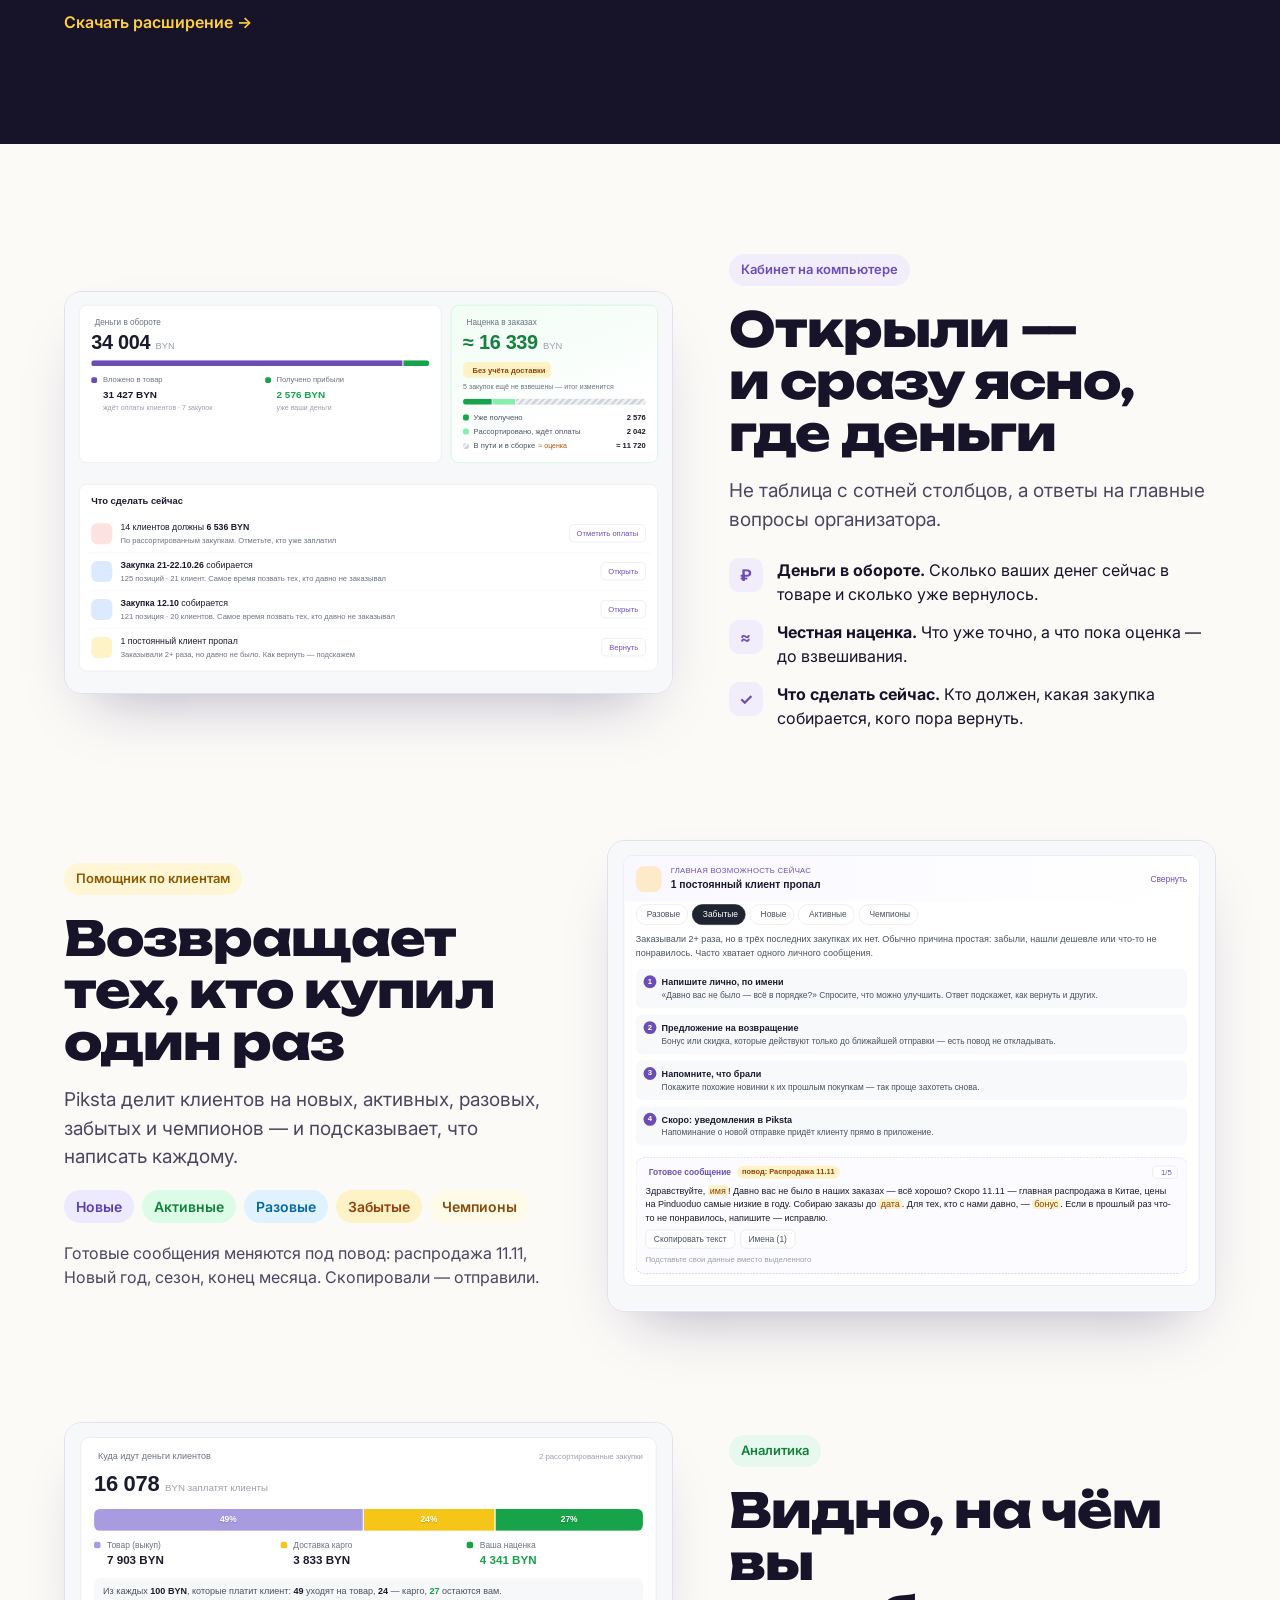
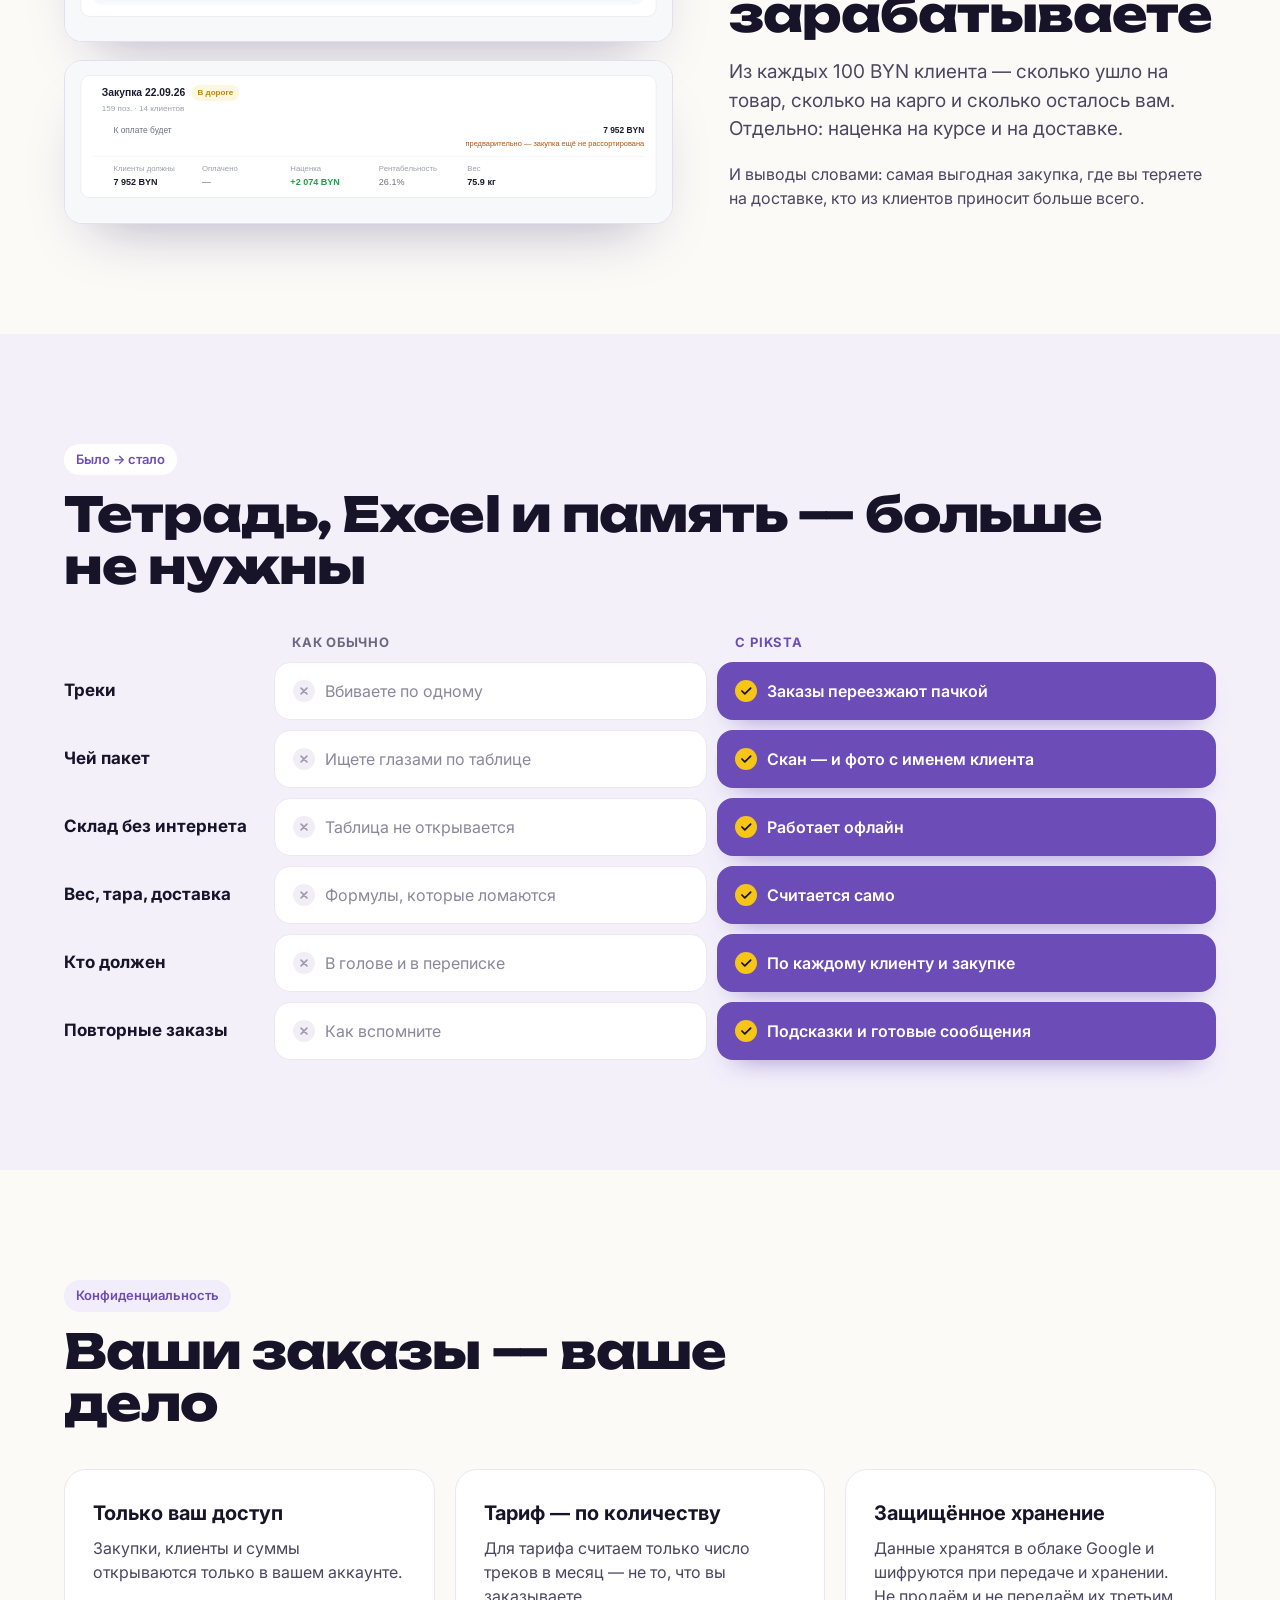
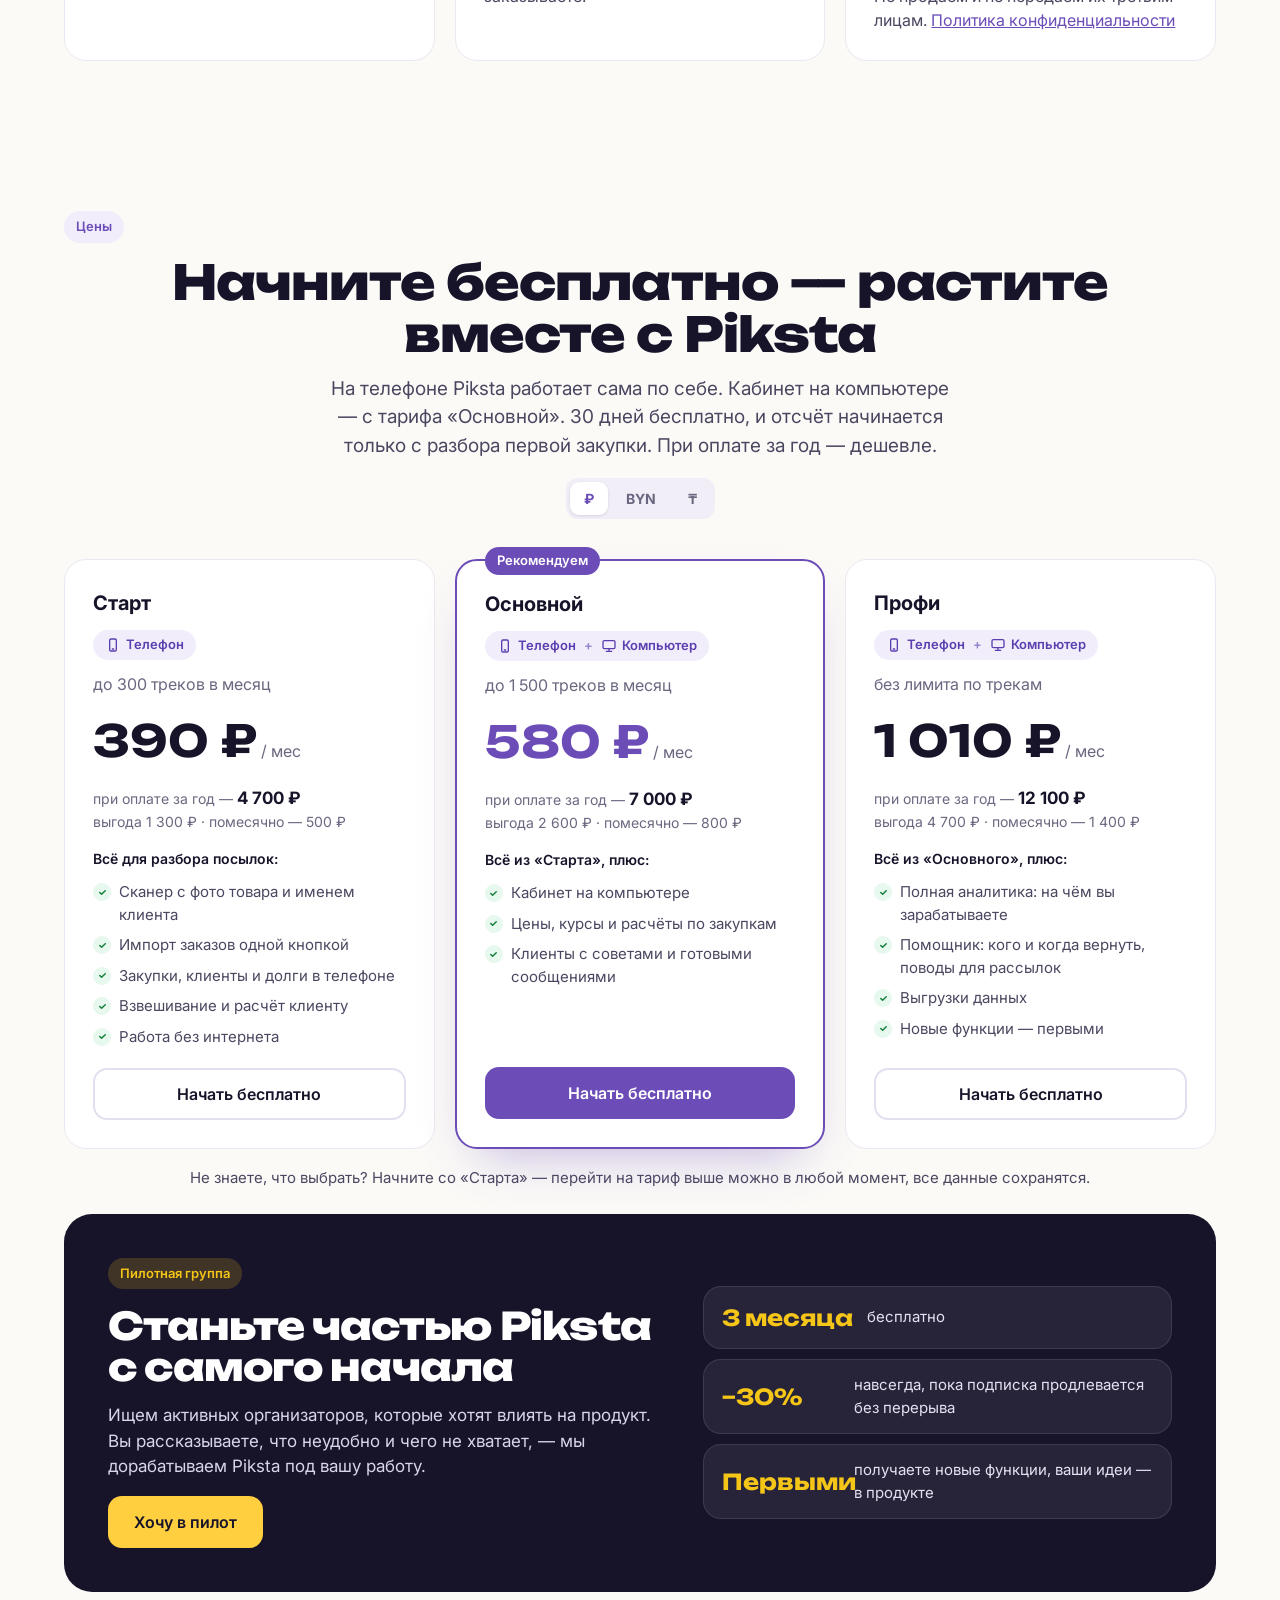
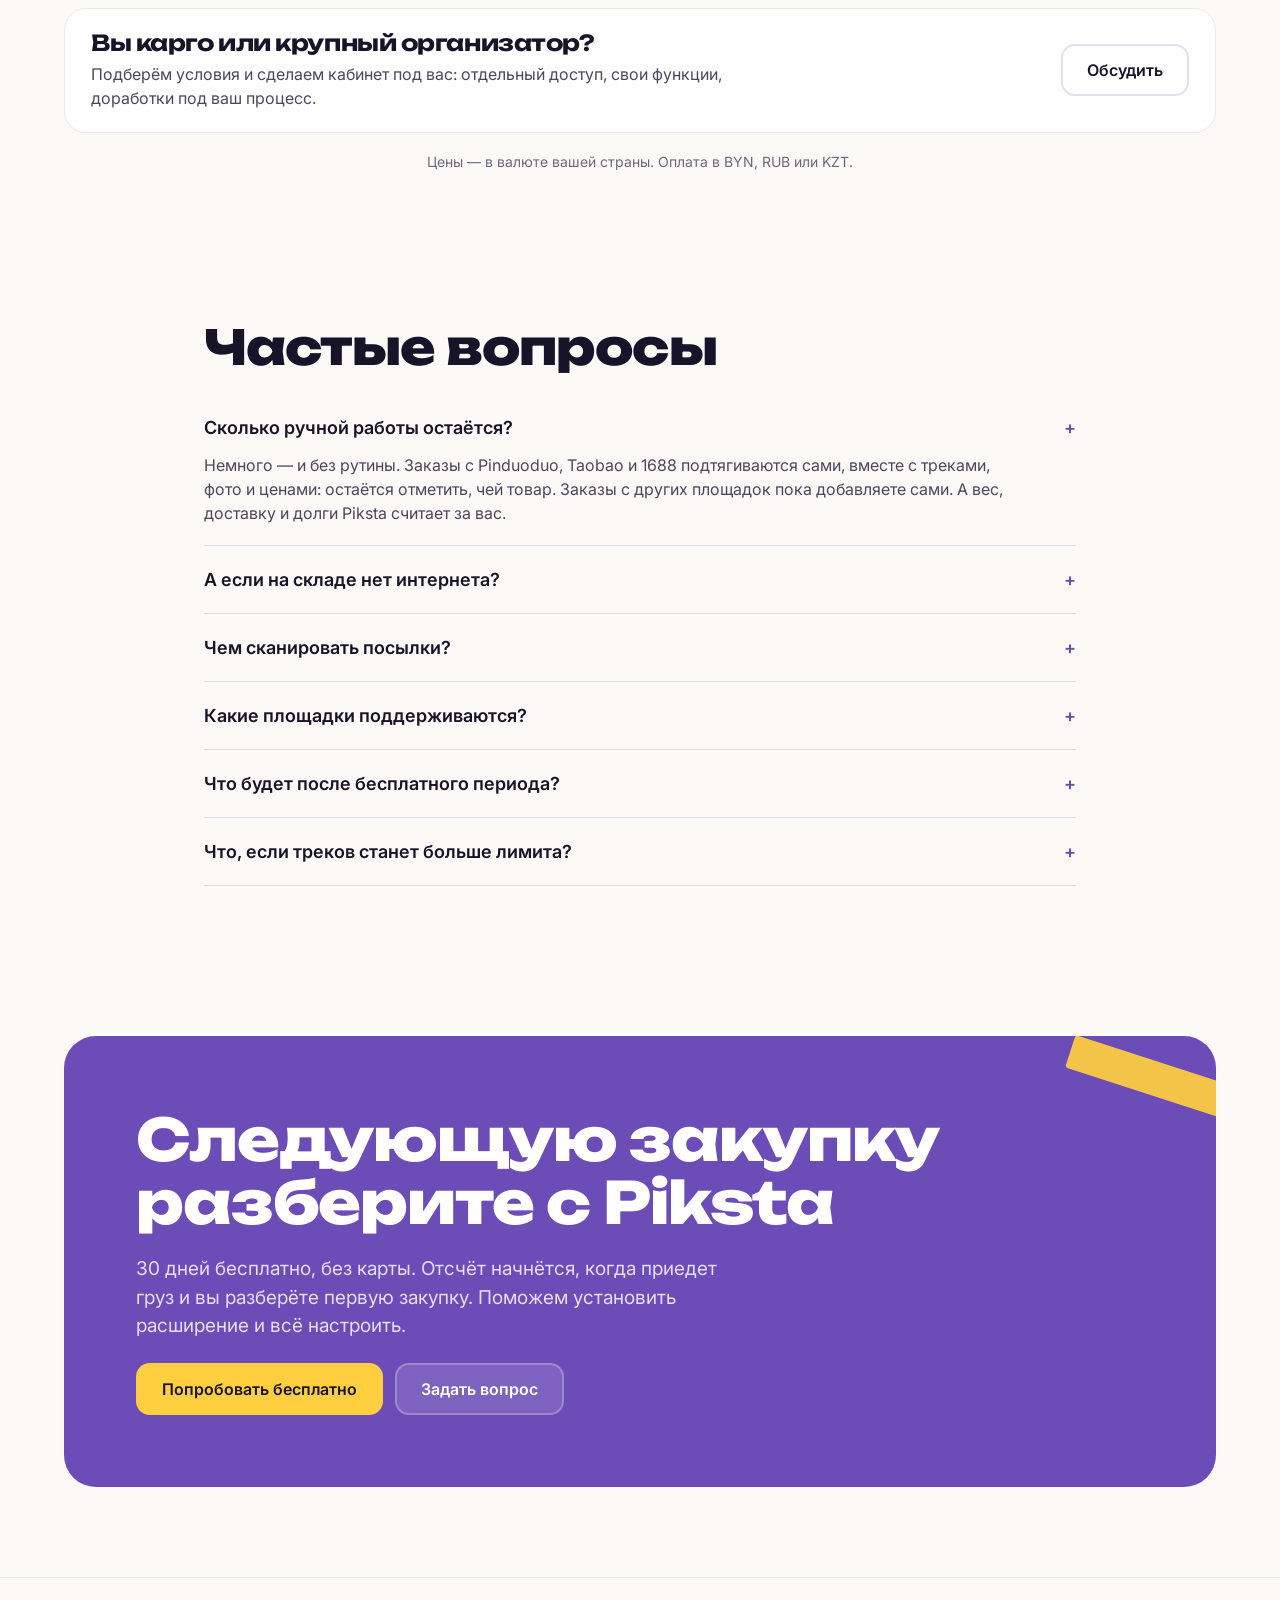
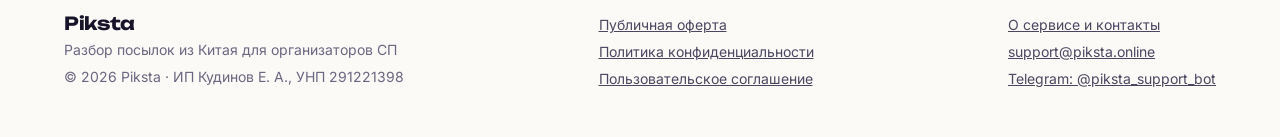
==== commit 5a33f8f9: "Лендинг и оферта: пробный период с первого разбора (16.11.2026)" ====
--- a/index.html
+++ b/index.html
@@ -5,7 +5,7 @@
 <script>/* Главная piksta.online: вошедших, установленное приложение и старые ссылки /?login — сразу в приложение /app. На /welcome лендинг виден всегда */(function(){try{var p=location.pathname;if(p==='/'||p==='/index.html'){var sa=(window.matchMedia&&matchMedia('(display-mode: standalone)').matches)||navigator.standalone;if(localStorage.getItem('pk_in')==='1'||sa||/[?&]login\b/.test(location.search))location.replace('/app'+location.hash);}}catch(e){}})();</script>
 <meta name="viewport" content="width=device-width, initial-scale=1">
 <title>Piksta — разбор посылок из Китая для организаторов СП</title>
-<meta name="description" content="Треки и фото сами приходят из Pinduoduo, Taobao и 1688. Сканируете посылку — видите товар и клиента. Вес, доставка и долги считаются без Excel. 30 дней бесплатно.">
+<meta name="description" content="Треки и фото сами приходят из Pinduoduo, Taobao и 1688. Сканируете посылку — видите товар и клиента. Вес, доставка и долги считаются без Excel. 30 дней бесплатно с первого разбора груза.">
 <meta name="theme-color" content="#6C4DB8">
 <meta name="yandex-verification" content="d484f3b04bae0c45" />
 <script defer src="/_vercel/insights/script.js"></script>
@@ -603,7 +603,7 @@
     <div style="display: flex; flex-direction: column; gap: 14px; margin-bottom: 40px; align-items: center; text-align: center">
       <span class="kick">Цены</span>
       <h2 class="disp h2" style="font-weight: 800">Начните бесплатно — растите вместе с&nbsp;Piksta</h2>
-      <p class="lead" style="margin: 0">На телефоне Piksta работает сама по себе. Кабинет на компьютере — с тарифа «Основной». 30 дней бесплатно, при оплате за год — дешевле.</p>
+      <p class="lead" style="margin: 0">На телефоне Piksta работает сама по себе. Кабинет на компьютере — с тарифа «Основной». 30 дней бесплатно, и отсчёт начинается только с разбора первой закупки. При оплате за год — дешевле.</p>
       <div class="cur-sw" id="curSw" role="group" aria-label="Валюта"><button type="button" data-cur="RUB">₽</button><button type="button" data-cur="BYN">BYN</button><button type="button" data-cur="KZT">₸</button></div>
     </div>
     <div class="grid3" style="align-items: stretch">
@@ -737,7 +737,7 @@
     <div style="position: relative; overflow: hidden; background: #6C4DB8; color: #fff; border-radius: 32px; padding: clamp(36px, 6vw, 72px); display: flex; flex-direction: column; gap: 22px; align-items: flex-start">
       <div class="tape" style="width: 180px; top: 26px; right: -30px; transform: rotate(18deg)"></div>
       <h2 class="disp" style="font-size: clamp(32px, 4.6vw, 58px); font-weight: 800; max-width: 820px">Следующую закупку разберите с&nbsp;Piksta</h2>
-      <p style="margin: 0; font-size: 19px; color: #e6defb; max-width: 620px">30 дней бесплатно, без карты. Поможем установить расширение и разобрать первую закупку.</p>
+      <p style="margin: 0; font-size: 19px; color: #e6defb; max-width: 620px">30 дней бесплатно, без карты. Отсчёт начнётся, когда приедет груз и вы разберёте первую закупку. Поможем установить расширение и всё настроить.</p>
       <div style="display: flex; gap: 12px; flex-wrap: wrap">
         <a href="/app" class="btn btn-y">Попробовать бесплатно</a>
         <a href="mailto:support@piksta.online?subject=%D0%92%D0%BE%D0%BF%D1%80%D0%BE%D1%81%20%D0%BE%20Piksta" class="btn" style="background: rgba(255,255,255,.12); color: #fff; border-color: rgba(255,255,255,.25)">Задать вопрос</a>
--- a/css/cabinet.css
+++ b/css/cabinet.css
@@ -638,6 +638,16 @@
 .cab-sp-f.bad{background:#fdf2f2}.cab-sp-f.bad .ic{background:#fde2e2;color:#b91c1c}.cab-sp-f.bad .v{color:#b91c1c}
 /* Товары: пояснение ×N и увеличение фото */
 .cab-qty-note{display:flex;align-items:flex-start;gap:4px;margin-top:4px;font-family:Inter,system-ui,sans-serif;font-size:12px;color:#b45309;white-space:normal;max-width:100%;line-height:1.35}
+/* 10.11.2026: штуки и разновидности под треком (pkVarsNote в cabinet.js) */
+.cab-qty-note.pk-vars{flex-direction:column;gap:2px;color:#92400e}
+.pk-vars span{overflow-wrap:anywhere}
+.pk-vars b{color:#b45309;font-weight:700}
+.pk-vars .pk-vars-warn{color:#dc2626}
+.pk-vars .vs{color:#1a1a2e;font-weight:600}
+/* 10.11.2026: разновидности одного трека в «Товары и цены» */
+.cab-item-row.cab-vgrp td{background:#f0ecf9}
+.cab-item-row.cab-vgrp td:first-child{box-shadow:inset 4px 0 0 #6C4DB8}
+.cab-vgrp-hd td{background:#e6dff6!important;color:#6C4DB8;font-weight:600;padding:7px 10px;box-shadow:inset 4px 0 0 #6C4DB8}
 .cab-zoom{position:fixed;z-index:10050;background:#fff;border-radius:16px;padding:6px;box-shadow:0 24px 60px -16px rgba(23,20,42,.45);cursor:zoom-out;box-sizing:border-box}
 .cab-zoom img{width:100%;height:100%;object-fit:contain;border-radius:12px;display:block;background:#f6f5fa}
 /* Взвешивание: таблица + сводка справа */
@@ -702,6 +712,13 @@
 .ctf-card.sel .ctf-btn{background:#6C4DB8;border-color:#6C4DB8;color:#fff}
 .ctf-btn:hover{border-color:#6C4DB8}
 .ctf-hist{max-width:760px}
+/* 10.11.2026: смена тарифа — ниже оплаченного серым, переход выше с зачётом, цены пилота */
+.ctf-card.dim{opacity:.5;filter:grayscale(1);cursor:default}.ctf-card.dim:hover{border-color:#e7e3f1}
+.ctf-dn{font-size:13px;color:#6b7280;font-weight:600;line-height:1.4;min-height:46px;display:flex;align-items:center}
+.ctf-upn{font-size:12.5px;color:#6b7280;text-align:center;margin-top:8px;line-height:1.35}
+.ctf-rules{background:#f3effc;border-radius:12px;padding:12px 16px;margin-bottom:14px;font-size:14px;line-height:1.5;color:#1f2430;max-width:760px}
+.ctf-rules>b{display:block;margin-bottom:4px}.ctf-rules ul{margin:0;padding-left:18px}
+.ctf-pilot{display:flex;align-items:center;gap:6px;font-size:14px;font-weight:700;color:#15803d;margin-bottom:12px}.ctf-pilot i{font-size:18px}
 .ctf-foot{font-size:13px;color:#6b7280;line-height:1.5;max-width:760px}.ctf-foot a{color:#6C4DB8}
 @media(max-width:900px){.ctf-cards{grid-template-columns:minmax(0,1fr)}.ctf-vol{display:none}}
 /* окно оплаты поверх Кабинета (шаги из mtariff.js) */
@@ -885,7 +902,45 @@
 .cab-news-box img{width:44px;height:44px;border-radius:11px}
 .cab-news-box b{font-size:13px;margin-top:2px}
 .cab-news-box small{font-size:11px;color:#8a84a3}
-@media (max-width:1100px){.cab-news-art{display:none}}
+@media (max-width:1100px){.cab-news-art,.cab-idea-art,.cab-disc-art{display:none}}
+/* Баннеры-карусель (07.11.2026): слайды лежат друг на друге в одной клетке, высота — по самому высокому */
+.cab-bn{position:relative;display:grid;container-type:inline-size}
+.cab-bn>.cab-news{grid-area:1/1;margin:0;opacity:0;visibility:hidden;transition:opacity .5s,visibility .5s}
+.cab-bn>.cab-news.on{opacity:1;visibility:visible}
+.cab-bn .pk-bn-dots{position:absolute;left:26px;bottom:10px;z-index:3;display:flex;gap:6px}
+.pk-bn-dots button{width:8px;height:8px;padding:0;border:none;border-radius:4px;background:rgba(255,255,255,.45);cursor:pointer;transition:width .3s,background .3s}
+.pk-bn-dots button.on{width:20px;background:#fff}
+.cab-bn>.cab-news{padding-bottom:30px}
+.cab-news.idea{background:linear-gradient(135deg,#1f7a52 0%,#2f9e6a 55%,#7fd3a7 100%)}
+.cab-news.idea .cab-news-b1{color:#1f7a52}
+.cab-news.idea .cab-news-b1:hover{background:#effbf4}
+.cab-news-v a{color:#fff;text-decoration:underline;text-underline-offset:2px}
+/* 10.11.2026: баннер «Персональная скидка для клиента» */
+.cab-news.disc{background:linear-gradient(135deg,#c2410c 0%,#ea580c 50%,#fb923c 100%)}
+.cab-news.disc .cab-news-b1{color:#c2410c;border:none;cursor:pointer;font-family:inherit}
+.cab-news.disc .cab-news-b1:hover{background:#fff4ec}
+.cab-disc-art{position:relative;z-index:1;flex:none;width:290px;height:175px}
+.cab-disc-card{position:absolute;left:0;top:10px;width:262px;background:#fff;color:#17142a;border-radius:16px;padding:12px 14px;box-shadow:0 10px 26px rgba(90,30,0,.28);display:flex;flex-direction:column;gap:9px}
+.cab-disc-card .hd{display:flex;align-items:center;gap:8px}.cab-disc-card .av{width:26px;height:26px;border-radius:13px;background:#f3effc;color:#6C4DB8;font-weight:700;font-size:13px;display:flex;align-items:center;justify-content:center}
+.cab-disc-card .hd b{font-size:14px}
+.cab-disc-card .chips{display:flex;flex-direction:column;gap:6px}.cab-disc-card .chips span{display:flex;align-items:center;gap:6px;background:#fff1e6;color:#c2410c;border-radius:10px;padding:5px 9px;font-size:12px;font-weight:700}.cab-disc-card .chips span{white-space:nowrap}.cab-disc-card .chips em{white-space:nowrap;font-style:normal;font-size:10.5px;font-weight:700;color:#9a3412;background:#fed7aa;border-radius:6px;padding:1px 6px}
+.cab-disc-card .sum{display:flex;align-items:baseline;gap:6px;font-size:12px;color:#6b7280;border-top:1px solid #f0edf6;padding-top:8px}.cab-disc-card .sum span{flex:1}.cab-disc-card .sum s{color:#9aa0ab}.cab-disc-card .sum b{font-size:16px;color:#17142a}
+.cab-disc-pct{position:absolute;right:0;top:0;width:58px;height:58px;border-radius:18px;background:#fff;color:#ea580c;font-size:30px;font-weight:800;display:flex;align-items:center;justify-content:center;box-shadow:0 8px 20px rgba(90,30,0,.25);transform:rotate(8deg)}
+.cab-idea-art{position:relative;z-index:1;flex:none;width:250px;height:170px}
+.cab-idea-bub{position:absolute;background:#fff;color:#17142a;border-radius:14px 14px 14px 4px;padding:9px 12px;font-size:12.5px;line-height:1.35;box-shadow:0 8px 20px rgba(10,40,25,.25);width:190px}
+.cab-idea-bub b{display:block;font-size:11px;color:#1f7a52;margin-bottom:2px}
+.cab-idea-bub.a{left:0;top:4px}
+.cab-idea-bub.b{right:0;top:92px;border-radius:14px 14px 4px 14px;background:#eafff3;width:170px}
+.cab-idea-box{position:absolute;left:10px;bottom:0;width:54px;height:54px;border-radius:14px;background:#fff;display:flex;align-items:center;justify-content:center;box-shadow:0 6px 16px rgba(10,40,25,.25)}
+.cab-idea-box img{width:38px;height:38px;border-radius:9px}
+/* Широкий экран: текст шире и крупнее, картинка — по центру свободного места, а не у края */
+@container (min-width:900px){
+  .cab-bn .cab-news-l{flex:0 1 560px}
+  .cab-bn .cab-news-h{font-size:30px}
+  .cab-bn .cab-news-p{max-width:520px;font-size:15px}
+  .cab-bn .cab-news-art,.cab-bn .cab-idea-art,.cab-bn .cab-disc-art{margin:0 auto}
+  .cab-bn .cab-idea-art{width:330px;height:190px}
+}
 
 /* Меню Кабинета: кнопка «Расширение» (06.11.2026) */
 .cab-nav-ext{display:flex;align-items:flex-start;gap:10px;margin:10px 0 4px;padding:12px 10px 12px 11px;border-radius:12px;text-decoration:none;color:#fff;background:linear-gradient(135deg,#6C4DB8,#9b7be8);box-shadow:0 4px 12px rgba(108,77,184,.25);transition:transform .15s,box-shadow .15s}
@@ -922,3 +977,86 @@
 .cab-nf-list{max-height:52vh;overflow:auto;border:1px solid #ebe7f3;border-radius:10px;margin-bottom:10px}
 .cab-nf{display:flex;align-items:center;gap:10px;padding:8px 12px;border-bottom:1px solid #f2eff8;font-size:14px}
 .cab-nf:last-child{border-bottom:none}.cab-nf .f{color:#8a85a0;text-decoration:line-through;flex:1;min-width:0}.cab-nf i{color:#a78bfa;flex:none}.cab-nf b{flex:1;min-width:0;color:#17142a}
+
+/* Удаление позиций в «Товарах и ценах» (09.11.2026): галочка перед фото, панель «Выбрано · Удалить» над таблицей */
+.cab-chk-td{width:34px;text-align:center;padding-left:8px!important;padding-right:0!important}
+.cab-chk{width:18px;height:18px;accent-color:#6C4DB8;cursor:pointer;vertical-align:middle;margin:0}
+.cab-item-row.sel>td{background:#f3effc}
+.cab-posbar{position:fixed;top:14px;z-index:900;box-sizing:border-box;display:flex;align-items:center;gap:12px;background:#17142a;color:#fff;border-radius:12px;padding:9px 10px 9px 16px;box-shadow:0 10px 28px rgba(23,20,42,.28)}
+.cab-posbar b{font-size:14px;margin-right:auto}
+.cab-posbar-x{background:none;border:1px solid rgba(255,255,255,.35);color:#fff;border-radius:8px;padding:7px 12px;font-size:13px;cursor:pointer}
+.cab-posbar-del{display:inline-flex;align-items:center;gap:6px;background:#e5484d;border:none;color:#fff;border-radius:8px;padding:8px 14px;font-size:13.5px;font-weight:700;cursor:pointer}
+.cab-posbar-del:hover{background:#d13438}
+.cab-posbar-mv{display:inline-flex;align-items:center;gap:6px;background:#6C4DB8;border:none;color:#fff;border-radius:8px;padding:8px 14px;font-size:13.5px;font-weight:700;cursor:pointer}.cab-posbar-mv:hover{background:#5b3fb0}
+body.dark .cab-item-row.sel>td{background:#2a2442}
+body.dark .cab-posbar{background:#2d2650}
+
+/* Баланс клиента (аванс) — 09.11.2026. Общие для Кабинета и телефона (cabinet.css грузится в обоих) */
+.pk-balrow{display:flex;flex-wrap:wrap;gap:6px;margin-top:6px}
+.pk-balchip,.pk-balused{display:inline-flex;align-items:center;gap:6px;border-radius:8px;padding:3px 4px 3px 8px;font-size:12px;font-weight:700;white-space:nowrap}
+.pk-balchip{background:#ecfdf3;border:1px solid #bbf7d0;color:#15803d}
+.pk-balused{background:#f4f1fd;border:1px solid #e0d6fa;color:#5b3fa8;font-weight:600}
+.pk-balchip button,.pk-balused button{border:none;border-radius:6px;padding:3px 8px;font-size:12px;font-weight:700;cursor:pointer}
+.pk-balchip button{background:#16a34a;color:#fff}.pk-balused button{background:#fff;color:#5b3fa8;border:1px solid #d9cdf6}
+.pk-balblk{border:1px solid #e7e3f0;border-radius:14px;padding:12px 14px;margin:0 0 14px;background:#fff}
+.pk-balblk.has{background:linear-gradient(135deg,#ecfdf3,#f8fffb);border-color:#bbf7d0}
+.pk-balblk-t{display:flex;align-items:center;gap:12px;justify-content:space-between;flex-wrap:wrap}
+.pk-balblk-t small{display:block;font-size:12.5px;color:#6b6780}.pk-balblk-t b{font-size:22px}.pk-balblk.has .pk-balblk-t b{color:#15803d}.pk-balblk-t b span{font-size:13px;color:#6b6780;font-weight:600}
+.pk-balblk-n{font-size:12.5px;color:#4b4760;margin-top:6px}
+.pk-balbtn{display:inline-flex;align-items:center;gap:6px;background:#16a34a;color:#fff;border:none;border-radius:10px;padding:9px 14px;font-size:13.5px;font-weight:700;cursor:pointer;white-space:nowrap}
+.pk-balhist{margin-top:10px;border-top:1px solid #ece8f4;padding-top:6px}
+.pk-balhist div{display:flex;justify-content:space-between;gap:10px;font-size:13px;padding:5px 0;border-bottom:1px dashed #efebf6}.pk-balhist div:last-child{border:none}
+.pk-balhist b.i{color:#15803d}.pk-balhist b.o{color:#6C4DB8}
+.pk-balmoney{border:1px solid #bbf7d0;background:linear-gradient(135deg,#ecfdf3,#f8fffb);border-radius:14px;padding:12px 14px;margin:0 0 14px}
+.pk-balmoney-t{display:flex;align-items:center;justify-content:space-between;gap:12px;flex-wrap:wrap}
+.pk-balmoney-t small{display:block;font-size:12.5px;color:#4b4760}.pk-balmoney-t b{font-size:22px;color:#15803d}.pk-balmoney-t b span{font-size:13px;color:#6b6780;font-weight:600}.pk-balmoney-t em{display:block;font-style:normal;font-size:12px;color:#6b6780}
+.pk-balmoney-l{display:flex;flex-wrap:wrap;gap:6px;margin-top:10px}.pk-balmoney-l span{background:#fff;border:1px solid #d6f5e1;border-radius:8px;padding:4px 8px;font-size:12.5px}.pk-balmoney-l b{margin-right:6px}
+.pk-baldlg{width:440px}
+.pk-ball{display:block;font-size:13px;color:#6b6780;margin:10px 0 2px}.pk-ball input{display:block;width:100%;box-sizing:border-box;margin-top:4px;border:1.5px solid #d9d2ea;border-radius:10px;padding:10px 12px;font-size:16px;font-weight:700;color:#17142a;background:#fff}
+.pk-balopt{display:flex;gap:10px;align-items:flex-start;border:1.5px solid #ece8f4;border-radius:12px;padding:10px 12px;margin-top:8px;font-size:13.5px;cursor:pointer}
+.pk-balopt.on{border-color:#6C4DB8;background:#f7f4fe}.pk-balopt.dis{opacity:.55}
+.pk-balopt input[type=radio]{margin-top:2px;accent-color:#6C4DB8}.pk-balopt small{display:block;color:#6b6780;font-size:12px;margin-top:2px}
+.pk-balopt select{display:block;margin-top:6px;border:1px solid #ddd6ec;border-radius:8px;padding:6px 8px;font-size:13px;max-width:100%}
+.pk-ballines{margin:8px 0}.pk-ballines div{display:flex;justify-content:space-between;gap:10px;font-size:13.5px;padding:3px 0}
+.pk-balwarn{background:#fffbeb;border:1px solid #fde68a;color:#92400e;border-radius:10px;padding:7px 10px;font-size:12.5px;margin:4px 0}
+.pk-balpre{color:#15803d!important;font-weight:700}
+.cab-pre-it .pk-balpre-b{color:#16a34a}
+body.dark .pk-balblk,body.dark .pk-balmoney{background:#1e1b35;border-color:#2f6b4a}
+body.dark .pk-balchip{background:#123524;border-color:#1f6b45;color:#86efac}
+body.dark .pk-balused{background:#2a2442;border-color:#4b3d80;color:#c4b5fd}
+body.dark .pk-balused button{background:#1e1b35;color:#c4b5fd;border-color:#4b3d80}
+body.dark .pk-balmoney-l span{background:#1e1b35;border-color:#2f6b4a}
+body.dark .pk-ball input,body.dark .pk-balopt select{background:#15132a;color:#eee;border-color:#3a3360}
+body.dark .pk-balopt{border-color:#342d4d}body.dark .pk-balopt.on{background:#2a2442;border-color:#8b6be0}
+body.dark .pk-balhist div{border-color:#2d2848}
+
+/* Клиенты → клиент → раскрытая закупка: «+ Добавить позицию» (09.11.2026) */
+.cab-cship-add{float:right;margin:4px 0 0 12px;display:inline-flex;align-items:center;gap:6px;color:#6C4DB8;font-weight:600}
+/* 10.11.2026: «Условия клиента» — «Это я» + скидка с наценки на товар и доставку (одно окно cabCondOpen) */
+.cab-cond-chip{display:inline-flex;align-items:center;gap:6px;padding:6px 11px;border-radius:999px;border:1px solid #e3def0;background:#fff;font-size:13px;font-weight:600;color:#6b7280;cursor:pointer;white-space:nowrap;font-family:inherit}
+.cab-cond-chip:hover{border-color:#b9a8e3;color:#5b3fb0}.cab-cond-chip i{font-size:15px}
+.cab-cond-chip.on{background:#f3effc;border-color:#d9cdf5;color:#5b3fb0}.cab-cond-chip.me{background:#fef2f2;border-color:#fecaca;color:#dc2626}
+.cab-cond-rule{display:flex;align-items:center;gap:12px;flex-wrap:wrap}.cab-cond-rule>b{font-size:15px;color:#1a1a2e}
+.cab-cond-edit{margin-left:auto;border:1px solid #d9cdf5;background:#f3effc;color:#5b3fb0;border-radius:10px;padding:7px 14px;font-weight:600;font-size:14px;cursor:pointer;font-family:inherit}
+.cab-cond-ov{position:fixed;inset:0;background:rgba(17,24,39,.45);z-index:9000;display:flex;align-items:center;justify-content:center;padding:16px}
+.cab-cond-ov .cab-cond{width:min(470px,100%);max-height:calc(100vh - 32px);overflow:auto;background:#fff;border-radius:16px;box-shadow:0 18px 50px rgba(40,20,90,.25);padding:18px 20px}
+.cab-cond{display:flex;flex-direction:column;gap:12px;font-size:14px;color:#1f2430}
+.cab-cond-hd b{display:block;font-size:17px}.cab-cond-hd small{color:#6b7280;font-size:13px}
+.cab-cond-me{display:flex;align-items:center;gap:9px;padding:9px 11px;background:#fef2f2;border-radius:10px;color:#991b1b;font-size:13.5px;cursor:pointer}.cab-cond-me input{width:17px;height:17px;flex:none}
+.cab-cond-row{display:flex;flex-direction:column;gap:7px}
+.cab-cond-l{display:flex;align-items:center;gap:7px}.cab-cond-l b{font-size:14px}
+.cab-cond-q{width:20px;height:20px;border-radius:50%;border:1px solid #b9a8e3;background:#f3effc;color:#5b3fb0;font-weight:700;font-size:12px;line-height:1;cursor:pointer;padding:0;font-family:inherit}
+.cab-cond-seg{display:flex;gap:6px;flex-wrap:wrap;align-items:center}
+.cab-cond-seg button{border:1px solid #e3def0;background:#fff;border-radius:10px;padding:7px 11px;font-size:13px;font-weight:600;color:#4a5260;cursor:pointer;font-family:inherit}
+.cab-cond-seg button.on{background:#6C4DB8;border-color:#6C4DB8;color:#fff}
+.cab-cond-seg .own{display:inline-flex;align-items:center;gap:3px;border:1px solid #e3def0;border-radius:10px;padding:0 9px 0 0;font-size:13px;color:#6b7280}.cab-cond-seg .own.on{border-color:#6C4DB8;color:#5b3fb0}
+.cab-cond-seg .own input{width:64px;border:0;background:transparent;padding:7px 4px 7px 9px;font-size:13px;font-family:inherit;color:inherit;outline:none}
+.cab-cond-rate{color:#6b7280;font-size:12.5px}
+.cab-cond-help{background:#f3effc;border-radius:12px;padding:10px 12px;font-size:13px;line-height:1.45}.cab-cond-help p{margin:4px 0 0}
+.cab-cond-prev{background:#f6f7f9;border-radius:12px;padding:10px 12px;display:flex;flex-direction:column;gap:4px;font-size:13.5px}
+.cab-cond-prev>div{display:flex;justify-content:space-between;gap:10px}.cab-cond-prev s{color:#9aa0ab;margin-right:4px}.cab-cond-prev b.ok{color:#15803d}.cab-cond-prev b.bad{color:#dc2626}.cab-cond-prev small{color:#6b7280;font-weight:500}
+.cab-cond-prev .warn{display:block;color:#92400e;font-size:12.5px}
+.cab-cond-foot{color:#6b7280;font-size:12.5px;line-height:1.4}
+.cab-cond-btns{display:flex;gap:8px;justify-content:flex-end}
+.cab-cond-btns button{border-radius:10px;padding:9px 16px;font-weight:600;font-size:14px;border:1px solid #d5d8dd;background:#fff;color:#1f2430;cursor:pointer;font-family:inherit}
+.cab-cond-btns .cab-cond-save{background:#6C4DB8;color:#fff;border-color:#6C4DB8}.cab-cond-btns button:disabled{opacity:.6}
